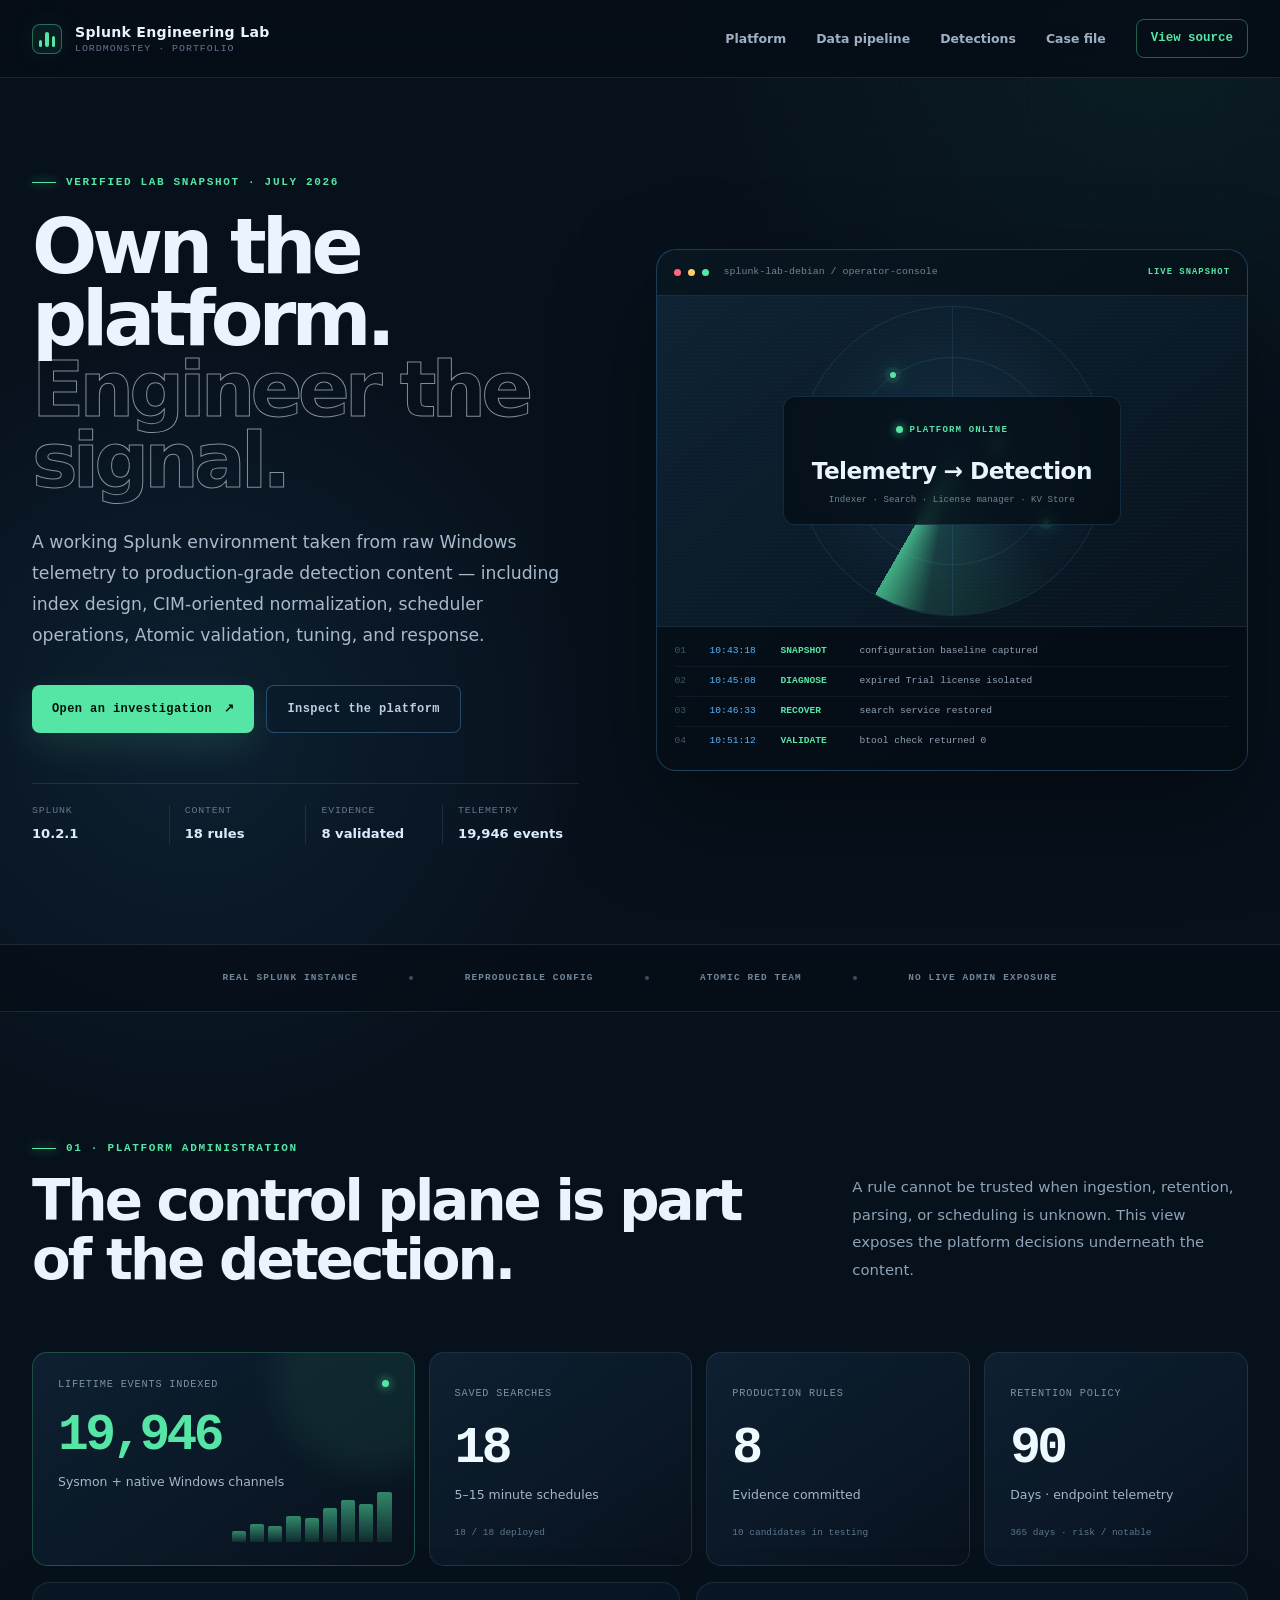
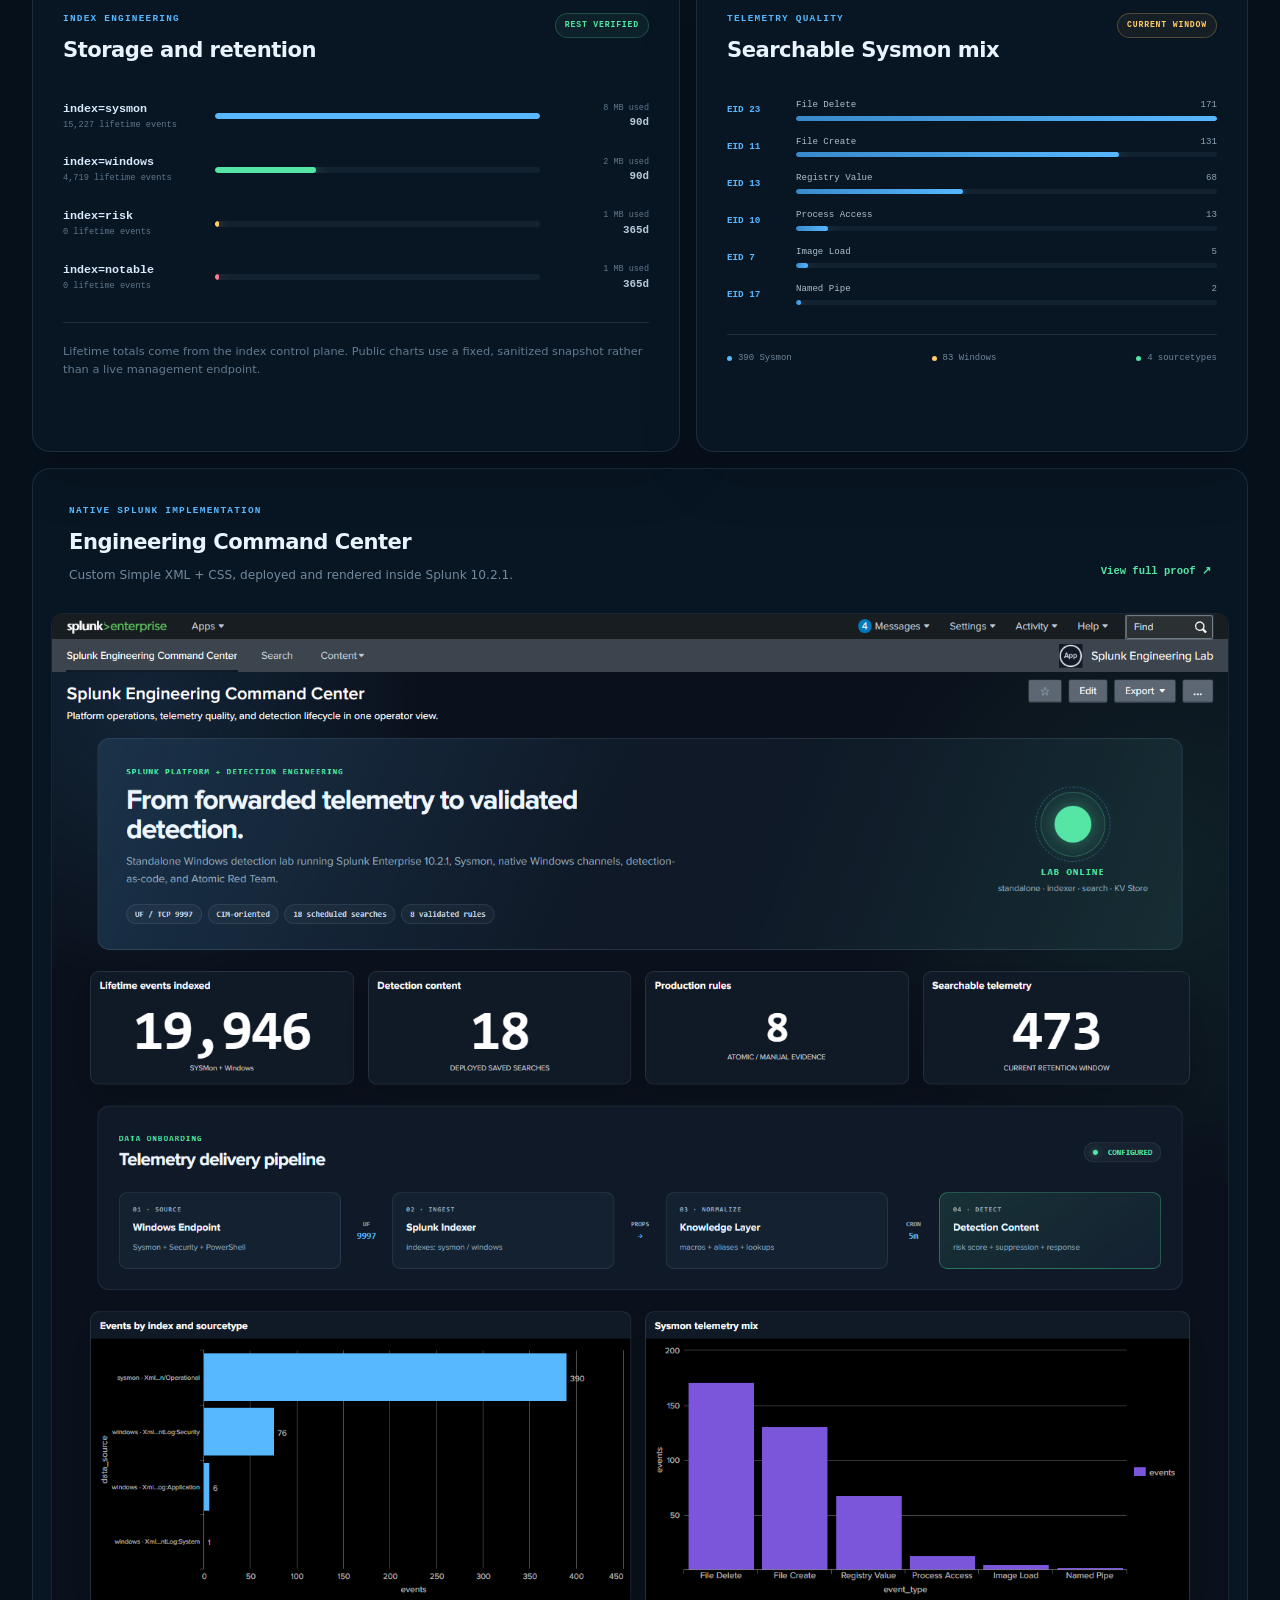
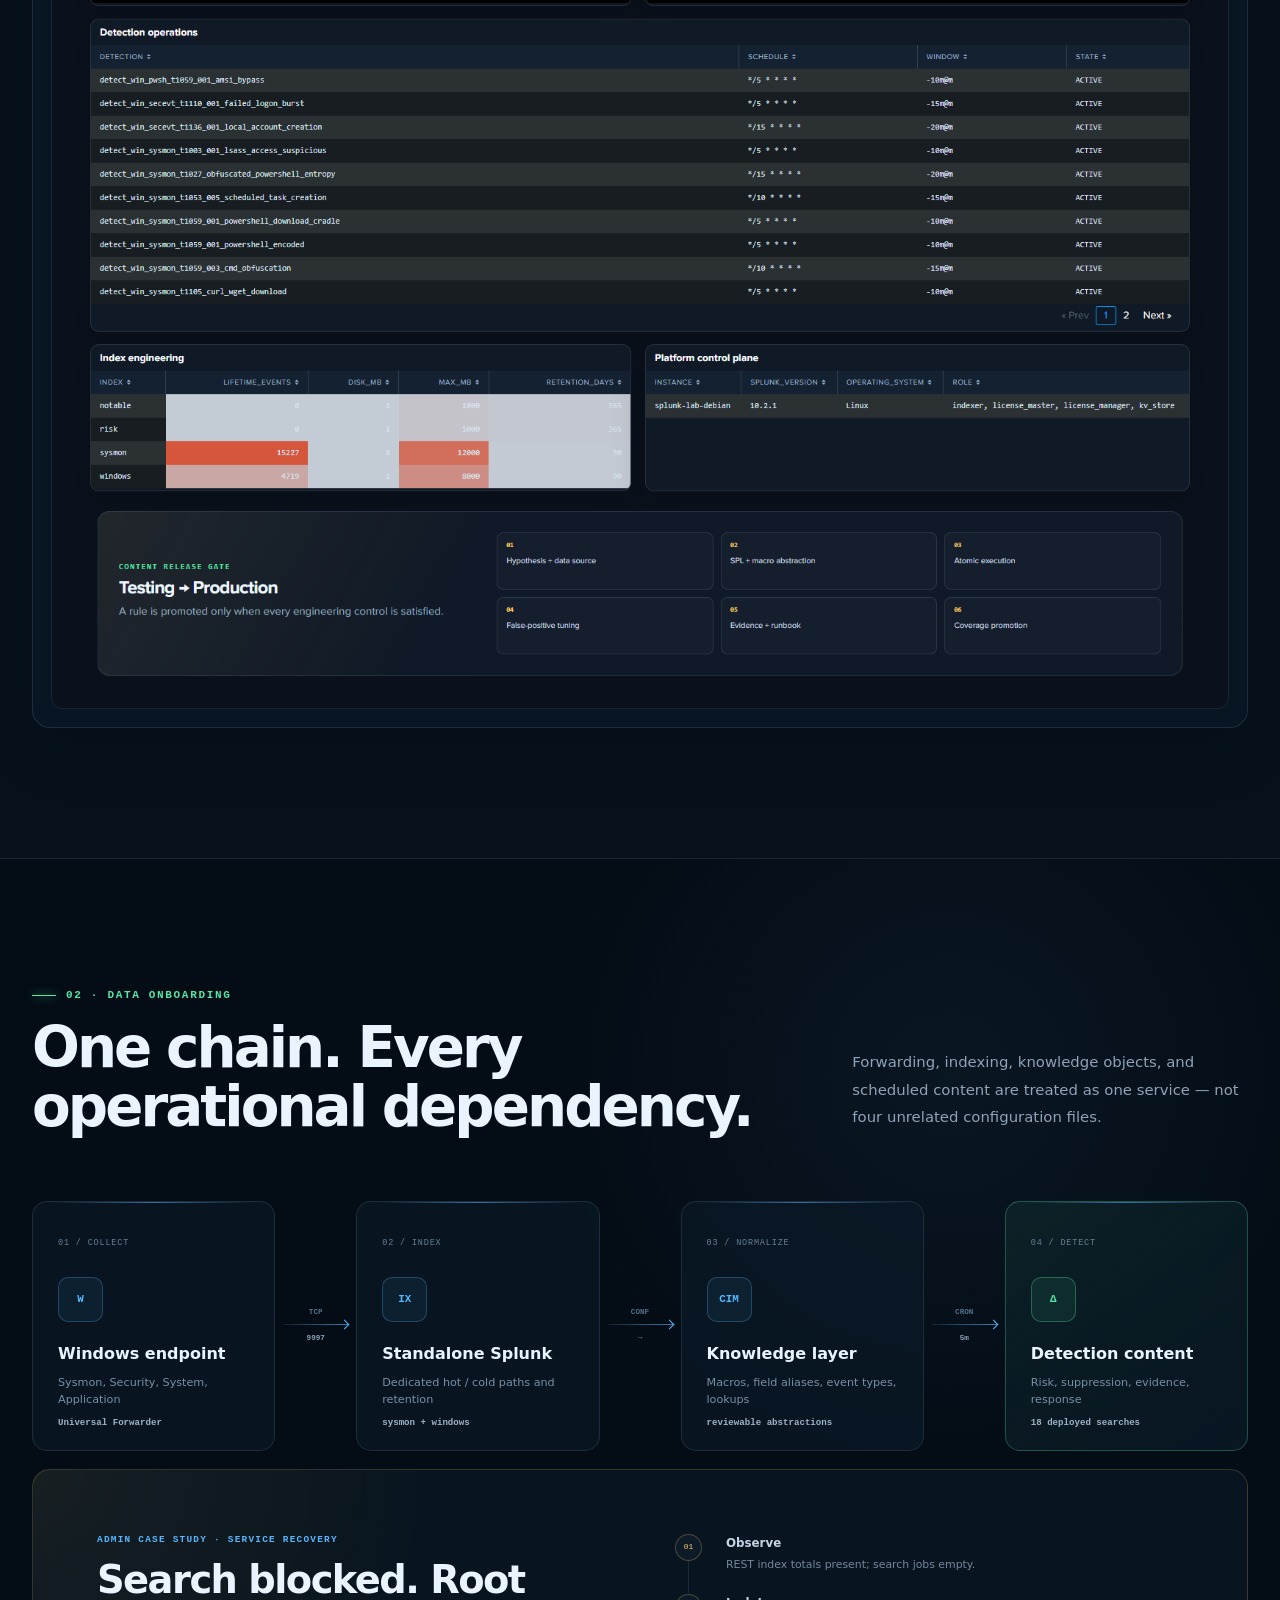
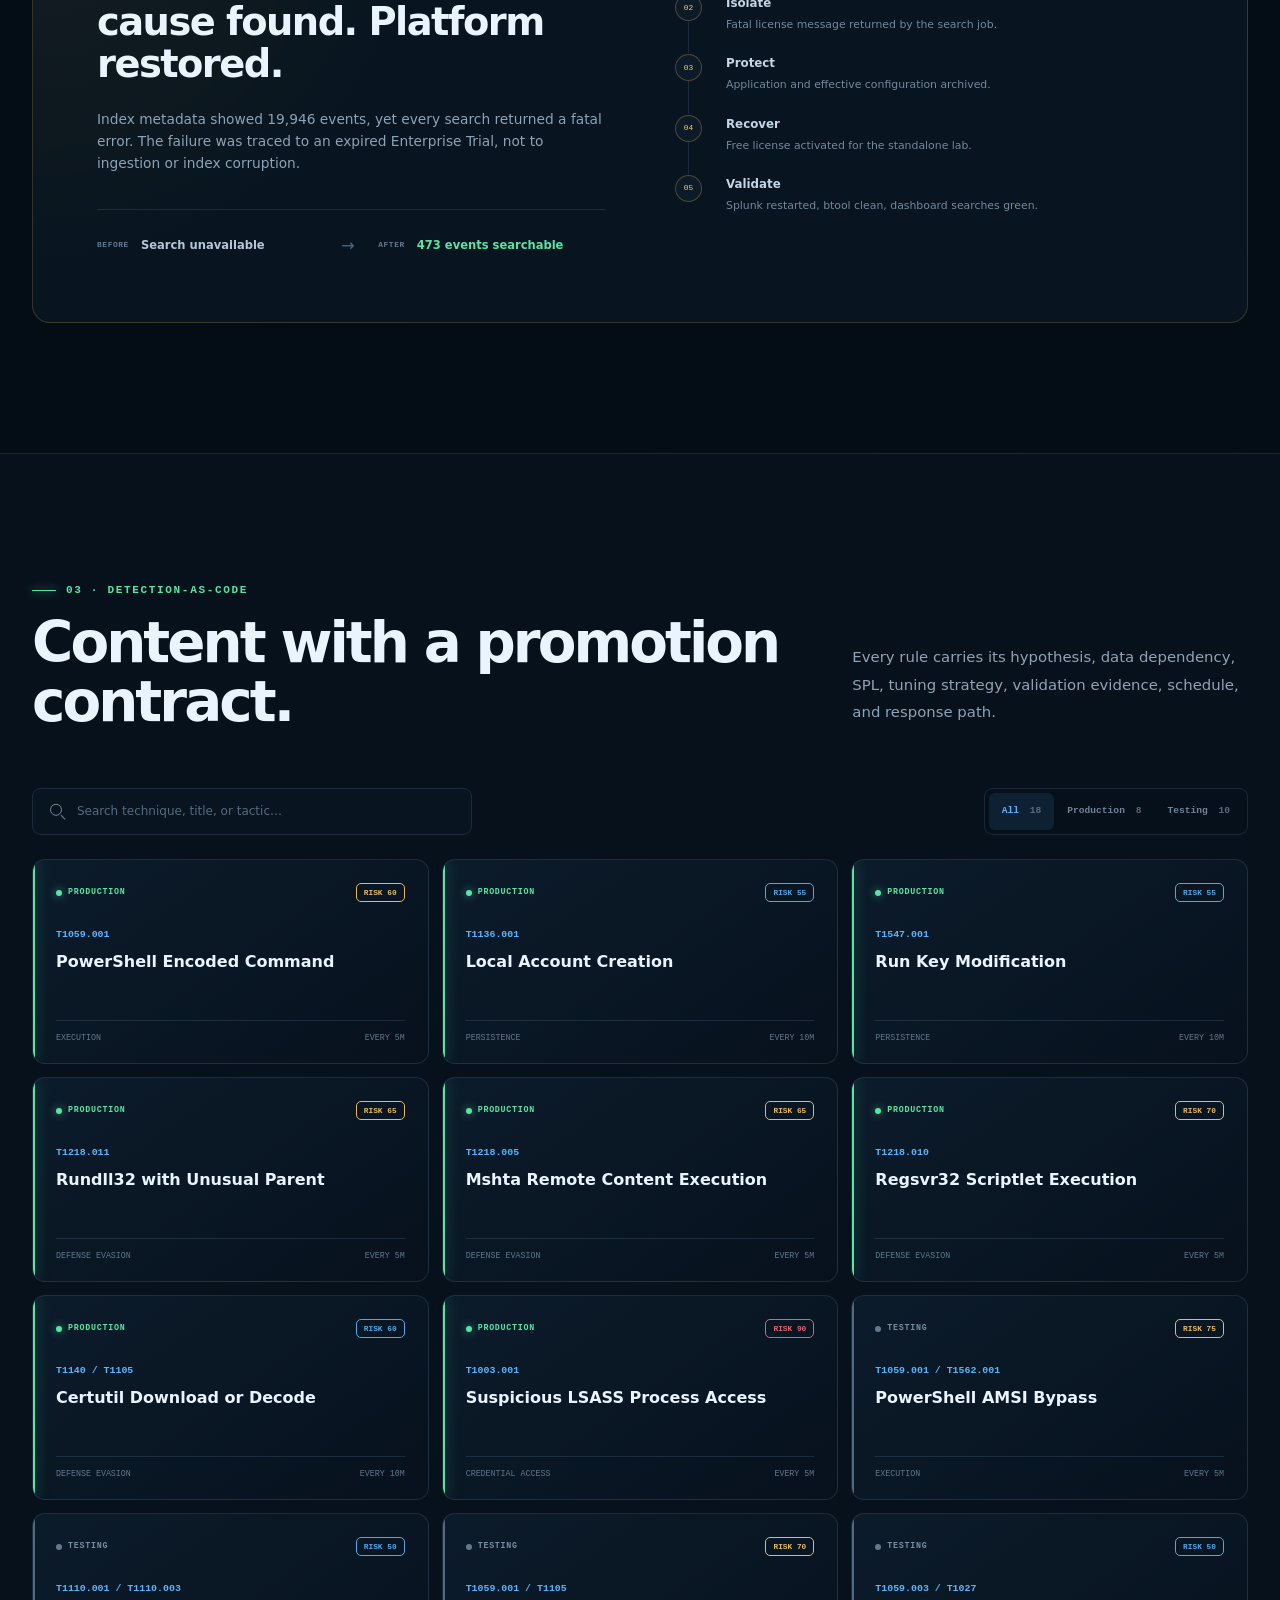
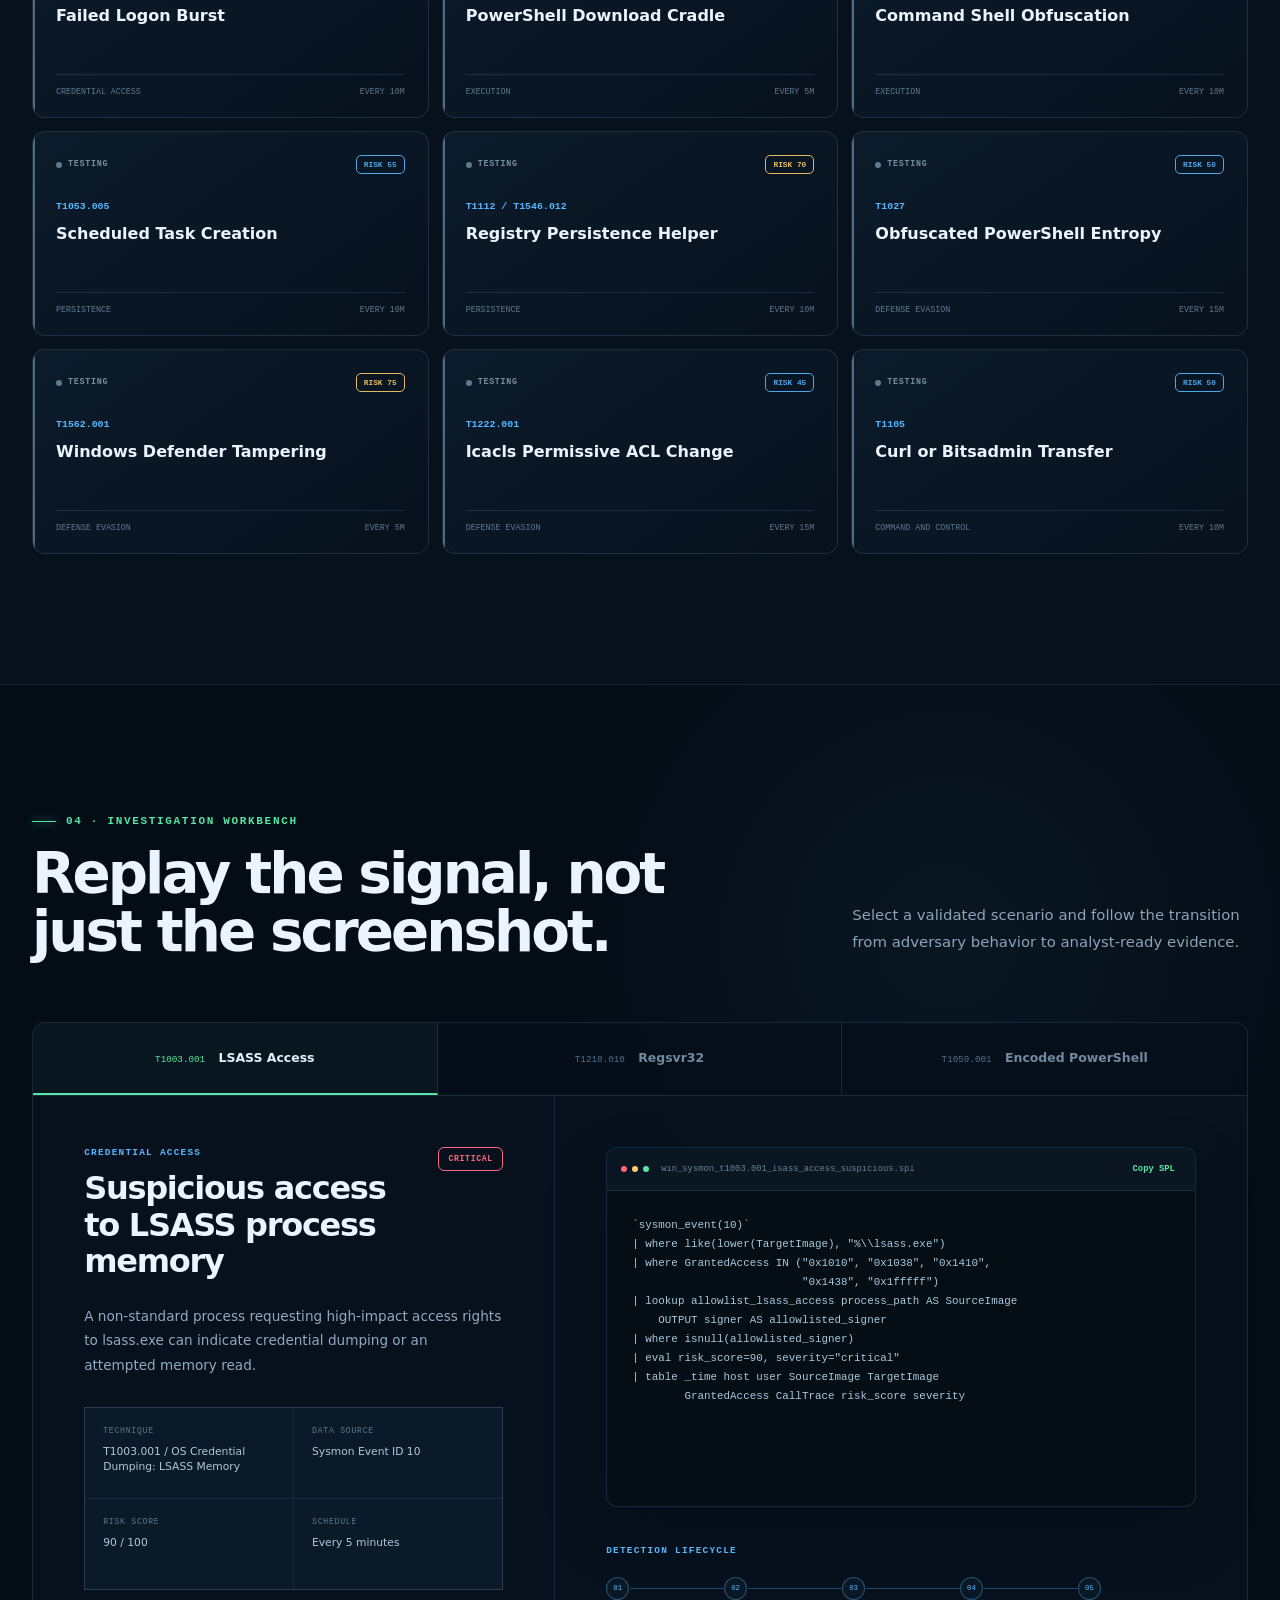
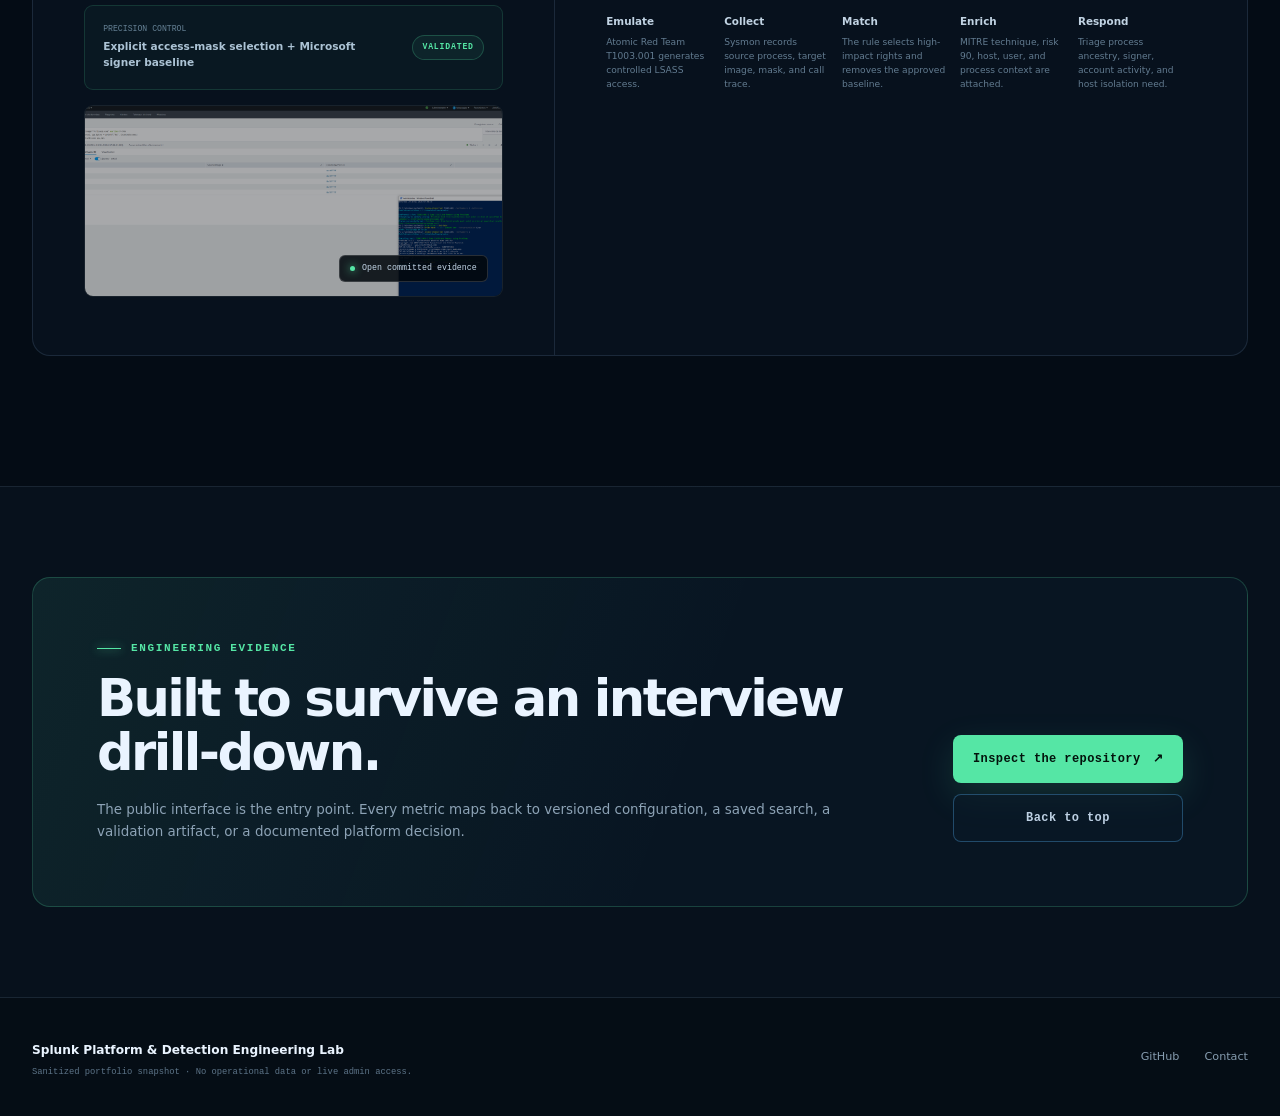
==== site/index.html @ c786ef3e "feat: publish Splunk engineering portfolio" ====
<!doctype html>
<html lang="en">
<head>
  <meta charset="utf-8">
  <meta name="viewport" content="width=device-width, initial-scale=1">
  <meta name="description" content="Splunk platform administration and detection engineering portfolio: Windows telemetry onboarding, detection-as-code, Atomic Red Team validation, tuning, and runbooks.">
  <meta name="theme-color" content="#08111c">
  <meta property="og:type" content="website">
  <meta property="og:title" content="Splunk Platform & Detection Engineering Lab">
  <meta property="og:description" content="A tangible Splunk portfolio: platform administration, Windows telemetry, 18 detections, validation evidence, and interactive case files.">
  <meta property="og:url" content="https://lordmonstey.github.io/splunk-detection-lab/">
  <meta property="og:image" content="https://lordmonstey.github.io/splunk-detection-lab/assets/portfolio-preview.png">
  <meta name="twitter:card" content="summary_large_image">
  <title>Splunk Engineering Lab · LordMonstey</title>
  <link rel="icon" href="favicon.svg" type="image/svg+xml">
  <link rel="stylesheet" href="styles.css">
</head>
<body>
  <a class="skip-link" href="#main">Skip to content</a>

  <header class="topbar">
    <a class="brand" href="#top" aria-label="Splunk Engineering Lab home">
      <span class="brand-mark" aria-hidden="true"><i></i><i></i><i></i></span>
      <span>
        <strong>Splunk Engineering Lab</strong>
        <small>LordMonstey · Portfolio</small>
      </span>
    </a>

    <button class="menu-button" type="button" aria-expanded="false" aria-controls="primary-nav">
      <span></span><span></span>
      <span class="sr-only">Toggle navigation</span>
    </button>

    <nav id="primary-nav" class="primary-nav" aria-label="Primary navigation">
      <a href="#platform">Platform</a>
      <a href="#pipeline">Data pipeline</a>
      <a href="#detections">Detections</a>
      <a href="#case-file">Case file</a>
      <a class="nav-cta" href="https://github.com/LordMonstey/splunk-detection-lab" target="_blank" rel="noreferrer">
        View source
      </a>
    </nav>
  </header>

  <main id="main">
    <section id="top" class="hero section-shell">
      <div class="hero-copy reveal">
        <p class="eyebrow"><span></span> Verified lab snapshot · July 2026</p>
        <h1>Own the platform.<br><em>Engineer the signal.</em></h1>
        <p class="hero-lead">
          A working Splunk environment taken from raw Windows telemetry to
          production-grade detection content — including index design, CIM-oriented
          normalization, scheduler operations, Atomic validation, tuning, and response.
        </p>

        <div class="hero-actions">
          <a class="button button-primary" href="#case-file">
            Open an investigation
            <span aria-hidden="true">↗</span>
          </a>
          <a class="button button-secondary" href="#platform">Inspect the platform</a>
        </div>

        <dl class="hero-facts" aria-label="Lab highlights">
          <div><dt>Splunk</dt><dd>10.2.1</dd></div>
          <div><dt>Content</dt><dd>18 rules</dd></div>
          <div><dt>Evidence</dt><dd>8 validated</dd></div>
          <div><dt>Telemetry</dt><dd>19,946 events</dd></div>
        </dl>
      </div>

      <div class="hero-console reveal" data-delay="120" aria-label="Platform activity">
        <div class="console-chrome">
          <span></span><span></span><span></span>
          <p>splunk-lab-debian / operator-console</p>
          <b>LIVE SNAPSHOT</b>
        </div>
        <div class="console-stage">
          <div class="radar" aria-hidden="true">
            <span class="radar-ring radar-ring-one"></span>
            <span class="radar-ring radar-ring-two"></span>
            <span class="radar-ring radar-ring-three"></span>
            <span class="radar-sweep"></span>
            <i class="radar-point point-one"></i>
            <i class="radar-point point-two"></i>
            <i class="radar-point point-three"></i>
          </div>
          <div class="console-status">
            <span class="status-live"><i></i> PLATFORM ONLINE</span>
            <h2>Telemetry → Detection</h2>
            <p>Indexer · Search · License manager · KV Store</p>
          </div>
        </div>
        <div class="console-log" aria-live="polite">
          <p><span>01</span><time>10:43:18</time><strong>SNAPSHOT</strong> configuration baseline captured</p>
          <p><span>02</span><time>10:45:08</time><strong>DIAGNOSE</strong> expired Trial license isolated</p>
          <p><span>03</span><time>10:46:33</time><strong>RECOVER</strong> search service restored</p>
          <p><span>04</span><time>10:51:12</time><strong>VALIDATE</strong> btool check returned 0</p>
        </div>
      </div>
    </section>

    <section class="proof-bar" aria-label="Portfolio proof points">
      <p>REAL SPLUNK INSTANCE</p>
      <span></span>
      <p>REPRODUCIBLE CONFIG</p>
      <span></span>
      <p>ATOMIC RED TEAM</p>
      <span></span>
      <p>NO LIVE ADMIN EXPOSURE</p>
    </section>

    <section id="platform" class="section section-shell">
      <div class="section-heading reveal">
        <div>
          <p class="eyebrow"><span></span> 01 · Platform administration</p>
          <h2>The control plane is part of the detection.</h2>
        </div>
        <p>
          A rule cannot be trusted when ingestion, retention, parsing, or scheduling
          is unknown. This view exposes the platform decisions underneath the content.
        </p>
      </div>

      <div class="metric-grid reveal">
        <article class="metric-card metric-card-featured">
          <div class="metric-card-top">
            <span>Lifetime events indexed</span>
            <i class="health-dot"></i>
          </div>
          <strong data-counter="19946">0</strong>
          <p>Sysmon + native Windows channels</p>
          <div class="metric-sparkline" aria-hidden="true">
            <i style="height: 22%"></i><i style="height: 35%"></i><i style="height: 31%"></i>
            <i style="height: 52%"></i><i style="height: 48%"></i><i style="height: 68%"></i>
            <i style="height: 83%"></i><i style="height: 76%"></i><i style="height: 100%"></i>
          </div>
        </article>
        <article class="metric-card">
          <span>Saved searches</span>
          <strong data-counter="18">0</strong>
          <p>5–15 minute schedules</p>
          <small>18 / 18 deployed</small>
        </article>
        <article class="metric-card">
          <span>Production rules</span>
          <strong data-counter="8">0</strong>
          <p>Evidence committed</p>
          <small>10 candidates in testing</small>
        </article>
        <article class="metric-card">
          <span>Retention policy</span>
          <strong data-counter="90">0</strong>
          <p>Days · endpoint telemetry</p>
          <small>365 days · risk / notable</small>
        </article>
      </div>

      <div class="platform-grid">
        <article class="panel index-panel reveal">
          <div class="panel-heading">
            <div>
              <p class="panel-kicker">INDEX ENGINEERING</p>
              <h3>Storage and retention</h3>
            </div>
            <span class="verified-pill">REST VERIFIED</span>
          </div>
          <div id="index-bars" class="index-bars" aria-label="Index statistics"></div>
          <p class="panel-note">
            Lifetime totals come from the index control plane. Public charts use a
            fixed, sanitized snapshot rather than a live management endpoint.
          </p>
        </article>

        <article class="panel telemetry-panel reveal" data-delay="90">
          <div class="panel-heading">
            <div>
              <p class="panel-kicker">TELEMETRY QUALITY</p>
              <h3>Searchable Sysmon mix</h3>
            </div>
            <span class="snapshot-pill">CURRENT WINDOW</span>
          </div>
          <div id="event-bars" class="event-bars" aria-label="Sysmon event distribution"></div>
          <div class="telemetry-footer">
            <span><i class="cyan-dot"></i> 390 Sysmon</span>
            <span><i class="amber-dot"></i> 83 Windows</span>
            <span><i class="green-dot"></i> 4 sourcetypes</span>
          </div>
        </article>
      </div>

      <figure class="dashboard-proof panel reveal">
        <figcaption>
          <div>
            <p class="panel-kicker">NATIVE SPLUNK IMPLEMENTATION</p>
            <h3>Engineering Command Center</h3>
            <p>Custom Simple XML + CSS, deployed and rendered inside Splunk 10.2.1.</p>
          </div>
          <button class="text-button" type="button" data-open-image="assets/evidence/engineering-command-center.png">
            View full proof <span>↗</span>
          </button>
        </figcaption>
        <button class="image-button" type="button" data-open-image="assets/evidence/engineering-command-center.png" aria-label="Open full dashboard proof">
          <img src="assets/evidence/engineering-command-center.png" alt="Custom Splunk Engineering Command Center dashboard">
          <span>Open full-resolution evidence</span>
        </button>
      </figure>
    </section>

    <section id="pipeline" class="section section-alt">
      <div class="section-shell">
        <div class="section-heading reveal">
          <div>
            <p class="eyebrow"><span></span> 02 · Data onboarding</p>
            <h2>One chain. Every operational dependency.</h2>
          </div>
          <p>
            Forwarding, indexing, knowledge objects, and scheduled content are treated
            as one service — not four unrelated configuration files.
          </p>
        </div>

        <div class="pipeline reveal" aria-label="Splunk data pipeline">
          <article>
            <small>01 / COLLECT</small>
            <span class="node-icon">W</span>
            <h3>Windows endpoint</h3>
            <p>Sysmon, Security, System, Application</p>
            <b>Universal Forwarder</b>
          </article>
          <i class="pipeline-arrow"><span>TCP</span><b>9997</b></i>
          <article>
            <small>02 / INDEX</small>
            <span class="node-icon">IX</span>
            <h3>Standalone Splunk</h3>
            <p>Dedicated hot / cold paths and retention</p>
            <b>sysmon + windows</b>
          </article>
          <i class="pipeline-arrow"><span>CONF</span><b>→</b></i>
          <article>
            <small>03 / NORMALIZE</small>
            <span class="node-icon">CIM</span>
            <h3>Knowledge layer</h3>
            <p>Macros, field aliases, event types, lookups</p>
            <b>reviewable abstractions</b>
          </article>
          <i class="pipeline-arrow"><span>CRON</span><b>5m</b></i>
          <article class="pipeline-active">
            <small>04 / DETECT</small>
            <span class="node-icon">Δ</span>
            <h3>Detection content</h3>
            <p>Risk, suppression, evidence, response</p>
            <b>18 deployed searches</b>
          </article>
        </div>

        <article class="recovery-case reveal">
          <div class="recovery-copy">
            <p class="panel-kicker">ADMIN CASE STUDY · SERVICE RECOVERY</p>
            <h3>Search blocked. Root cause found. Platform restored.</h3>
            <p>
              Index metadata showed 19,946 events, yet every search returned a fatal
              error. The failure was traced to an expired Enterprise Trial, not to
              ingestion or index corruption.
            </p>
            <div class="recovery-result">
              <span>BEFORE</span><strong>Search unavailable</strong>
              <i>→</i>
              <span>AFTER</span><strong>473 events searchable</strong>
            </div>
          </div>
          <ol class="recovery-timeline">
            <li><span>01</span><div><strong>Observe</strong><p>REST index totals present; search jobs empty.</p></div></li>
            <li><span>02</span><div><strong>Isolate</strong><p>Fatal license message returned by the search job.</p></div></li>
            <li><span>03</span><div><strong>Protect</strong><p>Application and effective configuration archived.</p></div></li>
            <li><span>04</span><div><strong>Recover</strong><p>Free license activated for the standalone lab.</p></div></li>
            <li><span>05</span><div><strong>Validate</strong><p>Splunk restarted, btool clean, dashboard searches green.</p></div></li>
          </ol>
        </article>
      </div>
    </section>

    <section id="detections" class="section section-shell">
      <div class="section-heading reveal">
        <div>
          <p class="eyebrow"><span></span> 03 · Detection-as-code</p>
          <h2>Content with a promotion contract.</h2>
        </div>
        <p>
          Every rule carries its hypothesis, data dependency, SPL, tuning strategy,
          validation evidence, schedule, and response path.
        </p>
      </div>

      <div class="detection-toolbar reveal">
        <label class="search-field">
          <span class="sr-only">Search detection catalog</span>
          <i aria-hidden="true"></i>
          <input id="detection-search" type="search" placeholder="Search technique, title, or tactic…">
        </label>
        <div class="filter-buttons" aria-label="Detection status filters">
          <button class="active" type="button" data-filter="all">All <span>18</span></button>
          <button type="button" data-filter="production">Production <span>8</span></button>
          <button type="button" data-filter="testing">Testing <span>10</span></button>
        </div>
      </div>

      <div id="detection-grid" class="detection-grid" aria-live="polite"></div>
      <p id="empty-state" class="empty-state" hidden>No detection matches this filter.</p>
    </section>

    <section id="case-file" class="section case-section">
      <div class="section-shell">
        <div class="section-heading reveal">
          <div>
            <p class="eyebrow"><span></span> 04 · Investigation workbench</p>
            <h2>Replay the signal, not just the screenshot.</h2>
          </div>
          <p>
            Select a validated scenario and follow the transition from adversary
            behavior to analyst-ready evidence.
          </p>
        </div>

        <div class="case-tabs reveal" role="tablist" aria-label="Validated investigations">
          <button class="active" type="button" role="tab" aria-selected="true" data-case="lsass">
            <span>T1003.001</span> LSASS Access
          </button>
          <button type="button" role="tab" aria-selected="false" data-case="regsvr32">
            <span>T1218.010</span> Regsvr32
          </button>
          <button type="button" role="tab" aria-selected="false" data-case="powershell">
            <span>T1059.001</span> Encoded PowerShell
          </button>
        </div>

        <article class="case-workbench reveal">
          <div class="case-summary">
            <div class="case-title-row">
              <div>
                <p id="case-tactic" class="panel-kicker"></p>
                <h3 id="case-title"></h3>
              </div>
              <span id="case-severity" class="severity-pill"></span>
            </div>
            <p id="case-hypothesis" class="case-hypothesis"></p>

            <dl class="case-metadata">
              <div><dt>Technique</dt><dd id="case-technique"></dd></div>
              <div><dt>Data source</dt><dd id="case-source"></dd></div>
              <div><dt>Risk score</dt><dd id="case-risk"></dd></div>
              <div><dt>Schedule</dt><dd id="case-schedule"></dd></div>
            </dl>

            <div class="case-control">
              <div>
                <span>Precision control</span>
                <strong id="case-tuning"></strong>
              </div>
              <span class="verified-pill">VALIDATED</span>
            </div>

            <button id="case-evidence-button" class="evidence-thumb" type="button">
              <img id="case-evidence" src="" alt="">
              <span><i></i> Open committed evidence</span>
            </button>
          </div>

          <div class="case-logic">
            <div class="code-window">
              <div class="code-header">
                <span><i></i><i></i><i></i></span>
                <p id="case-code-label">detection.spl</p>
                <button id="copy-spl" type="button">Copy SPL</button>
              </div>
              <pre><code id="case-code"></code></pre>
            </div>

            <div>
              <p class="panel-kicker">DETECTION LIFECYCLE</p>
              <ol id="case-timeline" class="case-timeline"></ol>
            </div>
          </div>
        </article>
      </div>
    </section>

    <section class="section section-shell closing-section">
      <div class="closing-card reveal">
        <div>
          <p class="eyebrow"><span></span> Engineering evidence</p>
          <h2>Built to survive an interview drill-down.</h2>
          <p>
            The public interface is the entry point. Every metric maps back to
            versioned configuration, a saved search, a validation artifact, or a
            documented platform decision.
          </p>
        </div>
        <div class="closing-actions">
          <a class="button button-primary" href="https://github.com/LordMonstey/splunk-detection-lab" target="_blank" rel="noreferrer">
            Inspect the repository <span>↗</span>
          </a>
          <a class="button button-secondary" href="#top">Back to top</a>
        </div>
      </div>
    </section>
  </main>

  <footer>
    <div class="section-shell footer-inner">
      <div>
        <strong>Splunk Platform & Detection Engineering Lab</strong>
        <p>Sanitized portfolio snapshot · No operational data or live admin access.</p>
      </div>
      <div>
        <a href="https://github.com/LordMonstey" target="_blank" rel="noreferrer">GitHub</a>
        <a href="mailto:axelsellami@gmail.com">Contact</a>
      </div>
    </div>
  </footer>

  <dialog id="image-modal" class="image-modal">
    <button type="button" class="modal-close" aria-label="Close image">×</button>
    <img src="" alt="">
    <p>Committed validation evidence · sanitized lab context</p>
  </dialog>

  <div id="toast" class="toast" role="status" aria-live="polite">SPL copied</div>

  <script src="portfolio-data.js"></script>
  <script src="app.js"></script>
</body>
</html>
---- site/styles.css ----
:root {
  --ink: #eaf4ff;
  --muted: #8fa3b8;
  --dim: #63778d;
  --bg: #07111c;
  --bg-deep: #040b12;
  --panel: #0c1926;
  --panel-raised: #102235;
  --line: rgba(133, 170, 204, 0.16);
  --line-bright: rgba(87, 183, 255, 0.32);
  --cyan: #57b7ff;
  --green: #55e6a5;
  --amber: #ffcc66;
  --red: #ff687c;
  --violet: #a88aff;
  --shell: min(1440px, calc(100vw - 64px));
  --radius: 18px;
  --mono: "SFMono-Regular", Consolas, "Liberation Mono", monospace;
  --sans: Inter, ui-sans-serif, system-ui, -apple-system, BlinkMacSystemFont, "Segoe UI", sans-serif;
}

* {
  box-sizing: border-box;
}

html {
  color-scheme: dark;
  scroll-behavior: smooth;
}

body {
  margin: 0;
  background:
    radial-gradient(circle at 15% 8%, rgba(87, 183, 255, 0.09), transparent 26rem),
    radial-gradient(circle at 90% 0%, rgba(85, 230, 165, 0.06), transparent 30rem),
    var(--bg);
  color: var(--ink);
  font-family: var(--sans);
  line-height: 1.6;
  overflow-x: hidden;
}

body::before {
  position: fixed;
  inset: 0;
  z-index: -1;
  content: "";
  background-image:
    linear-gradient(rgba(123, 160, 193, 0.024) 1px, transparent 1px),
    linear-gradient(90deg, rgba(123, 160, 193, 0.024) 1px, transparent 1px);
  background-size: 64px 64px;
  mask-image: linear-gradient(to bottom, black, transparent 75%);
  pointer-events: none;
}

button,
input {
  color: inherit;
  font: inherit;
}

button,
a {
  -webkit-tap-highlight-color: transparent;
}

a {
  color: inherit;
  text-decoration: none;
}

img {
  display: block;
  max-width: 100%;
}

h1,
h2,
h3,
p,
dl,
dd,
figure {
  margin: 0;
}

button {
  border: 0;
}

.sr-only {
  position: absolute;
  width: 1px;
  height: 1px;
  padding: 0;
  margin: -1px;
  overflow: hidden;
  clip: rect(0, 0, 0, 0);
  white-space: nowrap;
  border: 0;
}

.skip-link {
  position: fixed;
  top: -100px;
  left: 24px;
  z-index: 1000;
  padding: 12px 18px;
  border-radius: 8px;
  background: var(--green);
  color: #04120d;
  font-weight: 800;
}

.skip-link:focus {
  top: 16px;
}

.section-shell {
  width: var(--shell);
  margin-inline: auto;
}

.topbar {
  position: fixed;
  top: 0;
  right: 0;
  left: 0;
  z-index: 100;
  display: flex;
  align-items: center;
  justify-content: space-between;
  height: 78px;
  padding: 0 max(32px, calc((100vw - 1440px) / 2));
  border-bottom: 1px solid var(--line);
  background: rgba(5, 13, 21, 0.82);
  backdrop-filter: blur(18px);
}

.brand {
  display: flex;
  align-items: center;
  gap: 13px;
}

.brand-mark {
  display: flex;
  align-items: flex-end;
  gap: 3px;
  width: 30px;
  height: 30px;
  padding: 6px;
  border: 1px solid rgba(85, 230, 165, 0.4);
  border-radius: 8px;
  background: rgba(85, 230, 165, 0.08);
  box-shadow: 0 0 28px rgba(85, 230, 165, 0.08);
}

.brand-mark i {
  width: 4px;
  border-radius: 4px;
  background: var(--green);
}

.brand-mark i:nth-child(1) { height: 40%; }
.brand-mark i:nth-child(2) { height: 92%; }
.brand-mark i:nth-child(3) { height: 65%; }

.brand strong,
.brand small {
  display: block;
}

.brand strong {
  font-size: 0.88rem;
  letter-spacing: 0.02em;
}

.brand small {
  margin-top: -2px;
  color: var(--dim);
  font: 0.62rem/1.4 var(--mono);
  letter-spacing: 0.1em;
  text-transform: uppercase;
}

.primary-nav {
  display: flex;
  align-items: center;
  gap: 30px;
  color: #9db0c4;
  font-size: 0.78rem;
  font-weight: 700;
}

.primary-nav > a {
  position: relative;
  transition: color 180ms ease;
}

.primary-nav > a:not(.nav-cta)::after {
  position: absolute;
  right: 0;
  bottom: -8px;
  left: 0;
  height: 1px;
  content: "";
  background: var(--green);
  transform: scaleX(0);
  transition: transform 180ms ease;
}

.primary-nav > a:hover,
.primary-nav > a:focus-visible {
  color: #fff;
}

.primary-nav > a:hover::after,
.primary-nav > a:focus-visible::after {
  transform: scaleX(1);
}

.nav-cta {
  padding: 9px 14px;
  border: 1px solid rgba(85, 230, 165, 0.38);
  border-radius: 8px;
  color: var(--green);
  font-family: var(--mono);
}

.nav-cta:hover {
  background: rgba(85, 230, 165, 0.08);
}

.menu-button {
  display: none;
  width: 44px;
  height: 44px;
  border: 1px solid var(--line);
  border-radius: 9px;
  background: var(--panel);
  cursor: pointer;
}

.menu-button > span:not(.sr-only) {
  display: block;
  width: 18px;
  height: 1px;
  margin: 5px auto;
  background: var(--ink);
}

.hero {
  display: grid;
  grid-template-columns: minmax(0, 0.96fr) minmax(500px, 1.04fr);
  gap: clamp(48px, 6vw, 96px);
  min-height: 770px;
  padding-top: 176px;
  padding-bottom: 100px;
  align-items: center;
}

.eyebrow {
  display: flex;
  align-items: center;
  gap: 10px;
  color: var(--green);
  font: 700 0.69rem/1.2 var(--mono);
  letter-spacing: 0.15em;
  text-transform: uppercase;
}

.eyebrow > span {
  width: 24px;
  height: 1px;
  background: var(--green);
  box-shadow: 0 0 10px var(--green);
}

.hero h1 {
  max-width: 800px;
  margin-top: 22px;
  font-size: clamp(3.4rem, 6vw, 6.5rem);
  font-weight: 650;
  line-height: 0.93;
  letter-spacing: -0.064em;
}

.hero h1 em {
  color: transparent;
  font-style: normal;
  -webkit-text-stroke: 1px rgba(234, 244, 255, 0.55);
}

.hero-lead {
  max-width: 660px;
  margin-top: 30px;
  color: #a7bacd;
  font-size: clamp(1rem, 1.35vw, 1.16rem);
  line-height: 1.8;
}

.hero-actions {
  display: flex;
  flex-wrap: wrap;
  gap: 12px;
  margin-top: 34px;
}

.button {
  display: inline-flex;
  min-height: 48px;
  padding: 0 20px;
  align-items: center;
  justify-content: center;
  gap: 12px;
  border-radius: 8px;
  font: 800 0.75rem/1 var(--mono);
  letter-spacing: 0.035em;
  transition: transform 180ms ease, border-color 180ms ease, background 180ms ease;
}

.button:hover {
  transform: translateY(-2px);
}

.button-primary {
  background: var(--green);
  color: #03130c;
  box-shadow: 0 12px 36px rgba(85, 230, 165, 0.14);
}

.button-primary:hover {
  background: #75f0ba;
}

.button-secondary {
  border: 1px solid var(--line-bright);
  background: rgba(11, 26, 40, 0.6);
  color: #bdd0e3;
}

.button-secondary:hover {
  border-color: rgba(87, 183, 255, 0.65);
  background: rgba(87, 183, 255, 0.07);
}

.hero-facts {
  display: grid;
  grid-template-columns: repeat(4, minmax(0, 1fr));
  max-width: 650px;
  margin-top: 50px;
  padding-top: 21px;
  border-top: 1px solid var(--line);
}

.hero-facts div {
  padding-left: 15px;
  border-left: 1px solid var(--line);
}

.hero-facts div:first-child {
  padding-left: 0;
  border: 0;
}

.hero-facts dt {
  color: var(--dim);
  font: 0.62rem/1.3 var(--mono);
  letter-spacing: 0.08em;
  text-transform: uppercase;
}

.hero-facts dd {
  margin-top: 5px;
  color: #dcecff;
  font-size: 0.82rem;
  font-weight: 750;
}

.hero-console {
  overflow: hidden;
  border: 1px solid rgba(87, 183, 255, 0.22);
  border-radius: 20px;
  background:
    linear-gradient(145deg, rgba(15, 36, 54, 0.96), rgba(6, 15, 24, 0.97)),
    var(--panel);
  box-shadow:
    0 40px 100px rgba(0, 0, 0, 0.42),
    0 0 0 1px rgba(255, 255, 255, 0.015) inset;
  transform: perspective(1200px) rotateY(-3deg) rotateX(1deg);
}

.console-chrome {
  display: flex;
  height: 46px;
  padding: 0 17px;
  align-items: center;
  gap: 7px;
  border-bottom: 1px solid var(--line);
  background: rgba(4, 11, 18, 0.55);
}

.console-chrome > span {
  width: 7px;
  height: 7px;
  border-radius: 50%;
  background: #32495c;
}

.console-chrome > span:first-child { background: var(--red); }
.console-chrome > span:nth-child(2) { background: var(--amber); }
.console-chrome > span:nth-child(3) { background: var(--green); }

.console-chrome p {
  margin-left: 8px;
  color: #6f8498;
  font: 0.62rem/1 var(--mono);
}

.console-chrome b {
  margin-left: auto;
  color: var(--green);
  font: 700 0.55rem/1 var(--mono);
  letter-spacing: 0.12em;
}

.console-stage {
  position: relative;
  display: grid;
  min-height: 330px;
  place-items: center;
  overflow: hidden;
  background:
    radial-gradient(circle at 50% 50%, rgba(87, 183, 255, 0.12), transparent 48%),
    repeating-linear-gradient(0deg, rgba(120, 170, 210, 0.025), rgba(120, 170, 210, 0.025) 1px, transparent 1px, transparent 4px);
}

.radar {
  position: absolute;
  top: 50%;
  left: 50%;
  width: 310px;
  height: 310px;
  border: 1px solid rgba(87, 183, 255, 0.14);
  border-radius: 50%;
  transform: translate(-50%, -50%);
}

.radar::before,
.radar::after {
  position: absolute;
  content: "";
  background: rgba(87, 183, 255, 0.12);
}

.radar::before {
  top: 50%;
  right: 0;
  left: 0;
  height: 1px;
}

.radar::after {
  top: 0;
  bottom: 0;
  left: 50%;
  width: 1px;
}

.radar-ring {
  position: absolute;
  border: 1px solid rgba(87, 183, 255, 0.13);
  border-radius: 50%;
  inset: var(--ring-inset);
}

.radar-ring-one { --ring-inset: 50px; }
.radar-ring-two { --ring-inset: 100px; }
.radar-ring-three { --ring-inset: 145px; }

.radar-sweep {
  position: absolute;
  inset: 0;
  border-radius: 50%;
  background: conic-gradient(from 210deg, transparent 0deg, transparent 286deg, rgba(85, 230, 165, 0.14) 340deg, rgba(85, 230, 165, 0.7) 359deg);
  animation: radar-spin 6s linear infinite;
}

.radar-point {
  position: absolute;
  z-index: 2;
  width: 6px;
  height: 6px;
  border-radius: 50%;
  background: var(--green);
  box-shadow: 0 0 0 5px rgba(85, 230, 165, 0.08), 0 0 18px var(--green);
}

.point-one { top: 65px; left: 92px; }
.point-two { right: 57px; bottom: 91px; animation: point-pulse 1.8s ease-in-out infinite 0.4s; }
.point-three { right: 106px; top: 135px; animation: point-pulse 1.8s ease-in-out infinite 1s; }

.console-status {
  position: relative;
  z-index: 3;
  padding: 18px 28px;
  border: 1px solid rgba(87, 183, 255, 0.16);
  border-radius: 12px;
  background: rgba(5, 14, 22, 0.76);
  text-align: center;
  backdrop-filter: blur(7px);
}

.status-live {
  display: inline-flex;
  align-items: center;
  gap: 7px;
  color: var(--green);
  font: 700 0.57rem/1 var(--mono);
  letter-spacing: 0.12em;
}

.status-live i,
.health-dot {
  width: 7px;
  height: 7px;
  border-radius: 50%;
  background: var(--green);
  box-shadow: 0 0 10px var(--green);
  animation: point-pulse 1.8s ease-in-out infinite;
}

.console-status h2 {
  margin-top: 11px;
  font-size: 1.45rem;
  letter-spacing: -0.025em;
}

.console-status p {
  margin-top: 4px;
  color: #6f8498;
  font: 0.57rem/1.5 var(--mono);
}

.console-log {
  padding: 10px 18px 15px;
  border-top: 1px solid var(--line);
  background: rgba(4, 11, 18, 0.7);
}

.console-log p {
  display: grid;
  grid-template-columns: 26px 62px 70px 1fr;
  gap: 9px;
  padding: 8px 0;
  border-bottom: 1px solid rgba(133, 170, 204, 0.07);
  color: #8fa2b5;
  font: 0.6rem/1.35 var(--mono);
}

.console-log p:last-child {
  border: 0;
}

.console-log span {
  color: #3f576a;
}

.console-log time {
  color: var(--cyan);
}

.console-log strong {
  color: var(--green);
  font-size: inherit;
}

.proof-bar {
  display: flex;
  width: 100%;
  min-height: 68px;
  padding: 18px 32px;
  align-items: center;
  justify-content: center;
  gap: clamp(20px, 4vw, 66px);
  border-top: 1px solid var(--line);
  border-bottom: 1px solid var(--line);
  background: rgba(5, 13, 21, 0.6);
  color: #70879b;
  font: 700 0.59rem/1.2 var(--mono);
  letter-spacing: 0.12em;
}

.proof-bar span {
  width: 4px;
  height: 4px;
  border-radius: 50%;
  background: #365165;
}

.section {
  padding-top: 130px;
  padding-bottom: 130px;
  scroll-margin-top: 70px;
}

.section-alt,
.case-section {
  border-top: 1px solid var(--line);
  border-bottom: 1px solid var(--line);
  background:
    radial-gradient(circle at 74% 18%, rgba(87, 183, 255, 0.06), transparent 25rem),
    rgba(4, 11, 18, 0.62);
}

.section-heading {
  display: grid;
  grid-template-columns: minmax(0, 1.1fr) minmax(330px, 0.58fr);
  gap: 70px;
  align-items: end;
}

.section-heading h2 {
  max-width: 830px;
  margin-top: 17px;
  font-size: clamp(2.25rem, 4.4vw, 4.6rem);
  font-weight: 620;
  line-height: 1.04;
  letter-spacing: -0.052em;
}

.section-heading > p {
  padding-bottom: 5px;
  color: var(--muted);
  font-size: 0.93rem;
  line-height: 1.85;
}

.metric-grid {
  display: grid;
  grid-template-columns: 1.45fr repeat(3, 1fr);
  gap: 14px;
  margin-top: 62px;
}

.metric-card {
  min-height: 190px;
  padding: 25px;
  border: 1px solid var(--line);
  border-radius: 15px;
  background: linear-gradient(145deg, rgba(16, 34, 53, 0.88), rgba(8, 19, 30, 0.84));
}

.metric-card > span,
.metric-card-top span {
  color: #7c92a7;
  font: 0.64rem/1.2 var(--mono);
  letter-spacing: 0.08em;
  text-transform: uppercase;
}

.metric-card > strong {
  display: block;
  margin-top: 20px;
  color: #eef8ff;
  font: 550 clamp(2.6rem, 4vw, 4rem)/1 var(--mono);
  letter-spacing: -0.07em;
}

.metric-card p {
  margin-top: 11px;
  color: #a3b7c9;
  font-size: 0.78rem;
}

.metric-card small {
  display: block;
  margin-top: 22px;
  color: #5e778d;
  font: 0.59rem/1.3 var(--mono);
}

.metric-card-featured {
  position: relative;
  overflow: hidden;
  border-color: rgba(85, 230, 165, 0.26);
}

.metric-card-featured::after {
  position: absolute;
  top: -70px;
  right: -50px;
  width: 190px;
  height: 190px;
  border-radius: 50%;
  content: "";
  background: rgba(85, 230, 165, 0.07);
  filter: blur(15px);
}

.metric-card-top {
  display: flex;
  align-items: center;
  justify-content: space-between;
}

.metric-card-featured > strong {
  color: var(--green);
}

.metric-sparkline {
  position: absolute;
  right: 22px;
  bottom: 23px;
  display: flex;
  width: 42%;
  height: 50px;
  align-items: flex-end;
  gap: 4px;
  opacity: 0.55;
}

.metric-sparkline i {
  flex: 1;
  border-radius: 2px 2px 0 0;
  background: linear-gradient(to top, rgba(85, 230, 165, 0.2), var(--green));
}

.platform-grid {
  display: grid;
  grid-template-columns: 1.08fr 0.92fr;
  gap: 16px;
  margin-top: 16px;
}

.panel {
  border: 1px solid var(--line);
  border-radius: var(--radius);
  background: rgba(10, 24, 37, 0.78);
  box-shadow: 0 20px 60px rgba(0, 0, 0, 0.13);
}

.index-panel,
.telemetry-panel {
  min-height: 470px;
  padding: 30px;
}

.panel-heading {
  display: flex;
  align-items: flex-start;
  justify-content: space-between;
  gap: 20px;
}

.panel-kicker {
  color: var(--cyan);
  font: 700 0.59rem/1.3 var(--mono);
  letter-spacing: 0.13em;
}

.panel-heading h3,
.dashboard-proof h3 {
  margin-top: 8px;
  font-size: 1.32rem;
  letter-spacing: -0.025em;
}

.verified-pill,
.snapshot-pill {
  display: inline-flex;
  min-height: 25px;
  padding: 0 9px;
  align-items: center;
  border: 1px solid rgba(85, 230, 165, 0.23);
  border-radius: 99px;
  background: rgba(85, 230, 165, 0.06);
  color: var(--green);
  font: 700 0.51rem/1 var(--mono);
  letter-spacing: 0.1em;
  white-space: nowrap;
}

.snapshot-pill {
  border-color: rgba(255, 204, 102, 0.25);
  background: rgba(255, 204, 102, 0.06);
  color: var(--amber);
}

.index-bars {
  display: grid;
  gap: 25px;
  margin-top: 35px;
}

.index-row {
  display: grid;
  grid-template-columns: 135px minmax(130px, 1fr) 92px;
  gap: 17px;
  align-items: center;
}

.index-label strong,
.index-label span {
  display: block;
}

.index-label strong {
  color: #d9eaff;
  font: 700 0.73rem/1.2 var(--mono);
}

.index-label span {
  margin-top: 4px;
  color: #60778c;
  font: 0.54rem/1.25 var(--mono);
}

.bar-track {
  height: 6px;
  overflow: hidden;
  border-radius: 10px;
  background: rgba(129, 168, 201, 0.09);
}

.bar-track i {
  display: block;
  height: 100%;
  border-radius: inherit;
  background: var(--bar-color);
  box-shadow: 0 0 13px color-mix(in srgb, var(--bar-color) 60%, transparent);
  transform-origin: left;
  animation: grow-x 900ms cubic-bezier(0.2, 0.65, 0.25, 1) both;
}

.index-meta {
  text-align: right;
}

.index-meta span,
.index-meta strong {
  display: block;
}

.index-meta span {
  color: #60778c;
  font: 0.53rem/1.25 var(--mono);
}

.index-meta strong {
  margin-top: 3px;
  color: #b8cbdd;
  font: 700 0.68rem/1.2 var(--mono);
}

.panel-note {
  margin-top: 30px;
  padding-top: 19px;
  border-top: 1px solid var(--line);
  color: #647b90;
  font-size: 0.71rem;
}

.event-bars {
  display: grid;
  gap: 16px;
  margin-top: 33px;
}

.event-row {
  display: grid;
  grid-template-columns: 57px 1fr;
  gap: 12px;
  align-items: center;
}

.event-code {
  color: var(--cyan);
  font: 700 0.58rem/1 var(--mono);
}

.event-bar-wrap > div {
  display: flex;
  margin-bottom: 5px;
  justify-content: space-between;
  color: #8ea4b8;
  font: 0.57rem/1.2 var(--mono);
}

.event-bar-wrap strong {
  color: #aebfd0;
  font-weight: 500;
}

.event-track {
  display: block;
  height: 5px;
  overflow: hidden;
  border-radius: 5px;
  background: rgba(129, 168, 201, 0.09);
}

.event-track b {
  display: block;
  height: 100%;
  border-radius: 5px;
  background: linear-gradient(90deg, #388aca, var(--cyan));
  box-shadow: 0 0 12px rgba(87, 183, 255, 0.35);
  animation: grow-x 850ms cubic-bezier(0.2, 0.65, 0.25, 1) both;
}

.telemetry-footer {
  display: flex;
  margin-top: 29px;
  padding-top: 18px;
  justify-content: space-between;
  border-top: 1px solid var(--line);
  color: #70879b;
  font: 0.56rem/1.2 var(--mono);
}

.telemetry-footer span {
  display: inline-flex;
  align-items: center;
  gap: 6px;
}

.telemetry-footer i {
  width: 5px;
  height: 5px;
  border-radius: 50%;
}

.cyan-dot { background: var(--cyan); }
.amber-dot { background: var(--amber); }
.green-dot { background: var(--green); }

.dashboard-proof {
  padding: 18px;
  margin-top: 16px;
  overflow: hidden;
}

.dashboard-proof figcaption {
  display: flex;
  padding: 18px 18px 28px;
  align-items: flex-end;
  justify-content: space-between;
  gap: 30px;
}

.dashboard-proof figcaption p:last-child {
  margin-top: 7px;
  color: #748a9f;
  font-size: 0.76rem;
}

.text-button {
  padding: 8px 0;
  background: transparent;
  color: var(--green);
  font: 700 0.66rem/1 var(--mono);
  cursor: pointer;
}

.image-button {
  position: relative;
  display: block;
  width: 100%;
  padding: 0;
  overflow: hidden;
  border: 1px solid var(--line);
  border-radius: 12px;
  background: #050c13;
  cursor: zoom-in;
}

.image-button img {
  width: 100%;
  transition: transform 450ms ease, filter 450ms ease;
}

.image-button > span {
  position: absolute;
  right: 18px;
  bottom: 18px;
  padding: 9px 12px;
  border: 1px solid rgba(234, 244, 255, 0.18);
  border-radius: 7px;
  background: rgba(4, 11, 18, 0.82);
  color: #bcd0e2;
  font: 0.58rem/1 var(--mono);
  opacity: 0;
  transform: translateY(7px);
  transition: opacity 180ms ease, transform 180ms ease;
}

.image-button:hover img {
  filter: brightness(0.78);
  transform: scale(1.01);
}

.image-button:hover span {
  opacity: 1;
  transform: none;
}

.pipeline {
  display: grid;
  grid-template-columns: 1fr 65px 1fr 65px 1fr 65px 1fr;
  gap: 8px;
  margin-top: 64px;
  align-items: stretch;
}

.pipeline article {
  position: relative;
  min-height: 250px;
  padding: 25px;
  border: 1px solid var(--line);
  border-radius: 15px;
  background: rgba(11, 26, 40, 0.74);
}

.pipeline article::after {
  position: absolute;
  top: 0;
  right: 20px;
  left: 20px;
  height: 1px;
  content: "";
  background: linear-gradient(90deg, transparent, rgba(87, 183, 255, 0.55), transparent);
}

.pipeline article > small {
  color: #668096;
  font: 0.53rem/1 var(--mono);
  letter-spacing: 0.1em;
}

.node-icon {
  display: grid;
  width: 45px;
  height: 45px;
  margin-top: 25px;
  place-items: center;
  border: 1px solid rgba(87, 183, 255, 0.27);
  border-radius: 10px;
  background: rgba(87, 183, 255, 0.07);
  color: var(--cyan);
  font: 700 0.68rem/1 var(--mono);
}

.pipeline h3 {
  margin-top: 19px;
  font-size: 1rem;
}

.pipeline p {
  margin-top: 7px;
  color: #7890a5;
  font-size: 0.7rem;
  line-height: 1.55;
}

.pipeline article > b {
  position: absolute;
  bottom: 22px;
  left: 25px;
  color: #9db3c6;
  font: 600 0.57rem/1 var(--mono);
}

.pipeline .pipeline-active {
  border-color: rgba(85, 230, 165, 0.29);
  background: linear-gradient(145deg, rgba(85, 230, 165, 0.07), rgba(11, 26, 40, 0.78));
}

.pipeline-active .node-icon {
  border-color: rgba(85, 230, 165, 0.32);
  background: rgba(85, 230, 165, 0.08);
  color: var(--green);
}

.pipeline-arrow {
  display: flex;
  align-items: center;
  justify-content: center;
  flex-direction: column;
  color: #52718a;
  font-style: normal;
}

.pipeline-arrow::before,
.pipeline-arrow::after {
  display: block;
  content: "";
}

.pipeline-arrow::before {
  width: 100%;
  height: 1px;
  background: linear-gradient(90deg, rgba(87, 183, 255, 0.12), rgba(87, 183, 255, 0.65));
}

.pipeline-arrow::after {
  width: 6px;
  height: 6px;
  margin-top: -4px;
  margin-left: auto;
  border-top: 1px solid var(--cyan);
  border-right: 1px solid var(--cyan);
  transform: rotate(45deg);
}

.pipeline-arrow span,
.pipeline-arrow b {
  position: absolute;
  font: 700 0.48rem/1 var(--mono);
}

.pipeline-arrow span {
  margin-top: -26px;
}

.pipeline-arrow b {
  margin-top: 26px;
  color: #8ba2b7;
}

.recovery-case {
  display: grid;
  grid-template-columns: 1fr 1fr;
  gap: 70px;
  padding: clamp(30px, 5vw, 65px);
  margin-top: 18px;
  border: 1px solid rgba(255, 204, 102, 0.18);
  border-radius: var(--radius);
  background:
    radial-gradient(circle at 0 0, rgba(255, 204, 102, 0.06), transparent 25rem),
    rgba(10, 23, 35, 0.82);
}

.recovery-copy h3 {
  max-width: 550px;
  margin-top: 13px;
  font-size: clamp(1.8rem, 3vw, 3rem);
  line-height: 1.1;
  letter-spacing: -0.04em;
}

.recovery-copy > p:not(.panel-kicker) {
  max-width: 580px;
  margin-top: 22px;
  color: #8da3b7;
  font-size: 0.86rem;
}

.recovery-result {
  display: grid;
  grid-template-columns: auto 1fr 25px auto 1fr;
  gap: 12px;
  margin-top: 35px;
  padding-top: 23px;
  align-items: center;
  border-top: 1px solid var(--line);
}

.recovery-result span {
  color: #637b90;
  font: 700 0.49rem/1 var(--mono);
  letter-spacing: 0.08em;
}

.recovery-result strong {
  color: #b3c7d9;
  font-size: 0.72rem;
}

.recovery-result strong:last-child {
  color: var(--green);
}

.recovery-result i {
  color: #4b6b83;
  font-style: normal;
}

.recovery-timeline {
  padding: 0;
  margin: 0;
  list-style: none;
}

.recovery-timeline li {
  position: relative;
  display: grid;
  grid-template-columns: 35px 1fr;
  gap: 16px;
  padding-bottom: 21px;
}

.recovery-timeline li::after {
  position: absolute;
  top: 27px;
  bottom: 1px;
  left: 13px;
  width: 1px;
  content: "";
  background: var(--line);
}

.recovery-timeline li:last-child {
  padding-bottom: 0;
}

.recovery-timeline li:last-child::after {
  display: none;
}

.recovery-timeline li > span {
  display: grid;
  z-index: 1;
  width: 27px;
  height: 27px;
  place-items: center;
  border: 1px solid rgba(255, 204, 102, 0.25);
  border-radius: 50%;
  background: #0d1b29;
  color: var(--amber);
  font: 0.49rem/1 var(--mono);
}

.recovery-timeline strong {
  display: block;
  color: #c4d5e5;
  font-size: 0.74rem;
}

.recovery-timeline p {
  margin-top: 3px;
  color: #72899e;
  font-size: 0.68rem;
}

.detection-toolbar {
  display: flex;
  margin-top: 56px;
  align-items: center;
  justify-content: space-between;
  gap: 20px;
}

.search-field {
  position: relative;
  width: min(440px, 100%);
}

.search-field i {
  position: absolute;
  top: 50%;
  left: 18px;
  width: 12px;
  height: 12px;
  border: 1px solid #6f899f;
  border-radius: 50%;
  transform: translateY(-60%);
}

.search-field i::after {
  position: absolute;
  right: -5px;
  bottom: -3px;
  width: 6px;
  height: 1px;
  content: "";
  background: #6f899f;
  transform: rotate(45deg);
}

.search-field input {
  width: 100%;
  height: 47px;
  padding: 0 18px 0 44px;
  border: 1px solid var(--line);
  border-radius: 9px;
  outline: none;
  background: rgba(9, 22, 34, 0.78);
  color: #dcecff;
  font-size: 0.75rem;
  transition: border-color 180ms ease, box-shadow 180ms ease;
}

.search-field input::placeholder {
  color: #536b80;
}

.search-field input:focus {
  border-color: rgba(87, 183, 255, 0.5);
  box-shadow: 0 0 0 3px rgba(87, 183, 255, 0.06);
}

.filter-buttons {
  display: flex;
  padding: 4px;
  border: 1px solid var(--line);
  border-radius: 9px;
  background: rgba(7, 17, 28, 0.74);
}

.filter-buttons button {
  min-height: 37px;
  padding: 0 13px;
  border-radius: 6px;
  background: transparent;
  color: #6e8498;
  font: 700 0.6rem/1 var(--mono);
  cursor: pointer;
}

.filter-buttons button span {
  margin-left: 5px;
  color: #536a7f;
}

.filter-buttons button.active {
  background: rgba(87, 183, 255, 0.1);
  color: var(--cyan);
}

.detection-grid {
  display: grid;
  grid-template-columns: repeat(3, minmax(0, 1fr));
  gap: 13px;
  margin-top: 24px;
}

.detection-card {
  position: relative;
  min-height: 205px;
  padding: 23px;
  overflow: hidden;
  border: 1px solid var(--line);
  border-radius: 13px;
  background: linear-gradient(145deg, rgba(14, 31, 47, 0.78), rgba(7, 18, 29, 0.78));
  transition: border-color 180ms ease, transform 180ms ease, background 180ms ease;
}

.detection-card::before {
  position: absolute;
  top: 0;
  left: 0;
  width: 2px;
  height: 100%;
  content: "";
  background: #536a7e;
}

.detection-card[data-status="production"]::before {
  background: var(--green);
  box-shadow: 0 0 14px rgba(85, 230, 165, 0.6);
}

.detection-card:hover {
  border-color: rgba(87, 183, 255, 0.34);
  background: linear-gradient(145deg, rgba(18, 40, 60, 0.86), rgba(8, 20, 32, 0.88));
  transform: translateY(-3px);
}

.detection-card-head,
.detection-footer {
  display: flex;
  align-items: center;
  justify-content: space-between;
  gap: 12px;
}

.status-badge {
  display: inline-flex;
  align-items: center;
  gap: 6px;
  color: #788da0;
  font: 700 0.52rem/1 var(--mono);
  letter-spacing: 0.09em;
  text-transform: uppercase;
}

.status-badge i {
  width: 6px;
  height: 6px;
  border-radius: 50%;
  background: #62798d;
}

.status-badge.production {
  color: var(--green);
}

.status-badge.production i {
  background: var(--green);
  box-shadow: 0 0 8px rgba(85, 230, 165, 0.7);
}

.risk-score {
  padding: 5px 7px;
  border: 1px solid currentColor;
  border-radius: 5px;
  font: 700 0.49rem/1 var(--mono);
  opacity: 0.9;
}

.risk-critical { color: var(--red); }
.risk-high { color: var(--amber); }
.risk-medium { color: var(--cyan); }

.detection-technique {
  margin-top: 27px;
  color: var(--cyan);
  font: 650 0.62rem/1.2 var(--mono);
}

.detection-card h3 {
  max-width: 330px;
  margin-top: 10px;
  font-size: 1rem;
  line-height: 1.35;
}

.detection-footer {
  position: absolute;
  right: 23px;
  bottom: 20px;
  left: 23px;
  padding-top: 13px;
  border-top: 1px solid var(--line);
  color: #60788d;
  font: 0.52rem/1 var(--mono);
  text-transform: uppercase;
}

.empty-state {
  padding: 60px;
  margin-top: 24px;
  border: 1px dashed var(--line);
  border-radius: 12px;
  color: var(--muted);
  text-align: center;
}

.case-tabs {
  display: grid;
  grid-template-columns: repeat(3, 1fr);
  margin-top: 60px;
  border: 1px solid var(--line);
  border-bottom: 0;
  border-radius: 13px 13px 0 0;
  overflow: hidden;
  background: rgba(7, 17, 28, 0.7);
}

.case-tabs button {
  min-height: 72px;
  padding: 12px 18px;
  border-right: 1px solid var(--line);
  border-bottom: 2px solid transparent;
  background: transparent;
  color: #73899e;
  font-size: 0.78rem;
  font-weight: 720;
  cursor: pointer;
  transition: background 180ms ease, color 180ms ease, border-color 180ms ease;
}

.case-tabs button:last-child {
  border-right: 0;
}

.case-tabs button span {
  margin-right: 9px;
  color: #52728c;
  font: 0.58rem/1 var(--mono);
}

.case-tabs button.active {
  border-bottom-color: var(--green);
  background: rgba(85, 230, 165, 0.045);
  color: #e2f1ff;
}

.case-tabs button.active span {
  color: var(--green);
}

.case-workbench {
  display: grid;
  grid-template-columns: 0.86fr 1.14fr;
  min-height: 760px;
  border: 1px solid var(--line);
  border-radius: 0 0 var(--radius) var(--radius);
  background: rgba(8, 20, 31, 0.88);
}

.case-summary,
.case-logic {
  min-width: 0;
  padding: clamp(30px, 4vw, 55px);
}

.case-summary {
  border-right: 1px solid var(--line);
}

.case-title-row {
  display: flex;
  align-items: flex-start;
  justify-content: space-between;
  gap: 20px;
}

.case-title-row h3 {
  max-width: 500px;
  margin-top: 11px;
  font-size: clamp(1.6rem, 2.5vw, 2.6rem);
  line-height: 1.13;
  letter-spacing: -0.04em;
}

.severity-pill {
  padding: 7px 9px;
  border: 1px solid currentColor;
  border-radius: 6px;
  font: 700 0.51rem/1 var(--mono);
  letter-spacing: 0.08em;
  text-transform: uppercase;
}

.severity-critical { color: var(--red); }
.severity-high { color: var(--amber); }
.severity-medium { color: var(--cyan); }

.case-hypothesis {
  margin-top: 25px;
  color: #93a9bd;
  font-size: 0.85rem;
  line-height: 1.8;
}

.case-metadata {
  display: grid;
  grid-template-columns: 1fr 1fr;
  gap: 1px;
  margin-top: 30px;
  border: 1px solid var(--line);
  background: var(--line);
}

.case-metadata div {
  min-height: 90px;
  padding: 18px;
  background: #0b1a29;
}

.case-metadata dt {
  color: #5e768b;
  font: 0.51rem/1.2 var(--mono);
  letter-spacing: 0.09em;
  text-transform: uppercase;
}

.case-metadata dd {
  margin-top: 8px;
  color: #b2c7d9;
  font-size: 0.67rem;
  line-height: 1.4;
}

.case-control {
  display: flex;
  padding: 18px;
  margin-top: 15px;
  align-items: center;
  justify-content: space-between;
  gap: 18px;
  border: 1px solid rgba(85, 230, 165, 0.15);
  border-radius: 9px;
  background: rgba(85, 230, 165, 0.035);
}

.case-control span:not(.verified-pill) {
  display: block;
  color: #658095;
  font: 0.51rem/1.2 var(--mono);
  text-transform: uppercase;
}

.case-control strong {
  display: block;
  max-width: 420px;
  margin-top: 5px;
  color: #acc3d5;
  font-size: 0.66rem;
  line-height: 1.5;
}

.evidence-thumb {
  position: relative;
  width: 100%;
  max-height: 215px;
  padding: 0;
  margin-top: 15px;
  overflow: hidden;
  border: 1px solid var(--line);
  border-radius: 9px;
  background: #03080d;
  cursor: zoom-in;
}

.evidence-thumb img {
  width: 100%;
  min-height: 190px;
  object-fit: cover;
  object-position: top;
  opacity: 0.65;
  transition: opacity 180ms ease, transform 350ms ease;
}

.evidence-thumb:hover img {
  opacity: 0.85;
  transform: scale(1.015);
}

.evidence-thumb span {
  position: absolute;
  right: 14px;
  bottom: 14px;
  display: inline-flex;
  padding: 8px 10px;
  align-items: center;
  gap: 7px;
  border: 1px solid rgba(255, 255, 255, 0.15);
  border-radius: 6px;
  background: rgba(3, 9, 14, 0.87);
  color: #c3d6e7;
  font: 0.52rem/1 var(--mono);
}

.evidence-thumb i {
  width: 5px;
  height: 5px;
  border-radius: 50%;
  background: var(--green);
  box-shadow: 0 0 8px var(--green);
}

.case-logic {
  display: flex;
  gap: 38px;
  flex-direction: column;
}

.code-window {
  min-width: 0;
  overflow: hidden;
  border: 1px solid rgba(87, 183, 255, 0.17);
  border-radius: 11px;
  background: #050d15;
  box-shadow: 0 25px 60px rgba(0, 0, 0, 0.23);
}

.code-header {
  display: flex;
  height: 43px;
  padding: 0 14px;
  align-items: center;
  gap: 12px;
  border-bottom: 1px solid var(--line);
  background: #0a1723;
}

.code-header > span {
  display: flex;
  gap: 5px;
}

.code-header i {
  width: 6px;
  height: 6px;
  border-radius: 50%;
  background: #3e586d;
}

.code-header i:first-child { background: var(--red); }
.code-header i:nth-child(2) { background: var(--amber); }
.code-header i:last-child { background: var(--green); }

.code-header p {
  overflow: hidden;
  color: #688196;
  font: 0.55rem/1 var(--mono);
  text-overflow: ellipsis;
  white-space: nowrap;
}

.code-header button {
  margin-left: auto;
  background: transparent;
  color: var(--green);
  font: 700 0.55rem/1 var(--mono);
  cursor: pointer;
}

.code-window pre {
  min-height: 315px;
  padding: 25px;
  margin: 0;
  overflow: auto;
  color: #a9c9df;
  font: 0.68rem/1.75 var(--mono);
  white-space: pre;
  tab-size: 2;
}

.case-timeline {
  display: grid;
  grid-template-columns: repeat(5, 1fr);
  padding: 0;
  margin: 20px 0 0;
  list-style: none;
}

.case-timeline li {
  position: relative;
  padding-right: 14px;
}

.case-timeline li::before {
  position: absolute;
  top: 11px;
  left: 24px;
  width: calc(100% - 24px);
  height: 1px;
  content: "";
  background: var(--line-bright);
}

.case-timeline li:last-child::before {
  display: none;
}

.case-timeline li > span {
  position: relative;
  z-index: 1;
  display: grid;
  width: 23px;
  height: 23px;
  place-items: center;
  border: 1px solid rgba(87, 183, 255, 0.35);
  border-radius: 50%;
  background: #0a1825;
  color: var(--cyan);
  font: 0.46rem/1 var(--mono);
}

.case-timeline strong {
  display: block;
  margin-top: 13px;
  color: #c1d3e3;
  font-size: 0.65rem;
}

.case-timeline p {
  margin-top: 5px;
  color: #627b90;
  font-size: 0.57rem;
  line-height: 1.55;
}

.closing-section {
  padding-top: 90px;
  padding-bottom: 90px;
}

.closing-card {
  display: grid;
  grid-template-columns: 1fr auto;
  gap: 80px;
  padding: clamp(36px, 5vw, 70px);
  align-items: end;
  border: 1px solid rgba(85, 230, 165, 0.21);
  border-radius: var(--radius);
  background:
    linear-gradient(110deg, rgba(85, 230, 165, 0.07), transparent 55%),
    rgba(10, 24, 37, 0.78);
}

.closing-card h2 {
  max-width: 780px;
  margin-top: 17px;
  font-size: clamp(2.2rem, 4vw, 4rem);
  line-height: 1.05;
  letter-spacing: -0.05em;
}

.closing-card p:not(.eyebrow) {
  max-width: 760px;
  margin-top: 20px;
  color: #8da3b6;
  font-size: 0.84rem;
}

.closing-actions {
  display: flex;
  gap: 11px;
  flex-direction: column;
}

footer {
  padding: 38px 0;
  border-top: 1px solid var(--line);
  background: #050d15;
}

.footer-inner {
  display: flex;
  align-items: center;
  justify-content: space-between;
  gap: 30px;
}

.footer-inner strong {
  font-size: 0.76rem;
}

.footer-inner p {
  margin-top: 4px;
  color: #5d7488;
  font: 0.55rem/1.4 var(--mono);
}

.footer-inner > div:last-child {
  display: flex;
  gap: 25px;
  color: #869caf;
  font-size: 0.7rem;
}

.footer-inner a:hover {
  color: var(--green);
}

.image-modal {
  width: min(1500px, calc(100vw - 40px));
  max-height: calc(100vh - 40px);
  padding: 0;
  overflow: visible;
  border: 1px solid rgba(87, 183, 255, 0.3);
  border-radius: 14px;
  background: #050c13;
  box-shadow: 0 40px 130px rgba(0, 0, 0, 0.75);
}

.image-modal::backdrop {
  background: rgba(1, 5, 9, 0.88);
  backdrop-filter: blur(8px);
}

.image-modal img {
  width: 100%;
  max-height: calc(100vh - 110px);
  border-radius: 13px 13px 0 0;
  object-fit: contain;
}

.image-modal p {
  padding: 13px 18px;
  color: #697f92;
  font: 0.55rem/1 var(--mono);
  text-align: center;
}

.modal-close {
  position: absolute;
  top: -15px;
  right: -15px;
  z-index: 2;
  display: grid;
  width: 37px;
  height: 37px;
  place-items: center;
  border: 1px solid rgba(255, 255, 255, 0.19);
  border-radius: 50%;
  background: #112333;
  color: white;
  font-size: 1.2rem;
  cursor: pointer;
}

.toast {
  position: fixed;
  right: 24px;
  bottom: 24px;
  z-index: 200;
  padding: 12px 17px;
  border: 1px solid rgba(85, 230, 165, 0.3);
  border-radius: 8px;
  background: #0c221b;
  color: var(--green);
  font: 700 0.64rem/1 var(--mono);
  opacity: 0;
  transform: translateY(12px);
  transition: opacity 180ms ease, transform 180ms ease;
  pointer-events: none;
}

.toast.show {
  opacity: 1;
  transform: none;
}

.reveal {
  opacity: 0;
  transform: translateY(20px);
  transition: opacity 650ms ease, transform 650ms cubic-bezier(0.2, 0.65, 0.25, 1);
}

.reveal.visible {
  opacity: 1;
  transform: none;
}

@keyframes radar-spin {
  to { transform: rotate(1turn); }
}

@keyframes point-pulse {
  50% { opacity: 0.45; transform: scale(0.78); }
}

@keyframes grow-x {
  from { transform: scaleX(0); }
  to { transform: scaleX(1); }
}

@media (max-width: 1180px) {
  .hero {
    grid-template-columns: 1fr;
    padding-top: 150px;
  }

  .hero-copy {
    max-width: 850px;
  }

  .hero-console {
    max-width: 820px;
    transform: none;
  }

  .metric-grid {
    grid-template-columns: repeat(2, 1fr);
  }

  .platform-grid {
    grid-template-columns: 1fr;
  }

  .pipeline {
    grid-template-columns: 1fr 38px 1fr;
  }

  .pipeline article:nth-of-type(3) {
    grid-column: 1;
    grid-row: 3;
  }

  .pipeline article:nth-of-type(4) {
    grid-column: 3;
    grid-row: 3;
  }

  .pipeline-arrow:nth-of-type(2) {
    display: none;
  }

  .pipeline-arrow:nth-of-type(3) {
    grid-column: 2;
    grid-row: 3;
  }

  .detection-grid {
    grid-template-columns: repeat(2, minmax(0, 1fr));
  }

  .case-workbench {
    grid-template-columns: 1fr;
  }

  .case-summary {
    border-right: 0;
    border-bottom: 1px solid var(--line);
  }

  .closing-card {
    grid-template-columns: 1fr;
  }

  .closing-actions {
    max-width: 320px;
    flex-direction: row;
  }
}

@media (max-width: 820px) {
  :root {
    --shell: min(100% - 34px, 700px);
  }

  .topbar {
    height: 68px;
    padding: 0 17px;
  }

  .menu-button {
    display: block;
  }

  .primary-nav {
    position: absolute;
    top: 68px;
    right: 0;
    left: 0;
    display: none;
    padding: 22px;
    align-items: stretch;
    flex-direction: column;
    gap: 5px;
    border-bottom: 1px solid var(--line);
    background: rgba(5, 13, 21, 0.97);
  }

  .primary-nav.open {
    display: flex;
  }

  .primary-nav a {
    padding: 12px;
  }

  .nav-cta {
    margin-top: 6px;
    text-align: center;
  }

  .hero {
    grid-template-columns: minmax(0, 1fr);
    min-height: auto;
    padding-top: 128px;
    padding-bottom: 75px;
  }

  .hero h1 {
    font-size: clamp(3.15rem, 15vw, 5rem);
  }

  .hero-facts {
    grid-template-columns: repeat(2, 1fr);
    gap: 18px 0;
  }

  .hero-facts div:nth-child(3) {
    padding-left: 0;
    border-left: 0;
  }

  .console-log p {
    grid-template-columns: 24px 58px 1fr;
  }

  .console-log p strong {
    display: none;
  }

  .proof-bar {
    flex-wrap: wrap;
    gap: 13px 20px;
    text-align: center;
  }

  .proof-bar span:nth-of-type(2) {
    display: none;
  }

  .section {
    padding-top: 90px;
    padding-bottom: 90px;
  }

  .section-heading {
    grid-template-columns: 1fr;
    gap: 25px;
  }

  .metric-grid {
    grid-template-columns: 1fr;
  }

  .metric-card {
    min-height: 170px;
  }

  .dashboard-proof figcaption,
  .detection-toolbar {
    align-items: stretch;
    flex-direction: column;
  }

  .pipeline {
    grid-template-columns: 1fr;
  }

  .pipeline article,
  .pipeline article:nth-of-type(3),
  .pipeline article:nth-of-type(4) {
    grid-column: 1;
    grid-row: auto;
  }

  .pipeline-arrow,
  .pipeline-arrow:nth-of-type(2),
  .pipeline-arrow:nth-of-type(3) {
    display: flex;
    width: 45px;
    height: 34px;
    margin: -8px auto;
    grid-column: 1;
    grid-row: auto;
    transform: rotate(90deg);
  }

  .pipeline-arrow span,
  .pipeline-arrow b {
    display: none;
  }

  .recovery-case {
    grid-template-columns: 1fr;
    gap: 45px;
  }

  .recovery-result {
    grid-template-columns: auto 1fr;
  }

  .recovery-result i {
    display: none;
  }

  .detection-grid {
    grid-template-columns: 1fr;
  }

  .case-tabs {
    grid-template-columns: 1fr;
  }

  .case-tabs button {
    border-right: 0;
    border-bottom: 1px solid var(--line);
  }

  .case-tabs button.active {
    border-left: 2px solid var(--green);
    border-bottom-color: var(--line);
  }

  .case-metadata {
    grid-template-columns: 1fr;
  }

  .case-workbench {
    min-width: 0;
    overflow: hidden;
  }

  .case-timeline {
    grid-template-columns: 1fr;
    gap: 0;
  }

  .case-timeline li {
    display: grid;
    grid-template-columns: 32px 1fr;
    padding-bottom: 20px;
  }

  .case-timeline li::before {
    top: 22px;
    bottom: 0;
    left: 11px;
    width: 1px;
    height: auto;
  }

  .case-timeline strong {
    margin-top: 2px;
  }

  .case-timeline p {
    grid-column: 2;
  }

  .closing-actions {
    max-width: none;
    flex-direction: column;
  }

  .footer-inner {
    align-items: flex-start;
    flex-direction: column;
  }
}

@media (max-width: 540px) {
  .brand strong {
    font-size: 0.74rem;
  }

  .brand small {
    font-size: 0.5rem;
  }

  .hero-console {
    margin-inline: -5px;
  }

  .console-stage {
    min-height: 285px;
  }

  .radar {
    width: 270px;
    height: 270px;
  }

  .radar-ring-three {
    --ring-inset: 126px;
  }

  .console-status {
    max-width: calc(100% - 30px);
  }

  .proof-bar {
    justify-content: flex-start;
    text-align: left;
  }

  .proof-bar span {
    display: none;
  }

  .section-heading h2 {
    font-size: 2.5rem;
  }

  .index-panel,
  .telemetry-panel {
    padding: 22px;
  }

  .index-row {
    grid-template-columns: 100px 1fr;
  }

  .index-meta {
    display: none;
  }

  .telemetry-footer {
    gap: 10px;
    align-items: flex-start;
    flex-direction: column;
  }

  .filter-buttons {
    display: grid;
    grid-template-columns: repeat(3, 1fr);
  }

  .filter-buttons button {
    padding-inline: 8px;
  }

  .case-summary,
  .case-logic {
    padding: 24px 20px;
  }

  .case-title-row {
    flex-direction: column-reverse;
  }

  .case-control {
    align-items: flex-start;
    flex-direction: column;
  }

  .code-window pre {
    padding: 19px;
    font-size: 0.58rem;
  }

  .modal-close {
    top: 7px;
    right: 7px;
  }
}

@media (prefers-reduced-motion: reduce) {
  html {
    scroll-behavior: auto;
  }

  *,
  *::before,
  *::after {
    animation-duration: 0.01ms !important;
    animation-iteration-count: 1 !important;
    transition-duration: 0.01ms !important;
  }
}
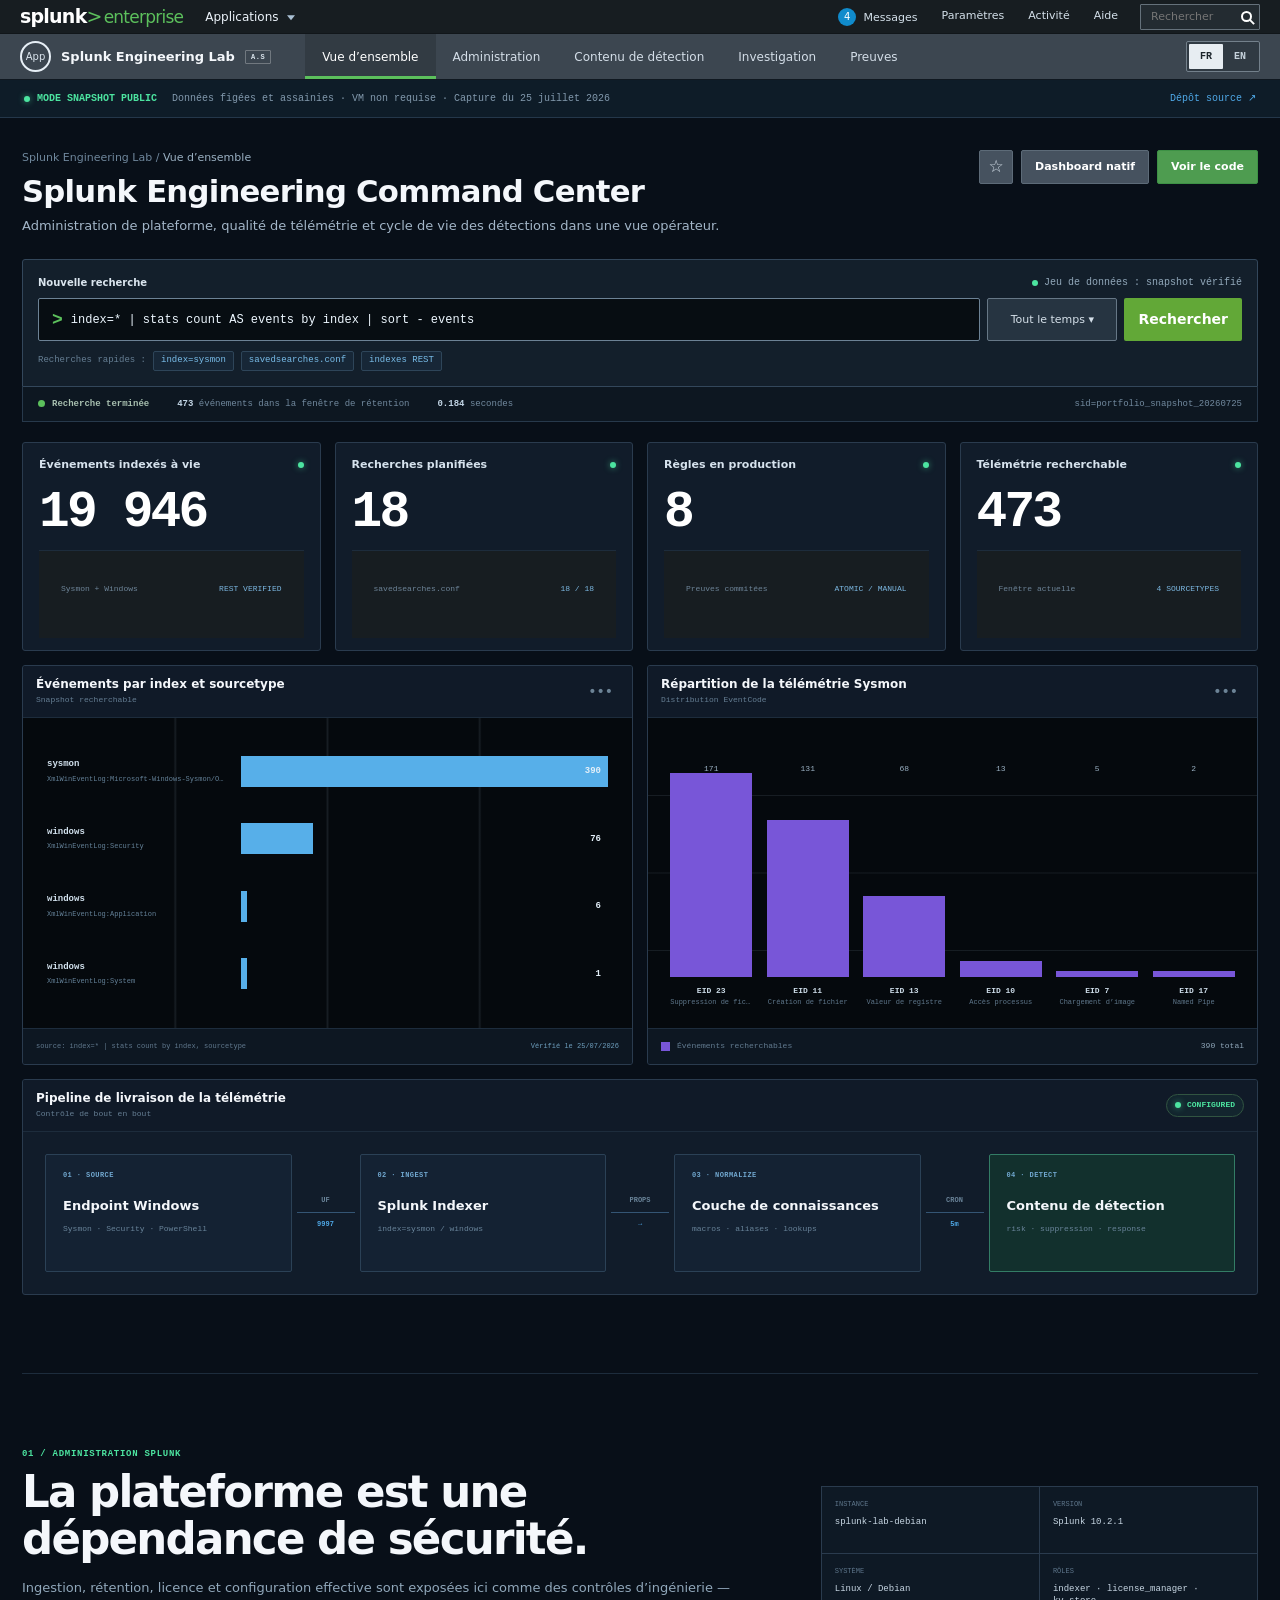
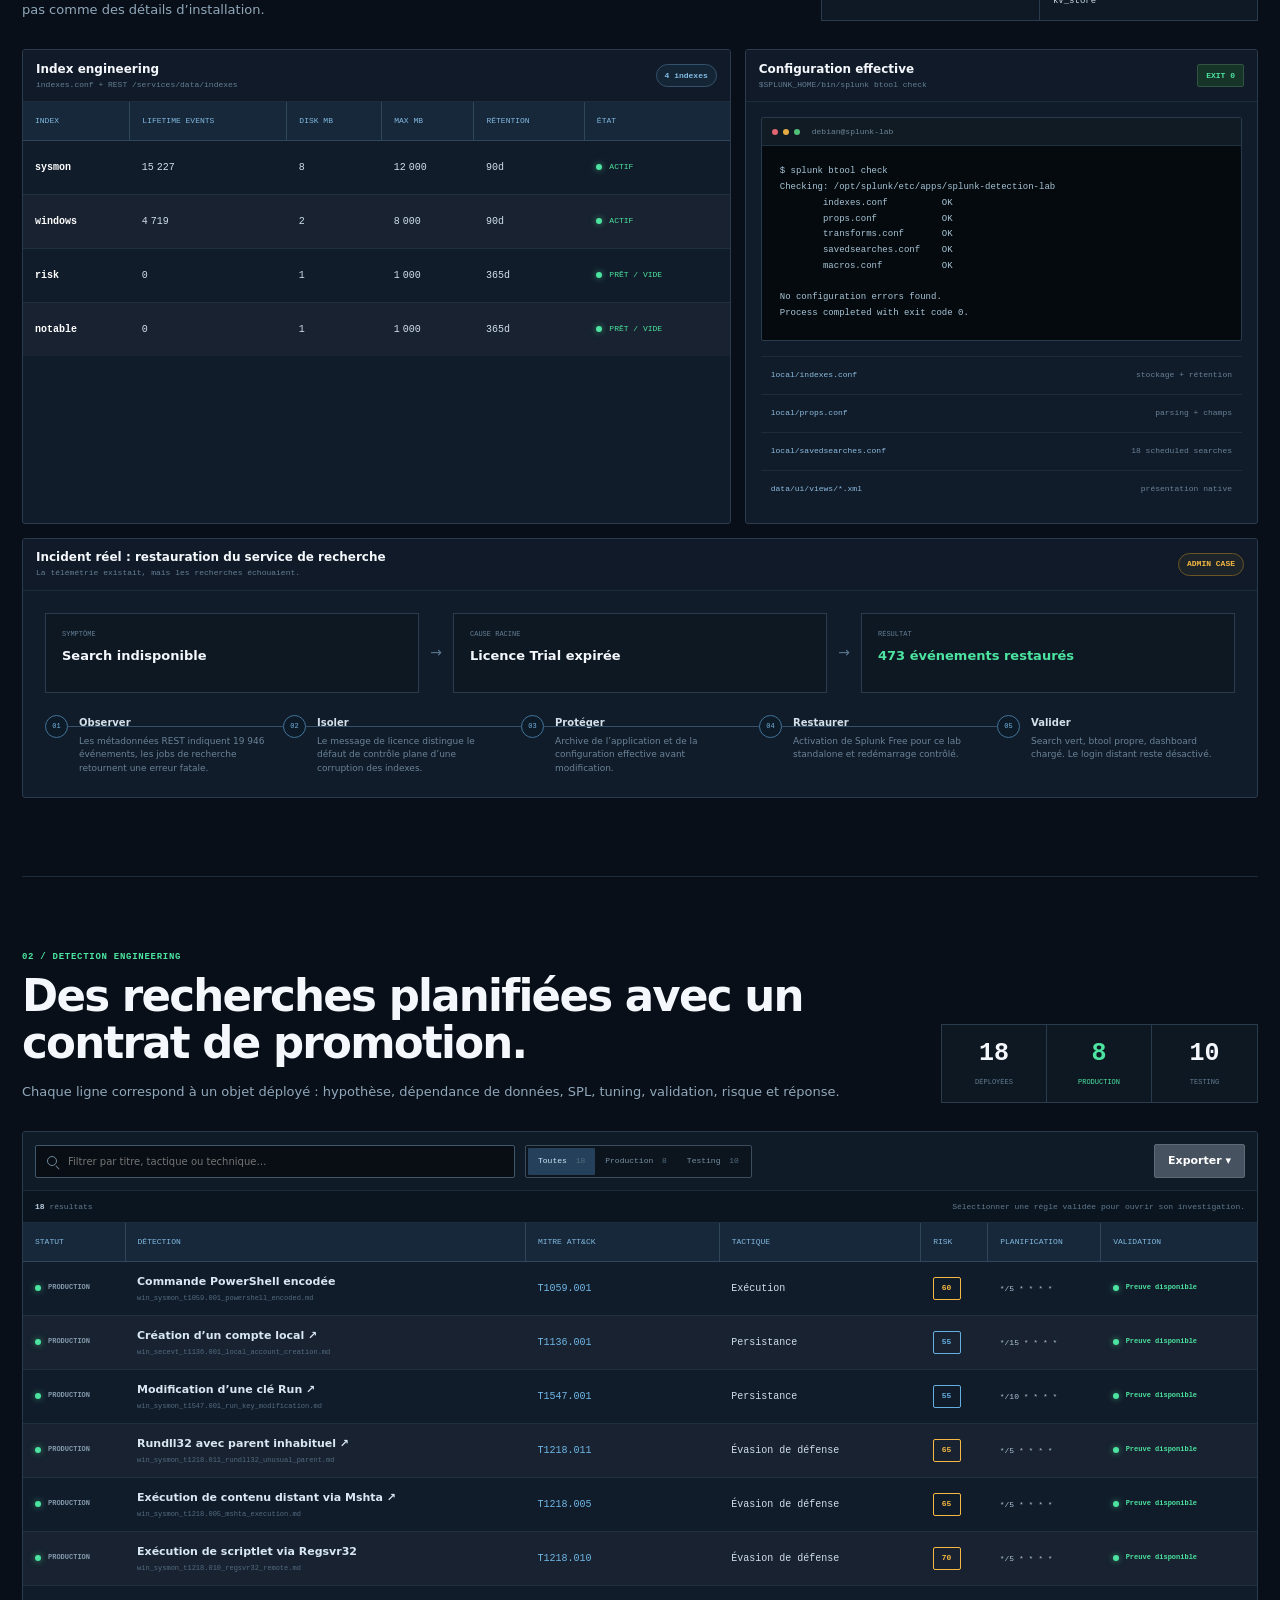
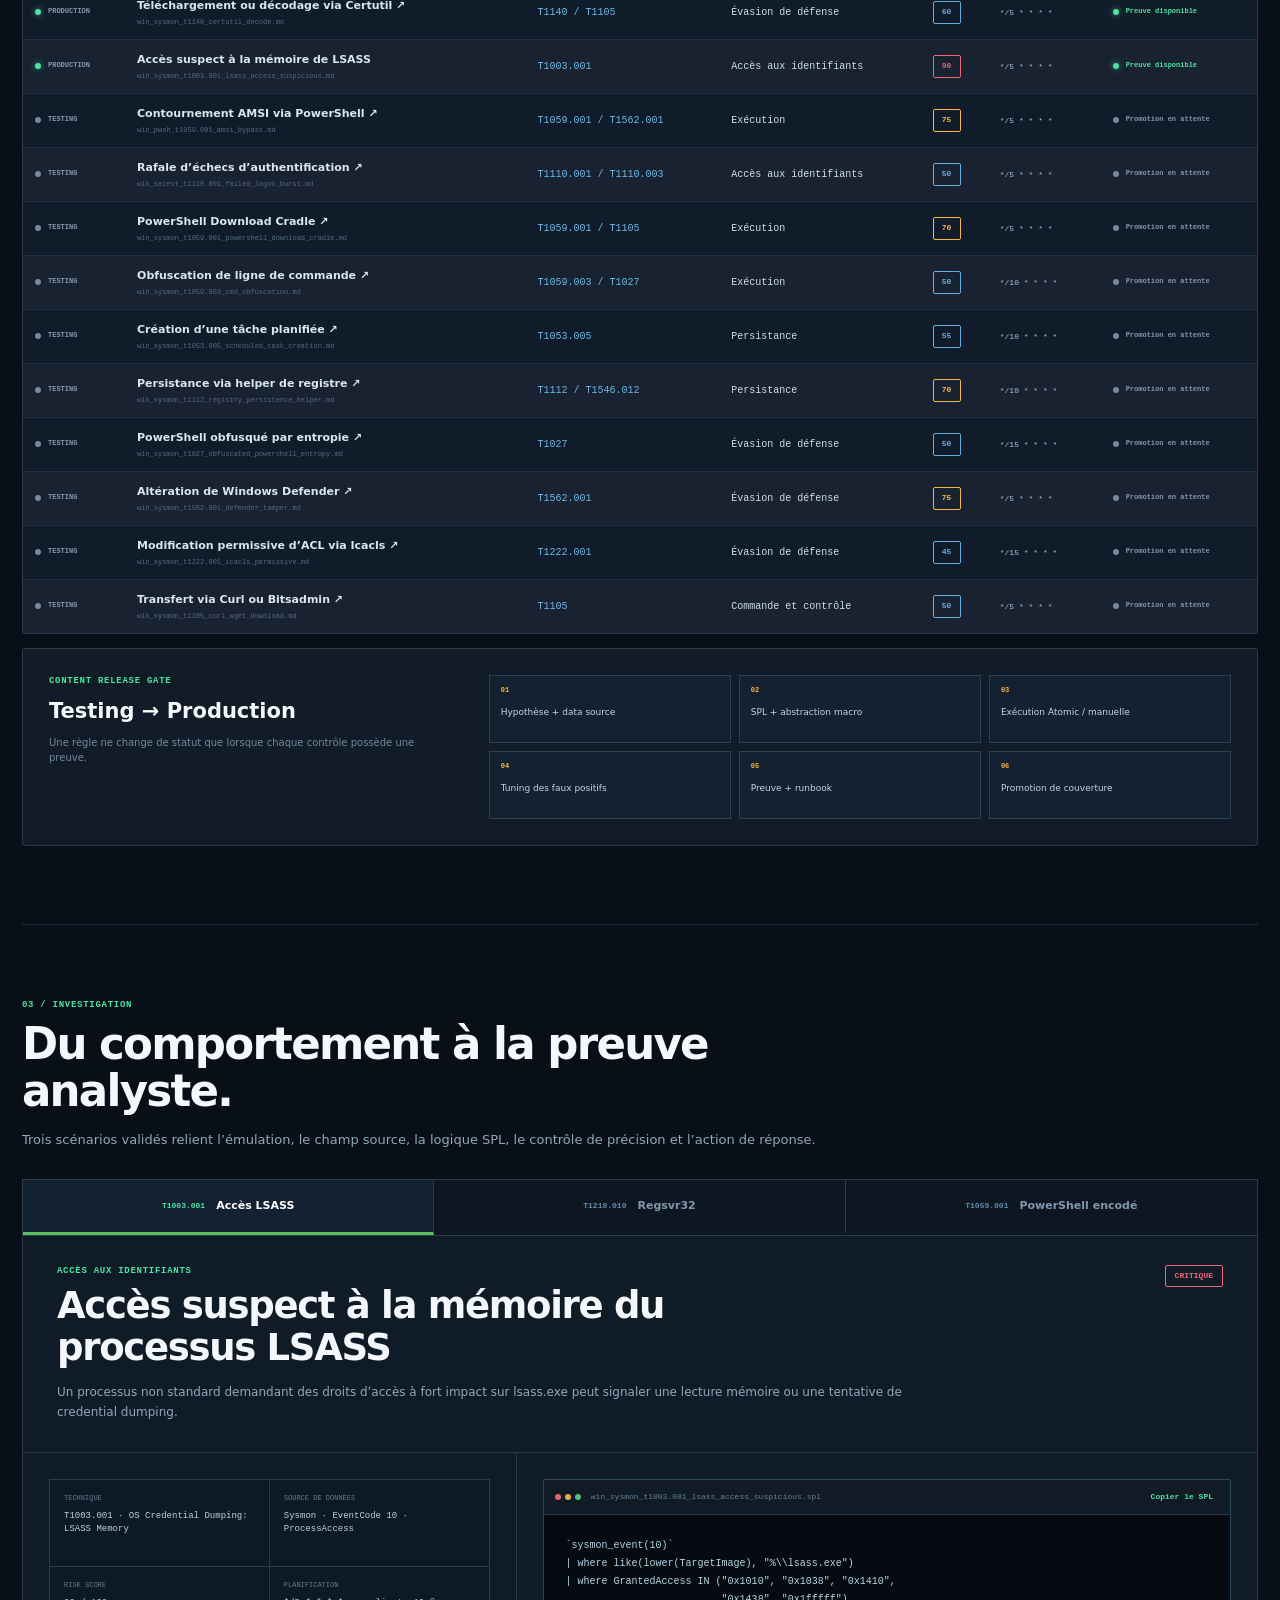
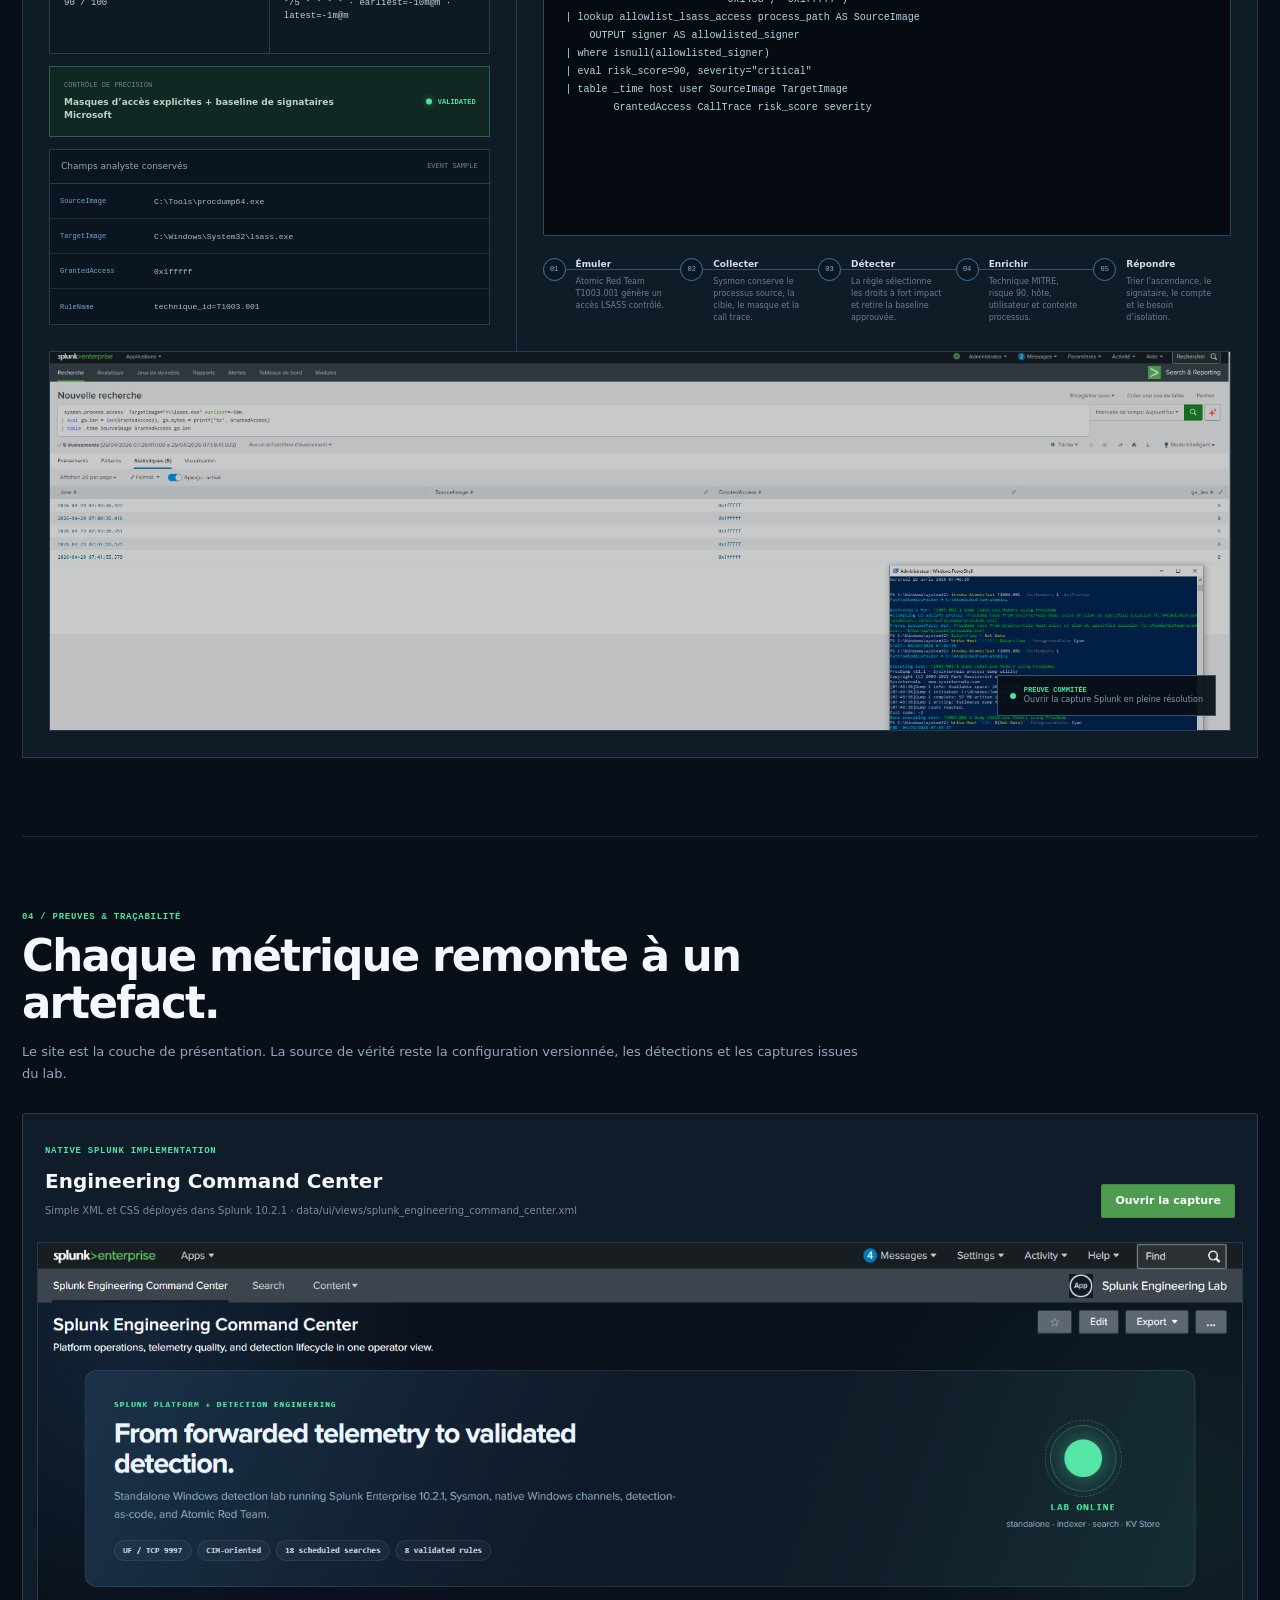
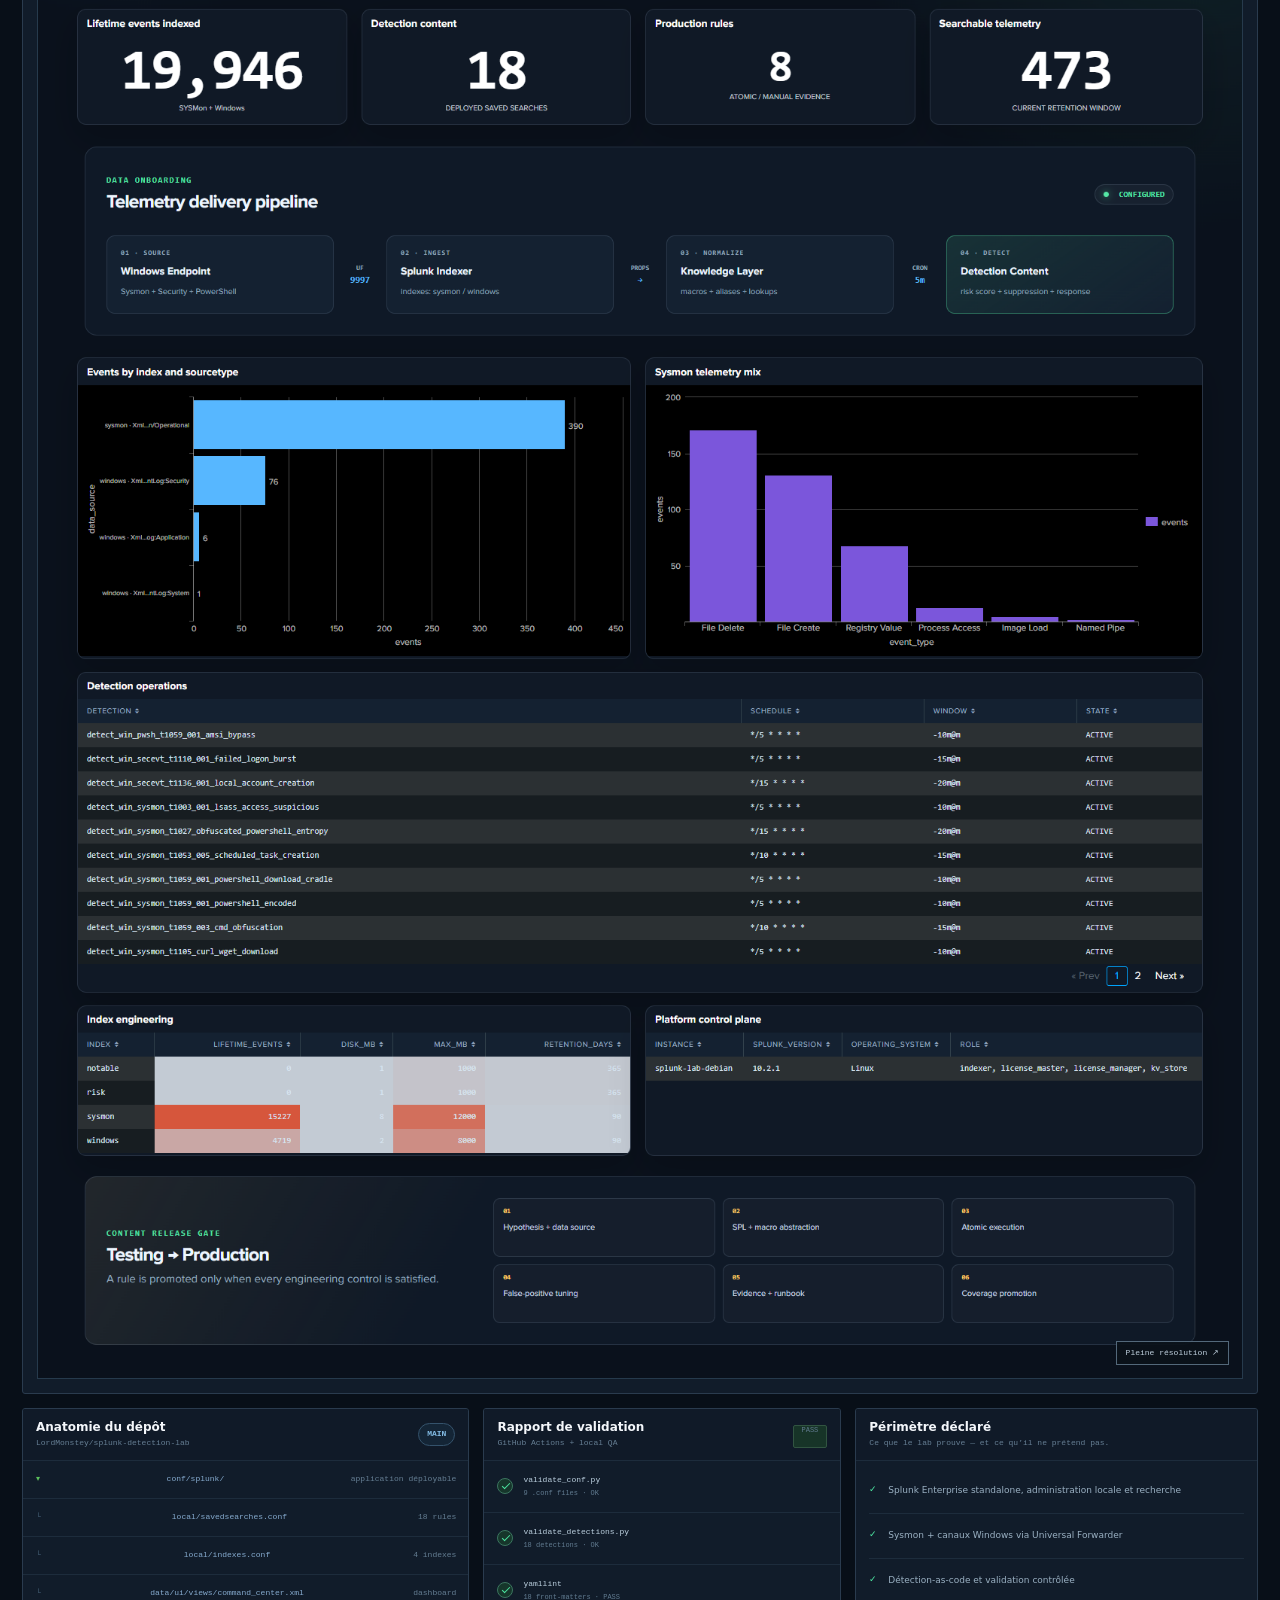
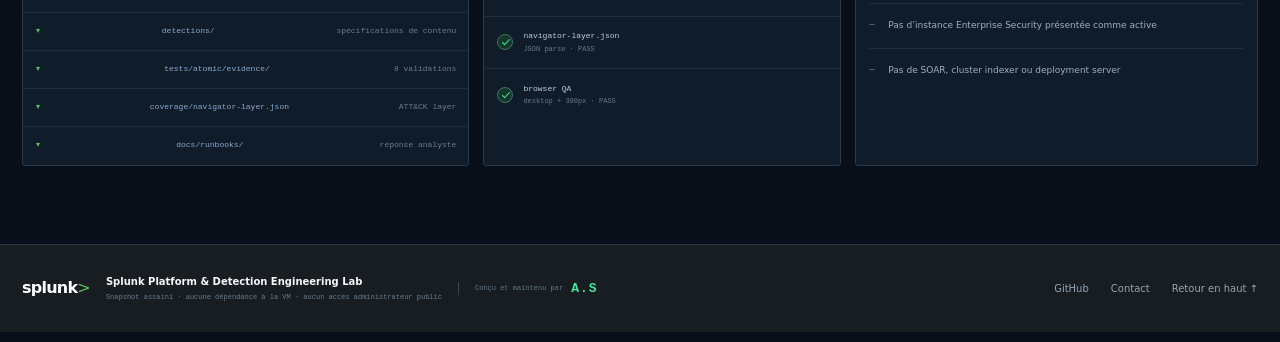
==== commit 476a9668: "feat: redesign portfolio as a bilingual Splunk workspace" ====
--- a/site/index.html
+++ b/site/index.html
@@ -1,13 +1,13 @@
 <!doctype html>
-<html lang="en">
+<html lang="fr">
 <head>
   <meta charset="utf-8">
   <meta name="viewport" content="width=device-width, initial-scale=1">
-  <meta name="description" content="Splunk platform administration and detection engineering portfolio: Windows telemetry onboarding, detection-as-code, Atomic Red Team validation, tuning, and runbooks.">
-  <meta name="theme-color" content="#08111c">
+  <meta name="description" content="Portfolio Splunk orienté administration de plateforme et detection engineering : onboarding Windows, SPL, détection-as-code, validation Atomic Red Team et preuves opérationnelles.">
+  <meta name="theme-color" content="#171d21">
   <meta property="og:type" content="website">
   <meta property="og:title" content="Splunk Platform & Detection Engineering Lab">
-  <meta property="og:description" content="A tangible Splunk portfolio: platform administration, Windows telemetry, 18 detections, validation evidence, and interactive case files.">
+  <meta property="og:description" content="Une implémentation Splunk tangible : plateforme, télémétrie Windows, 18 détections, preuves de validation et investigations interactives.">
   <meta property="og:url" content="https://lordmonstey.github.io/splunk-detection-lab/">
   <meta property="og:image" content="https://lordmonstey.github.io/splunk-detection-lab/assets/portfolio-preview.png">
   <meta name="twitter:card" content="summary_large_image">
@@ -16,417 +16,476 @@
   <link rel="stylesheet" href="styles.css">
 </head>
 <body>
-  <a class="skip-link" href="#main">Skip to content</a>
-
-  <header class="topbar">
-    <a class="brand" href="#top" aria-label="Splunk Engineering Lab home">
-      <span class="brand-mark" aria-hidden="true"><i></i><i></i><i></i></span>
-      <span>
-        <strong>Splunk Engineering Lab</strong>
-        <small>LordMonstey · Portfolio</small>
-      </span>
+  <a class="skip-link" href="#main" data-i18n="skip">Aller au contenu</a>
+
+  <header class="splunk-globalbar">
+    <a class="splunk-wordmark" href="#overview" aria-label="Splunk Engineering Lab">
+      <span>splunk<span class="splunk-chevron">&gt;</span></span><b>enterprise</b>
     </a>
-
-    <button class="menu-button" type="button" aria-expanded="false" aria-controls="primary-nav">
-      <span></span><span></span>
-      <span class="sr-only">Toggle navigation</span>
+    <button class="apps-button" type="button" data-i18n="apps">Applications</button>
+    <span class="global-spacer"></span>
+    <div class="global-links" aria-label="Navigation Splunk simulée">
+      <span><i class="message-count">4</i> <span data-i18n="messages">Messages</span></span>
+      <span data-i18n="settings">Paramètres</span>
+      <span data-i18n="activity">Activité</span>
+      <span data-i18n="help">Aide</span>
+    </div>
+    <label class="global-find">
+      <span class="sr-only" data-i18n="globalSearch">Recherche globale</span>
+      <input type="search" placeholder="Rechercher" data-i18n-placeholder="find">
+      <i aria-hidden="true"></i>
+    </label>
+  </header>
+
+  <nav class="splunk-appbar" aria-label="Navigation principale">
+    <div class="app-identity">
+      <span class="app-icon">App</span>
+      <strong>Splunk Engineering Lab</strong>
+      <span class="author-signature" aria-label="Signature A.S">A.S</span>
+    </div>
+    <button class="mobile-menu" type="button" aria-expanded="false" aria-controls="app-navigation">
+      <span></span><span></span><span></span>
+      <span class="sr-only" data-i18n="menu">Menu</span>
     </button>
-
-    <nav id="primary-nav" class="primary-nav" aria-label="Primary navigation">
-      <a href="#platform">Platform</a>
-      <a href="#pipeline">Data pipeline</a>
-      <a href="#detections">Detections</a>
-      <a href="#case-file">Case file</a>
-      <a class="nav-cta" href="https://github.com/LordMonstey/splunk-detection-lab" target="_blank" rel="noreferrer">
-        View source
-      </a>
-    </nav>
-  </header>
+    <div id="app-navigation" class="app-navigation">
+      <a class="active" href="#overview" data-i18n="navOverview">Vue d’ensemble</a>
+      <a href="#admin" data-i18n="navAdmin">Administration</a>
+      <a href="#content" data-i18n="navContent">Contenu de détection</a>
+      <a href="#investigate" data-i18n="navInvestigate">Investigation</a>
+      <a href="#evidence" data-i18n="navEvidence">Preuves</a>
+    </div>
+    <div class="language-switch" role="group" aria-label="Language">
+      <button class="active" type="button" data-language="fr" aria-pressed="true">FR</button>
+      <button type="button" data-language="en" aria-pressed="false">EN</button>
+    </div>
+  </nav>
+
+  <aside class="snapshot-strip">
+    <div>
+      <span class="snapshot-state"><i></i><b data-i18n="snapshotMode">MODE SNAPSHOT PUBLIC</b></span>
+      <span data-i18n="snapshotDetail">Données figées et assainies · VM non requise · Capture du 25 juillet 2026</span>
+    </div>
+    <a href="https://github.com/LordMonstey/splunk-detection-lab" target="_blank" rel="noreferrer">
+      <span data-i18n="sourceRepository">Dépôt source</span> ↗
+    </a>
+  </aside>
 
   <main id="main">
-    <section id="top" class="hero section-shell">
-      <div class="hero-copy reveal">
-        <p class="eyebrow"><span></span> Verified lab snapshot · July 2026</p>
-        <h1>Own the platform.<br><em>Engineer the signal.</em></h1>
-        <p class="hero-lead">
-          A working Splunk environment taken from raw Windows telemetry to
-          production-grade detection content — including index design, CIM-oriented
-          normalization, scheduler operations, Atomic validation, tuning, and response.
-        </p>
-
-        <div class="hero-actions">
-          <a class="button button-primary" href="#case-file">
-            Open an investigation
-            <span aria-hidden="true">↗</span>
-          </a>
-          <a class="button button-secondary" href="#platform">Inspect the platform</a>
-        </div>
-
-        <dl class="hero-facts" aria-label="Lab highlights">
-          <div><dt>Splunk</dt><dd>10.2.1</dd></div>
-          <div><dt>Content</dt><dd>18 rules</dd></div>
-          <div><dt>Evidence</dt><dd>8 validated</dd></div>
-          <div><dt>Telemetry</dt><dd>19,946 events</dd></div>
+    <section id="overview" class="workspace section-anchor">
+      <header class="page-heading">
+        <div>
+          <p class="breadcrumb"><span data-i18n="appName">Splunk Engineering Lab</span> / <b data-i18n="overview">Vue d’ensemble</b></p>
+          <h1>Splunk Engineering Command Center</h1>
+          <p data-i18n="overviewSubtitle">Administration de plateforme, qualité de télémétrie et cycle de vie des détections dans une vue opérateur.</p>
+        </div>
+        <div class="page-actions">
+          <button class="icon-button" type="button" aria-label="Favorite">☆</button>
+          <button class="splunk-button" type="button" data-open-image="assets/evidence/engineering-command-center.png" data-i18n="nativeDashboard">Dashboard natif</button>
+          <a class="splunk-button primary" href="https://github.com/LordMonstey/splunk-detection-lab" target="_blank" rel="noreferrer" data-i18n="viewSource">Voir le code</a>
+        </div>
+      </header>
+
+      <div class="search-workbench" aria-label="Démonstration de recherche Splunk">
+        <div class="search-label-row">
+          <label for="spl-search"><span data-i18n="newSearch">Nouvelle recherche</span></label>
+          <span><i></i> <span data-i18n="snapshotDataset">Jeu de données : snapshot vérifié</span></span>
+        </div>
+        <div class="search-row">
+          <div class="spl-input">
+            <span aria-hidden="true">&gt;</span>
+            <input id="spl-search" type="text" value="index=* | stats count AS events by index | sort - events" spellcheck="false" autocomplete="off">
+          </div>
+          <button id="time-range" class="time-button" type="button"><span data-i18n="allTime">Tout le temps</span> ▾</button>
+          <button id="run-search" class="search-button" type="button" data-i18n="search">Rechercher</button>
+        </div>
+        <div class="quick-searches" aria-label="Recherches rapides">
+          <span data-i18n="quickSearches">Recherches rapides :</span>
+          <button type="button" data-query="index=sysmon | stats count by EventCode">index=sysmon</button>
+          <button type="button" data-query="| rest /services/saved/searches | search disabled=0">savedsearches.conf</button>
+          <button type="button" data-query="| rest /services/data/indexes | table title totalEventCount">indexes REST</button>
+        </div>
+      </div>
+
+      <div id="search-status" class="search-status" role="status">
+        <div><i></i><strong data-i18n="searchComplete">Recherche terminée</strong></div>
+        <span><b>473</b> <span data-i18n="eventsInWindow">événements dans la fenêtre de rétention</span></span>
+        <span><b>0.184</b> <span data-i18n="seconds">secondes</span></span>
+        <span class="job-id">sid=portfolio_snapshot_20260725</span>
+      </div>
+
+      <div class="metric-grid" aria-label="Indicateurs principaux">
+        <article class="metric-panel">
+          <header><span data-i18n="lifetimeEvents">Événements indexés à vie</span><i class="status-led"></i></header>
+          <strong data-counter="19946">19 946</strong>
+          <footer><span>Sysmon + Windows</span><b>REST VERIFIED</b></footer>
+        </article>
+        <article class="metric-panel">
+          <header><span data-i18n="deployedSearches">Recherches planifiées</span><i class="status-led"></i></header>
+          <strong data-counter="18">18</strong>
+          <footer><span>savedsearches.conf</span><b>18 / 18</b></footer>
+        </article>
+        <article class="metric-panel">
+          <header><span data-i18n="productionRules">Règles en production</span><i class="status-led"></i></header>
+          <strong data-counter="8">8</strong>
+          <footer><span data-i18n="committedEvidence">Preuves commitées</span><b>ATOMIC / MANUAL</b></footer>
+        </article>
+        <article class="metric-panel">
+          <header><span data-i18n="searchableEvents">Télémétrie recherchable</span><i class="status-led"></i></header>
+          <strong data-counter="473">473</strong>
+          <footer><span data-i18n="retentionWindow">Fenêtre actuelle</span><b>4 SOURCETYPES</b></footer>
+        </article>
+      </div>
+
+      <div class="dashboard-grid">
+        <article class="splunk-panel chart-panel">
+          <header class="panel-header">
+            <div><h2 data-i18n="eventsBySource">Événements par index et sourcetype</h2><p data-i18n="searchableSnapshot">Snapshot recherchable</p></div>
+            <button type="button" aria-label="Panel options">•••</button>
+          </header>
+          <div id="source-chart" class="horizontal-chart"></div>
+          <footer class="panel-source"><span>source: index=* | stats count by index, sourcetype</span><b data-i18n="verified25">Vérifié le 25/07/2026</b></footer>
+        </article>
+
+        <article class="splunk-panel chart-panel">
+          <header class="panel-header">
+            <div><h2 data-i18n="sysmonMix">Répartition de la télémétrie Sysmon</h2><p data-i18n="eventCodeDistribution">Distribution EventCode</p></div>
+            <button type="button" aria-label="Panel options">•••</button>
+          </header>
+          <div id="event-chart" class="column-chart"></div>
+          <footer class="chart-legend">
+            <span><i class="legend-blue"></i><span data-i18n="searchableEventsLabel">Événements recherchables</span></span>
+            <b>390 total</b>
+          </footer>
+        </article>
+
+        <article class="splunk-panel pipeline-panel">
+          <header class="panel-header">
+            <div><h2 data-i18n="deliveryPipeline">Pipeline de livraison de la télémétrie</h2><p data-i18n="endToEnd">Contrôle de bout en bout</p></div>
+            <span class="configured-badge"><i></i> CONFIGURED</span>
+          </header>
+          <div class="pipeline">
+            <div><small>01 · SOURCE</small><strong data-i18n="windowsEndpoint">Endpoint Windows</strong><span>Sysmon · Security · PowerShell</span></div>
+            <i><span>UF</span><b>9997</b></i>
+            <div><small>02 · INGEST</small><strong>Splunk Indexer</strong><span>index=sysmon / windows</span></div>
+            <i><span>PROPS</span><b>→</b></i>
+            <div><small>03 · NORMALIZE</small><strong data-i18n="knowledgeLayer">Couche de connaissances</strong><span>macros · aliases · lookups</span></div>
+            <i><span>CRON</span><b>5m</b></i>
+            <div class="active"><small>04 · DETECT</small><strong data-i18n="detectionContent">Contenu de détection</strong><span>risk · suppression · response</span></div>
+          </div>
+        </article>
+      </div>
+    </section>
+
+    <section id="admin" class="workspace section-anchor section-divider">
+      <header class="section-heading">
+        <div>
+          <p class="section-index">01 / <span data-i18n="platformAdmin">ADMINISTRATION SPLUNK</span></p>
+          <h2 data-i18n="platformHeading">La plateforme est une dépendance de sécurité.</h2>
+          <p data-i18n="platformIntro">Ingestion, rétention, licence et configuration effective sont exposées ici comme des contrôles d’ingénierie — pas comme des détails d’installation.</p>
+        </div>
+        <dl class="section-facts">
+          <div><dt data-i18n="instance">Instance</dt><dd>splunk-lab-debian</dd></div>
+          <div><dt data-i18n="version">Version</dt><dd>Splunk 10.2.1</dd></div>
+          <div><dt data-i18n="os">Système</dt><dd>Linux / Debian</dd></div>
+          <div><dt data-i18n="roles">Rôles</dt><dd>indexer · license_manager · kv_store</dd></div>
         </dl>
-      </div>
-
-      <div class="hero-console reveal" data-delay="120" aria-label="Platform activity">
-        <div class="console-chrome">
-          <span></span><span></span><span></span>
-          <p>splunk-lab-debian / operator-console</p>
-          <b>LIVE SNAPSHOT</b>
-        </div>
-        <div class="console-stage">
-          <div class="radar" aria-hidden="true">
-            <span class="radar-ring radar-ring-one"></span>
-            <span class="radar-ring radar-ring-two"></span>
-            <span class="radar-ring radar-ring-three"></span>
-            <span class="radar-sweep"></span>
-            <i class="radar-point point-one"></i>
-            <i class="radar-point point-two"></i>
-            <i class="radar-point point-three"></i>
-          </div>
-          <div class="console-status">
-            <span class="status-live"><i></i> PLATFORM ONLINE</span>
-            <h2>Telemetry → Detection</h2>
-            <p>Indexer · Search · License manager · KV Store</p>
-          </div>
-        </div>
-        <div class="console-log" aria-live="polite">
-          <p><span>01</span><time>10:43:18</time><strong>SNAPSHOT</strong> configuration baseline captured</p>
-          <p><span>02</span><time>10:45:08</time><strong>DIAGNOSE</strong> expired Trial license isolated</p>
-          <p><span>03</span><time>10:46:33</time><strong>RECOVER</strong> search service restored</p>
-          <p><span>04</span><time>10:51:12</time><strong>VALIDATE</strong> btool check returned 0</p>
-        </div>
+      </header>
+
+      <div class="admin-layout">
+        <article class="splunk-panel table-panel">
+          <header class="panel-header">
+            <div><h3 data-i18n="indexEngineering">Index engineering</h3><p>indexes.conf + REST /services/data/indexes</p></div>
+            <span class="panel-chip">4 indexes</span>
+          </header>
+          <div class="table-scroll">
+            <table class="splunk-table">
+              <thead>
+                <tr>
+                  <th>INDEX</th>
+                  <th data-i18n="lifetime">LIFETIME EVENTS</th>
+                  <th>DISK MB</th>
+                  <th>MAX MB</th>
+                  <th data-i18n="retention">RÉTENTION</th>
+                  <th data-i18n="state">ÉTAT</th>
+                </tr>
+              </thead>
+              <tbody id="index-table"></tbody>
+            </table>
+          </div>
+        </article>
+
+        <article class="splunk-panel config-panel">
+          <header class="panel-header">
+            <div><h3 data-i18n="effectiveConfig">Configuration effective</h3><p>$SPLUNK_HOME/bin/splunk btool check</p></div>
+            <span class="success-badge">EXIT 0</span>
+          </header>
+          <div class="terminal">
+            <div class="terminal-bar"><span></span><span></span><span></span><b>debian@splunk-lab</b></div>
+            <pre><code>$ splunk btool check
+Checking: /opt/splunk/etc/apps/splunk-detection-lab
+        indexes.conf          OK
+        props.conf            OK
+        transforms.conf       OK
+        savedsearches.conf    OK
+        macros.conf           OK
+
+No configuration errors found.
+Process completed with exit code 0.</code></pre>
+          </div>
+          <ul class="config-paths">
+            <li><span>local/indexes.conf</span><b data-i18n="storageRetention">stockage + rétention</b></li>
+            <li><span>local/props.conf</span><b data-i18n="parsingFields">parsing + champs</b></li>
+            <li><span>local/savedsearches.conf</span><b>18 scheduled searches</b></li>
+            <li><span>data/ui/views/*.xml</span><b data-i18n="nativePresentation">présentation native</b></li>
+          </ul>
+        </article>
+
+        <article class="splunk-panel incident-panel">
+          <header class="panel-header">
+            <div><h3 data-i18n="recoveryTitle">Incident réel : restauration du service de recherche</h3><p data-i18n="recoverySubtitle">La télémétrie existait, mais les recherches échouaient.</p></div>
+            <span class="panel-chip amber">ADMIN CASE</span>
+          </header>
+          <div class="incident-summary">
+            <div><span data-i18n="symptom">SYMPTÔME</span><strong data-i18n="searchUnavailable">Search indisponible</strong></div>
+            <i>→</i>
+            <div><span data-i18n="rootCause">CAUSE RACINE</span><strong data-i18n="expiredTrial">Licence Trial expirée</strong></div>
+            <i>→</i>
+            <div><span data-i18n="result">RÉSULTAT</span><strong class="success-text" data-i18n="eventsRestored">473 événements restaurés</strong></div>
+          </div>
+          <ol class="incident-steps">
+            <li><span>01</span><div><strong data-i18n="observe">Observer</strong><p data-i18n="observeDetail">Les métadonnées REST indiquent 19 946 événements, les jobs de recherche retournent une erreur fatale.</p></div></li>
+            <li><span>02</span><div><strong data-i18n="isolate">Isoler</strong><p data-i18n="isolateDetail">Le message de licence distingue le défaut de contrôle plane d’une corruption des indexes.</p></div></li>
+            <li><span>03</span><div><strong data-i18n="protect">Protéger</strong><p data-i18n="protectDetail">Archive de l’application et de la configuration effective avant modification.</p></div></li>
+            <li><span>04</span><div><strong data-i18n="recover">Restaurer</strong><p data-i18n="recoverDetail">Activation de Splunk Free pour ce lab standalone et redémarrage contrôlé.</p></div></li>
+            <li><span>05</span><div><strong data-i18n="validate">Valider</strong><p data-i18n="validateDetail">Search vert, btool propre, dashboard chargé. Le login distant reste désactivé.</p></div></li>
+          </ol>
+        </article>
       </div>
     </section>
 
-    <section class="proof-bar" aria-label="Portfolio proof points">
-      <p>REAL SPLUNK INSTANCE</p>
-      <span></span>
-      <p>REPRODUCIBLE CONFIG</p>
-      <span></span>
-      <p>ATOMIC RED TEAM</p>
-      <span></span>
-      <p>NO LIVE ADMIN EXPOSURE</p>
+    <section id="content" class="workspace section-anchor section-divider">
+      <header class="section-heading compact">
+        <div>
+          <p class="section-index">02 / DETECTION ENGINEERING</p>
+          <h2 data-i18n="contentHeading">Des recherches planifiées avec un contrat de promotion.</h2>
+          <p data-i18n="contentIntro">Chaque ligne correspond à un objet déployé : hypothèse, dépendance de données, SPL, tuning, validation, risque et réponse.</p>
+        </div>
+        <div class="release-stats">
+          <span><b>18</b><small data-i18n="deployed">DÉPLOYÉES</small></span>
+          <span class="production"><b>8</b><small>PRODUCTION</small></span>
+          <span><b>10</b><small>TESTING</small></span>
+        </div>
+      </header>
+
+      <article class="splunk-panel detection-console">
+        <header class="content-toolbar">
+          <label class="content-search">
+            <span aria-hidden="true"></span>
+            <input id="detection-search" type="search" placeholder="Filtrer par titre, tactique ou technique…" data-i18n-placeholder="filterPlaceholder">
+          </label>
+          <div class="status-filters" role="group" aria-label="Filtres de statut">
+            <button class="active" type="button" data-filter="all"><span data-i18n="all">Toutes</span> <b>18</b></button>
+            <button type="button" data-filter="production">Production <b>8</b></button>
+            <button type="button" data-filter="testing">Testing <b>10</b></button>
+          </div>
+          <button class="splunk-button" type="button" data-i18n="export">Exporter ▾</button>
+        </header>
+        <div class="detection-summary">
+          <span><b id="visible-count">18</b> <span data-i18n="results">résultats</span></span>
+          <span data-i18n="tableTip">Sélectionner une règle validée pour ouvrir son investigation.</span>
+        </div>
+        <div class="table-scroll">
+          <table class="splunk-table detection-table">
+            <thead>
+              <tr>
+                <th data-i18n="status">STATUT</th>
+                <th data-i18n="detection">DÉTECTION</th>
+                <th>MITRE ATT&amp;CK</th>
+                <th data-i18n="tactic">TACTIQUE</th>
+                <th>RISK</th>
+                <th data-i18n="schedule">PLANIFICATION</th>
+                <th data-i18n="validation">VALIDATION</th>
+              </tr>
+            </thead>
+            <tbody id="detection-table"></tbody>
+          </table>
+        </div>
+        <p id="empty-state" class="empty-state" hidden data-i18n="empty">Aucune détection ne correspond à ce filtre.</p>
+      </article>
+
+      <div class="release-gate">
+        <div>
+          <p class="section-index" data-i18n="releaseGate">CONTENT RELEASE GATE</p>
+          <h3>Testing → Production</h3>
+          <span data-i18n="releaseIntro">Une règle ne change de statut que lorsque chaque contrôle possède une preuve.</span>
+        </div>
+        <ol>
+          <li><b>01</b><span data-i18n="gate1">Hypothèse + data source</span></li>
+          <li><b>02</b><span data-i18n="gate2">SPL + abstraction macro</span></li>
+          <li><b>03</b><span data-i18n="gate3">Exécution Atomic / manuelle</span></li>
+          <li><b>04</b><span data-i18n="gate4">Tuning des faux positifs</span></li>
+          <li><b>05</b><span data-i18n="gate5">Preuve + runbook</span></li>
+          <li><b>06</b><span data-i18n="gate6">Promotion de couverture</span></li>
+        </ol>
+      </div>
     </section>
 
-    <section id="platform" class="section section-shell">
-      <div class="section-heading reveal">
-        <div>
-          <p class="eyebrow"><span></span> 01 · Platform administration</p>
-          <h2>The control plane is part of the detection.</h2>
-        </div>
-        <p>
-          A rule cannot be trusted when ingestion, retention, parsing, or scheduling
-          is unknown. This view exposes the platform decisions underneath the content.
-        </p>
-      </div>
-
-      <div class="metric-grid reveal">
-        <article class="metric-card metric-card-featured">
-          <div class="metric-card-top">
-            <span>Lifetime events indexed</span>
-            <i class="health-dot"></i>
-          </div>
-          <strong data-counter="19946">0</strong>
-          <p>Sysmon + native Windows channels</p>
-          <div class="metric-sparkline" aria-hidden="true">
-            <i style="height: 22%"></i><i style="height: 35%"></i><i style="height: 31%"></i>
-            <i style="height: 52%"></i><i style="height: 48%"></i><i style="height: 68%"></i>
-            <i style="height: 83%"></i><i style="height: 76%"></i><i style="height: 100%"></i>
-          </div>
-        </article>
-        <article class="metric-card">
-          <span>Saved searches</span>
-          <strong data-counter="18">0</strong>
-          <p>5–15 minute schedules</p>
-          <small>18 / 18 deployed</small>
-        </article>
-        <article class="metric-card">
-          <span>Production rules</span>
-          <strong data-counter="8">0</strong>
-          <p>Evidence committed</p>
-          <small>10 candidates in testing</small>
-        </article>
-        <article class="metric-card">
-          <span>Retention policy</span>
-          <strong data-counter="90">0</strong>
-          <p>Days · endpoint telemetry</p>
-          <small>365 days · risk / notable</small>
-        </article>
-      </div>
-
-      <div class="platform-grid">
-        <article class="panel index-panel reveal">
-          <div class="panel-heading">
-            <div>
-              <p class="panel-kicker">INDEX ENGINEERING</p>
-              <h3>Storage and retention</h3>
+    <section id="investigate" class="workspace section-anchor section-divider">
+      <header class="section-heading compact">
+        <div>
+          <p class="section-index">03 / <span data-i18n="investigation">INVESTIGATION</span></p>
+          <h2 data-i18n="investigationHeading">Du comportement à la preuve analyste.</h2>
+          <p data-i18n="investigationIntro">Trois scénarios validés relient l’émulation, le champ source, la logique SPL, le contrôle de précision et l’action de réponse.</p>
+        </div>
+      </header>
+
+      <div class="case-tabs" role="tablist" aria-label="Investigations validées">
+        <button class="active" type="button" role="tab" aria-selected="true" data-case="lsass"><b>T1003.001</b><span data-i18n="caseLsass">Accès LSASS</span></button>
+        <button type="button" role="tab" aria-selected="false" data-case="regsvr32"><b>T1218.010</b><span>Regsvr32</span></button>
+        <button type="button" role="tab" aria-selected="false" data-case="powershell"><b>T1059.001</b><span>PowerShell encodé</span></button>
+      </div>
+
+      <article class="investigation-workbench">
+        <div class="investigation-header">
+          <div>
+            <p id="case-tactic" class="section-index"></p>
+            <h3 id="case-title"></h3>
+            <p id="case-hypothesis"></p>
+          </div>
+          <span id="case-severity" class="severity-badge"></span>
+        </div>
+
+        <div class="investigation-grid">
+          <aside class="case-context">
+            <dl>
+              <div><dt data-i18n="technique">Technique</dt><dd id="case-technique"></dd></div>
+              <div><dt data-i18n="dataSource">Source de données</dt><dd id="case-source"></dd></div>
+              <div><dt>Risk score</dt><dd id="case-risk"></dd></div>
+              <div><dt data-i18n="scheduleLabel">Planification</dt><dd id="case-schedule"></dd></div>
+            </dl>
+            <div class="precision-control">
+              <span data-i18n="precisionControl">CONTRÔLE DE PRÉCISION</span>
+              <strong id="case-tuning"></strong>
+              <b><i></i> VALIDATED</b>
             </div>
-            <span class="verified-pill">REST VERIFIED</span>
-          </div>
-          <div id="index-bars" class="index-bars" aria-label="Index statistics"></div>
-          <p class="panel-note">
-            Lifetime totals come from the index control plane. Public charts use a
-            fixed, sanitized snapshot rather than a live management endpoint.
-          </p>
-        </article>
-
-        <article class="panel telemetry-panel reveal" data-delay="90">
-          <div class="panel-heading">
-            <div>
-              <p class="panel-kicker">TELEMETRY QUALITY</p>
-              <h3>Searchable Sysmon mix</h3>
+            <div class="field-sample">
+              <header><span data-i18n="eventFields">Champs analyste conservés</span><b>EVENT SAMPLE</b></header>
+              <div id="case-fields"></div>
             </div>
-            <span class="snapshot-pill">CURRENT WINDOW</span>
-          </div>
-          <div id="event-bars" class="event-bars" aria-label="Sysmon event distribution"></div>
-          <div class="telemetry-footer">
-            <span><i class="cyan-dot"></i> 390 Sysmon</span>
-            <span><i class="amber-dot"></i> 83 Windows</span>
-            <span><i class="green-dot"></i> 4 sourcetypes</span>
-          </div>
-        </article>
-      </div>
-
-      <figure class="dashboard-proof panel reveal">
+          </aside>
+
+          <div class="case-spl">
+            <div class="spl-editor">
+              <header>
+                <span><i></i><i></i><i></i></span>
+                <p id="case-code-label"></p>
+                <button id="copy-spl" type="button" data-i18n="copySpl">Copier le SPL</button>
+              </header>
+              <pre><code id="case-code"></code></pre>
+            </div>
+            <ol id="case-timeline" class="case-timeline"></ol>
+          </div>
+        </div>
+
+        <button id="case-evidence-button" class="case-evidence" type="button">
+          <img id="case-evidence" src="" alt="">
+          <span><i></i><b data-i18n="committedProof">PREUVE COMMITÉE</b><small data-i18n="openFullEvidence">Ouvrir la capture Splunk en pleine résolution</small></span>
+        </button>
+      </article>
+    </section>
+
+    <section id="evidence" class="workspace section-anchor section-divider">
+      <header class="section-heading compact">
+        <div>
+          <p class="section-index">04 / <span data-i18n="traceability">PREUVES & TRAÇABILITÉ</span></p>
+          <h2 data-i18n="evidenceHeading">Chaque métrique remonte à un artefact.</h2>
+          <p data-i18n="evidenceIntro">Le site est la couche de présentation. La source de vérité reste la configuration versionnée, les détections et les captures issues du lab.</p>
+        </div>
+      </header>
+
+      <figure class="native-proof splunk-panel">
         <figcaption>
           <div>
-            <p class="panel-kicker">NATIVE SPLUNK IMPLEMENTATION</p>
+            <span class="section-index">NATIVE SPLUNK IMPLEMENTATION</span>
             <h3>Engineering Command Center</h3>
-            <p>Custom Simple XML + CSS, deployed and rendered inside Splunk 10.2.1.</p>
-          </div>
-          <button class="text-button" type="button" data-open-image="assets/evidence/engineering-command-center.png">
-            View full proof <span>↗</span>
-          </button>
+            <p data-i18n="nativeCaption">Simple XML et CSS déployés dans Splunk 10.2.1 · data/ui/views/splunk_engineering_command_center.xml</p>
+          </div>
+          <button class="splunk-button primary" type="button" data-open-image="assets/evidence/engineering-command-center.png" data-i18n="openScreenshot">Ouvrir la capture</button>
         </figcaption>
-        <button class="image-button" type="button" data-open-image="assets/evidence/engineering-command-center.png" aria-label="Open full dashboard proof">
-          <img src="assets/evidence/engineering-command-center.png" alt="Custom Splunk Engineering Command Center dashboard">
-          <span>Open full-resolution evidence</span>
+        <button class="proof-image" type="button" data-open-image="assets/evidence/engineering-command-center.png">
+          <img src="assets/evidence/engineering-command-center.png" alt="Dashboard Splunk Engineering Command Center déployé dans Splunk">
+          <span data-i18n="fullResolution">Pleine résolution ↗</span>
         </button>
       </figure>
-    </section>
-
-    <section id="pipeline" class="section section-alt">
-      <div class="section-shell">
-        <div class="section-heading reveal">
+
+      <div class="traceability-grid">
+        <article class="splunk-panel repository-panel">
+          <header class="panel-header">
+            <div><h3 data-i18n="repositoryAnatomy">Anatomie du dépôt</h3><p>LordMonstey/splunk-detection-lab</p></div>
+            <span class="panel-chip">MAIN</span>
+          </header>
+          <ul class="file-tree">
+            <li class="folder"><span>conf/splunk/</span><b data-i18n="treeConfig">application déployable</b></li>
+            <li><span>local/savedsearches.conf</span><b>18 rules</b></li>
+            <li><span>local/indexes.conf</span><b>4 indexes</b></li>
+            <li><span>data/ui/views/command_center.xml</span><b>dashboard</b></li>
+            <li class="folder"><span>detections/</span><b data-i18n="treeSpecs">spécifications de contenu</b></li>
+            <li class="folder"><span>tests/atomic/evidence/</span><b>8 validations</b></li>
+            <li class="folder"><span>coverage/navigator-layer.json</span><b>ATT&amp;CK layer</b></li>
+            <li class="folder"><span>docs/runbooks/</span><b data-i18n="treeResponse">réponse analyste</b></li>
+          </ul>
+        </article>
+
+        <article class="splunk-panel validation-panel">
+          <header class="panel-header">
+            <div><h3 data-i18n="validationReport">Rapport de validation</h3><p>GitHub Actions + local QA</p></div>
+            <span class="success-badge">PASS</span>
+          </header>
+          <ul>
+            <li><i></i><div><strong>validate_conf.py</strong><span>9 .conf files · OK</span></div></li>
+            <li><i></i><div><strong>validate_detections.py</strong><span>18 detections · OK</span></div></li>
+            <li><i></i><div><strong>yamllint</strong><span>18 front-matters · PASS</span></div></li>
+            <li><i></i><div><strong>navigator-layer.json</strong><span>JSON parse · PASS</span></div></li>
+            <li><i></i><div><strong>browser QA</strong><span>desktop + 390px · PASS</span></div></li>
+          </ul>
+        </article>
+
+        <article class="splunk-panel scope-panel">
+          <header class="panel-header">
+            <div><h3 data-i18n="scopeTitle">Périmètre déclaré</h3><p data-i18n="scopeSubtitle">Ce que le lab prouve — et ce qu’il ne prétend pas.</p></div>
+          </header>
           <div>
-            <p class="eyebrow"><span></span> 02 · Data onboarding</p>
-            <h2>One chain. Every operational dependency.</h2>
-          </div>
-          <p>
-            Forwarding, indexing, knowledge objects, and scheduled content are treated
-            as one service — not four unrelated configuration files.
-          </p>
-        </div>
-
-        <div class="pipeline reveal" aria-label="Splunk data pipeline">
-          <article>
-            <small>01 / COLLECT</small>
-            <span class="node-icon">W</span>
-            <h3>Windows endpoint</h3>
-            <p>Sysmon, Security, System, Application</p>
-            <b>Universal Forwarder</b>
-          </article>
-          <i class="pipeline-arrow"><span>TCP</span><b>9997</b></i>
-          <article>
-            <small>02 / INDEX</small>
-            <span class="node-icon">IX</span>
-            <h3>Standalone Splunk</h3>
-            <p>Dedicated hot / cold paths and retention</p>
-            <b>sysmon + windows</b>
-          </article>
-          <i class="pipeline-arrow"><span>CONF</span><b>→</b></i>
-          <article>
-            <small>03 / NORMALIZE</small>
-            <span class="node-icon">CIM</span>
-            <h3>Knowledge layer</h3>
-            <p>Macros, field aliases, event types, lookups</p>
-            <b>reviewable abstractions</b>
-          </article>
-          <i class="pipeline-arrow"><span>CRON</span><b>5m</b></i>
-          <article class="pipeline-active">
-            <small>04 / DETECT</small>
-            <span class="node-icon">Δ</span>
-            <h3>Detection content</h3>
-            <p>Risk, suppression, evidence, response</p>
-            <b>18 deployed searches</b>
-          </article>
-        </div>
-
-        <article class="recovery-case reveal">
-          <div class="recovery-copy">
-            <p class="panel-kicker">ADMIN CASE STUDY · SERVICE RECOVERY</p>
-            <h3>Search blocked. Root cause found. Platform restored.</h3>
-            <p>
-              Index metadata showed 19,946 events, yet every search returned a fatal
-              error. The failure was traced to an expired Enterprise Trial, not to
-              ingestion or index corruption.
-            </p>
-            <div class="recovery-result">
-              <span>BEFORE</span><strong>Search unavailable</strong>
-              <i>→</i>
-              <span>AFTER</span><strong>473 events searchable</strong>
-            </div>
-          </div>
-          <ol class="recovery-timeline">
-            <li><span>01</span><div><strong>Observe</strong><p>REST index totals present; search jobs empty.</p></div></li>
-            <li><span>02</span><div><strong>Isolate</strong><p>Fatal license message returned by the search job.</p></div></li>
-            <li><span>03</span><div><strong>Protect</strong><p>Application and effective configuration archived.</p></div></li>
-            <li><span>04</span><div><strong>Recover</strong><p>Free license activated for the standalone lab.</p></div></li>
-            <li><span>05</span><div><strong>Validate</strong><p>Splunk restarted, btool clean, dashboard searches green.</p></div></li>
-          </ol>
-        </article>
-      </div>
-    </section>
-
-    <section id="detections" class="section section-shell">
-      <div class="section-heading reveal">
-        <div>
-          <p class="eyebrow"><span></span> 03 · Detection-as-code</p>
-          <h2>Content with a promotion contract.</h2>
-        </div>
-        <p>
-          Every rule carries its hypothesis, data dependency, SPL, tuning strategy,
-          validation evidence, schedule, and response path.
-        </p>
-      </div>
-
-      <div class="detection-toolbar reveal">
-        <label class="search-field">
-          <span class="sr-only">Search detection catalog</span>
-          <i aria-hidden="true"></i>
-          <input id="detection-search" type="search" placeholder="Search technique, title, or tactic…">
-        </label>
-        <div class="filter-buttons" aria-label="Detection status filters">
-          <button class="active" type="button" data-filter="all">All <span>18</span></button>
-          <button type="button" data-filter="production">Production <span>8</span></button>
-          <button type="button" data-filter="testing">Testing <span>10</span></button>
-        </div>
-      </div>
-
-      <div id="detection-grid" class="detection-grid" aria-live="polite"></div>
-      <p id="empty-state" class="empty-state" hidden>No detection matches this filter.</p>
-    </section>
-
-    <section id="case-file" class="section case-section">
-      <div class="section-shell">
-        <div class="section-heading reveal">
-          <div>
-            <p class="eyebrow"><span></span> 04 · Investigation workbench</p>
-            <h2>Replay the signal, not just the screenshot.</h2>
-          </div>
-          <p>
-            Select a validated scenario and follow the transition from adversary
-            behavior to analyst-ready evidence.
-          </p>
-        </div>
-
-        <div class="case-tabs reveal" role="tablist" aria-label="Validated investigations">
-          <button class="active" type="button" role="tab" aria-selected="true" data-case="lsass">
-            <span>T1003.001</span> LSASS Access
-          </button>
-          <button type="button" role="tab" aria-selected="false" data-case="regsvr32">
-            <span>T1218.010</span> Regsvr32
-          </button>
-          <button type="button" role="tab" aria-selected="false" data-case="powershell">
-            <span>T1059.001</span> Encoded PowerShell
-          </button>
-        </div>
-
-        <article class="case-workbench reveal">
-          <div class="case-summary">
-            <div class="case-title-row">
-              <div>
-                <p id="case-tactic" class="panel-kicker"></p>
-                <h3 id="case-title"></h3>
-              </div>
-              <span id="case-severity" class="severity-pill"></span>
-            </div>
-            <p id="case-hypothesis" class="case-hypothesis"></p>
-
-            <dl class="case-metadata">
-              <div><dt>Technique</dt><dd id="case-technique"></dd></div>
-              <div><dt>Data source</dt><dd id="case-source"></dd></div>
-              <div><dt>Risk score</dt><dd id="case-risk"></dd></div>
-              <div><dt>Schedule</dt><dd id="case-schedule"></dd></div>
-            </dl>
-
-            <div class="case-control">
-              <div>
-                <span>Precision control</span>
-                <strong id="case-tuning"></strong>
-              </div>
-              <span class="verified-pill">VALIDATED</span>
-            </div>
-
-            <button id="case-evidence-button" class="evidence-thumb" type="button">
-              <img id="case-evidence" src="" alt="">
-              <span><i></i> Open committed evidence</span>
-            </button>
-          </div>
-
-          <div class="case-logic">
-            <div class="code-window">
-              <div class="code-header">
-                <span><i></i><i></i><i></i></span>
-                <p id="case-code-label">detection.spl</p>
-                <button id="copy-spl" type="button">Copy SPL</button>
-              </div>
-              <pre><code id="case-code"></code></pre>
-            </div>
-
-            <div>
-              <p class="panel-kicker">DETECTION LIFECYCLE</p>
-              <ol id="case-timeline" class="case-timeline"></ol>
-            </div>
-          </div>
-        </article>
-      </div>
-    </section>
-
-    <section class="section section-shell closing-section">
-      <div class="closing-card reveal">
-        <div>
-          <p class="eyebrow"><span></span> Engineering evidence</p>
-          <h2>Built to survive an interview drill-down.</h2>
-          <p>
-            The public interface is the entry point. Every metric maps back to
-            versioned configuration, a saved search, a validation artifact, or a
-            documented platform decision.
-          </p>
-        </div>
-        <div class="closing-actions">
-          <a class="button button-primary" href="https://github.com/LordMonstey/splunk-detection-lab" target="_blank" rel="noreferrer">
-            Inspect the repository <span>↗</span>
-          </a>
-          <a class="button button-secondary" href="#top">Back to top</a>
-        </div>
+            <p><i class="yes">✓</i><span data-i18n="scopeYes1">Splunk Enterprise standalone, administration locale et recherche</span></p>
+            <p><i class="yes">✓</i><span data-i18n="scopeYes2">Sysmon + canaux Windows via Universal Forwarder</span></p>
+            <p><i class="yes">✓</i><span data-i18n="scopeYes3">Détection-as-code et validation contrôlée</span></p>
+            <p><i class="no">—</i><span data-i18n="scopeNo1">Pas d’instance Enterprise Security présentée comme active</span></p>
+            <p><i class="no">—</i><span data-i18n="scopeNo2">Pas de SOAR, cluster indexer ou deployment server</span></p>
+          </div>
+        </article>
       </div>
     </section>
   </main>
 
   <footer>
-    <div class="section-shell footer-inner">
-      <div>
-        <strong>Splunk Platform & Detection Engineering Lab</strong>
-        <p>Sanitized portfolio snapshot · No operational data or live admin access.</p>
-      </div>
-      <div>
-        <a href="https://github.com/LordMonstey" target="_blank" rel="noreferrer">GitHub</a>
-        <a href="mailto:axelsellami@gmail.com">Contact</a>
-      </div>
-    </div>
+    <div>
+      <span class="splunk-wordmark mini"><span>splunk<span class="splunk-chevron">&gt;</span></span></span>
+      <p><strong>Splunk Platform & Detection Engineering Lab</strong><small data-i18n="footerSnapshot">Snapshot assaini · aucune dépendance à la VM · aucun accès administrateur public</small></p>
+      <span class="crafted-signature"><small data-i18n="signedBy">Conçu et maintenu par</small><b>A.S</b></span>
+    </div>
+    <nav>
+      <a href="https://github.com/LordMonstey" target="_blank" rel="noreferrer">GitHub</a>
+      <a href="mailto:axelsellami@gmail.com">Contact</a>
+      <a href="#overview" data-i18n="backTop">Retour en haut ↑</a>
+    </nav>
   </footer>
 
   <dialog id="image-modal" class="image-modal">
-    <button type="button" class="modal-close" aria-label="Close image">×</button>
+    <button type="button" class="modal-close" aria-label="Fermer">×</button>
     <img src="" alt="">
-    <p>Committed validation evidence · sanitized lab context</p>
+    <p data-i18n="modalCaption">Preuve de validation commitée · contexte du lab assaini</p>
   </dialog>
 
-  <div id="toast" class="toast" role="status" aria-live="polite">SPL copied</div>
+  <div id="toast" class="toast" role="status" aria-live="polite">SPL copié</div>
 
   <script src="portfolio-data.js"></script>
   <script src="app.js"></script>
--- a/site/styles.css
+++ b/site/styles.css
@@ -1,22 +1,27 @@
 :root {
-  --ink: #eaf4ff;
-  --muted: #8fa3b8;
-  --dim: #63778d;
-  --bg: #07111c;
-  --bg-deep: #040b12;
-  --panel: #0c1926;
-  --panel-raised: #102235;
-  --line: rgba(133, 170, 204, 0.16);
-  --line-bright: rgba(87, 183, 255, 0.32);
-  --cyan: #57b7ff;
-  --green: #55e6a5;
-  --amber: #ffcc66;
-  --red: #ff687c;
-  --violet: #a88aff;
-  --shell: min(1440px, calc(100vw - 64px));
-  --radius: 18px;
-  --mono: "SFMono-Regular", Consolas, "Liberation Mono", monospace;
-  --sans: Inter, ui-sans-serif, system-ui, -apple-system, BlinkMacSystemFont, "Segoe UI", sans-serif;
+  color-scheme: dark;
+  --splunk-black: #171d21;
+  --splunk-charcoal: #2b343d;
+  --splunk-bar: #3c4650;
+  --workspace: #080f18;
+  --panel: #111c2a;
+  --panel-alt: #152335;
+  --panel-head: #101a28;
+  --border: #2a3b4e;
+  --border-soft: #1d2c3c;
+  --text: #f4f7fb;
+  --text-soft: #b6c6d6;
+  --muted: #7890a7;
+  --faint: #536b80;
+  --splunk-green: #5cc05c;
+  --signal-green: #4ce4a0;
+  --splunk-blue: #4fa9e8;
+  --splunk-purple: #7856d8;
+  --amber: #f5b942;
+  --red: #ef6677;
+  --table-stripe: rgba(255, 255, 255, 0.028);
+  --mono: "Cascadia Mono", "SFMono-Regular", Consolas, "Liberation Mono", monospace;
+  --sans: "Segoe UI", Inter, ui-sans-serif, system-ui, -apple-system, BlinkMacSystemFont, sans-serif;
 }
 
 * {
@@ -24,33 +29,17 @@
 }
 
 html {
-  color-scheme: dark;
   scroll-behavior: smooth;
 }
 
 body {
+  min-width: 320px;
   margin: 0;
-  background:
-    radial-gradient(circle at 15% 8%, rgba(87, 183, 255, 0.09), transparent 26rem),
-    radial-gradient(circle at 90% 0%, rgba(85, 230, 165, 0.06), transparent 30rem),
-    var(--bg);
-  color: var(--ink);
+  background: var(--workspace);
+  color: var(--text);
   font-family: var(--sans);
-  line-height: 1.6;
-  overflow-x: hidden;
-}
-
-body::before {
-  position: fixed;
-  inset: 0;
-  z-index: -1;
-  content: "";
-  background-image:
-    linear-gradient(rgba(123, 160, 193, 0.024) 1px, transparent 1px),
-    linear-gradient(90deg, rgba(123, 160, 193, 0.024) 1px, transparent 1px);
-  background-size: 64px 64px;
-  mask-image: linear-gradient(to bottom, black, transparent 75%);
-  pointer-events: none;
+  font-size: 14px;
+  line-height: 1.5;
 }
 
 button,
@@ -62,6 +51,10 @@
 button,
 a {
   -webkit-tap-highlight-color: transparent;
+}
+
+button {
+  border: 0;
 }
 
 a {
@@ -80,12 +73,9 @@
 p,
 dl,
 dd,
-figure {
+figure,
+pre {
   margin: 0;
-}
-
-button {
-  border: 0;
 }
 
 .sr-only {
@@ -103,1645 +93,1846 @@
 .skip-link {
   position: fixed;
   top: -100px;
-  left: 24px;
-  z-index: 1000;
-  padding: 12px 18px;
-  border-radius: 8px;
-  background: var(--green);
-  color: #04120d;
-  font-weight: 800;
+  left: 16px;
+  z-index: 500;
+  padding: 10px 14px;
+  border-radius: 2px;
+  background: var(--signal-green);
+  color: #07120d;
+  font-weight: 700;
 }
 
 .skip-link:focus {
-  top: 16px;
-}
-
-.section-shell {
-  width: var(--shell);
-  margin-inline: auto;
-}
-
-.topbar {
-  position: fixed;
+  top: 10px;
+}
+
+.splunk-globalbar {
+  position: sticky;
   top: 0;
-  right: 0;
-  left: 0;
   z-index: 100;
   display: flex;
-  align-items: center;
-  justify-content: space-between;
-  height: 78px;
-  padding: 0 max(32px, calc((100vw - 1440px) / 2));
-  border-bottom: 1px solid var(--line);
-  background: rgba(5, 13, 21, 0.82);
-  backdrop-filter: blur(18px);
-}
-
-.brand {
-  display: flex;
-  align-items: center;
-  gap: 13px;
-}
-
-.brand-mark {
-  display: flex;
-  align-items: flex-end;
-  gap: 3px;
-  width: 30px;
-  height: 30px;
-  padding: 6px;
-  border: 1px solid rgba(85, 230, 165, 0.4);
-  border-radius: 8px;
-  background: rgba(85, 230, 165, 0.08);
-  box-shadow: 0 0 28px rgba(85, 230, 165, 0.08);
-}
-
-.brand-mark i {
-  width: 4px;
-  border-radius: 4px;
-  background: var(--green);
-}
-
-.brand-mark i:nth-child(1) { height: 40%; }
-.brand-mark i:nth-child(2) { height: 92%; }
-.brand-mark i:nth-child(3) { height: 65%; }
-
-.brand strong,
-.brand small {
-  display: block;
-}
-
-.brand strong {
-  font-size: 0.88rem;
-  letter-spacing: 0.02em;
-}
-
-.brand small {
-  margin-top: -2px;
-  color: var(--dim);
-  font: 0.62rem/1.4 var(--mono);
-  letter-spacing: 0.1em;
-  text-transform: uppercase;
-}
-
-.primary-nav {
-  display: flex;
-  align-items: center;
-  gap: 30px;
-  color: #9db0c4;
-  font-size: 0.78rem;
-  font-weight: 700;
-}
-
-.primary-nav > a {
+  height: 34px;
+  padding: 0 20px;
+  align-items: center;
+  gap: 22px;
+  border-bottom: 1px solid #11161a;
+  background: var(--splunk-black);
+}
+
+.splunk-wordmark {
+  display: inline-flex;
+  align-items: baseline;
+  gap: 2px;
+  color: #fff;
+  line-height: 1;
+  letter-spacing: -0.055em;
+}
+
+.splunk-wordmark > span {
+  font-size: 19px;
+  font-weight: 750;
+}
+
+.splunk-wordmark b {
+  color: var(--splunk-green);
+  font-size: 17px;
+  font-weight: 400;
+  letter-spacing: -0.045em;
+}
+
+.splunk-chevron {
+  color: var(--splunk-green);
+  font-weight: 500;
+}
+
+.apps-button {
   position: relative;
-  transition: color 180ms ease;
-}
-
-.primary-nav > a:not(.nav-cta)::after {
-  position: absolute;
-  right: 0;
-  bottom: -8px;
-  left: 0;
-  height: 1px;
-  content: "";
-  background: var(--green);
-  transform: scaleX(0);
-  transition: transform 180ms ease;
-}
-
-.primary-nav > a:hover,
-.primary-nav > a:focus-visible {
-  color: #fff;
-}
-
-.primary-nav > a:hover::after,
-.primary-nav > a:focus-visible::after {
-  transform: scaleX(1);
-}
-
-.nav-cta {
-  padding: 9px 14px;
-  border: 1px solid rgba(85, 230, 165, 0.38);
-  border-radius: 8px;
-  color: var(--green);
-  font-family: var(--mono);
-}
-
-.nav-cta:hover {
-  background: rgba(85, 230, 165, 0.08);
-}
-
-.menu-button {
-  display: none;
-  width: 44px;
-  height: 44px;
-  border: 1px solid var(--line);
-  border-radius: 9px;
-  background: var(--panel);
-  cursor: pointer;
-}
-
-.menu-button > span:not(.sr-only) {
-  display: block;
-  width: 18px;
-  height: 1px;
-  margin: 5px auto;
-  background: var(--ink);
-}
-
-.hero {
-  display: grid;
-  grid-template-columns: minmax(0, 0.96fr) minmax(500px, 1.04fr);
-  gap: clamp(48px, 6vw, 96px);
-  min-height: 770px;
-  padding-top: 176px;
-  padding-bottom: 100px;
-  align-items: center;
-}
-
-.eyebrow {
-  display: flex;
-  align-items: center;
-  gap: 10px;
-  color: var(--green);
-  font: 700 0.69rem/1.2 var(--mono);
-  letter-spacing: 0.15em;
-  text-transform: uppercase;
-}
-
-.eyebrow > span {
-  width: 24px;
-  height: 1px;
-  background: var(--green);
-  box-shadow: 0 0 10px var(--green);
-}
-
-.hero h1 {
-  max-width: 800px;
-  margin-top: 22px;
-  font-size: clamp(3.4rem, 6vw, 6.5rem);
-  font-weight: 650;
-  line-height: 0.93;
-  letter-spacing: -0.064em;
-}
-
-.hero h1 em {
-  color: transparent;
-  font-style: normal;
-  -webkit-text-stroke: 1px rgba(234, 244, 255, 0.55);
-}
-
-.hero-lead {
-  max-width: 660px;
-  margin-top: 30px;
-  color: #a7bacd;
-  font-size: clamp(1rem, 1.35vw, 1.16rem);
-  line-height: 1.8;
-}
-
-.hero-actions {
-  display: flex;
-  flex-wrap: wrap;
-  gap: 12px;
-  margin-top: 34px;
-}
-
-.button {
-  display: inline-flex;
-  min-height: 48px;
-  padding: 0 20px;
-  align-items: center;
-  justify-content: center;
-  gap: 12px;
-  border-radius: 8px;
-  font: 800 0.75rem/1 var(--mono);
-  letter-spacing: 0.035em;
-  transition: transform 180ms ease, border-color 180ms ease, background 180ms ease;
-}
-
-.button:hover {
-  transform: translateY(-2px);
-}
-
-.button-primary {
-  background: var(--green);
-  color: #03130c;
-  box-shadow: 0 12px 36px rgba(85, 230, 165, 0.14);
-}
-
-.button-primary:hover {
-  background: #75f0ba;
-}
-
-.button-secondary {
-  border: 1px solid var(--line-bright);
-  background: rgba(11, 26, 40, 0.6);
-  color: #bdd0e3;
-}
-
-.button-secondary:hover {
-  border-color: rgba(87, 183, 255, 0.65);
-  background: rgba(87, 183, 255, 0.07);
-}
-
-.hero-facts {
-  display: grid;
-  grid-template-columns: repeat(4, minmax(0, 1fr));
-  max-width: 650px;
-  margin-top: 50px;
-  padding-top: 21px;
-  border-top: 1px solid var(--line);
-}
-
-.hero-facts div {
-  padding-left: 15px;
-  border-left: 1px solid var(--line);
-}
-
-.hero-facts div:first-child {
-  padding-left: 0;
-  border: 0;
-}
-
-.hero-facts dt {
-  color: var(--dim);
-  font: 0.62rem/1.3 var(--mono);
-  letter-spacing: 0.08em;
-  text-transform: uppercase;
-}
-
-.hero-facts dd {
-  margin-top: 5px;
-  color: #dcecff;
-  font-size: 0.82rem;
-  font-weight: 750;
-}
-
-.hero-console {
-  overflow: hidden;
-  border: 1px solid rgba(87, 183, 255, 0.22);
-  border-radius: 20px;
-  background:
-    linear-gradient(145deg, rgba(15, 36, 54, 0.96), rgba(6, 15, 24, 0.97)),
-    var(--panel);
-  box-shadow:
-    0 40px 100px rgba(0, 0, 0, 0.42),
-    0 0 0 1px rgba(255, 255, 255, 0.015) inset;
-  transform: perspective(1200px) rotateY(-3deg) rotateX(1deg);
-}
-
-.console-chrome {
-  display: flex;
-  height: 46px;
-  padding: 0 17px;
-  align-items: center;
-  gap: 7px;
-  border-bottom: 1px solid var(--line);
-  background: rgba(4, 11, 18, 0.55);
-}
-
-.console-chrome > span {
-  width: 7px;
-  height: 7px;
-  border-radius: 50%;
-  background: #32495c;
-}
-
-.console-chrome > span:first-child { background: var(--red); }
-.console-chrome > span:nth-child(2) { background: var(--amber); }
-.console-chrome > span:nth-child(3) { background: var(--green); }
-
-.console-chrome p {
-  margin-left: 8px;
-  color: #6f8498;
-  font: 0.62rem/1 var(--mono);
-}
-
-.console-chrome b {
-  margin-left: auto;
-  color: var(--green);
-  font: 700 0.55rem/1 var(--mono);
-  letter-spacing: 0.12em;
-}
-
-.console-stage {
-  position: relative;
-  display: grid;
-  min-height: 330px;
-  place-items: center;
-  overflow: hidden;
-  background:
-    radial-gradient(circle at 50% 50%, rgba(87, 183, 255, 0.12), transparent 48%),
-    repeating-linear-gradient(0deg, rgba(120, 170, 210, 0.025), rgba(120, 170, 210, 0.025) 1px, transparent 1px, transparent 4px);
-}
-
-.radar {
+  padding: 0 16px 0 0;
+  background: transparent;
+  color: #edf4fb;
+  font-size: 12px;
+  cursor: default;
+}
+
+.apps-button::after {
   position: absolute;
   top: 50%;
-  left: 50%;
-  width: 310px;
-  height: 310px;
-  border: 1px solid rgba(87, 183, 255, 0.14);
+  right: 0;
+  content: "";
+  border-top: 5px solid #aac0d4;
+  border-right: 4px solid transparent;
+  border-left: 4px solid transparent;
+  transform: translateY(-35%);
+}
+
+.global-spacer {
+  flex: 1;
+}
+
+.global-links {
+  display: flex;
+  height: 100%;
+  align-items: center;
+  gap: 24px;
+  color: #d4e0ea;
+  font-size: 11px;
+}
+
+.global-links > span {
+  white-space: nowrap;
+}
+
+.message-count {
+  display: inline-grid;
+  width: 18px;
+  height: 18px;
+  margin-right: 4px;
+  place-items: center;
   border-radius: 50%;
-  transform: translate(-50%, -50%);
-}
-
-.radar::before,
-.radar::after {
+  background: #108bcc;
+  color: #fff;
+  font-style: normal;
+  font-size: 10px;
+}
+
+.global-find {
+  position: relative;
+  width: 120px;
+}
+
+.global-find input {
+  width: 100%;
+  height: 26px;
+  padding: 0 28px 0 10px;
+  border: 1px solid #65717b;
+  border-radius: 1px;
+  outline: none;
+  background: #232b31;
+  color: #fff;
+  font-size: 11px;
+}
+
+.global-find input:focus {
+  border-color: var(--splunk-blue);
+}
+
+.global-find i {
   position: absolute;
-  content: "";
-  background: rgba(87, 183, 255, 0.12);
-}
-
-.radar::before {
-  top: 50%;
-  right: 0;
-  left: 0;
-  height: 1px;
-}
-
-.radar::after {
-  top: 0;
-  bottom: 0;
-  left: 50%;
-  width: 1px;
-}
-
-.radar-ring {
-  position: absolute;
-  border: 1px solid rgba(87, 183, 255, 0.13);
+  top: 7px;
+  right: 8px;
+  width: 11px;
+  height: 11px;
+  border: 2px solid #fff;
   border-radius: 50%;
-  inset: var(--ring-inset);
-}
-
-.radar-ring-one { --ring-inset: 50px; }
-.radar-ring-two { --ring-inset: 100px; }
-.radar-ring-three { --ring-inset: 145px; }
-
-.radar-sweep {
-  position: absolute;
-  inset: 0;
-  border-radius: 50%;
-  background: conic-gradient(from 210deg, transparent 0deg, transparent 286deg, rgba(85, 230, 165, 0.14) 340deg, rgba(85, 230, 165, 0.7) 359deg);
-  animation: radar-spin 6s linear infinite;
-}
-
-.radar-point {
-  position: absolute;
-  z-index: 2;
-  width: 6px;
-  height: 6px;
-  border-radius: 50%;
-  background: var(--green);
-  box-shadow: 0 0 0 5px rgba(85, 230, 165, 0.08), 0 0 18px var(--green);
-}
-
-.point-one { top: 65px; left: 92px; }
-.point-two { right: 57px; bottom: 91px; animation: point-pulse 1.8s ease-in-out infinite 0.4s; }
-.point-three { right: 106px; top: 135px; animation: point-pulse 1.8s ease-in-out infinite 1s; }
-
-.console-status {
-  position: relative;
-  z-index: 3;
-  padding: 18px 28px;
-  border: 1px solid rgba(87, 183, 255, 0.16);
-  border-radius: 12px;
-  background: rgba(5, 14, 22, 0.76);
-  text-align: center;
-  backdrop-filter: blur(7px);
-}
-
-.status-live {
-  display: inline-flex;
-  align-items: center;
-  gap: 7px;
-  color: var(--green);
-  font: 700 0.57rem/1 var(--mono);
-  letter-spacing: 0.12em;
-}
-
-.status-live i,
-.health-dot {
-  width: 7px;
-  height: 7px;
-  border-radius: 50%;
-  background: var(--green);
-  box-shadow: 0 0 10px var(--green);
-  animation: point-pulse 1.8s ease-in-out infinite;
-}
-
-.console-status h2 {
-  margin-top: 11px;
-  font-size: 1.45rem;
-  letter-spacing: -0.025em;
-}
-
-.console-status p {
-  margin-top: 4px;
-  color: #6f8498;
-  font: 0.57rem/1.5 var(--mono);
-}
-
-.console-log {
-  padding: 10px 18px 15px;
-  border-top: 1px solid var(--line);
-  background: rgba(4, 11, 18, 0.7);
-}
-
-.console-log p {
-  display: grid;
-  grid-template-columns: 26px 62px 70px 1fr;
-  gap: 9px;
-  padding: 8px 0;
-  border-bottom: 1px solid rgba(133, 170, 204, 0.07);
-  color: #8fa2b5;
-  font: 0.6rem/1.35 var(--mono);
-}
-
-.console-log p:last-child {
-  border: 0;
-}
-
-.console-log span {
-  color: #3f576a;
-}
-
-.console-log time {
-  color: var(--cyan);
-}
-
-.console-log strong {
-  color: var(--green);
-  font-size: inherit;
-}
-
-.proof-bar {
-  display: flex;
-  width: 100%;
-  min-height: 68px;
-  padding: 18px 32px;
-  align-items: center;
-  justify-content: center;
-  gap: clamp(20px, 4vw, 66px);
-  border-top: 1px solid var(--line);
-  border-bottom: 1px solid var(--line);
-  background: rgba(5, 13, 21, 0.6);
-  color: #70879b;
-  font: 700 0.59rem/1.2 var(--mono);
-  letter-spacing: 0.12em;
-}
-
-.proof-bar span {
-  width: 4px;
-  height: 4px;
-  border-radius: 50%;
-  background: #365165;
-}
-
-.section {
-  padding-top: 130px;
-  padding-bottom: 130px;
-  scroll-margin-top: 70px;
-}
-
-.section-alt,
-.case-section {
-  border-top: 1px solid var(--line);
-  border-bottom: 1px solid var(--line);
-  background:
-    radial-gradient(circle at 74% 18%, rgba(87, 183, 255, 0.06), transparent 25rem),
-    rgba(4, 11, 18, 0.62);
-}
-
-.section-heading {
-  display: grid;
-  grid-template-columns: minmax(0, 1.1fr) minmax(330px, 0.58fr);
-  gap: 70px;
-  align-items: end;
-}
-
-.section-heading h2 {
-  max-width: 830px;
-  margin-top: 17px;
-  font-size: clamp(2.25rem, 4.4vw, 4.6rem);
-  font-weight: 620;
-  line-height: 1.04;
-  letter-spacing: -0.052em;
-}
-
-.section-heading > p {
-  padding-bottom: 5px;
-  color: var(--muted);
-  font-size: 0.93rem;
-  line-height: 1.85;
-}
-
-.metric-grid {
-  display: grid;
-  grid-template-columns: 1.45fr repeat(3, 1fr);
-  gap: 14px;
-  margin-top: 62px;
-}
-
-.metric-card {
-  min-height: 190px;
-  padding: 25px;
-  border: 1px solid var(--line);
-  border-radius: 15px;
-  background: linear-gradient(145deg, rgba(16, 34, 53, 0.88), rgba(8, 19, 30, 0.84));
-}
-
-.metric-card > span,
-.metric-card-top span {
-  color: #7c92a7;
-  font: 0.64rem/1.2 var(--mono);
-  letter-spacing: 0.08em;
-  text-transform: uppercase;
-}
-
-.metric-card > strong {
-  display: block;
-  margin-top: 20px;
-  color: #eef8ff;
-  font: 550 clamp(2.6rem, 4vw, 4rem)/1 var(--mono);
-  letter-spacing: -0.07em;
-}
-
-.metric-card p {
-  margin-top: 11px;
-  color: #a3b7c9;
-  font-size: 0.78rem;
-}
-
-.metric-card small {
-  display: block;
-  margin-top: 22px;
-  color: #5e778d;
-  font: 0.59rem/1.3 var(--mono);
-}
-
-.metric-card-featured {
-  position: relative;
-  overflow: hidden;
-  border-color: rgba(85, 230, 165, 0.26);
-}
-
-.metric-card-featured::after {
-  position: absolute;
-  top: -70px;
-  right: -50px;
-  width: 190px;
-  height: 190px;
-  border-radius: 50%;
-  content: "";
-  background: rgba(85, 230, 165, 0.07);
-  filter: blur(15px);
-}
-
-.metric-card-top {
-  display: flex;
-  align-items: center;
-  justify-content: space-between;
-}
-
-.metric-card-featured > strong {
-  color: var(--green);
-}
-
-.metric-sparkline {
-  position: absolute;
-  right: 22px;
-  bottom: 23px;
-  display: flex;
-  width: 42%;
-  height: 50px;
-  align-items: flex-end;
-  gap: 4px;
-  opacity: 0.55;
-}
-
-.metric-sparkline i {
-  flex: 1;
-  border-radius: 2px 2px 0 0;
-  background: linear-gradient(to top, rgba(85, 230, 165, 0.2), var(--green));
-}
-
-.platform-grid {
-  display: grid;
-  grid-template-columns: 1.08fr 0.92fr;
-  gap: 16px;
-  margin-top: 16px;
-}
-
-.panel {
-  border: 1px solid var(--line);
-  border-radius: var(--radius);
-  background: rgba(10, 24, 37, 0.78);
-  box-shadow: 0 20px 60px rgba(0, 0, 0, 0.13);
-}
-
-.index-panel,
-.telemetry-panel {
-  min-height: 470px;
-  padding: 30px;
-}
-
-.panel-heading {
-  display: flex;
-  align-items: flex-start;
-  justify-content: space-between;
-  gap: 20px;
-}
-
-.panel-kicker {
-  color: var(--cyan);
-  font: 700 0.59rem/1.3 var(--mono);
-  letter-spacing: 0.13em;
-}
-
-.panel-heading h3,
-.dashboard-proof h3 {
-  margin-top: 8px;
-  font-size: 1.32rem;
-  letter-spacing: -0.025em;
-}
-
-.verified-pill,
-.snapshot-pill {
-  display: inline-flex;
-  min-height: 25px;
-  padding: 0 9px;
-  align-items: center;
-  border: 1px solid rgba(85, 230, 165, 0.23);
-  border-radius: 99px;
-  background: rgba(85, 230, 165, 0.06);
-  color: var(--green);
-  font: 700 0.51rem/1 var(--mono);
-  letter-spacing: 0.1em;
-  white-space: nowrap;
-}
-
-.snapshot-pill {
-  border-color: rgba(255, 204, 102, 0.25);
-  background: rgba(255, 204, 102, 0.06);
-  color: var(--amber);
-}
-
-.index-bars {
-  display: grid;
-  gap: 25px;
-  margin-top: 35px;
-}
-
-.index-row {
-  display: grid;
-  grid-template-columns: 135px minmax(130px, 1fr) 92px;
-  gap: 17px;
-  align-items: center;
-}
-
-.index-label strong,
-.index-label span {
-  display: block;
-}
-
-.index-label strong {
-  color: #d9eaff;
-  font: 700 0.73rem/1.2 var(--mono);
-}
-
-.index-label span {
-  margin-top: 4px;
-  color: #60778c;
-  font: 0.54rem/1.25 var(--mono);
-}
-
-.bar-track {
-  height: 6px;
-  overflow: hidden;
-  border-radius: 10px;
-  background: rgba(129, 168, 201, 0.09);
-}
-
-.bar-track i {
-  display: block;
-  height: 100%;
-  border-radius: inherit;
-  background: var(--bar-color);
-  box-shadow: 0 0 13px color-mix(in srgb, var(--bar-color) 60%, transparent);
-  transform-origin: left;
-  animation: grow-x 900ms cubic-bezier(0.2, 0.65, 0.25, 1) both;
-}
-
-.index-meta {
-  text-align: right;
-}
-
-.index-meta span,
-.index-meta strong {
-  display: block;
-}
-
-.index-meta span {
-  color: #60778c;
-  font: 0.53rem/1.25 var(--mono);
-}
-
-.index-meta strong {
-  margin-top: 3px;
-  color: #b8cbdd;
-  font: 700 0.68rem/1.2 var(--mono);
-}
-
-.panel-note {
-  margin-top: 30px;
-  padding-top: 19px;
-  border-top: 1px solid var(--line);
-  color: #647b90;
-  font-size: 0.71rem;
-}
-
-.event-bars {
-  display: grid;
-  gap: 16px;
-  margin-top: 33px;
-}
-
-.event-row {
-  display: grid;
-  grid-template-columns: 57px 1fr;
-  gap: 12px;
-  align-items: center;
-}
-
-.event-code {
-  color: var(--cyan);
-  font: 700 0.58rem/1 var(--mono);
-}
-
-.event-bar-wrap > div {
-  display: flex;
-  margin-bottom: 5px;
-  justify-content: space-between;
-  color: #8ea4b8;
-  font: 0.57rem/1.2 var(--mono);
-}
-
-.event-bar-wrap strong {
-  color: #aebfd0;
-  font-weight: 500;
-}
-
-.event-track {
-  display: block;
-  height: 5px;
-  overflow: hidden;
-  border-radius: 5px;
-  background: rgba(129, 168, 201, 0.09);
-}
-
-.event-track b {
-  display: block;
-  height: 100%;
-  border-radius: 5px;
-  background: linear-gradient(90deg, #388aca, var(--cyan));
-  box-shadow: 0 0 12px rgba(87, 183, 255, 0.35);
-  animation: grow-x 850ms cubic-bezier(0.2, 0.65, 0.25, 1) both;
-}
-
-.telemetry-footer {
-  display: flex;
-  margin-top: 29px;
-  padding-top: 18px;
-  justify-content: space-between;
-  border-top: 1px solid var(--line);
-  color: #70879b;
-  font: 0.56rem/1.2 var(--mono);
-}
-
-.telemetry-footer span {
-  display: inline-flex;
-  align-items: center;
-  gap: 6px;
-}
-
-.telemetry-footer i {
-  width: 5px;
-  height: 5px;
-  border-radius: 50%;
-}
-
-.cyan-dot { background: var(--cyan); }
-.amber-dot { background: var(--amber); }
-.green-dot { background: var(--green); }
-
-.dashboard-proof {
-  padding: 18px;
-  margin-top: 16px;
-  overflow: hidden;
-}
-
-.dashboard-proof figcaption {
-  display: flex;
-  padding: 18px 18px 28px;
-  align-items: flex-end;
-  justify-content: space-between;
-  gap: 30px;
-}
-
-.dashboard-proof figcaption p:last-child {
-  margin-top: 7px;
-  color: #748a9f;
-  font-size: 0.76rem;
-}
-
-.text-button {
-  padding: 8px 0;
-  background: transparent;
-  color: var(--green);
-  font: 700 0.66rem/1 var(--mono);
-  cursor: pointer;
-}
-
-.image-button {
-  position: relative;
-  display: block;
-  width: 100%;
-  padding: 0;
-  overflow: hidden;
-  border: 1px solid var(--line);
-  border-radius: 12px;
-  background: #050c13;
-  cursor: zoom-in;
-}
-
-.image-button img {
-  width: 100%;
-  transition: transform 450ms ease, filter 450ms ease;
-}
-
-.image-button > span {
-  position: absolute;
-  right: 18px;
-  bottom: 18px;
-  padding: 9px 12px;
-  border: 1px solid rgba(234, 244, 255, 0.18);
-  border-radius: 7px;
-  background: rgba(4, 11, 18, 0.82);
-  color: #bcd0e2;
-  font: 0.58rem/1 var(--mono);
-  opacity: 0;
-  transform: translateY(7px);
-  transition: opacity 180ms ease, transform 180ms ease;
-}
-
-.image-button:hover img {
-  filter: brightness(0.78);
-  transform: scale(1.01);
-}
-
-.image-button:hover span {
-  opacity: 1;
-  transform: none;
-}
-
-.pipeline {
-  display: grid;
-  grid-template-columns: 1fr 65px 1fr 65px 1fr 65px 1fr;
-  gap: 8px;
-  margin-top: 64px;
-  align-items: stretch;
-}
-
-.pipeline article {
-  position: relative;
-  min-height: 250px;
-  padding: 25px;
-  border: 1px solid var(--line);
-  border-radius: 15px;
-  background: rgba(11, 26, 40, 0.74);
-}
-
-.pipeline article::after {
-  position: absolute;
-  top: 0;
-  right: 20px;
-  left: 20px;
-  height: 1px;
-  content: "";
-  background: linear-gradient(90deg, transparent, rgba(87, 183, 255, 0.55), transparent);
-}
-
-.pipeline article > small {
-  color: #668096;
-  font: 0.53rem/1 var(--mono);
-  letter-spacing: 0.1em;
-}
-
-.node-icon {
-  display: grid;
-  width: 45px;
-  height: 45px;
-  margin-top: 25px;
-  place-items: center;
-  border: 1px solid rgba(87, 183, 255, 0.27);
-  border-radius: 10px;
-  background: rgba(87, 183, 255, 0.07);
-  color: var(--cyan);
-  font: 700 0.68rem/1 var(--mono);
-}
-
-.pipeline h3 {
-  margin-top: 19px;
-  font-size: 1rem;
-}
-
-.pipeline p {
-  margin-top: 7px;
-  color: #7890a5;
-  font-size: 0.7rem;
-  line-height: 1.55;
-}
-
-.pipeline article > b {
-  position: absolute;
-  bottom: 22px;
-  left: 25px;
-  color: #9db3c6;
-  font: 600 0.57rem/1 var(--mono);
-}
-
-.pipeline .pipeline-active {
-  border-color: rgba(85, 230, 165, 0.29);
-  background: linear-gradient(145deg, rgba(85, 230, 165, 0.07), rgba(11, 26, 40, 0.78));
-}
-
-.pipeline-active .node-icon {
-  border-color: rgba(85, 230, 165, 0.32);
-  background: rgba(85, 230, 165, 0.08);
-  color: var(--green);
-}
-
-.pipeline-arrow {
-  display: flex;
-  align-items: center;
-  justify-content: center;
-  flex-direction: column;
-  color: #52718a;
-  font-style: normal;
-}
-
-.pipeline-arrow::before,
-.pipeline-arrow::after {
-  display: block;
-  content: "";
-}
-
-.pipeline-arrow::before {
-  width: 100%;
-  height: 1px;
-  background: linear-gradient(90deg, rgba(87, 183, 255, 0.12), rgba(87, 183, 255, 0.65));
-}
-
-.pipeline-arrow::after {
-  width: 6px;
-  height: 6px;
-  margin-top: -4px;
-  margin-left: auto;
-  border-top: 1px solid var(--cyan);
-  border-right: 1px solid var(--cyan);
-  transform: rotate(45deg);
-}
-
-.pipeline-arrow span,
-.pipeline-arrow b {
-  position: absolute;
-  font: 700 0.48rem/1 var(--mono);
-}
-
-.pipeline-arrow span {
-  margin-top: -26px;
-}
-
-.pipeline-arrow b {
-  margin-top: 26px;
-  color: #8ba2b7;
-}
-
-.recovery-case {
-  display: grid;
-  grid-template-columns: 1fr 1fr;
-  gap: 70px;
-  padding: clamp(30px, 5vw, 65px);
-  margin-top: 18px;
-  border: 1px solid rgba(255, 204, 102, 0.18);
-  border-radius: var(--radius);
-  background:
-    radial-gradient(circle at 0 0, rgba(255, 204, 102, 0.06), transparent 25rem),
-    rgba(10, 23, 35, 0.82);
-}
-
-.recovery-copy h3 {
-  max-width: 550px;
-  margin-top: 13px;
-  font-size: clamp(1.8rem, 3vw, 3rem);
-  line-height: 1.1;
-  letter-spacing: -0.04em;
-}
-
-.recovery-copy > p:not(.panel-kicker) {
-  max-width: 580px;
-  margin-top: 22px;
-  color: #8da3b7;
-  font-size: 0.86rem;
-}
-
-.recovery-result {
-  display: grid;
-  grid-template-columns: auto 1fr 25px auto 1fr;
-  gap: 12px;
-  margin-top: 35px;
-  padding-top: 23px;
-  align-items: center;
-  border-top: 1px solid var(--line);
-}
-
-.recovery-result span {
-  color: #637b90;
-  font: 700 0.49rem/1 var(--mono);
-  letter-spacing: 0.08em;
-}
-
-.recovery-result strong {
-  color: #b3c7d9;
-  font-size: 0.72rem;
-}
-
-.recovery-result strong:last-child {
-  color: var(--green);
-}
-
-.recovery-result i {
-  color: #4b6b83;
-  font-style: normal;
-}
-
-.recovery-timeline {
-  padding: 0;
-  margin: 0;
-  list-style: none;
-}
-
-.recovery-timeline li {
-  position: relative;
-  display: grid;
-  grid-template-columns: 35px 1fr;
-  gap: 16px;
-  padding-bottom: 21px;
-}
-
-.recovery-timeline li::after {
-  position: absolute;
-  top: 27px;
-  bottom: 1px;
-  left: 13px;
-  width: 1px;
-  content: "";
-  background: var(--line);
-}
-
-.recovery-timeline li:last-child {
-  padding-bottom: 0;
-}
-
-.recovery-timeline li:last-child::after {
-  display: none;
-}
-
-.recovery-timeline li > span {
-  display: grid;
-  z-index: 1;
-  width: 27px;
-  height: 27px;
-  place-items: center;
-  border: 1px solid rgba(255, 204, 102, 0.25);
-  border-radius: 50%;
-  background: #0d1b29;
-  color: var(--amber);
-  font: 0.49rem/1 var(--mono);
-}
-
-.recovery-timeline strong {
-  display: block;
-  color: #c4d5e5;
-  font-size: 0.74rem;
-}
-
-.recovery-timeline p {
-  margin-top: 3px;
-  color: #72899e;
-  font-size: 0.68rem;
-}
-
-.detection-toolbar {
-  display: flex;
-  margin-top: 56px;
-  align-items: center;
-  justify-content: space-between;
-  gap: 20px;
-}
-
-.search-field {
-  position: relative;
-  width: min(440px, 100%);
-}
-
-.search-field i {
-  position: absolute;
-  top: 50%;
-  left: 18px;
-  width: 12px;
-  height: 12px;
-  border: 1px solid #6f899f;
-  border-radius: 50%;
-  transform: translateY(-60%);
-}
-
-.search-field i::after {
+}
+
+.global-find i::after {
   position: absolute;
   right: -5px;
   bottom: -3px;
   width: 6px;
-  height: 1px;
+  height: 2px;
   content: "";
-  background: #6f899f;
+  background: #fff;
   transform: rotate(45deg);
 }
 
-.search-field input {
-  width: 100%;
-  height: 47px;
-  padding: 0 18px 0 44px;
-  border: 1px solid var(--line);
-  border-radius: 9px;
-  outline: none;
-  background: rgba(9, 22, 34, 0.78);
-  color: #dcecff;
-  font-size: 0.75rem;
-  transition: border-color 180ms ease, box-shadow 180ms ease;
-}
-
-.search-field input::placeholder {
-  color: #536b80;
-}
-
-.search-field input:focus {
-  border-color: rgba(87, 183, 255, 0.5);
-  box-shadow: 0 0 0 3px rgba(87, 183, 255, 0.06);
-}
-
-.filter-buttons {
-  display: flex;
-  padding: 4px;
-  border: 1px solid var(--line);
-  border-radius: 9px;
-  background: rgba(7, 17, 28, 0.74);
-}
-
-.filter-buttons button {
-  min-height: 37px;
-  padding: 0 13px;
-  border-radius: 6px;
+.splunk-appbar {
+  position: sticky;
+  top: 34px;
+  z-index: 95;
+  display: flex;
+  min-height: 46px;
+  padding: 0 20px;
+  align-items: center;
+  border-bottom: 1px solid #101820;
+  background: var(--splunk-bar);
+}
+
+.app-identity {
+  display: flex;
+  margin-right: 34px;
+  align-items: center;
+  gap: 10px;
+}
+
+.app-icon {
+  display: grid;
+  width: 31px;
+  height: 31px;
+  place-items: center;
+  border: 2px solid #e7eff6;
+  border-radius: 50%;
+  color: #dce6ef;
+  font-size: 10px;
+}
+
+.app-identity strong {
+  font-size: 13px;
+  white-space: nowrap;
+}
+
+.author-signature {
+  padding: 3px 5px 2px;
+  border: 1px solid rgba(255, 255, 255, 0.27);
+  border-radius: 1px;
+  color: #dce6ee;
+  font: 700 7px/1 var(--mono);
+  letter-spacing: 0.08em;
+}
+
+.app-navigation {
+  display: flex;
+  align-self: stretch;
+  align-items: stretch;
+}
+
+.app-navigation a {
+  position: relative;
+  display: flex;
+  padding: 0 17px;
+  align-items: center;
+  color: #d4dee8;
+  font-size: 12px;
+}
+
+.app-navigation a:hover,
+.app-navigation a:focus-visible {
+  background: rgba(0, 0, 0, 0.12);
+  color: #fff;
+}
+
+.app-navigation a.active {
+  background: rgba(0, 0, 0, 0.16);
+  color: #fff;
+}
+
+.app-navigation a.active::after {
+  position: absolute;
+  right: 0;
+  bottom: 0;
+  left: 0;
+  height: 3px;
+  content: "";
+  background: var(--splunk-green);
+}
+
+.language-switch {
+  display: flex;
+  padding: 2px;
+  margin-left: auto;
+  border: 1px solid #73808b;
+  border-radius: 2px;
+  background: #303a43;
+}
+
+.language-switch button {
+  min-width: 34px;
+  height: 25px;
+  padding: 0;
+  border-radius: 1px;
   background: transparent;
-  color: #6e8498;
-  font: 700 0.6rem/1 var(--mono);
+  color: #c6d2dc;
+  font: 700 10px/1 var(--mono);
   cursor: pointer;
 }
 
-.filter-buttons button span {
-  margin-left: 5px;
-  color: #536a7f;
-}
-
-.filter-buttons button.active {
-  background: rgba(87, 183, 255, 0.1);
-  color: var(--cyan);
-}
-
-.detection-grid {
-  display: grid;
-  grid-template-columns: repeat(3, minmax(0, 1fr));
-  gap: 13px;
-  margin-top: 24px;
-}
-
-.detection-card {
-  position: relative;
-  min-height: 205px;
-  padding: 23px;
-  overflow: hidden;
-  border: 1px solid var(--line);
-  border-radius: 13px;
-  background: linear-gradient(145deg, rgba(14, 31, 47, 0.78), rgba(7, 18, 29, 0.78));
-  transition: border-color 180ms ease, transform 180ms ease, background 180ms ease;
-}
-
-.detection-card::before {
-  position: absolute;
-  top: 0;
-  left: 0;
-  width: 2px;
-  height: 100%;
-  content: "";
-  background: #536a7e;
-}
-
-.detection-card[data-status="production"]::before {
-  background: var(--green);
-  box-shadow: 0 0 14px rgba(85, 230, 165, 0.6);
-}
-
-.detection-card:hover {
-  border-color: rgba(87, 183, 255, 0.34);
-  background: linear-gradient(145deg, rgba(18, 40, 60, 0.86), rgba(8, 20, 32, 0.88));
-  transform: translateY(-3px);
-}
-
-.detection-card-head,
-.detection-footer {
-  display: flex;
+.language-switch button.active {
+  background: #e7edf2;
+  color: #1b242b;
+}
+
+.mobile-menu {
+  display: none;
+  width: 38px;
+  height: 34px;
+  margin-left: auto;
+  background: transparent;
+}
+
+.mobile-menu > span:not(.sr-only) {
+  display: block;
+  width: 19px;
+  height: 2px;
+  margin: 4px auto;
+  background: #eef5fb;
+}
+
+.snapshot-strip {
+  display: flex;
+  min-height: 38px;
+  padding: 8px 24px;
   align-items: center;
   justify-content: space-between;
-  gap: 12px;
-}
-
-.status-badge {
+  gap: 20px;
+  border-bottom: 1px solid #24374a;
+  background: #0e1c28;
+  color: #8299ad;
+  font: 10px/1.4 var(--mono);
+}
+
+.snapshot-strip > div {
+  display: flex;
+  align-items: center;
+  gap: 15px;
+}
+
+.snapshot-state {
   display: inline-flex;
   align-items: center;
-  gap: 6px;
-  color: #788da0;
-  font: 700 0.52rem/1 var(--mono);
-  letter-spacing: 0.09em;
-  text-transform: uppercase;
-}
-
-.status-badge i {
+  gap: 7px;
+  color: var(--signal-green);
+  white-space: nowrap;
+}
+
+.snapshot-state i,
+.status-led,
+.configured-badge i,
+.table-state i,
+.precision-control > b i,
+.validation-state i,
+.rule-status i {
   width: 6px;
   height: 6px;
   border-radius: 50%;
-  background: #62798d;
-}
-
-.status-badge.production {
-  color: var(--green);
-}
-
-.status-badge.production i {
-  background: var(--green);
-  box-shadow: 0 0 8px rgba(85, 230, 165, 0.7);
-}
-
-.risk-score {
-  padding: 5px 7px;
+  background: var(--signal-green);
+  box-shadow: 0 0 6px rgba(76, 228, 160, 0.6);
+}
+
+.snapshot-strip > a {
+  color: var(--splunk-blue);
+  white-space: nowrap;
+}
+
+.workspace {
+  width: min(1570px, calc(100% - 44px));
+  padding: 32px 0 78px;
+  margin: 0 auto;
+}
+
+.section-anchor {
+  scroll-margin-top: 92px;
+}
+
+.section-divider {
+  padding-top: 74px;
+  border-top: 1px solid var(--border-soft);
+}
+
+.page-heading {
+  display: flex;
+  align-items: flex-start;
+  justify-content: space-between;
+  gap: 30px;
+}
+
+.breadcrumb {
+  margin-bottom: 7px;
+  color: #6f879c;
+  font-size: 11px;
+}
+
+.breadcrumb b {
+  color: #9bb1c3;
+  font-weight: 500;
+}
+
+.page-heading h1 {
+  font-size: clamp(25px, 2.4vw, 36px);
+  line-height: 1.15;
+  letter-spacing: -0.025em;
+}
+
+.page-heading > div:first-child > p:last-child {
+  max-width: 810px;
+  margin-top: 7px;
+  color: #a3b6c8;
+  font-size: 13px;
+}
+
+.page-actions {
+  display: flex;
+  gap: 8px;
+}
+
+.splunk-button,
+.icon-button {
+  display: inline-flex;
+  min-height: 34px;
+  padding: 0 13px;
+  align-items: center;
+  justify-content: center;
+  border: 1px solid #5d6b78;
+  border-radius: 2px;
+  background: #46525f;
+  color: #fff;
+  font-size: 11px;
+  font-weight: 650;
+  cursor: pointer;
+}
+
+.splunk-button:hover,
+.icon-button:hover {
+  border-color: #8294a4;
+  background: #536170;
+}
+
+.splunk-button.primary {
+  border-color: #3d9145;
+  background: #4e9c50;
+  color: #fff;
+}
+
+.splunk-button.primary:hover {
+  background: #5aac5d;
+}
+
+.icon-button {
+  width: 34px;
+  padding: 0;
+  color: #d0dbe5;
+  font-size: 17px;
+}
+
+.search-workbench {
+  padding: 15px;
+  margin-top: 24px;
+  border: 1px solid #33475b;
+  border-radius: 3px 3px 0 0;
+  background: #131f2b;
+}
+
+.search-label-row {
+  display: flex;
+  margin-bottom: 8px;
+  align-items: center;
+  justify-content: space-between;
+  gap: 20px;
+  color: #92a8ba;
+  font-size: 10px;
+}
+
+.search-label-row label {
+  color: #dbe6ef;
+  font-weight: 650;
+}
+
+.search-label-row > span {
+  display: flex;
+  align-items: center;
+  gap: 6px;
+  font-family: var(--mono);
+}
+
+.search-label-row i {
+  width: 6px;
+  height: 6px;
+  border-radius: 50%;
+  background: var(--signal-green);
+}
+
+.search-row {
+  display: flex;
+  gap: 7px;
+}
+
+.spl-input {
+  position: relative;
+  display: flex;
+  height: 43px;
+  flex: 1;
+  align-items: center;
+  border: 1px solid #6c8295;
+  border-radius: 2px;
+  background: #070d12;
+}
+
+.spl-input > span {
+  padding-left: 13px;
+  color: var(--splunk-green);
+  font: 700 18px/1 var(--mono);
+}
+
+.spl-input input {
+  width: 100%;
+  height: 100%;
+  padding: 0 13px 0 8px;
+  border: 0;
+  outline: 0;
+  background: transparent;
+  color: #edf7ff;
+  font: 12px/1 var(--mono);
+}
+
+.spl-input:focus-within {
+  border-color: var(--splunk-blue);
+  box-shadow: 0 0 0 1px var(--splunk-blue);
+}
+
+.time-button,
+.search-button {
+  min-width: 130px;
+  height: 43px;
+  padding: 0 14px;
+  border-radius: 2px;
+  cursor: pointer;
+}
+
+.time-button {
+  border: 1px solid #667786;
+  background: #263441;
+  color: #d5e0e9;
+  font-size: 11px;
+}
+
+.search-button {
+  min-width: 105px;
+  background: #62a837;
+  color: #fff;
+  font-weight: 700;
+}
+
+.search-button:hover {
+  background: #70b946;
+}
+
+.search-button:disabled {
+  opacity: 0.65;
+  cursor: wait;
+}
+
+.quick-searches {
+  display: flex;
+  padding-top: 10px;
+  align-items: center;
+  flex-wrap: wrap;
+  gap: 7px;
+  color: #667f94;
+  font: 9px/1.3 var(--mono);
+}
+
+.quick-searches button {
+  padding: 3px 7px;
+  border: 1px solid #2e4559;
+  border-radius: 2px;
+  background: #172737;
+  color: #79bde9;
+  font: 9px/1.3 var(--mono);
+  cursor: pointer;
+}
+
+.quick-searches button:hover {
+  border-color: #51738d;
+  background: #1c3042;
+}
+
+.search-status {
+  display: flex;
+  min-height: 35px;
+  padding: 7px 15px;
+  align-items: center;
+  gap: 28px;
+  border-right: 1px solid #27394b;
+  border-bottom: 1px solid #27394b;
+  border-left: 1px solid #27394b;
+  background: #0d1721;
+  color: #728a9f;
+  font: 9px/1.2 var(--mono);
+}
+
+.search-status > div {
+  display: flex;
+  align-items: center;
+  gap: 7px;
+  color: #a7bfaf;
+}
+
+.search-status > div i {
+  width: 7px;
+  height: 7px;
+  border-radius: 50%;
+  background: var(--splunk-green);
+}
+
+.search-status b {
+  color: #c2d5e5;
+}
+
+.search-status .job-id {
+  margin-left: auto;
+}
+
+.search-status.running > div i {
+  background: var(--amber);
+}
+
+.search-status.refreshed {
+  background: rgba(76, 228, 160, 0.07);
+}
+
+.metric-grid {
+  display: grid;
+  grid-template-columns: repeat(4, minmax(0, 1fr));
+  gap: 14px;
+  margin-top: 20px;
+}
+
+.metric-panel {
+  min-height: 148px;
+  padding: 14px 16px 12px;
+  border: 1px solid var(--border);
+  border-radius: 3px;
+  background: var(--panel);
+}
+
+.metric-panel header,
+.metric-panel footer {
+  display: flex;
+  align-items: center;
+  justify-content: space-between;
+  gap: 12px;
+}
+
+.metric-panel header {
+  color: #d6e2ed;
+  font-size: 11px;
+  font-weight: 650;
+}
+
+.metric-panel > strong {
+  display: block;
+  margin-top: 13px;
+  color: #fff;
+  font: 600 clamp(35px, 4vw, 59px)/1 var(--mono);
+  letter-spacing: -0.055em;
+}
+
+.metric-panel footer {
+  padding-top: 12px;
+  margin-top: 12px;
+  border-top: 1px solid var(--border-soft);
+  color: #6e8599;
+  font: 8px/1.2 var(--mono);
+}
+
+.metric-panel footer b {
+  color: #7cb8e2;
+  font-weight: 500;
+}
+
+.dashboard-grid {
+  display: grid;
+  grid-template-columns: 1fr 1fr;
+  gap: 14px;
+  margin-top: 14px;
+}
+
+.splunk-panel {
+  min-width: 0;
+  overflow: hidden;
+  border: 1px solid var(--border);
+  border-radius: 3px;
+  background: var(--panel);
+}
+
+.panel-header {
+  display: flex;
+  min-height: 52px;
+  padding: 11px 13px;
+  align-items: center;
+  justify-content: space-between;
+  gap: 20px;
+  border-bottom: 1px solid var(--border-soft);
+  background: var(--panel-head);
+}
+
+.panel-header h2,
+.panel-header h3 {
+  font-size: 12px;
+  line-height: 1.25;
+}
+
+.panel-header p {
+  margin-top: 3px;
+  color: #667f94;
+  font: 8px/1.3 var(--mono);
+}
+
+.panel-header > button {
+  background: transparent;
+  color: #6c8396;
+  cursor: pointer;
+}
+
+.horizontal-chart {
+  display: grid;
+  gap: 22px;
+  min-height: 310px;
+  padding: 31px 24px;
+  background:
+    linear-gradient(90deg, transparent 24.7%, rgba(151, 174, 194, 0.12) 25%, transparent 25.3%),
+    linear-gradient(90deg, transparent 49.7%, rgba(151, 174, 194, 0.12) 50%, transparent 50.3%),
+    linear-gradient(90deg, transparent 74.7%, rgba(151, 174, 194, 0.12) 75%, transparent 75.3%),
+    #05090d;
+}
+
+.horizontal-row {
+  display: grid;
+  grid-template-columns: minmax(180px, 32%) 1fr;
+  gap: 14px;
+  align-items: center;
+}
+
+.source-name {
+  min-width: 0;
+}
+
+.source-name strong,
+.source-name span {
+  display: block;
+  overflow: hidden;
+  text-overflow: ellipsis;
+  white-space: nowrap;
+}
+
+.source-name strong {
+  color: #d2e1ed;
+  font: 700 9px/1.3 var(--mono);
+}
+
+.source-name span {
+  margin-top: 4px;
+  color: #648198;
+  font: 7px/1.3 var(--mono);
+}
+
+.source-bar {
+  position: relative;
+  height: 31px;
+}
+
+.source-bar i {
+  display: block;
+  height: 100%;
+  min-width: 2px;
+  background: #57afe9;
+}
+
+.source-bar b {
+  position: absolute;
+  top: 50%;
+  right: 7px;
+  color: #e3eff8;
+  font: 700 9px/1 var(--mono);
+  transform: translateY(-50%);
+}
+
+.panel-source {
+  display: flex;
+  min-height: 36px;
+  padding: 8px 13px;
+  align-items: center;
+  justify-content: space-between;
+  gap: 18px;
+  border-top: 1px solid var(--border-soft);
+  background: #0d1722;
+  color: #60788d;
+  font: 7px/1.3 var(--mono);
+}
+
+.panel-source b {
+  color: #6e9fbe;
+  font-weight: 500;
+}
+
+.column-chart {
+  display: flex;
+  min-height: 310px;
+  padding: 32px 22px 21px;
+  align-items: flex-end;
+  justify-content: space-around;
+  gap: 14px;
+  background:
+    linear-gradient(0deg, transparent 24.7%, rgba(151, 174, 194, 0.12) 25%, transparent 25.3%),
+    linear-gradient(0deg, transparent 49.7%, rgba(151, 174, 194, 0.12) 50%, transparent 50.3%),
+    linear-gradient(0deg, transparent 74.7%, rgba(151, 174, 194, 0.12) 75%, transparent 75.3%),
+    #05090d;
+}
+
+.column {
+  display: grid;
+  width: min(82px, 15%);
+  min-width: 0;
+  height: 250px;
+  grid-template-rows: 16px 1fr auto auto;
+  align-items: end;
+  text-align: center;
+}
+
+.column-value {
+  color: #9ab0c2;
+  font: 8px/1 var(--mono);
+}
+
+.column-track {
+  position: relative;
+  display: block;
+  width: 100%;
+  height: 100%;
+}
+
+.column-track i {
+  position: absolute;
+  right: 0;
+  bottom: 0;
+  left: 0;
+  min-height: 2px;
+  background: var(--splunk-purple);
+}
+
+.column strong {
+  margin-top: 9px;
+  color: #cddce8;
+  font: 700 8px/1.2 var(--mono);
+}
+
+.column span {
+  margin-top: 3px;
+  overflow: hidden;
+  color: #5f778b;
+  font: 7px/1.2 var(--mono);
+  text-overflow: ellipsis;
+  white-space: nowrap;
+}
+
+.chart-legend {
+  display: flex;
+  min-height: 36px;
+  padding: 8px 13px;
+  align-items: center;
+  justify-content: space-between;
+  border-top: 1px solid var(--border-soft);
+  background: #0d1722;
+  color: #637c91;
+  font: 8px/1.2 var(--mono);
+}
+
+.chart-legend span {
+  display: flex;
+  align-items: center;
+  gap: 7px;
+}
+
+.chart-legend i {
+  width: 9px;
+  height: 9px;
+  background: var(--splunk-purple);
+}
+
+.chart-legend b {
+  color: #91a8bb;
+  font-weight: 500;
+}
+
+.pipeline-panel {
+  grid-column: 1 / -1;
+}
+
+.configured-badge,
+.panel-chip,
+.success-badge {
+  display: inline-flex;
+  min-height: 23px;
+  padding: 0 8px;
+  align-items: center;
+  gap: 6px;
+  border: 1px solid #315441;
+  border-radius: 12px;
+  background: rgba(76, 228, 160, 0.05);
+  color: var(--signal-green);
+  font: 700 8px/1 var(--mono);
+  white-space: nowrap;
+}
+
+.panel-chip {
+  border-color: #34526b;
+  background: #142536;
+  color: #83bce5;
+}
+
+.panel-chip.amber {
+  border-color: #6a5525;
+  background: rgba(245, 185, 66, 0.05);
+  color: var(--amber);
+}
+
+.success-badge {
+  border-radius: 2px;
+  background: #173428;
+}
+
+.pipeline {
+  display: grid;
+  grid-template-columns: 1fr 58px 1fr 58px 1fr 58px 1fr;
+  gap: 5px;
+  padding: 22px;
+  align-items: stretch;
+}
+
+.pipeline > div {
+  min-height: 118px;
+  padding: 17px;
+  border: 1px solid #2b4156;
+  border-radius: 2px;
+  background: #142233;
+}
+
+.pipeline > div.active {
+  border-color: #337c65;
+  background: #12302d;
+}
+
+.pipeline small,
+.pipeline strong,
+.pipeline > div > span {
+  display: block;
+}
+
+.pipeline small {
+  color: #71a8d0;
+  font: 700 7px/1 var(--mono);
+  letter-spacing: 0.06em;
+}
+
+.pipeline strong {
+  margin-top: 17px;
+  font-size: 13px;
+}
+
+.pipeline > div > span {
+  margin-top: 8px;
+  color: #69849a;
+  font: 8px/1.4 var(--mono);
+}
+
+.pipeline > i {
+  position: relative;
+  display: flex;
+  align-items: center;
+  justify-content: center;
+  flex-direction: column;
+  color: #6a8499;
+  font-style: normal;
+}
+
+.pipeline > i::after {
+  width: 100%;
+  height: 1px;
+  content: "";
+  background: #345574;
+}
+
+.pipeline > i span,
+.pipeline > i b {
+  position: absolute;
+  font: 700 7px/1 var(--mono);
+}
+
+.pipeline > i span {
+  margin-top: -24px;
+}
+
+.pipeline > i b {
+  margin-top: 24px;
+  color: var(--splunk-blue);
+}
+
+.section-heading {
+  display: grid;
+  grid-template-columns: minmax(0, 1.25fr) minmax(420px, 0.75fr);
+  gap: 70px;
+  align-items: end;
+  margin-bottom: 28px;
+}
+
+.section-heading.compact {
+  grid-template-columns: minmax(0, 1.2fr) auto;
+}
+
+.section-index {
+  color: var(--signal-green);
+  font: 700 9px/1.4 var(--mono);
+  letter-spacing: 0.08em;
+}
+
+.section-heading h2 {
+  max-width: 900px;
+  margin-top: 9px;
+  font-size: clamp(27px, 3.4vw, 48px);
+  font-weight: 600;
+  line-height: 1.08;
+  letter-spacing: -0.04em;
+}
+
+.section-heading > div:first-child > p:last-child {
+  max-width: 840px;
+  margin-top: 14px;
+  color: #91a8bb;
+  font-size: 13px;
+  line-height: 1.7;
+}
+
+.section-facts {
+  display: grid;
+  grid-template-columns: 1fr 1fr;
+  border-top: 1px solid var(--border);
+  border-left: 1px solid var(--border);
+}
+
+.section-facts div {
+  min-height: 67px;
+  padding: 13px;
+  border-right: 1px solid var(--border);
+  border-bottom: 1px solid var(--border);
+  background: #0e1925;
+}
+
+.section-facts dt {
+  color: #5e768b;
+  font: 7px/1.2 var(--mono);
+  text-transform: uppercase;
+}
+
+.section-facts dd {
+  margin-top: 7px;
+  color: #c8d7e4;
+  font: 9px/1.35 var(--mono);
+}
+
+.admin-layout {
+  display: grid;
+  grid-template-columns: 1.16fr 0.84fr;
+  gap: 14px;
+}
+
+.table-panel,
+.config-panel {
+  min-height: 455px;
+}
+
+.table-scroll {
+  width: 100%;
+  overflow-x: auto;
+}
+
+.splunk-table {
+  width: 100%;
+  border-collapse: collapse;
+  font-size: 10px;
+}
+
+.splunk-table th {
+  height: 38px;
+  padding: 0 12px;
+  border-right: 1px solid #30475b;
+  border-bottom: 1px solid #30475b;
+  background: #16283a;
+  color: #82b9e0;
+  font: 500 8px/1 var(--mono);
+  text-align: left;
+  white-space: nowrap;
+}
+
+.splunk-table th:last-child {
+  border-right: 0;
+}
+
+.splunk-table td {
+  height: 54px;
+  padding: 8px 12px;
+  border-bottom: 1px solid #1f3040;
+  color: #d0deea;
+  font-family: var(--mono);
+}
+
+.splunk-table tbody tr:nth-child(even) {
+  background: var(--table-stripe);
+}
+
+.splunk-table tbody tr:last-child td {
+  border-bottom: 0;
+}
+
+.index-name {
+  color: #fff;
+  font-weight: 700;
+}
+
+.table-state {
+  display: inline-flex;
+  align-items: center;
+  gap: 7px;
+  color: var(--signal-green);
+  font-size: 8px;
+}
+
+.config-panel {
+  display: flex;
+  flex-direction: column;
+}
+
+.terminal {
+  margin: 15px;
+  overflow: hidden;
+  border: 1px solid #273b4c;
+  border-radius: 2px;
+  background: #050a0e;
+}
+
+.terminal-bar {
+  display: flex;
+  height: 28px;
+  padding: 0 10px;
+  align-items: center;
+  gap: 5px;
+  border-bottom: 1px solid #203141;
+  background: #101b24;
+}
+
+.terminal-bar span {
+  width: 6px;
+  height: 6px;
+  border-radius: 50%;
+  background: #667787;
+}
+
+.terminal-bar span:first-child { background: #e16470; }
+.terminal-bar span:nth-child(2) { background: #e4ac42; }
+.terminal-bar span:nth-child(3) { background: #52c178; }
+
+.terminal-bar b {
+  margin-left: 7px;
+  color: #6d8497;
+  font: 500 8px/1 var(--mono);
+}
+
+.terminal pre {
+  padding: 18px;
+  overflow: auto;
+  color: #a7c5d7;
+  font: 9px/1.75 var(--mono);
+  white-space: pre;
+}
+
+.config-paths {
+  padding: 0 15px 15px;
+  margin: 0;
+  list-style: none;
+}
+
+.config-paths li {
+  display: flex;
+  min-height: 38px;
+  padding: 8px 10px;
+  align-items: center;
+  justify-content: space-between;
+  gap: 15px;
+  border-top: 1px solid var(--border-soft);
+  color: #8dbce0;
+  font: 8px/1.3 var(--mono);
+}
+
+.config-paths b {
+  color: #698196;
+  font-weight: 400;
+  text-align: right;
+}
+
+.incident-panel {
+  grid-column: 1 / -1;
+}
+
+.incident-summary {
+  display: grid;
+  grid-template-columns: 1fr 34px 1fr 34px 1fr;
+  margin: 22px;
+  align-items: stretch;
+}
+
+.incident-summary > div {
+  min-height: 80px;
+  padding: 16px;
+  border: 1px solid var(--border);
+  background: #0d1823;
+}
+
+.incident-summary > div span,
+.incident-summary > div strong {
+  display: block;
+}
+
+.incident-summary > div span {
+  color: #657e94;
+  font: 7px/1.2 var(--mono);
+}
+
+.incident-summary > div strong {
+  margin-top: 8px;
+  font-size: 13px;
+}
+
+.incident-summary > i {
+  display: grid;
+  place-items: center;
+  color: #58758d;
+  font-style: normal;
+}
+
+.success-text {
+  color: var(--signal-green);
+}
+
+.incident-steps {
+  display: grid;
+  grid-template-columns: repeat(5, 1fr);
+  padding: 0 22px 22px;
+  margin: 0;
+  list-style: none;
+}
+
+.incident-steps li {
+  position: relative;
+  display: grid;
+  grid-template-columns: 24px 1fr;
+  gap: 10px;
+  padding-right: 18px;
+}
+
+.incident-steps li::before {
+  position: absolute;
+  top: 11px;
+  left: 23px;
+  width: calc(100% - 23px);
+  height: 1px;
+  content: "";
+  background: #355068;
+}
+
+.incident-steps li:last-child::before {
+  display: none;
+}
+
+.incident-steps li > span {
+  position: relative;
+  z-index: 1;
+  display: grid;
+  width: 23px;
+  height: 23px;
+  place-items: center;
+  border: 1px solid #42749a;
+  border-radius: 50%;
+  background: #0d1b28;
+  color: #72b3df;
+  font: 7px/1 var(--mono);
+}
+
+.incident-steps strong {
+  display: block;
+  color: #d3e0ea;
+  font-size: 10px;
+}
+
+.incident-steps p {
+  margin-top: 5px;
+  color: #6a8398;
+  font-size: 9px;
+  line-height: 1.5;
+}
+
+.release-stats {
+  display: flex;
+  border: 1px solid var(--border);
+  background: #0d1823;
+}
+
+.release-stats span {
+  display: grid;
+  min-width: 105px;
+  min-height: 77px;
+  padding: 10px;
+  place-items: center;
+  border-right: 1px solid var(--border);
+}
+
+.release-stats span:last-child {
+  border-right: 0;
+}
+
+.release-stats b {
+  font: 600 25px/1 var(--mono);
+}
+
+.release-stats small {
+  color: #637c91;
+  font: 7px/1 var(--mono);
+}
+
+.release-stats .production b,
+.release-stats .production small {
+  color: var(--signal-green);
+}
+
+.content-toolbar {
+  display: flex;
+  padding: 12px;
+  align-items: center;
+  gap: 10px;
+  border-bottom: 1px solid var(--border-soft);
+  background: #101b28;
+}
+
+.content-search {
+  position: relative;
+  width: min(480px, 100%);
+}
+
+.content-search > span {
+  position: absolute;
+  top: 11px;
+  left: 12px;
+  width: 10px;
+  height: 10px;
+  border: 1px solid #72899d;
+  border-radius: 50%;
+}
+
+.content-search > span::after {
+  position: absolute;
+  right: -4px;
+  bottom: -3px;
+  width: 5px;
+  height: 1px;
+  content: "";
+  background: #72899d;
+  transform: rotate(45deg);
+}
+
+.content-search input {
+  width: 100%;
+  height: 33px;
+  padding: 0 10px 0 32px;
+  border: 1px solid #40566a;
+  border-radius: 2px;
+  outline: none;
+  background: #080e14;
+  color: #e5eff7;
+  font-size: 10px;
+}
+
+.content-search input:focus {
+  border-color: var(--splunk-blue);
+}
+
+.status-filters {
+  display: flex;
+  padding: 2px;
+  border: 1px solid #3a4c5d;
+  border-radius: 2px;
+  background: #0c151e;
+}
+
+.status-filters button {
+  height: 27px;
+  padding: 0 10px;
+  border-radius: 1px;
+  background: transparent;
+  color: #7890a4;
+  font: 8px/1 var(--mono);
+  cursor: pointer;
+}
+
+.status-filters button b {
+  margin-left: 4px;
+  color: #526b80;
+  font-weight: 500;
+}
+
+.status-filters button.active {
+  background: #24405a;
+  color: #cce8fb;
+}
+
+.content-toolbar > .splunk-button {
+  margin-left: auto;
+}
+
+.detection-summary {
+  display: flex;
+  min-height: 32px;
+  padding: 7px 12px;
+  align-items: center;
+  justify-content: space-between;
+  gap: 20px;
+  border-bottom: 1px solid var(--border-soft);
+  background: #0b151f;
+  color: #617a90;
+  font: 8px/1.2 var(--mono);
+}
+
+.detection-summary b {
+  color: #bcd1e2;
+}
+
+.detection-table {
+  min-width: 1040px;
+}
+
+.detection-table td:nth-child(2) {
+  min-width: 310px;
+  font-family: var(--sans);
+}
+
+.rule-status,
+.validation-state {
+  display: inline-flex;
+  align-items: center;
+  gap: 7px;
+  color: #8399ac;
+  font: 700 7px/1 var(--mono);
+}
+
+.rule-status.testing i,
+.validation-state.testing i {
+  background: #76899a;
+  box-shadow: none;
+}
+
+.rule-link {
+  display: block;
+  padding: 0;
+  background: transparent;
+  color: #d8e7f2;
+  font-size: 11px;
+  font-weight: 600;
+  text-align: left;
+  cursor: pointer;
+}
+
+.rule-link:hover {
+  color: #78bfea;
+  text-decoration: underline;
+  text-underline-offset: 3px;
+}
+
+.rule-file {
+  display: block;
+  max-width: 430px;
+  margin-top: 4px;
+  overflow: hidden;
+  color: #526b80;
+  font: 7px/1.2 var(--mono);
+  text-overflow: ellipsis;
+  white-space: nowrap;
+}
+
+.attack-id {
+  color: #6fb8e7;
+}
+
+.risk-badge {
+  display: inline-grid;
+  width: 28px;
+  height: 23px;
+  place-items: center;
   border: 1px solid currentColor;
-  border-radius: 5px;
-  font: 700 0.49rem/1 var(--mono);
-  opacity: 0.9;
+  border-radius: 2px;
+  font: 700 8px/1 var(--mono);
 }
 
 .risk-critical { color: var(--red); }
 .risk-high { color: var(--amber); }
-.risk-medium { color: var(--cyan); }
-
-.detection-technique {
-  margin-top: 27px;
-  color: var(--cyan);
-  font: 650 0.62rem/1.2 var(--mono);
-}
-
-.detection-card h3 {
-  max-width: 330px;
-  margin-top: 10px;
-  font-size: 1rem;
-  line-height: 1.35;
-}
-
-.detection-footer {
-  position: absolute;
-  right: 23px;
-  bottom: 20px;
-  left: 23px;
-  padding-top: 13px;
-  border-top: 1px solid var(--line);
-  color: #60788d;
-  font: 0.52rem/1 var(--mono);
-  text-transform: uppercase;
+.risk-medium { color: #65afe0; }
+
+.cron {
+  color: #acc3d5;
+  font: 8px/1 var(--mono);
+  white-space: nowrap;
+}
+
+.validation-state.production {
+  color: var(--signal-green);
+}
+
+.selectable-row:hover {
+  background: rgba(79, 169, 232, 0.06) !important;
 }
 
 .empty-state {
-  padding: 60px;
-  margin-top: 24px;
-  border: 1px dashed var(--line);
-  border-radius: 12px;
-  color: var(--muted);
+  padding: 45px;
+  color: #7890a6;
   text-align: center;
+}
+
+.release-gate {
+  display: grid;
+  grid-template-columns: minmax(250px, 0.7fr) 1.3fr;
+  gap: 40px;
+  padding: 26px;
+  margin-top: 14px;
+  border: 1px solid var(--border);
+  border-radius: 3px;
+  background: #111c28;
+}
+
+.release-gate h3 {
+  margin-top: 8px;
+  font-size: 21px;
+}
+
+.release-gate > div > span {
+  display: block;
+  margin-top: 8px;
+  color: #71899e;
+  font-size: 10px;
+}
+
+.release-gate ol {
+  display: grid;
+  grid-template-columns: repeat(3, 1fr);
+  gap: 8px;
+  padding: 0;
+  margin: 0;
+  list-style: none;
+}
+
+.release-gate li {
+  min-height: 68px;
+  padding: 11px;
+  border: 1px solid #2d4155;
+  background: #142131;
+}
+
+.release-gate li b,
+.release-gate li span {
+  display: block;
+}
+
+.release-gate li b {
+  color: var(--amber);
+  font: 700 7px/1 var(--mono);
+}
+
+.release-gate li span {
+  margin-top: 12px;
+  color: #c4d4e1;
+  font-size: 9px;
 }
 
 .case-tabs {
   display: grid;
   grid-template-columns: repeat(3, 1fr);
-  margin-top: 60px;
-  border: 1px solid var(--line);
+  border: 1px solid var(--border);
   border-bottom: 0;
-  border-radius: 13px 13px 0 0;
-  overflow: hidden;
-  background: rgba(7, 17, 28, 0.7);
+  background: #0d1721;
 }
 
 .case-tabs button {
-  min-height: 72px;
-  padding: 12px 18px;
-  border-right: 1px solid var(--line);
-  border-bottom: 2px solid transparent;
+  display: flex;
+  min-height: 55px;
+  padding: 0 18px;
+  align-items: center;
+  justify-content: center;
+  gap: 11px;
+  border-right: 1px solid var(--border);
+  border-bottom: 3px solid transparent;
   background: transparent;
-  color: #73899e;
-  font-size: 0.78rem;
-  font-weight: 720;
+  color: #8198ab;
   cursor: pointer;
-  transition: background 180ms ease, color 180ms ease, border-color 180ms ease;
 }
 
 .case-tabs button:last-child {
   border-right: 0;
 }
 
+.case-tabs button b {
+  color: #5e8cac;
+  font: 700 8px/1 var(--mono);
+}
+
 .case-tabs button span {
-  margin-right: 9px;
-  color: #52728c;
-  font: 0.58rem/1 var(--mono);
+  font-size: 11px;
+  font-weight: 650;
 }
 
 .case-tabs button.active {
-  border-bottom-color: var(--green);
-  background: rgba(85, 230, 165, 0.045);
-  color: #e2f1ff;
-}
-
-.case-tabs button.active span {
-  color: var(--green);
-}
-
-.case-workbench {
-  display: grid;
-  grid-template-columns: 0.86fr 1.14fr;
-  min-height: 760px;
-  border: 1px solid var(--line);
-  border-radius: 0 0 var(--radius) var(--radius);
-  background: rgba(8, 20, 31, 0.88);
-}
-
-.case-summary,
-.case-logic {
-  min-width: 0;
-  padding: clamp(30px, 4vw, 55px);
-}
-
-.case-summary {
-  border-right: 1px solid var(--line);
-}
-
-.case-title-row {
-  display: flex;
+  border-bottom-color: var(--splunk-green);
+  background: #142131;
+  color: #fff;
+}
+
+.case-tabs button.active b {
+  color: var(--signal-green);
+}
+
+.investigation-workbench {
+  border: 1px solid var(--border);
+  background: #101b28;
+}
+
+.investigation-header {
+  display: flex;
+  min-height: 160px;
+  padding: 29px 34px;
   align-items: flex-start;
   justify-content: space-between;
-  gap: 20px;
-}
-
-.case-title-row h3 {
-  max-width: 500px;
-  margin-top: 11px;
-  font-size: clamp(1.6rem, 2.5vw, 2.6rem);
-  line-height: 1.13;
-  letter-spacing: -0.04em;
-}
-
-.severity-pill {
-  padding: 7px 9px;
+  gap: 30px;
+  border-bottom: 1px solid var(--border);
+}
+
+.investigation-header h3 {
+  max-width: 760px;
+  margin-top: 8px;
+  font-size: clamp(23px, 3vw, 37px);
+  line-height: 1.12;
+  letter-spacing: -0.035em;
+}
+
+.investigation-header > div > p:last-child {
+  max-width: 890px;
+  margin-top: 15px;
+  color: #92a8bb;
+  font-size: 12px;
+  line-height: 1.65;
+}
+
+.severity-badge {
+  padding: 6px 9px;
   border: 1px solid currentColor;
-  border-radius: 6px;
-  font: 700 0.51rem/1 var(--mono);
-  letter-spacing: 0.08em;
-  text-transform: uppercase;
+  border-radius: 2px;
+  font: 700 8px/1 var(--mono);
 }
 
 .severity-critical { color: var(--red); }
 .severity-high { color: var(--amber); }
-.severity-medium { color: var(--cyan); }
-
-.case-hypothesis {
-  margin-top: 25px;
-  color: #93a9bd;
-  font-size: 0.85rem;
-  line-height: 1.8;
-}
-
-.case-metadata {
+.severity-medium { color: #64afe1; }
+
+.investigation-grid {
+  display: grid;
+  grid-template-columns: 0.8fr 1.2fr;
+}
+
+.case-context,
+.case-spl {
+  min-width: 0;
+  padding: 26px;
+}
+
+.case-context {
+  border-right: 1px solid var(--border);
+}
+
+.case-context dl {
   display: grid;
   grid-template-columns: 1fr 1fr;
-  gap: 1px;
-  margin-top: 30px;
-  border: 1px solid var(--line);
-  background: var(--line);
-}
-
-.case-metadata div {
-  min-height: 90px;
-  padding: 18px;
-  background: #0b1a29;
-}
-
-.case-metadata dt {
-  color: #5e768b;
-  font: 0.51rem/1.2 var(--mono);
-  letter-spacing: 0.09em;
+  border-top: 1px solid var(--border);
+  border-left: 1px solid var(--border);
+}
+
+.case-context dl div {
+  min-height: 87px;
+  padding: 14px;
+  border-right: 1px solid var(--border);
+  border-bottom: 1px solid var(--border);
+  background: #0d1925;
+}
+
+.case-context dt {
+  color: #617b90;
+  font: 7px/1.2 var(--mono);
   text-transform: uppercase;
 }
 
-.case-metadata dd {
+.case-context dd {
   margin-top: 8px;
-  color: #b2c7d9;
-  font-size: 0.67rem;
-  line-height: 1.4;
-}
-
-.case-control {
-  display: flex;
-  padding: 18px;
-  margin-top: 15px;
+  color: #bdd0df;
+  font: 9px/1.45 var(--mono);
+}
+
+.precision-control {
+  position: relative;
+  padding: 14px;
+  margin-top: 12px;
+  border: 1px solid #2f5b50;
+  background: #102723;
+}
+
+.precision-control > span,
+.precision-control > strong {
+  display: block;
+}
+
+.precision-control > span {
+  color: #5d8d80;
+  font: 7px/1.2 var(--mono);
+}
+
+.precision-control > strong {
+  max-width: calc(100% - 95px);
+  margin-top: 7px;
+  color: #b9d3ca;
+  font-size: 9px;
+  line-height: 1.45;
+}
+
+.precision-control > b {
+  position: absolute;
+  top: 50%;
+  right: 13px;
+  display: flex;
+  align-items: center;
+  gap: 6px;
+  color: var(--signal-green);
+  font: 700 7px/1 var(--mono);
+  transform: translateY(-50%);
+}
+
+.field-sample {
+  margin-top: 12px;
+  border: 1px solid var(--border);
+  background: #0b151f;
+}
+
+.field-sample header {
+  display: flex;
+  min-height: 34px;
+  padding: 8px 11px;
   align-items: center;
   justify-content: space-between;
-  gap: 18px;
-  border: 1px solid rgba(85, 230, 165, 0.15);
-  border-radius: 9px;
-  background: rgba(85, 230, 165, 0.035);
-}
-
-.case-control span:not(.verified-pill) {
-  display: block;
-  color: #658095;
-  font: 0.51rem/1.2 var(--mono);
-  text-transform: uppercase;
-}
-
-.case-control strong {
-  display: block;
-  max-width: 420px;
-  margin-top: 5px;
-  color: #acc3d5;
-  font-size: 0.66rem;
-  line-height: 1.5;
-}
-
-.evidence-thumb {
-  position: relative;
-  width: 100%;
-  max-height: 215px;
-  padding: 0;
-  margin-top: 15px;
+  border-bottom: 1px solid var(--border);
+  color: #91a7b9;
+  font-size: 9px;
+}
+
+.field-sample header b {
+  color: #6587a0;
+  font: 7px/1 var(--mono);
+}
+
+.field-sample p {
+  display: grid;
+  grid-template-columns: 94px minmax(0, 1fr);
+  min-height: 35px;
+  padding: 7px 10px;
+  align-items: center;
+  border-bottom: 1px solid var(--border-soft);
+}
+
+.field-sample p:last-child {
+  border-bottom: 0;
+}
+
+.field-sample p span {
+  color: #6fa9cf;
+  font: 7px/1.2 var(--mono);
+}
+
+.field-sample p code {
   overflow: hidden;
-  border: 1px solid var(--line);
-  border-radius: 9px;
-  background: #03080d;
-  cursor: zoom-in;
-}
-
-.evidence-thumb img {
-  width: 100%;
-  min-height: 190px;
-  object-fit: cover;
-  object-position: top;
-  opacity: 0.65;
-  transition: opacity 180ms ease, transform 350ms ease;
-}
-
-.evidence-thumb:hover img {
-  opacity: 0.85;
-  transform: scale(1.015);
-}
-
-.evidence-thumb span {
-  position: absolute;
-  right: 14px;
-  bottom: 14px;
-  display: inline-flex;
-  padding: 8px 10px;
-  align-items: center;
-  gap: 7px;
-  border: 1px solid rgba(255, 255, 255, 0.15);
-  border-radius: 6px;
-  background: rgba(3, 9, 14, 0.87);
-  color: #c3d6e7;
-  font: 0.52rem/1 var(--mono);
-}
-
-.evidence-thumb i {
-  width: 5px;
-  height: 5px;
-  border-radius: 50%;
-  background: var(--green);
-  box-shadow: 0 0 8px var(--green);
-}
-
-.case-logic {
-  display: flex;
-  gap: 38px;
+  color: #a7bdce;
+  font: 8px/1.2 var(--mono);
+  text-overflow: ellipsis;
+  white-space: nowrap;
+}
+
+.case-spl {
+  display: flex;
+  gap: 22px;
   flex-direction: column;
 }
 
-.code-window {
+.spl-editor {
   min-width: 0;
   overflow: hidden;
-  border: 1px solid rgba(87, 183, 255, 0.17);
-  border-radius: 11px;
-  background: #050d15;
-  box-shadow: 0 25px 60px rgba(0, 0, 0, 0.23);
-}
-
-.code-header {
-  display: flex;
-  height: 43px;
-  padding: 0 14px;
-  align-items: center;
-  gap: 12px;
-  border-bottom: 1px solid var(--line);
-  background: #0a1723;
-}
-
-.code-header > span {
-  display: flex;
-  gap: 5px;
-}
-
-.code-header i {
+  border: 1px solid #2c465a;
+  border-radius: 2px;
+  background: #050b10;
+}
+
+.spl-editor header {
+  display: flex;
+  height: 35px;
+  padding: 0 11px;
+  align-items: center;
+  gap: 10px;
+  border-bottom: 1px solid #243748;
+  background: #101b25;
+}
+
+.spl-editor header > span {
+  display: flex;
+  gap: 4px;
+}
+
+.spl-editor header i {
   width: 6px;
   height: 6px;
   border-radius: 50%;
-  background: #3e586d;
-}
-
-.code-header i:first-child { background: var(--red); }
-.code-header i:nth-child(2) { background: var(--amber); }
-.code-header i:last-child { background: var(--green); }
-
-.code-header p {
+  background: #607687;
+}
+
+.spl-editor header i:first-child { background: #e16470; }
+.spl-editor header i:nth-child(2) { background: #e4ac42; }
+.spl-editor header i:last-child { background: #52c178; }
+
+.spl-editor header p {
   overflow: hidden;
-  color: #688196;
-  font: 0.55rem/1 var(--mono);
+  color: #648197;
+  font: 8px/1 var(--mono);
   text-overflow: ellipsis;
   white-space: nowrap;
 }
 
-.code-header button {
+.spl-editor header button {
   margin-left: auto;
   background: transparent;
-  color: var(--green);
-  font: 700 0.55rem/1 var(--mono);
+  color: var(--signal-green);
+  font: 700 8px/1 var(--mono);
   cursor: pointer;
 }
 
-.code-window pre {
-  min-height: 315px;
-  padding: 25px;
-  margin: 0;
+.spl-editor pre {
+  min-height: 320px;
+  padding: 22px;
   overflow: auto;
-  color: #a9c9df;
-  font: 0.68rem/1.75 var(--mono);
+  color: #b7d5e6;
+  font: 10px/1.8 var(--mono);
   white-space: pre;
-  tab-size: 2;
 }
 
 .case-timeline {
   display: grid;
   grid-template-columns: repeat(5, 1fr);
   padding: 0;
-  margin: 20px 0 0;
+  margin: 0;
   list-style: none;
 }
 
 .case-timeline li {
   position: relative;
-  padding-right: 14px;
+  display: grid;
+  grid-template-columns: 25px 1fr;
+  gap: 8px;
+  padding-right: 12px;
 }
 
 .case-timeline li::before {
   position: absolute;
   top: 11px;
-  left: 24px;
-  width: calc(100% - 24px);
+  left: 23px;
+  width: calc(100% - 23px);
   height: 1px;
   content: "";
-  background: var(--line-bright);
+  background: #35526a;
 }
 
 .case-timeline li:last-child::before {
@@ -1755,161 +1946,379 @@
   width: 23px;
   height: 23px;
   place-items: center;
-  border: 1px solid rgba(87, 183, 255, 0.35);
+  border: 1px solid #3d789e;
   border-radius: 50%;
-  background: #0a1825;
-  color: var(--cyan);
-  font: 0.46rem/1 var(--mono);
+  background: #0b1823;
+  color: #6cb5e4;
+  font: 7px/1 var(--mono);
 }
 
 .case-timeline strong {
   display: block;
-  margin-top: 13px;
-  color: #c1d3e3;
-  font-size: 0.65rem;
+  color: #d0dfeb;
+  font-size: 9px;
 }
 
 .case-timeline p {
   margin-top: 5px;
-  color: #627b90;
-  font-size: 0.57rem;
-  line-height: 1.55;
-}
-
-.closing-section {
-  padding-top: 90px;
-  padding-bottom: 90px;
-}
-
-.closing-card {
+  color: #657e93;
+  font-size: 8px;
+  line-height: 1.5;
+}
+
+.case-evidence {
+  position: relative;
+  display: block;
+  width: calc(100% - 52px);
+  max-height: 380px;
+  padding: 0;
+  margin: 0 26px 26px;
+  overflow: hidden;
+  border: 1px solid var(--border);
+  background: #05090d;
+  cursor: zoom-in;
+}
+
+.case-evidence img {
+  width: 100%;
+  max-height: 380px;
+  object-fit: cover;
+  object-position: top;
+  opacity: 0.78;
+}
+
+.case-evidence > span {
+  position: absolute;
+  right: 14px;
+  bottom: 14px;
   display: grid;
-  grid-template-columns: 1fr auto;
-  gap: 80px;
-  padding: clamp(36px, 5vw, 70px);
-  align-items: end;
-  border: 1px solid rgba(85, 230, 165, 0.21);
-  border-radius: var(--radius);
-  background:
-    linear-gradient(110deg, rgba(85, 230, 165, 0.07), transparent 55%),
-    rgba(10, 24, 37, 0.78);
-}
-
-.closing-card h2 {
-  max-width: 780px;
-  margin-top: 17px;
-  font-size: clamp(2.2rem, 4vw, 4rem);
-  line-height: 1.05;
-  letter-spacing: -0.05em;
-}
-
-.closing-card p:not(.eyebrow) {
-  max-width: 760px;
-  margin-top: 20px;
-  color: #8da3b6;
-  font-size: 0.84rem;
-}
-
-.closing-actions {
-  display: flex;
-  gap: 11px;
-  flex-direction: column;
-}
-
-footer {
-  padding: 38px 0;
-  border-top: 1px solid var(--line);
-  background: #050d15;
-}
-
-.footer-inner {
-  display: flex;
-  align-items: center;
+  grid-template-columns: 7px 1fr;
+  padding: 10px 12px;
+  align-items: center;
+  column-gap: 7px;
+  border: 1px solid #3c5264;
+  background: rgba(8, 15, 22, 0.93);
+  text-align: left;
+}
+
+.case-evidence > span i {
+  width: 6px;
+  height: 6px;
+  grid-row: 1 / 3;
+  border-radius: 50%;
+  background: var(--signal-green);
+}
+
+.case-evidence > span b {
+  color: var(--signal-green);
+  font: 700 7px/1.3 var(--mono);
+}
+
+.case-evidence > span small {
+  color: #8298aa;
+  font: 8px/1.3 var(--sans);
+}
+
+.native-proof {
+  padding: 14px;
+}
+
+.native-proof figcaption {
+  display: flex;
+  padding: 10px 8px 24px;
+  align-items: flex-end;
   justify-content: space-between;
   gap: 30px;
 }
 
-.footer-inner strong {
-  font-size: 0.76rem;
-}
-
-.footer-inner p {
+.native-proof h3 {
+  margin-top: 7px;
+  font-size: 20px;
+}
+
+.native-proof figcaption p {
+  margin-top: 7px;
+  color: #758da1;
+  font-size: 10px;
+}
+
+.proof-image {
+  position: relative;
+  display: block;
+  width: 100%;
+  padding: 0;
+  overflow: hidden;
+  border: 1px solid #263a4c;
+  background: #050a0e;
+  cursor: zoom-in;
+}
+
+.proof-image img {
+  width: 100%;
+}
+
+.proof-image span {
+  position: absolute;
+  right: 13px;
+  bottom: 13px;
+  padding: 7px 9px;
+  border: 1px solid #53687a;
+  background: rgba(10, 18, 26, 0.92);
+  color: #c0d1df;
+  font: 8px/1 var(--mono);
+}
+
+.traceability-grid {
+  display: grid;
+  grid-template-columns: 1fr 0.8fr 0.9fr;
+  gap: 14px;
+  margin-top: 14px;
+}
+
+.file-tree,
+.validation-panel ul {
+  padding: 0;
+  margin: 0;
+  list-style: none;
+}
+
+.file-tree li {
+  display: flex;
+  min-height: 38px;
+  padding: 8px 12px 8px 31px;
+  align-items: center;
+  justify-content: space-between;
+  gap: 15px;
+  border-bottom: 1px solid var(--border-soft);
+  color: #87acd0;
+  font: 8px/1.3 var(--mono);
+}
+
+.file-tree li:last-child {
+  border-bottom: 0;
+}
+
+.file-tree li::before {
+  margin-left: -18px;
+  content: "└";
+  color: #48647b;
+}
+
+.file-tree li.folder::before {
+  content: "▾";
+  color: var(--splunk-green);
+}
+
+.file-tree b {
+  color: #657e93;
+  font-weight: 400;
+  text-align: right;
+}
+
+.validation-panel li {
+  display: flex;
+  min-height: 52px;
+  padding: 10px 13px;
+  align-items: center;
+  gap: 10px;
+  border-bottom: 1px solid var(--border-soft);
+}
+
+.validation-panel li:last-child {
+  border-bottom: 0;
+}
+
+.validation-panel li > i {
+  width: 16px;
+  height: 16px;
+  border: 1px solid #3b745f;
+  border-radius: 50%;
+  background: #16362b;
+}
+
+.validation-panel li > i::after {
+  display: block;
+  width: 7px;
+  height: 3px;
+  margin: 4px 0 0 4px;
+  border-bottom: 1px solid var(--signal-green);
+  border-left: 1px solid var(--signal-green);
+  content: "";
+  transform: rotate(-45deg);
+}
+
+.validation-panel strong,
+.validation-panel span {
+  display: block;
+}
+
+.validation-panel strong {
+  color: #bcd0df;
+  font: 8px/1.2 var(--mono);
+}
+
+.validation-panel span {
   margin-top: 4px;
-  color: #5d7488;
-  font: 0.55rem/1.4 var(--mono);
-}
-
-.footer-inner > div:last-child {
-  display: flex;
-  gap: 25px;
-  color: #869caf;
-  font-size: 0.7rem;
-}
-
-.footer-inner a:hover {
-  color: var(--green);
+  color: #617b90;
+  font: 7px/1.2 var(--mono);
+}
+
+.scope-panel > div {
+  padding: 8px 13px 13px;
+}
+
+.scope-panel > div p {
+  display: grid;
+  grid-template-columns: 19px 1fr;
+  min-height: 45px;
+  padding: 8px 0;
+  align-items: center;
+  border-bottom: 1px solid var(--border-soft);
+  color: #9ab0c2;
+  font-size: 9px;
+}
+
+.scope-panel > div p:last-child {
+  border-bottom: 0;
+}
+
+.scope-panel i {
+  font-style: normal;
+  font-family: var(--mono);
+}
+
+.scope-panel i.yes {
+  color: var(--signal-green);
+}
+
+.scope-panel i.no {
+  color: #71879a;
+}
+
+footer {
+  display: flex;
+  min-height: 88px;
+  padding: 22px max(22px, calc((100% - 1570px) / 2));
+  align-items: center;
+  justify-content: space-between;
+  gap: 30px;
+  border-top: 1px solid #283747;
+  background: var(--splunk-black);
+}
+
+footer > div {
+  display: flex;
+  align-items: center;
+  gap: 16px;
+}
+
+.splunk-wordmark.mini > span {
+  font-size: 16px;
+}
+
+footer p strong,
+footer p small {
+  display: block;
+}
+
+footer p strong {
+  font-size: 10px;
+}
+
+footer p small {
+  margin-top: 4px;
+  color: #687d8e;
+  font: 7px/1.3 var(--mono);
+}
+
+.crafted-signature {
+  display: flex;
+  padding-left: 16px;
+  align-items: center;
+  gap: 8px;
+  border-left: 1px solid #39444d;
+}
+
+.crafted-signature small {
+  color: #637887;
+  font: 7px/1.2 var(--mono);
+}
+
+.crafted-signature b {
+  color: var(--signal-green);
+  font: 700 13px/1 var(--mono);
+  letter-spacing: 0.08em;
+}
+
+footer nav {
+  display: flex;
+  gap: 22px;
+  color: #93a6b6;
+  font-size: 10px;
+}
+
+footer a:hover {
+  color: var(--signal-green);
 }
 
 .image-modal {
-  width: min(1500px, calc(100vw - 40px));
-  max-height: calc(100vh - 40px);
+  width: min(1550px, calc(100vw - 32px));
+  max-height: calc(100vh - 32px);
   padding: 0;
   overflow: visible;
-  border: 1px solid rgba(87, 183, 255, 0.3);
-  border-radius: 14px;
-  background: #050c13;
-  box-shadow: 0 40px 130px rgba(0, 0, 0, 0.75);
+  border: 1px solid #435d72;
+  border-radius: 3px;
+  background: #070d12;
+  box-shadow: 0 25px 100px rgba(0, 0, 0, 0.75);
 }
 
 .image-modal::backdrop {
-  background: rgba(1, 5, 9, 0.88);
-  backdrop-filter: blur(8px);
+  background: rgba(0, 0, 0, 0.86);
 }
 
 .image-modal img {
   width: 100%;
-  max-height: calc(100vh - 110px);
-  border-radius: 13px 13px 0 0;
+  max-height: calc(100vh - 85px);
   object-fit: contain;
 }
 
 .image-modal p {
-  padding: 13px 18px;
-  color: #697f92;
-  font: 0.55rem/1 var(--mono);
+  padding: 10px;
+  border-top: 1px solid #26394a;
+  color: #70869a;
+  font: 8px/1.2 var(--mono);
   text-align: center;
 }
 
 .modal-close {
   position: absolute;
-  top: -15px;
-  right: -15px;
+  top: -13px;
+  right: -13px;
   z-index: 2;
-  display: grid;
-  width: 37px;
-  height: 37px;
-  place-items: center;
-  border: 1px solid rgba(255, 255, 255, 0.19);
+  width: 32px;
+  height: 32px;
+  border: 1px solid #70818e;
   border-radius: 50%;
-  background: #112333;
-  color: white;
-  font-size: 1.2rem;
+  background: #26323b;
+  color: #fff;
+  font-size: 18px;
   cursor: pointer;
 }
 
 .toast {
   position: fixed;
-  right: 24px;
-  bottom: 24px;
+  right: 18px;
+  bottom: 18px;
   z-index: 200;
-  padding: 12px 17px;
-  border: 1px solid rgba(85, 230, 165, 0.3);
-  border-radius: 8px;
-  background: #0c221b;
-  color: var(--green);
-  font: 700 0.64rem/1 var(--mono);
+  padding: 10px 13px;
+  border: 1px solid #3a765e;
+  border-radius: 2px;
+  background: #142d25;
+  color: var(--signal-green);
+  font: 9px/1 var(--mono);
   opacity: 0;
-  transform: translateY(12px);
-  transition: opacity 180ms ease, transform 180ms ease;
+  transform: translateY(8px);
+  transition: opacity 140ms ease, transform 140ms ease;
   pointer-events: none;
 }
 
@@ -1918,280 +2327,190 @@
   transform: none;
 }
 
-.reveal {
-  opacity: 0;
-  transform: translateY(20px);
-  transition: opacity 650ms ease, transform 650ms cubic-bezier(0.2, 0.65, 0.25, 1);
-}
-
-.reveal.visible {
-  opacity: 1;
-  transform: none;
-}
-
-@keyframes radar-spin {
-  to { transform: rotate(1turn); }
-}
-
-@keyframes point-pulse {
-  50% { opacity: 0.45; transform: scale(0.78); }
-}
-
-@keyframes grow-x {
-  from { transform: scaleX(0); }
-  to { transform: scaleX(1); }
-}
-
 @media (max-width: 1180px) {
-  .hero {
+  .global-links {
+    display: none;
+  }
+
+  .section-heading {
     grid-template-columns: 1fr;
-    padding-top: 150px;
-  }
-
-  .hero-copy {
-    max-width: 850px;
-  }
-
-  .hero-console {
-    max-width: 820px;
-    transform: none;
+    gap: 28px;
+  }
+
+  .section-facts {
+    max-width: 780px;
+  }
+
+  .admin-layout {
+    grid-template-columns: 1fr;
+  }
+
+  .incident-panel {
+    grid-column: 1;
   }
 
   .metric-grid {
     grid-template-columns: repeat(2, 1fr);
   }
 
-  .platform-grid {
-    grid-template-columns: 1fr;
-  }
-
   .pipeline {
-    grid-template-columns: 1fr 38px 1fr;
-  }
-
-  .pipeline article:nth-of-type(3) {
+    grid-template-columns: 1fr 42px 1fr;
+  }
+
+  .pipeline > div:nth-of-type(3) {
     grid-column: 1;
     grid-row: 3;
   }
 
-  .pipeline article:nth-of-type(4) {
+  .pipeline > div:nth-of-type(4) {
     grid-column: 3;
     grid-row: 3;
   }
 
-  .pipeline-arrow:nth-of-type(2) {
+  .pipeline > i:nth-of-type(2) {
     display: none;
   }
 
-  .pipeline-arrow:nth-of-type(3) {
+  .pipeline > i:nth-of-type(3) {
     grid-column: 2;
     grid-row: 3;
   }
 
-  .detection-grid {
-    grid-template-columns: repeat(2, minmax(0, 1fr));
-  }
-
-  .case-workbench {
+  .investigation-grid {
     grid-template-columns: 1fr;
   }
 
-  .case-summary {
+  .case-context {
     border-right: 0;
-    border-bottom: 1px solid var(--line);
-  }
-
-  .closing-card {
-    grid-template-columns: 1fr;
-  }
-
-  .closing-actions {
-    max-width: 320px;
-    flex-direction: row;
-  }
-}
-
-@media (max-width: 820px) {
-  :root {
-    --shell: min(100% - 34px, 700px);
-  }
-
-  .topbar {
-    height: 68px;
-    padding: 0 17px;
-  }
-
-  .menu-button {
-    display: block;
-  }
-
-  .primary-nav {
+    border-bottom: 1px solid var(--border);
+  }
+
+  .traceability-grid {
+    grid-template-columns: 1fr 1fr;
+  }
+
+  .scope-panel {
+    grid-column: 1 / -1;
+  }
+}
+
+@media (max-width: 900px) {
+  .splunk-globalbar {
+    padding-inline: 13px;
+  }
+
+  .apps-button,
+  .global-find {
+    display: none;
+  }
+
+  .splunk-appbar {
+    padding-inline: 13px;
+  }
+
+  .app-navigation {
     position: absolute;
-    top: 68px;
+    top: 46px;
     right: 0;
     left: 0;
     display: none;
-    padding: 22px;
-    align-items: stretch;
+    padding: 8px;
+    border-bottom: 1px solid #1e2b36;
+    background: #303a43;
+  }
+
+  .app-navigation.open {
+    display: block;
+  }
+
+  .app-navigation a {
+    min-height: 40px;
+    padding: 0 13px;
+  }
+
+  .app-navigation a.active::after {
+    top: 0;
+    right: auto;
+    width: 3px;
+    height: auto;
+  }
+
+  .mobile-menu {
+    display: block;
+  }
+
+  .language-switch {
+    margin-left: 9px;
+  }
+
+  .snapshot-strip {
+    padding-inline: 14px;
+  }
+
+  .snapshot-strip > div > span:last-child {
+    display: none;
+  }
+
+  .workspace {
+    width: min(100% - 26px, 760px);
+  }
+
+  .page-heading,
+  .native-proof figcaption {
+    align-items: flex-start;
     flex-direction: column;
-    gap: 5px;
-    border-bottom: 1px solid var(--line);
-    background: rgba(5, 13, 21, 0.97);
-  }
-
-  .primary-nav.open {
-    display: flex;
-  }
-
-  .primary-nav a {
-    padding: 12px;
-  }
-
-  .nav-cta {
-    margin-top: 6px;
-    text-align: center;
-  }
-
-  .hero {
-    grid-template-columns: minmax(0, 1fr);
-    min-height: auto;
-    padding-top: 128px;
-    padding-bottom: 75px;
-  }
-
-  .hero h1 {
-    font-size: clamp(3.15rem, 15vw, 5rem);
-  }
-
-  .hero-facts {
-    grid-template-columns: repeat(2, 1fr);
-    gap: 18px 0;
-  }
-
-  .hero-facts div:nth-child(3) {
-    padding-left: 0;
-    border-left: 0;
-  }
-
-  .console-log p {
-    grid-template-columns: 24px 58px 1fr;
-  }
-
-  .console-log p strong {
-    display: none;
-  }
-
-  .proof-bar {
-    flex-wrap: wrap;
-    gap: 13px 20px;
-    text-align: center;
-  }
-
-  .proof-bar span:nth-of-type(2) {
-    display: none;
-  }
-
-  .section {
-    padding-top: 90px;
-    padding-bottom: 90px;
-  }
-
-  .section-heading {
+  }
+
+  .dashboard-grid {
     grid-template-columns: 1fr;
-    gap: 25px;
-  }
-
-  .metric-grid {
+  }
+
+  .pipeline-panel {
+    grid-column: 1;
+  }
+
+  .incident-summary {
     grid-template-columns: 1fr;
-  }
-
-  .metric-card {
-    min-height: 170px;
-  }
-
-  .dashboard-proof figcaption,
-  .detection-toolbar {
-    align-items: stretch;
-    flex-direction: column;
-  }
-
-  .pipeline {
+    gap: 6px;
+  }
+
+  .incident-summary > i {
+    height: 22px;
+    transform: rotate(90deg);
+  }
+
+  .incident-steps {
     grid-template-columns: 1fr;
-  }
-
-  .pipeline article,
-  .pipeline article:nth-of-type(3),
-  .pipeline article:nth-of-type(4) {
-    grid-column: 1;
-    grid-row: auto;
-  }
-
-  .pipeline-arrow,
-  .pipeline-arrow:nth-of-type(2),
-  .pipeline-arrow:nth-of-type(3) {
-    display: flex;
-    width: 45px;
-    height: 34px;
-    margin: -8px auto;
-    grid-column: 1;
-    grid-row: auto;
-    transform: rotate(90deg);
-  }
-
-  .pipeline-arrow span,
-  .pipeline-arrow b {
-    display: none;
-  }
-
-  .recovery-case {
+    gap: 0;
+  }
+
+  .incident-steps li {
+    padding-bottom: 18px;
+  }
+
+  .incident-steps li::before {
+    top: 22px;
+    bottom: 0;
+    left: 11px;
+    width: 1px;
+    height: auto;
+  }
+
+  .release-gate {
     grid-template-columns: 1fr;
-    gap: 45px;
-  }
-
-  .recovery-result {
-    grid-template-columns: auto 1fr;
-  }
-
-  .recovery-result i {
-    display: none;
-  }
-
-  .detection-grid {
-    grid-template-columns: 1fr;
-  }
-
-  .case-tabs {
-    grid-template-columns: 1fr;
-  }
-
-  .case-tabs button {
-    border-right: 0;
-    border-bottom: 1px solid var(--line);
-  }
-
-  .case-tabs button.active {
-    border-left: 2px solid var(--green);
-    border-bottom-color: var(--line);
-  }
-
-  .case-metadata {
-    grid-template-columns: 1fr;
-  }
-
-  .case-workbench {
-    min-width: 0;
-    overflow: hidden;
+  }
+
+  .release-stats {
+    justify-self: start;
   }
 
   .case-timeline {
     grid-template-columns: 1fr;
-    gap: 0;
   }
 
   .case-timeline li {
-    display: grid;
-    grid-template-columns: 32px 1fr;
-    padding-bottom: 20px;
+    min-height: 68px;
+    padding-bottom: 16px;
   }
 
   .case-timeline li::before {
@@ -2201,119 +2520,268 @@
     width: 1px;
     height: auto;
   }
-
-  .case-timeline strong {
-    margin-top: 2px;
-  }
-
-  .case-timeline p {
-    grid-column: 2;
-  }
-
-  .closing-actions {
-    max-width: none;
+}
+
+@media (max-width: 650px) {
+  .splunk-wordmark b {
+    display: none;
+  }
+
+  .app-identity strong {
+    max-width: 170px;
+    overflow: hidden;
+    text-overflow: ellipsis;
+  }
+
+  .author-signature {
+    display: none;
+  }
+
+  .snapshot-strip {
+    font-size: 8px;
+  }
+
+  .workspace {
+    padding-bottom: 58px;
+  }
+
+  .section-divider {
+    padding-top: 56px;
+  }
+
+  .page-actions {
+    width: 100%;
+    flex-wrap: wrap;
+  }
+
+  .page-actions .splunk-button {
+    flex: 1;
+  }
+
+  .search-row {
+    flex-wrap: wrap;
+  }
+
+  .spl-input {
+    min-width: 100%;
+  }
+
+  .time-button,
+  .search-button {
+    flex: 1;
+  }
+
+  .search-status {
+    align-items: flex-start;
+    flex-wrap: wrap;
+    gap: 8px 18px;
+  }
+
+  .search-status .job-id {
+    display: none;
+  }
+
+  .metric-grid {
+    grid-template-columns: 1fr;
+  }
+
+  .metric-panel {
+    min-height: 128px;
+  }
+
+  .horizontal-chart {
+    padding: 23px 13px;
+  }
+
+  .horizontal-row {
+    grid-template-columns: 105px 1fr;
+  }
+
+  .source-name span {
+    display: none;
+  }
+
+  .column-chart {
+    padding-inline: 9px;
+    gap: 5px;
+  }
+
+  .column {
+    width: 15%;
+  }
+
+  .column span {
+    display: none;
+  }
+
+  .panel-source > span {
+    overflow: hidden;
+    text-overflow: ellipsis;
+    white-space: nowrap;
+  }
+
+  .pipeline {
+    grid-template-columns: 1fr;
+  }
+
+  .pipeline > div,
+  .pipeline > div:nth-of-type(3),
+  .pipeline > div:nth-of-type(4) {
+    grid-column: 1;
+    grid-row: auto;
+  }
+
+  .pipeline > i,
+  .pipeline > i:nth-of-type(2),
+  .pipeline > i:nth-of-type(3) {
+    display: flex;
+    width: 38px;
+    height: 30px;
+    margin: -6px auto;
+    grid-column: 1;
+    grid-row: auto;
+    transform: rotate(90deg);
+  }
+
+  .pipeline > i span,
+  .pipeline > i b {
+    display: none;
+  }
+
+  .section-heading h2 {
+    font-size: 31px;
+  }
+
+  .section-facts {
+    grid-template-columns: 1fr;
+  }
+
+  .terminal {
+    margin: 10px;
+  }
+
+  .terminal pre {
+    padding: 13px;
+    font-size: 7px;
+  }
+
+  .release-stats {
+    width: 100%;
+  }
+
+  .release-stats span {
+    min-width: 0;
+    flex: 1;
+  }
+
+  .content-toolbar {
+    align-items: stretch;
     flex-direction: column;
   }
 
-  .footer-inner {
+  .content-search {
+    width: 100%;
+  }
+
+  .status-filters {
+    display: grid;
+    grid-template-columns: repeat(3, 1fr);
+  }
+
+  .content-toolbar > .splunk-button {
+    margin-left: 0;
+  }
+
+  .detection-summary > span:last-child {
+    display: none;
+  }
+
+  .release-gate {
+    padding: 19px;
+  }
+
+  .release-gate ol {
+    grid-template-columns: 1fr 1fr;
+  }
+
+  .case-tabs {
+    grid-template-columns: 1fr;
+  }
+
+  .case-tabs button {
+    justify-content: flex-start;
+    border-right: 0;
+    border-bottom: 1px solid var(--border);
+  }
+
+  .case-tabs button.active {
+    border-bottom-color: var(--border);
+    border-left: 3px solid var(--splunk-green);
+  }
+
+  .investigation-header {
+    padding: 23px 20px;
+    align-items: flex-start;
+    flex-direction: column-reverse;
+  }
+
+  .case-context,
+  .case-spl {
+    padding: 18px;
+  }
+
+  .case-context dl {
+    grid-template-columns: 1fr;
+  }
+
+  .precision-control > strong {
+    max-width: 100%;
+    padding-right: 0;
+  }
+
+  .precision-control > b {
+    position: static;
+    margin-top: 10px;
+    transform: none;
+  }
+
+  .spl-editor pre {
+    min-height: 280px;
+    padding: 16px;
+    font-size: 8px;
+  }
+
+  .case-evidence {
+    width: calc(100% - 36px);
+    margin: 0 18px 18px;
+  }
+
+  .case-evidence > span {
+    right: 8px;
+    bottom: 8px;
+    max-width: calc(100% - 16px);
+  }
+
+  .traceability-grid {
+    grid-template-columns: 1fr;
+  }
+
+  .scope-panel {
+    grid-column: 1;
+  }
+
+  footer {
     align-items: flex-start;
     flex-direction: column;
   }
-}
-
-@media (max-width: 540px) {
-  .brand strong {
-    font-size: 0.74rem;
-  }
-
-  .brand small {
-    font-size: 0.5rem;
-  }
-
-  .hero-console {
-    margin-inline: -5px;
-  }
-
-  .console-stage {
-    min-height: 285px;
-  }
-
-  .radar {
-    width: 270px;
-    height: 270px;
-  }
-
-  .radar-ring-three {
-    --ring-inset: 126px;
-  }
-
-  .console-status {
-    max-width: calc(100% - 30px);
-  }
-
-  .proof-bar {
-    justify-content: flex-start;
-    text-align: left;
-  }
-
-  .proof-bar span {
-    display: none;
-  }
-
-  .section-heading h2 {
-    font-size: 2.5rem;
-  }
-
-  .index-panel,
-  .telemetry-panel {
-    padding: 22px;
-  }
-
-  .index-row {
-    grid-template-columns: 100px 1fr;
-  }
-
-  .index-meta {
-    display: none;
-  }
-
-  .telemetry-footer {
-    gap: 10px;
-    align-items: flex-start;
-    flex-direction: column;
-  }
-
-  .filter-buttons {
-    display: grid;
-    grid-template-columns: repeat(3, 1fr);
-  }
-
-  .filter-buttons button {
-    padding-inline: 8px;
-  }
-
-  .case-summary,
-  .case-logic {
-    padding: 24px 20px;
-  }
-
-  .case-title-row {
-    flex-direction: column-reverse;
-  }
-
-  .case-control {
-    align-items: flex-start;
-    flex-direction: column;
-  }
-
-  .code-window pre {
-    padding: 19px;
-    font-size: 0.58rem;
-  }
-
-  .modal-close {
-    top: 7px;
-    right: 7px;
+
+  .crafted-signature {
+    padding-left: 0;
+    border-left: 0;
+  }
+
+  footer nav {
+    flex-wrap: wrap;
   }
 }
 
@@ -2325,8 +2793,6 @@
   *,
   *::before,
   *::after {
-    animation-duration: 0.01ms !important;
-    animation-iteration-count: 1 !important;
     transition-duration: 0.01ms !important;
   }
 }
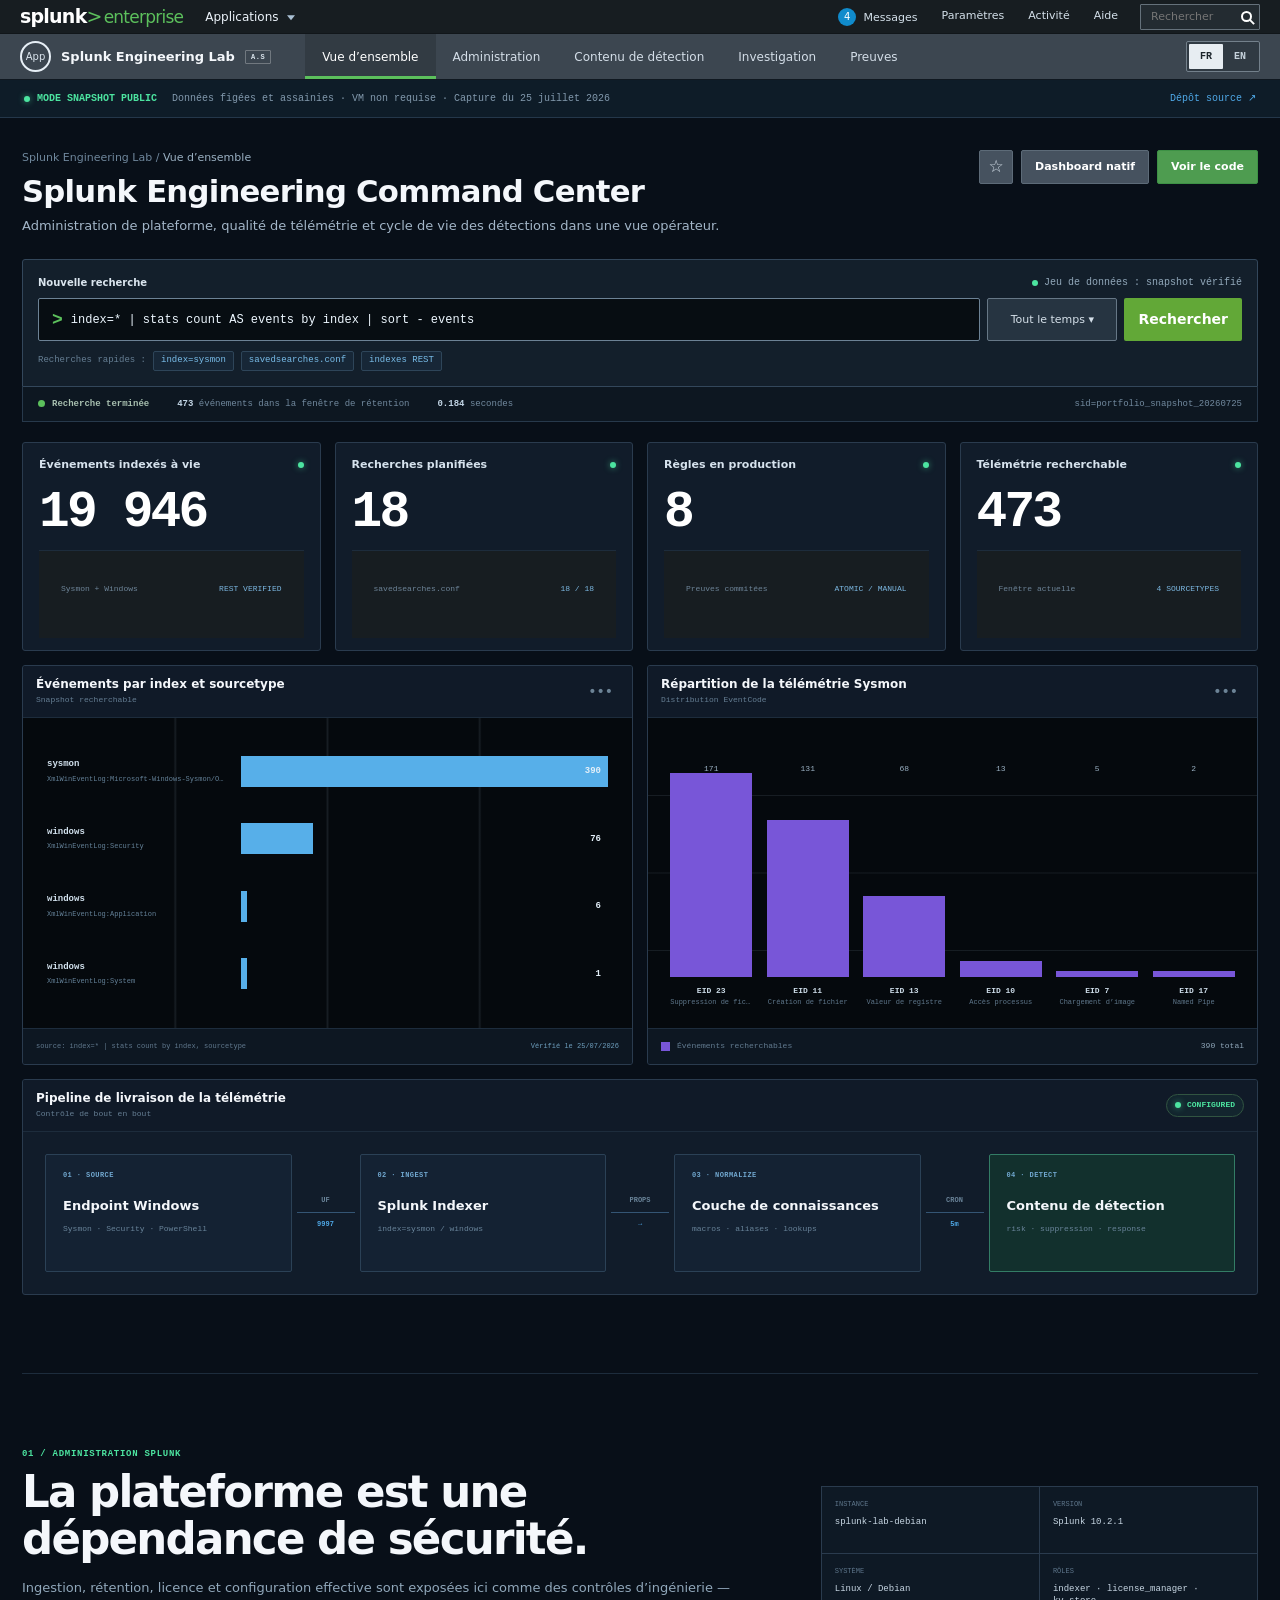
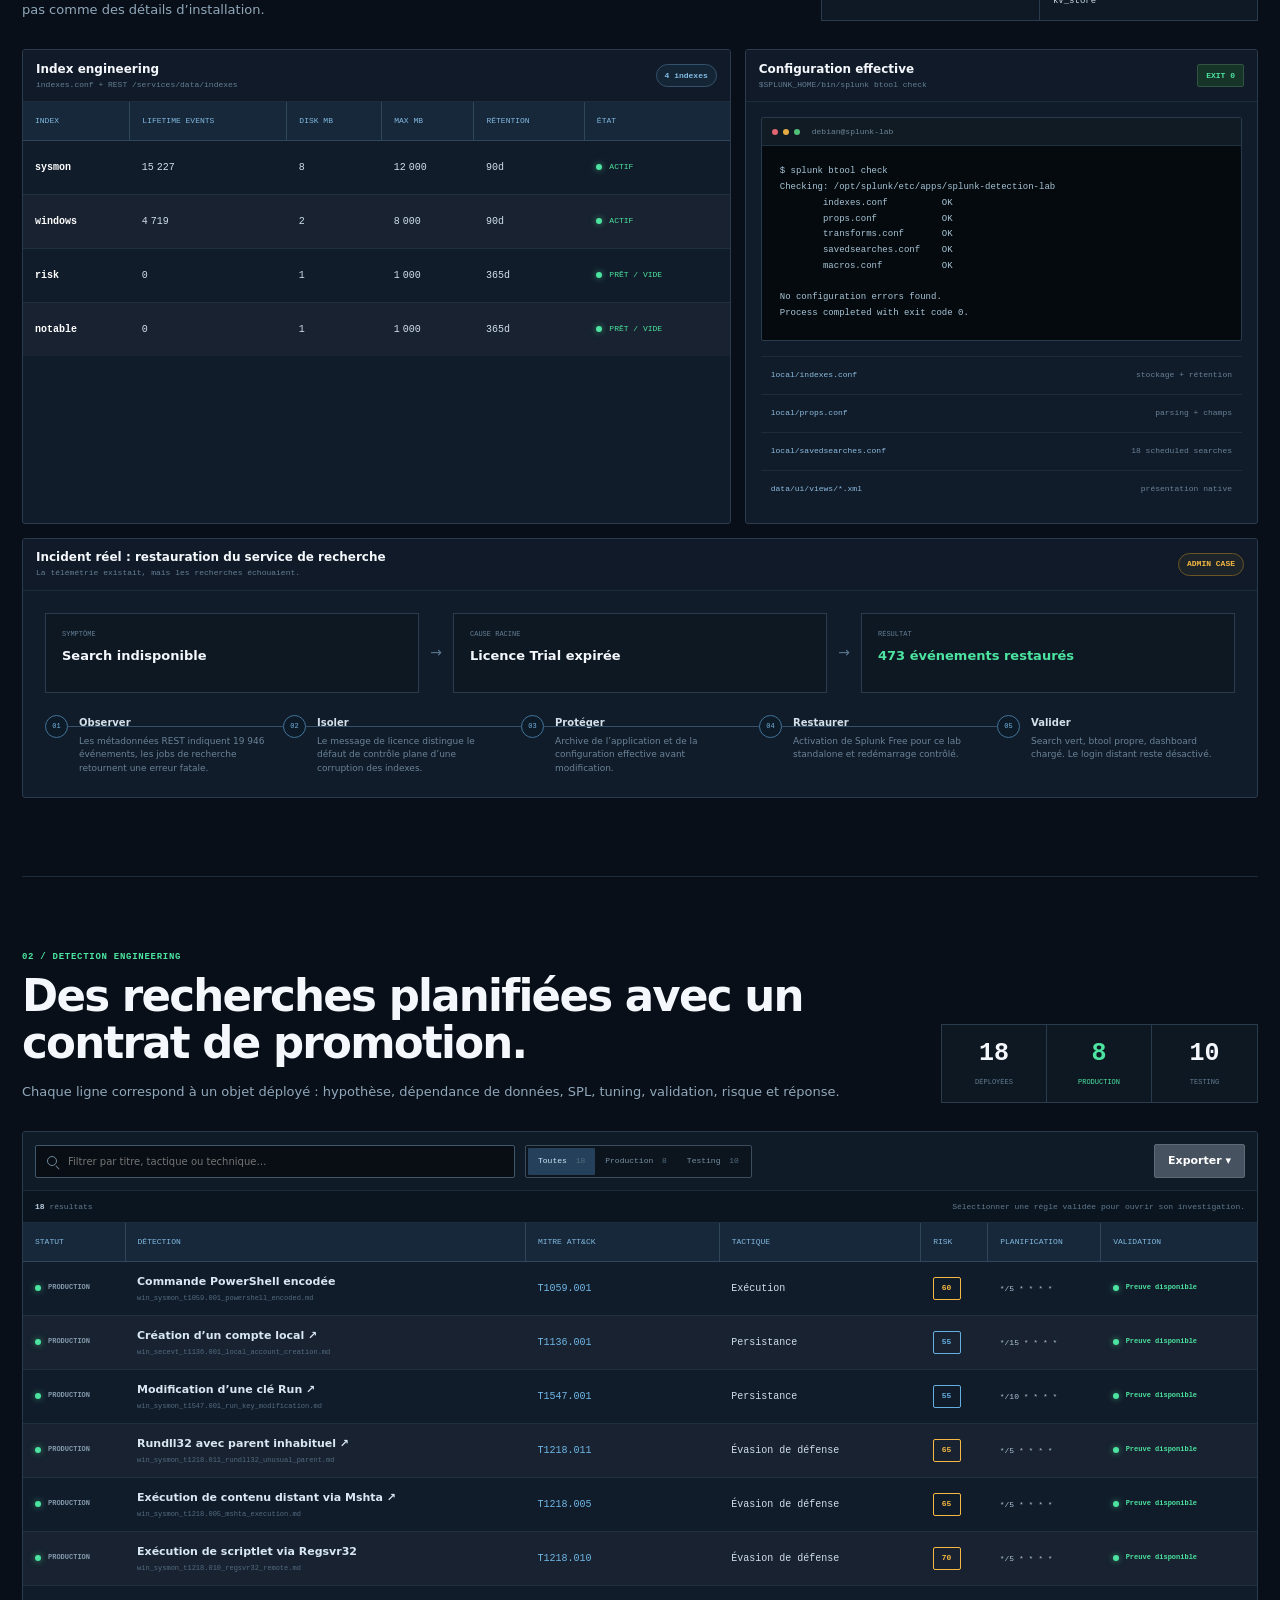
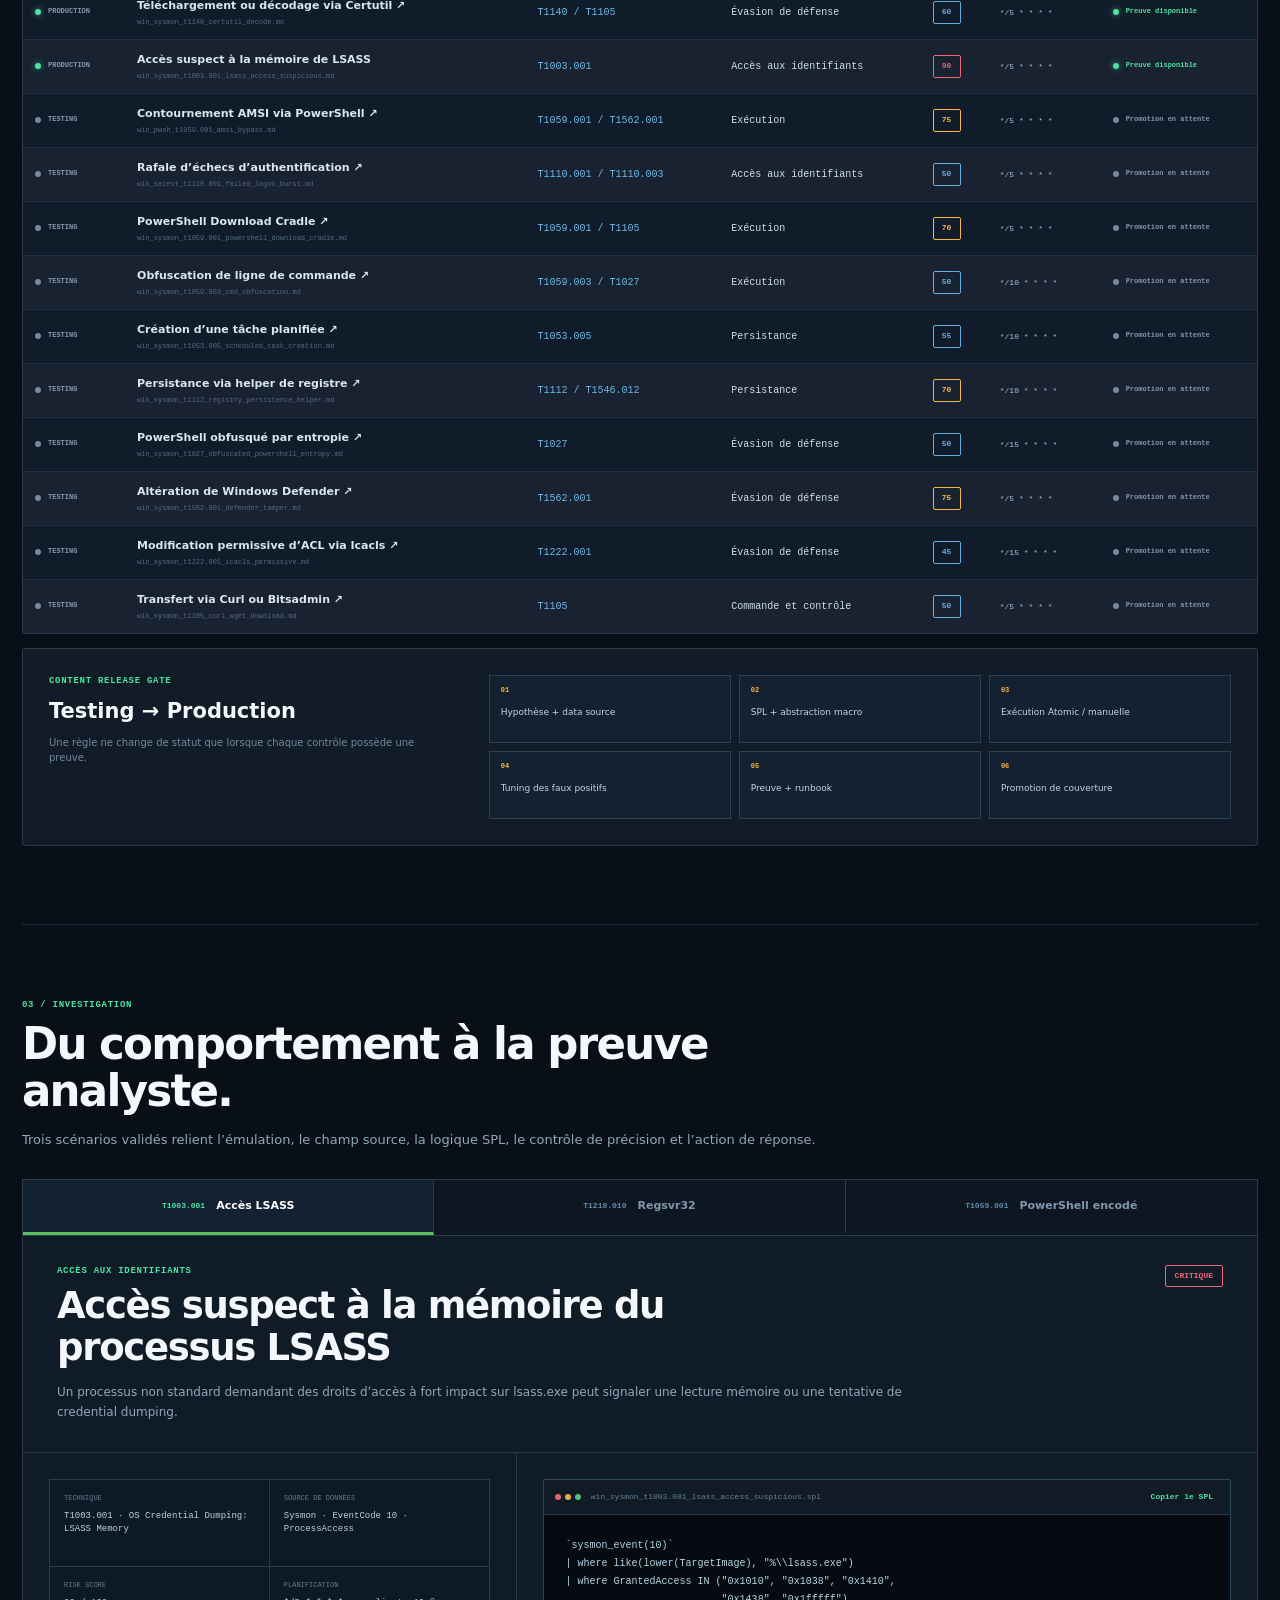
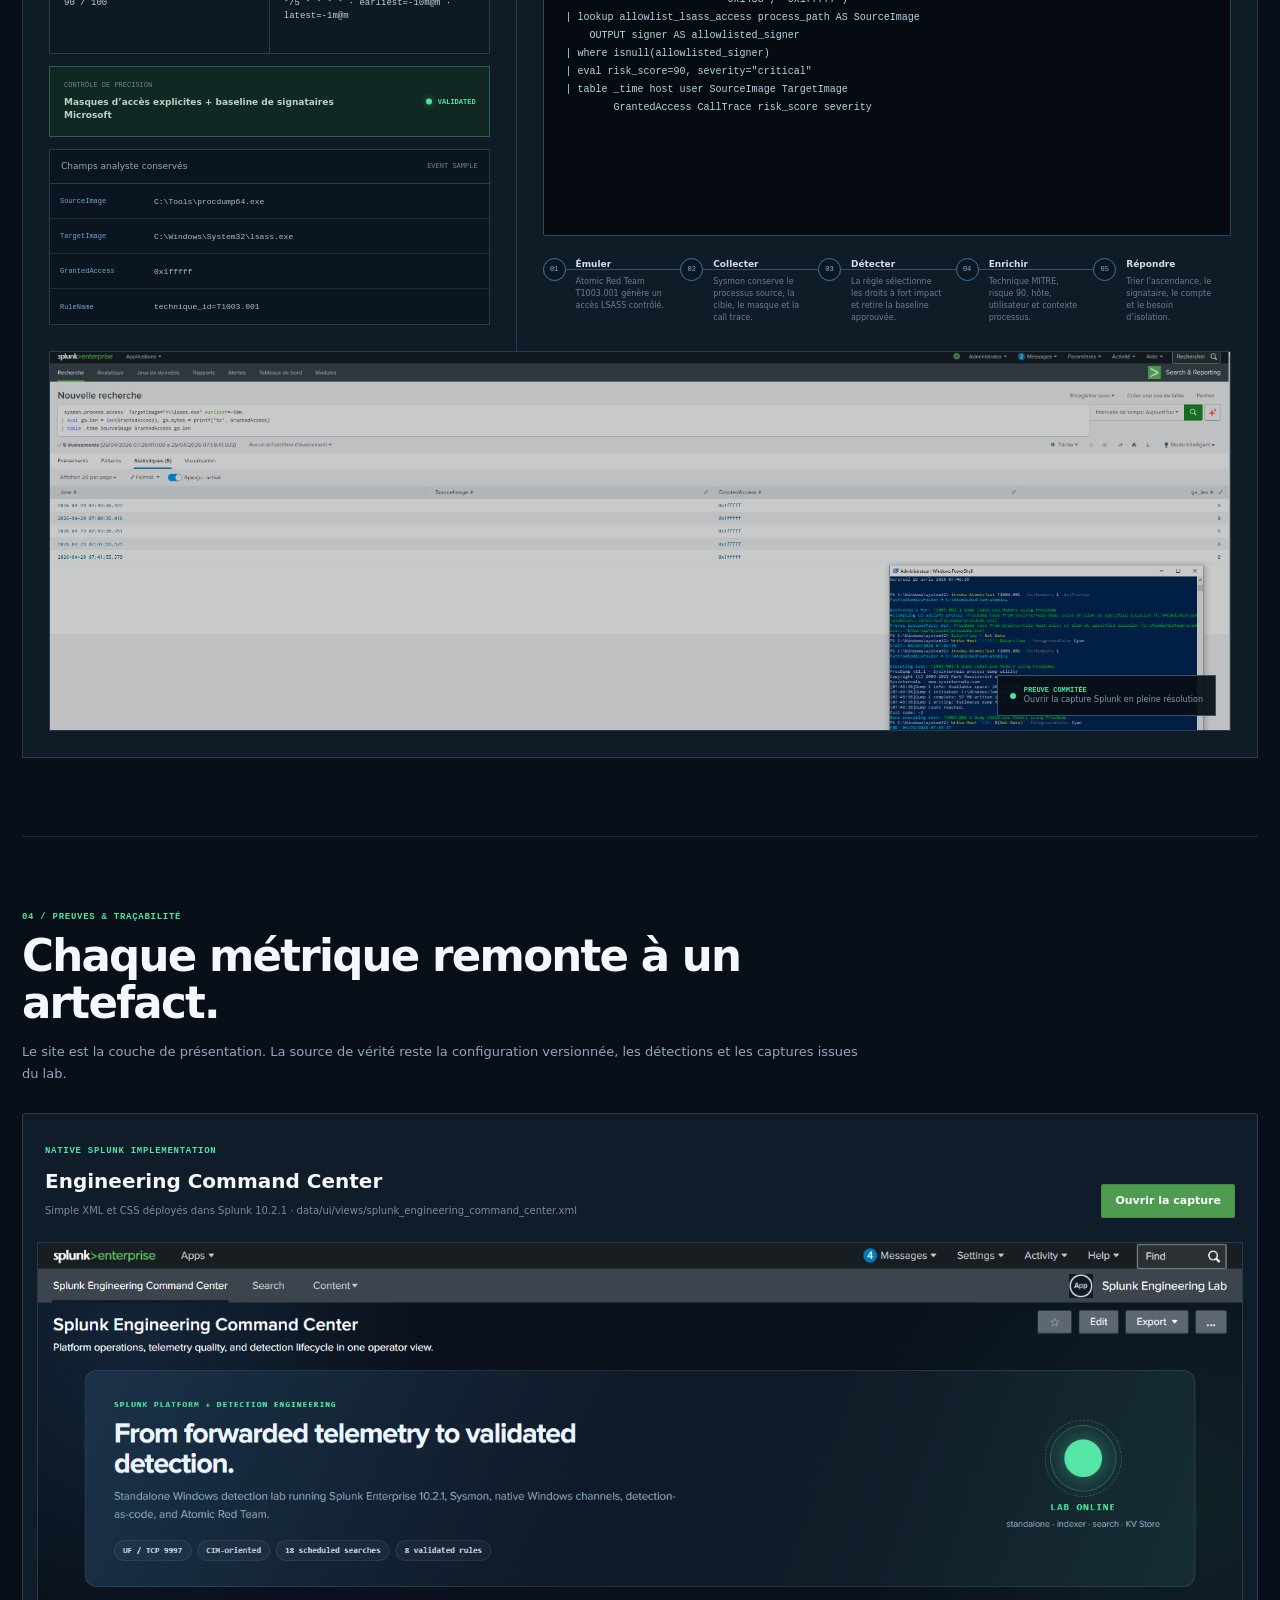
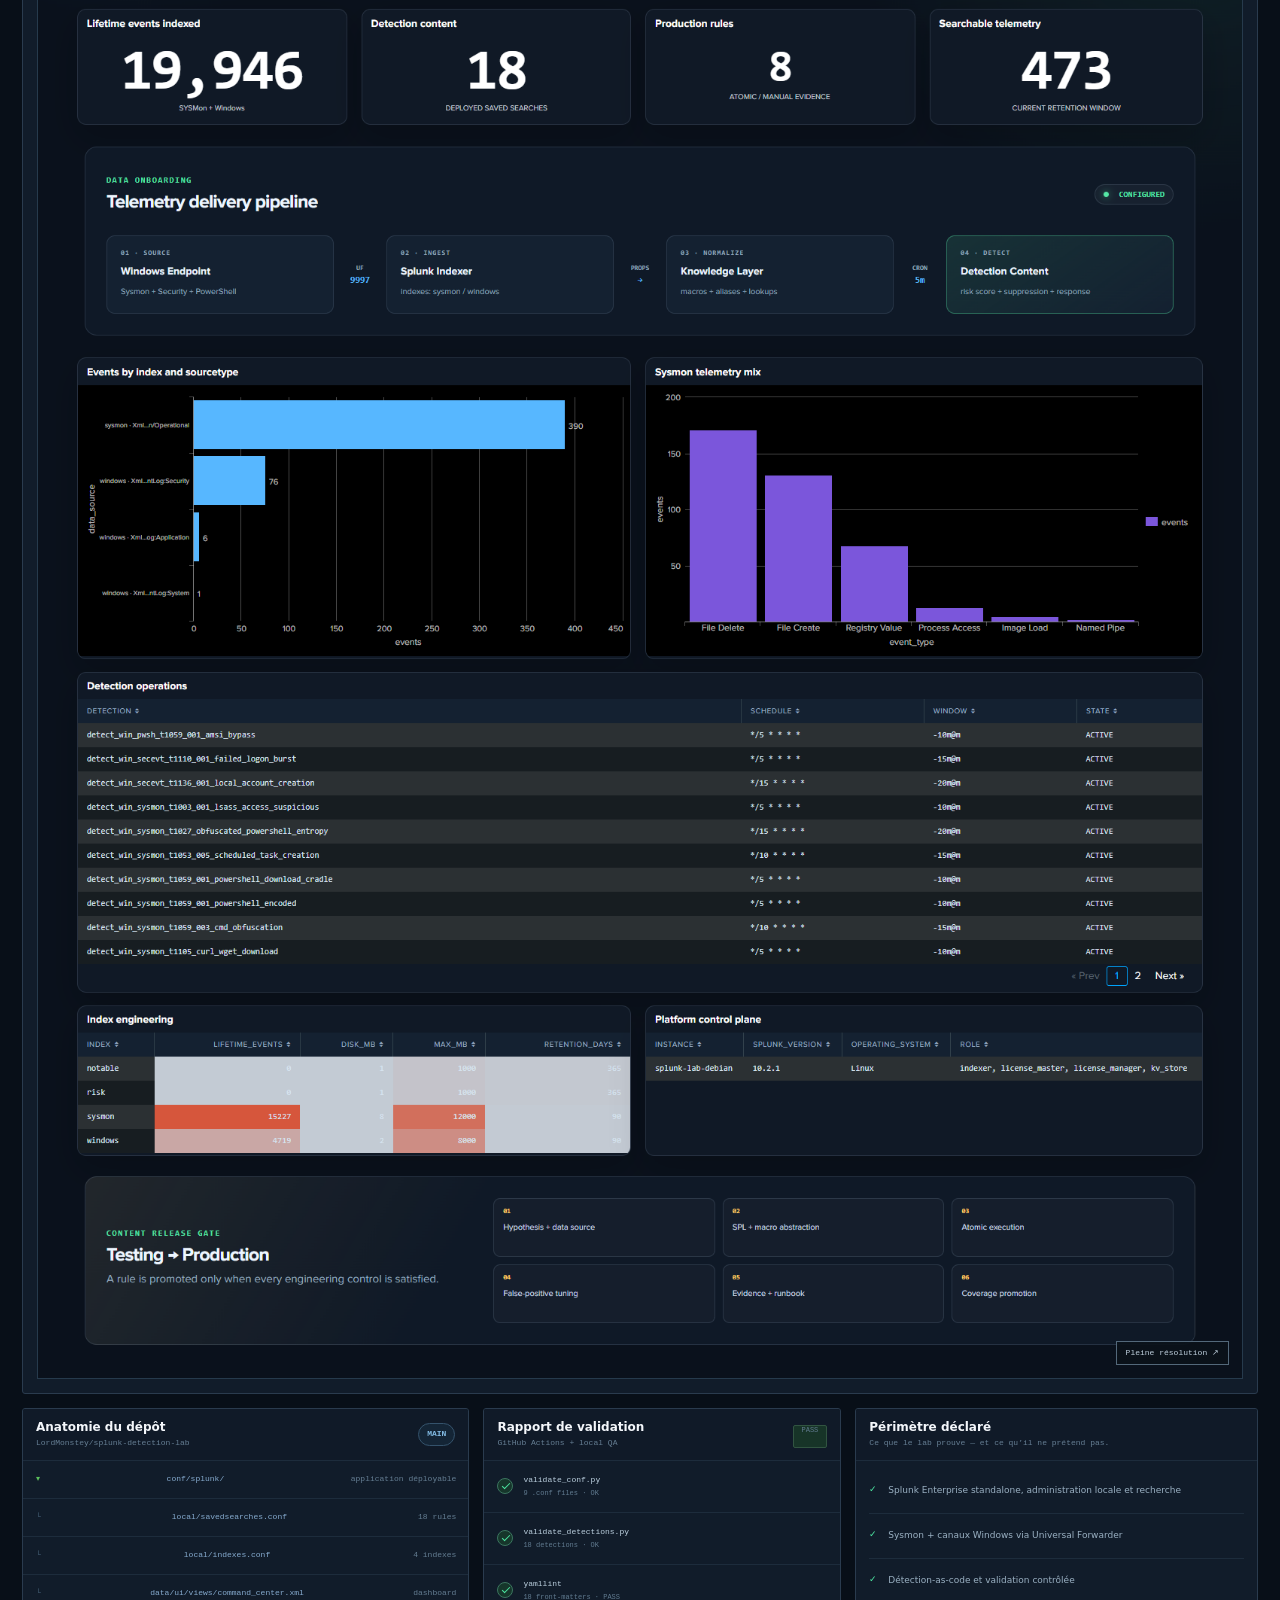
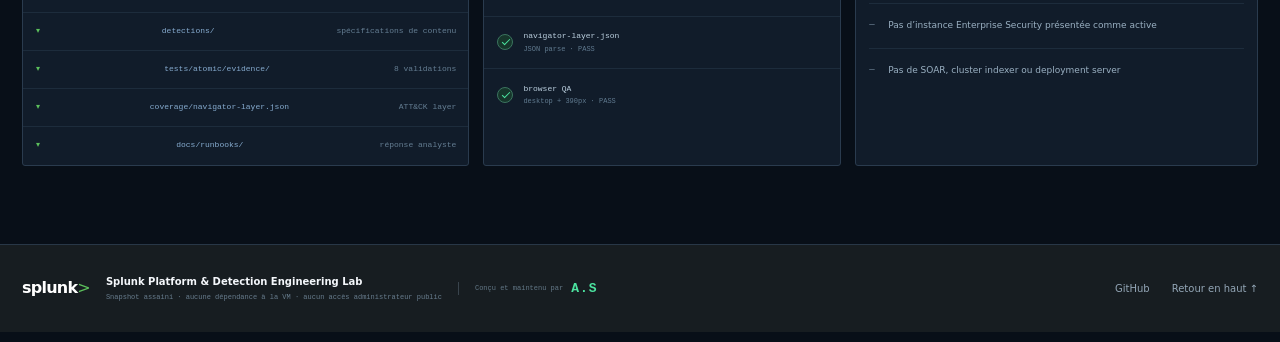
==== commit 3d4f15ac: "chore: remove portfolio contact link" ====
--- a/site/index.html
+++ b/site/index.html
@@ -474,7 +474,6 @@
     </div>
     <nav>
       <a href="https://github.com/LordMonstey" target="_blank" rel="noreferrer">GitHub</a>
-      <a href="mailto:axelsellami@gmail.com">Contact</a>
       <a href="#overview" data-i18n="backTop">Retour en haut ↑</a>
     </nav>
   </footer>
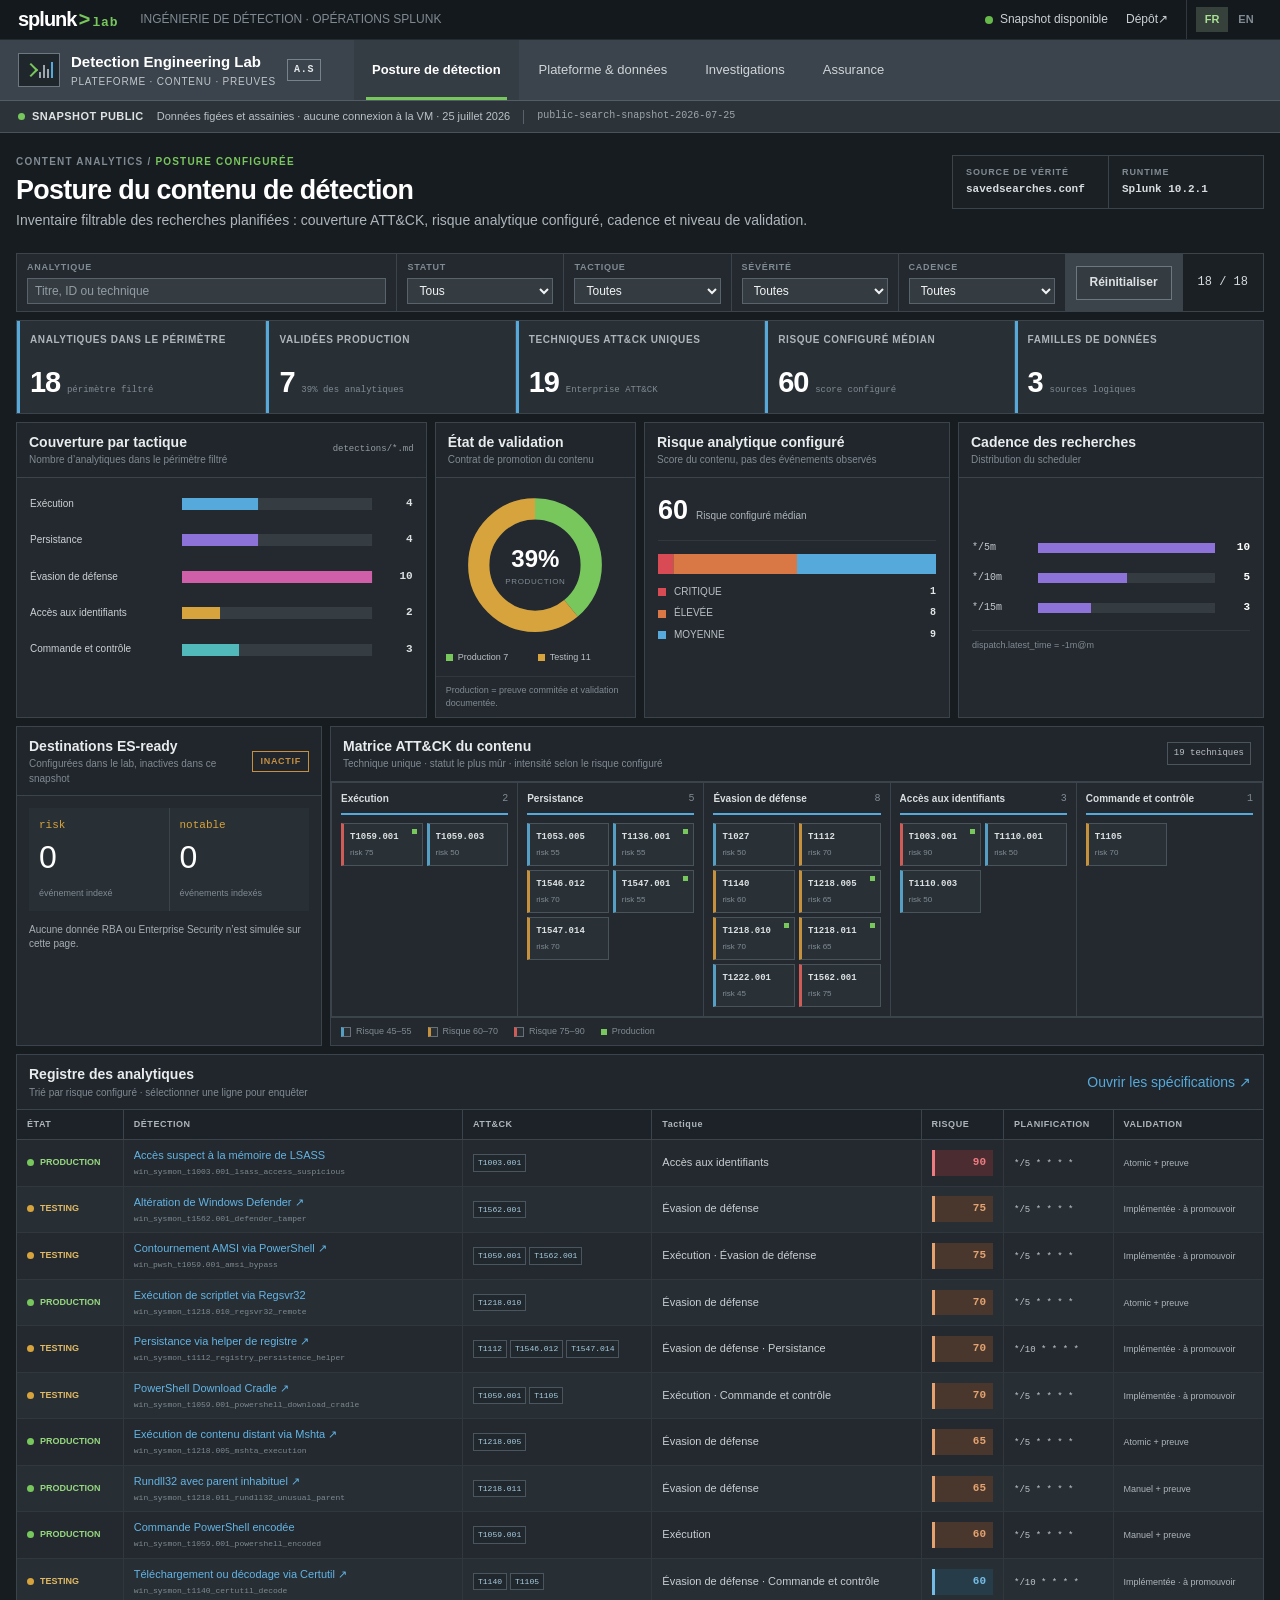
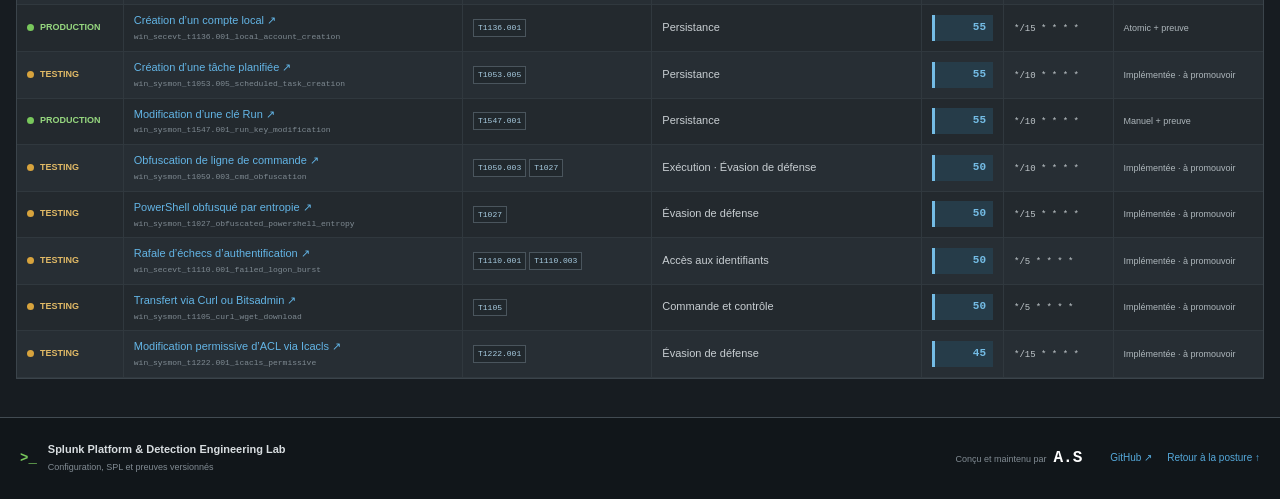
==== commit 091cca58: "Build secure Splunk engineering portfolio" ====
--- a/site/index.html
+++ b/site/index.html
@@ -3,208 +3,328 @@
 <head>
   <meta charset="utf-8">
   <meta name="viewport" content="width=device-width, initial-scale=1">
-  <meta name="description" content="Portfolio Splunk orienté administration de plateforme et detection engineering : onboarding Windows, SPL, détection-as-code, validation Atomic Red Team et preuves opérationnelles.">
-  <meta name="theme-color" content="#171d21">
+  <meta http-equiv="Content-Security-Policy" content="default-src 'self'; base-uri 'none'; form-action 'none'; object-src 'none'; frame-src 'none'; script-src 'self'; style-src 'self'; img-src 'self'; font-src 'self'; connect-src 'none'; media-src 'none'; worker-src 'none'; manifest-src 'self'; upgrade-insecure-requests">
+  <meta name="referrer" content="no-referrer">
+  <meta name="description" content="Portfolio Splunk orienté administration de plateforme et ingénierie de détection : données publiques assainies, recherches planifiées, ATT&CK, SPL, validation et preuves.">
+  <meta name="theme-color" content="#171c21">
   <meta property="og:type" content="website">
-  <meta property="og:title" content="Splunk Platform & Detection Engineering Lab">
-  <meta property="og:description" content="Une implémentation Splunk tangible : plateforme, télémétrie Windows, 18 détections, preuves de validation et investigations interactives.">
+  <meta property="og:title" content="Laboratoire Splunk · Plateforme & ingénierie de détection">
+  <meta property="og:description" content="Une surface opérateur publique et autonome : posture de détection, plateforme, investigations et assurance.">
   <meta property="og:url" content="https://lordmonstey.github.io/splunk-detection-lab/">
   <meta property="og:image" content="https://lordmonstey.github.io/splunk-detection-lab/assets/portfolio-preview.png">
-  <meta name="twitter:card" content="summary_large_image">
-  <title>Splunk Engineering Lab · LordMonstey</title>
+  <meta property="og:image:width" content="1200">
+  <meta property="og:image:height" content="630">
+  <title>Laboratoire Splunk · Plateforme & ingénierie de détection · A.S</title>
   <link rel="icon" href="favicon.svg" type="image/svg+xml">
   <link rel="stylesheet" href="styles.css">
+  <script src="portfolio-data.js" defer></script>
+  <script src="app.js" defer></script>
 </head>
 <body>
-  <a class="skip-link" href="#main" data-i18n="skip">Aller au contenu</a>
-
-  <header class="splunk-globalbar">
-    <a class="splunk-wordmark" href="#overview" aria-label="Splunk Engineering Lab">
-      <span>splunk<span class="splunk-chevron">&gt;</span></span><b>enterprise</b>
+  <a class="skip-link" href="#workspace" data-i18n="skip">Aller au contenu</a>
+
+  <header class="global-bar">
+    <a class="lab-wordmark" href="#posture" aria-label="Splunk Lab, posture de détection" data-i18n-aria-label="ariaWordmark">
+      <span class="wordmark-splunk">splunk</span><span class="wordmark-command">&gt;</span><span class="wordmark-lab">lab</span>
     </a>
-    <button class="apps-button" type="button" data-i18n="apps">Applications</button>
-    <span class="global-spacer"></span>
-    <div class="global-links" aria-label="Navigation Splunk simulée">
-      <span><i class="message-count">4</i> <span data-i18n="messages">Messages</span></span>
-      <span data-i18n="settings">Paramètres</span>
-      <span data-i18n="activity">Activité</span>
-      <span data-i18n="help">Aide</span>
+    <span class="global-context" data-i18n="publicWorkspace">INGÉNIERIE DE DÉTECTION · OPÉRATIONS SPLUNK</span>
+    <div class="global-actions">
+      <span class="global-health"><i aria-hidden="true"></i><span data-i18n="snapshotReady">Snapshot disponible</span></span>
+      <a href="https://github.com/LordMonstey/splunk-detection-lab" target="_blank" rel="noopener noreferrer">
+        <span data-i18n="repository">Dépôt</span><span aria-hidden="true"> ↗</span>
+      </a>
+      <div class="language-switch" role="group" aria-label="Langue" data-i18n-aria-label="ariaLanguage">
+        <button class="active" type="button" data-language="fr" aria-pressed="true">FR</button>
+        <button type="button" data-language="en" aria-pressed="false">EN</button>
+      </div>
     </div>
-    <label class="global-find">
-      <span class="sr-only" data-i18n="globalSearch">Recherche globale</span>
-      <input type="search" placeholder="Rechercher" data-i18n-placeholder="find">
-      <i aria-hidden="true"></i>
-    </label>
   </header>
 
-  <nav class="splunk-appbar" aria-label="Navigation principale">
-    <div class="app-identity">
-      <span class="app-icon">App</span>
-      <strong>Splunk Engineering Lab</strong>
-      <span class="author-signature" aria-label="Signature A.S">A.S</span>
+  <div class="application-bar">
+    <div class="application-identity">
+      <span class="application-mark" aria-hidden="true">
+        <span class="mark-chevron"></span>
+        <span class="mark-signal"><i></i><i></i><i></i><i></i></span>
+      </span>
+      <span class="application-title">
+        <strong>Detection Engineering Lab</strong>
+        <small data-i18n="appSubtitle">PLATEFORME · CONTENU · PREUVES</small>
+      </span>
+      <span class="author-badge" aria-label="Signé A.S" data-i18n-aria-label="ariaSigned">A.S</span>
     </div>
-    <button class="mobile-menu" type="button" aria-expanded="false" aria-controls="app-navigation">
-      <span></span><span></span><span></span>
-      <span class="sr-only" data-i18n="menu">Menu</span>
-    </button>
-    <div id="app-navigation" class="app-navigation">
-      <a class="active" href="#overview" data-i18n="navOverview">Vue d’ensemble</a>
-      <a href="#admin" data-i18n="navAdmin">Administration</a>
-      <a href="#content" data-i18n="navContent">Contenu de détection</a>
-      <a href="#investigate" data-i18n="navInvestigate">Investigation</a>
-      <a href="#evidence" data-i18n="navEvidence">Preuves</a>
-    </div>
-    <div class="language-switch" role="group" aria-label="Language">
-      <button class="active" type="button" data-language="fr" aria-pressed="true">FR</button>
-      <button type="button" data-language="en" aria-pressed="false">EN</button>
-    </div>
-  </nav>
-
-  <aside class="snapshot-strip">
-    <div>
-      <span class="snapshot-state"><i></i><b data-i18n="snapshotMode">MODE SNAPSHOT PUBLIC</b></span>
-      <span data-i18n="snapshotDetail">Données figées et assainies · VM non requise · Capture du 25 juillet 2026</span>
-    </div>
-    <a href="https://github.com/LordMonstey/splunk-detection-lab" target="_blank" rel="noreferrer">
-      <span data-i18n="sourceRepository">Dépôt source</span> ↗
-    </a>
+
+    <nav class="view-navigation" aria-label="Navigation principale" data-i18n-aria-label="ariaMainNavigation" role="tablist">
+      <button class="active" type="button" role="tab" aria-selected="true" aria-controls="posture" data-view="posture">
+        <span data-i18n="navPosture">Posture de détection</span>
+      </button>
+      <button type="button" role="tab" aria-selected="false" aria-controls="platform" data-view="platform">
+        <span data-i18n="navPlatform">Plateforme & données</span>
+      </button>
+      <button type="button" role="tab" aria-selected="false" aria-controls="investigations" data-view="investigations">
+        <span data-i18n="navInvestigations">Investigations</span>
+      </button>
+      <button type="button" role="tab" aria-selected="false" aria-controls="assurance" data-view="assurance">
+        <span data-i18n="navAssurance">Assurance</span>
+      </button>
+    </nav>
+  </div>
+
+  <aside class="snapshot-banner" aria-label="Contexte des données" data-i18n-aria-label="ariaDataContext">
+    <span class="snapshot-mode"><i aria-hidden="true"></i><b data-i18n="snapshotMode">SNAPSHOT PUBLIC</b></span>
+    <span data-i18n="snapshotDescription">Données figées et assainies · aucune connexion à la VM · 25 juillet 2026</span>
+    <span class="snapshot-separator" aria-hidden="true"></span>
+    <code>public-search-snapshot-2026-07-25</code>
   </aside>
 
-  <main id="main">
-    <section id="overview" class="workspace section-anchor">
-      <header class="page-heading">
+  <main id="workspace">
+    <section id="posture" class="view-panel active" role="tabpanel" aria-labelledby="tab-posture" data-view-panel="posture">
+      <header class="view-heading">
         <div>
-          <p class="breadcrumb"><span data-i18n="appName">Splunk Engineering Lab</span> / <b data-i18n="overview">Vue d’ensemble</b></p>
-          <h1>Splunk Engineering Command Center</h1>
-          <p data-i18n="overviewSubtitle">Administration de plateforme, qualité de télémétrie et cycle de vie des détections dans une vue opérateur.</p>
-        </div>
-        <div class="page-actions">
-          <button class="icon-button" type="button" aria-label="Favorite">☆</button>
-          <button class="splunk-button" type="button" data-open-image="assets/evidence/engineering-command-center.png" data-i18n="nativeDashboard">Dashboard natif</button>
-          <a class="splunk-button primary" href="https://github.com/LordMonstey/splunk-detection-lab" target="_blank" rel="noreferrer" data-i18n="viewSource">Voir le code</a>
+          <p class="eyebrow"><span data-i18n="contentAnalytics">CONTENT ANALYTICS</span> / <b data-i18n="configuredPosture">POSTURE CONFIGURÉE</b></p>
+          <h1 data-i18n="postureTitle">Posture du contenu de détection</h1>
+          <p data-i18n="postureIntro">Inventaire filtrable des recherches planifiées : couverture ATT&CK, risque analytique configuré, cadence et niveau de validation.</p>
+        </div>
+        <div class="heading-facts">
+          <span><small data-i18n="sourceOfTruth">SOURCE DE VÉRITÉ</small><b>savedsearches.conf</b></span>
+          <span><small data-i18n="runtime">RUNTIME</small><b>Splunk 10.2.1</b></span>
         </div>
       </header>
 
-      <div class="search-workbench" aria-label="Démonstration de recherche Splunk">
-        <div class="search-label-row">
-          <label for="spl-search"><span data-i18n="newSearch">Nouvelle recherche</span></label>
-          <span><i></i> <span data-i18n="snapshotDataset">Jeu de données : snapshot vérifié</span></span>
-        </div>
-        <div class="search-row">
-          <div class="spl-input">
-            <span aria-hidden="true">&gt;</span>
-            <input id="spl-search" type="text" value="index=* | stats count AS events by index | sort - events" spellcheck="false" autocomplete="off">
-          </div>
-          <button id="time-range" class="time-button" type="button"><span data-i18n="allTime">Tout le temps</span> ▾</button>
-          <button id="run-search" class="search-button" type="button" data-i18n="search">Rechercher</button>
-        </div>
-        <div class="quick-searches" aria-label="Recherches rapides">
-          <span data-i18n="quickSearches">Recherches rapides :</span>
-          <button type="button" data-query="index=sysmon | stats count by EventCode">index=sysmon</button>
-          <button type="button" data-query="| rest /services/saved/searches | search disabled=0">savedsearches.conf</button>
-          <button type="button" data-query="| rest /services/data/indexes | table title totalEventCount">indexes REST</button>
-        </div>
+      <div id="posture-filters" class="filter-ribbon">
+        <div class="filter-field filter-search">
+          <label for="analytic-filter" data-i18n="analytic">Analytique</label>
+          <input id="analytic-filter" type="search" autocomplete="off" placeholder="Titre, ID ou technique" data-i18n-placeholder="analyticPlaceholder">
+        </div>
+        <div class="filter-field">
+          <label for="status-filter" data-i18n="status">Statut</label>
+          <select id="status-filter">
+            <option value="all" data-i18n="allStatuses">Tous</option>
+            <option value="production">Production</option>
+            <option value="testing">Testing</option>
+          </select>
+        </div>
+        <div class="filter-field">
+          <label for="tactic-filter" data-i18n="tactic">Tactique</label>
+          <select id="tactic-filter">
+            <option value="all" data-i18n="allTactics">Toutes</option>
+          </select>
+        </div>
+        <div class="filter-field">
+          <label for="severity-filter" data-i18n="severity">Sévérité</label>
+          <select id="severity-filter">
+            <option value="all" data-i18n="allSeverities">Toutes</option>
+            <option value="critical" data-i18n="critical">Critique</option>
+            <option value="high" data-i18n="high">Élevée</option>
+            <option value="medium" data-i18n="medium">Moyenne</option>
+          </select>
+        </div>
+        <div class="filter-field">
+          <label for="cadence-filter" data-i18n="cadence">Cadence</label>
+          <select id="cadence-filter">
+            <option value="all" data-i18n="allCadences">Toutes</option>
+            <option value="5">5 min</option>
+            <option value="10">10 min</option>
+            <option value="15">15 min</option>
+          </select>
+        </div>
+        <button id="reset-filters" class="secondary-button" type="button" data-i18n="reset">Réinitialiser</button>
+        <output id="filter-count" for="analytic-filter status-filter tactic-filter severity-filter cadence-filter">18 / 18</output>
       </div>
 
-      <div id="search-status" class="search-status" role="status">
-        <div><i></i><strong data-i18n="searchComplete">Recherche terminée</strong></div>
-        <span><b>473</b> <span data-i18n="eventsInWindow">événements dans la fenêtre de rétention</span></span>
-        <span><b>0.184</b> <span data-i18n="seconds">secondes</span></span>
-        <span class="job-id">sid=portfolio_snapshot_20260725</span>
-      </div>
-
-      <div class="metric-grid" aria-label="Indicateurs principaux">
-        <article class="metric-panel">
-          <header><span data-i18n="lifetimeEvents">Événements indexés à vie</span><i class="status-led"></i></header>
-          <strong data-counter="19946">19 946</strong>
-          <footer><span>Sysmon + Windows</span><b>REST VERIFIED</b></footer>
-        </article>
-        <article class="metric-panel">
-          <header><span data-i18n="deployedSearches">Recherches planifiées</span><i class="status-led"></i></header>
-          <strong data-counter="18">18</strong>
-          <footer><span>savedsearches.conf</span><b>18 / 18</b></footer>
-        </article>
-        <article class="metric-panel">
-          <header><span data-i18n="productionRules">Règles en production</span><i class="status-led"></i></header>
-          <strong data-counter="8">8</strong>
-          <footer><span data-i18n="committedEvidence">Preuves commitées</span><b>ATOMIC / MANUAL</b></footer>
-        </article>
-        <article class="metric-panel">
-          <header><span data-i18n="searchableEvents">Télémétrie recherchable</span><i class="status-led"></i></header>
-          <strong data-counter="473">473</strong>
-          <footer><span data-i18n="retentionWindow">Fenêtre actuelle</span><b>4 SOURCETYPES</b></footer>
-        </article>
-      </div>
-
-      <div class="dashboard-grid">
-        <article class="splunk-panel chart-panel">
-          <header class="panel-header">
-            <div><h2 data-i18n="eventsBySource">Événements par index et sourcetype</h2><p data-i18n="searchableSnapshot">Snapshot recherchable</p></div>
-            <button type="button" aria-label="Panel options">•••</button>
-          </header>
-          <div id="source-chart" class="horizontal-chart"></div>
-          <footer class="panel-source"><span>source: index=* | stats count by index, sourcetype</span><b data-i18n="verified25">Vérifié le 25/07/2026</b></footer>
-        </article>
-
-        <article class="splunk-panel chart-panel">
-          <header class="panel-header">
-            <div><h2 data-i18n="sysmonMix">Répartition de la télémétrie Sysmon</h2><p data-i18n="eventCodeDistribution">Distribution EventCode</p></div>
-            <button type="button" aria-label="Panel options">•••</button>
-          </header>
-          <div id="event-chart" class="column-chart"></div>
-          <footer class="chart-legend">
-            <span><i class="legend-blue"></i><span data-i18n="searchableEventsLabel">Événements recherchables</span></span>
-            <b>390 total</b>
+      <div id="posture-kpis" class="posture-kpis" aria-label="Indicateurs de posture" data-i18n-aria-label="ariaPostureMetrics"></div>
+
+      <div class="posture-layout">
+        <article class="panel tactic-panel">
+          <header class="panel-heading">
+            <div>
+              <h2 data-i18n="tacticCoverage">Couverture par tactique</h2>
+              <p data-i18n="tacticCoverageDetail">Nombre d’analytiques dans le périmètre filtré</p>
+            </div>
+            <span class="panel-source">detections/*.md</span>
+          </header>
+          <div id="tactic-chart" class="rank-chart"></div>
+        </article>
+
+        <article class="panel status-panel">
+          <header class="panel-heading">
+            <div>
+              <h2 data-i18n="validationState">État de validation</h2>
+              <p data-i18n="promotionContract">Contrat de promotion du contenu</p>
+            </div>
+          </header>
+          <div id="status-chart" class="donut-layout"></div>
+          <footer class="panel-note" data-i18n="statusFootnote">Production = preuve commitée et validation documentée.</footer>
+        </article>
+
+        <article class="panel severity-panel">
+          <header class="panel-heading">
+            <div>
+              <h2 data-i18n="riskDistribution">Risque analytique configuré</h2>
+              <p data-i18n="notObservedRisk">Score du contenu, pas des événements observés</p>
+            </div>
+          </header>
+          <div id="severity-chart" class="severity-distribution"></div>
+        </article>
+
+        <article class="panel cadence-panel">
+          <header class="panel-heading">
+            <div>
+              <h2 data-i18n="cadenceDistribution">Cadence des recherches</h2>
+              <p data-i18n="schedulerDistribution">Distribution du scheduler</p>
+            </div>
+          </header>
+          <div id="cadence-chart" class="cadence-distribution"></div>
+        </article>
+
+        <article class="panel output-panel">
+          <header class="panel-heading">
+            <div>
+              <h2 data-i18n="esDestinations">Destinations ES-ready</h2>
+              <p data-i18n="configuredNotActive">Configurées dans le lab, inactives dans ce snapshot</p>
+            </div>
+            <span class="state-pill inactive" data-i18n="inactive">INACTIF</span>
+          </header>
+          <div class="output-state">
+            <div>
+              <span>risk</span>
+              <strong>0</strong>
+              <small data-i18n="indexedEvents">événement indexé</small>
+            </div>
+            <div>
+              <span>notable</span>
+              <strong>0</strong>
+              <small data-i18n="indexedEventsPlural">événements indexés</small>
+            </div>
+          </div>
+          <p data-i18n="esDisclaimer">Aucune donnée RBA ou Enterprise Security n’est simulée sur cette page.</p>
+        </article>
+
+        <article class="panel matrix-panel">
+          <header class="panel-heading">
+            <div>
+              <h2 data-i18n="attackMatrix">Matrice ATT&CK du contenu</h2>
+              <p data-i18n="matrixDetail">Technique unique · statut le plus mûr · intensité selon le risque configuré</p>
+            </div>
+            <span id="matrix-scope" class="panel-chip"></span>
+          </header>
+          <div id="attack-matrix" class="attack-matrix"></div>
+          <footer class="matrix-legend">
+            <span><i class="matrix-swatch risk-low"></i><span data-i18n="risk45">Risque 45–55</span></span>
+            <span><i class="matrix-swatch risk-mid"></i><span data-i18n="risk60">Risque 60–70</span></span>
+            <span><i class="matrix-swatch risk-high"></i><span data-i18n="risk75">Risque 75–90</span></span>
+            <span><i class="matrix-marker"></i><span>Production</span></span>
           </footer>
         </article>
 
-        <article class="splunk-panel pipeline-panel">
-          <header class="panel-header">
-            <div><h2 data-i18n="deliveryPipeline">Pipeline de livraison de la télémétrie</h2><p data-i18n="endToEnd">Contrôle de bout en bout</p></div>
-            <span class="configured-badge"><i></i> CONFIGURED</span>
-          </header>
-          <div class="pipeline">
-            <div><small>01 · SOURCE</small><strong data-i18n="windowsEndpoint">Endpoint Windows</strong><span>Sysmon · Security · PowerShell</span></div>
-            <i><span>UF</span><b>9997</b></i>
-            <div><small>02 · INGEST</small><strong>Splunk Indexer</strong><span>index=sysmon / windows</span></div>
-            <i><span>PROPS</span><b>→</b></i>
-            <div><small>03 · NORMALIZE</small><strong data-i18n="knowledgeLayer">Couche de connaissances</strong><span>macros · aliases · lookups</span></div>
-            <i><span>CRON</span><b>5m</b></i>
-            <div class="active"><small>04 · DETECT</small><strong data-i18n="detectionContent">Contenu de détection</strong><span>risk · suppression · response</span></div>
-          </div>
+        <article class="panel analytics-panel">
+          <header class="panel-heading">
+            <div>
+              <h2 data-i18n="analyticRegister">Registre des analytiques</h2>
+              <p data-i18n="heatmapDetail">Trié par risque configuré · sélectionner une ligne pour enquêter</p>
+            </div>
+            <a href="https://github.com/LordMonstey/splunk-detection-lab/tree/main/detections" target="_blank" rel="noopener noreferrer">
+              <span data-i18n="openSpecs">Ouvrir les spécifications</span> ↗
+            </a>
+          </header>
+          <div class="table-scroll">
+            <table class="data-table analytics-table">
+              <thead>
+                <tr>
+                  <th data-i18n="state">ÉTAT</th>
+                  <th data-i18n="detection">DÉTECTION</th>
+                  <th>ATT&CK</th>
+                  <th data-i18n="tactic">TACTIQUE</th>
+                  <th data-i18n="risk">RISQUE</th>
+                  <th data-i18n="schedule">PLANIFICATION</th>
+                  <th data-i18n="validation">VALIDATION</th>
+                </tr>
+              </thead>
+              <tbody id="detection-table"></tbody>
+            </table>
+          </div>
+          <p id="detection-empty" class="empty-state" hidden data-i18n="noDetection">Aucune analytique ne correspond à ce périmètre.</p>
         </article>
       </div>
     </section>
 
-    <section id="admin" class="workspace section-anchor section-divider">
-      <header class="section-heading">
+    <section id="platform" class="view-panel" role="tabpanel" aria-labelledby="tab-platform" data-view-panel="platform" hidden>
+      <header class="view-heading">
         <div>
-          <p class="section-index">01 / <span data-i18n="platformAdmin">ADMINISTRATION SPLUNK</span></p>
-          <h2 data-i18n="platformHeading">La plateforme est une dépendance de sécurité.</h2>
-          <p data-i18n="platformIntro">Ingestion, rétention, licence et configuration effective sont exposées ici comme des contrôles d’ingénierie — pas comme des détails d’installation.</p>
-        </div>
-        <dl class="section-facts">
-          <div><dt data-i18n="instance">Instance</dt><dd>splunk-lab-debian</dd></div>
-          <div><dt data-i18n="version">Version</dt><dd>Splunk 10.2.1</dd></div>
-          <div><dt data-i18n="os">Système</dt><dd>Linux / Debian</dd></div>
-          <div><dt data-i18n="roles">Rôles</dt><dd>indexer · license_manager · kv_store</dd></div>
-        </dl>
+          <p class="eyebrow"><span data-i18n="platformEngineering">PLATFORM ENGINEERING</span> / <b data-i18n="dataQuality">QUALITÉ DES DONNÉES</b></p>
+          <h1 data-i18n="platformTitle">Santé de la plateforme et des données</h1>
+          <p data-i18n="platformIntro">Une vue d’administration lisible hors VM : capacité, rétention, composition du snapshot et chemin de livraison.</p>
+        </div>
+        <div class="heading-facts">
+          <span><small data-i18n="instance">INSTANCE</small><b>standalone</b></span>
+          <span><small data-i18n="license">LICENCE</small><b>Splunk Free</b></span>
+        </div>
       </header>
 
-      <div class="admin-layout">
-        <article class="splunk-panel table-panel">
-          <header class="panel-header">
-            <div><h3 data-i18n="indexEngineering">Index engineering</h3><p>indexes.conf + REST /services/data/indexes</p></div>
-            <span class="panel-chip">4 indexes</span>
+      <div id="platform-facts" class="platform-facts" aria-label="Indicateurs de plateforme" data-i18n-aria-label="ariaPlatformMetrics"></div>
+
+      <div class="platform-layout">
+        <article class="panel search-console">
+          <header class="panel-heading console-heading">
+            <div>
+              <h2 data-i18n="snapshotWorkbench">Atelier de requêtes du snapshot</h2>
+              <p data-i18n="honestSearch">Trois agrégats pris en charge · aucun job Splunk distant</p>
+            </div>
+            <span class="state-pill readonly" data-i18n="readOnly">LECTURE SEULE</span>
+          </header>
+          <div class="search-preset-bar" role="group" aria-label="Recherches disponibles" data-i18n-aria-label="ariaSearchPresets">
+            <button class="active" type="button" data-snapshot-query="sources" data-i18n="presetSources">Sources</button>
+            <button type="button" data-snapshot-query="eventcodes">EventCodes</button>
+            <button type="button" data-snapshot-query="savedsearches" data-i18n="presetSavedSearches">Recherches</button>
+          </div>
+          <div class="query-row">
+            <span class="query-prefix" aria-hidden="true">&gt;</span>
+            <label class="sr-only" for="snapshot-query" data-i18n="snapshotQuery">Requête du snapshot</label>
+            <input id="snapshot-query" type="text" spellcheck="false" autocomplete="off" value="index=* | stats count by index sourcetype | sort - count">
+            <button id="run-snapshot-query" class="primary-button" type="button" data-i18n="run">Exécuter</button>
+          </div>
+          <div id="query-status" class="query-status" role="status" aria-live="polite"></div>
+          <div id="search-result" class="search-result"></div>
+        </article>
+
+        <aside class="panel provenance-panel">
+          <header class="panel-heading">
+            <div>
+              <h2 data-i18n="snapshotManifest">Manifeste du snapshot</h2>
+              <p>public-search-snapshot-2026-07-25</p>
+            </div>
+          </header>
+          <dl class="manifest-list">
+            <div><dt data-i18n="captured">Capturé</dt><dd>25/07/2026</dd></div>
+            <div><dt data-i18n="scope">Périmètre</dt><dd data-i18n="sanitizedWindow">Fenêtre assainie</dd></div>
+            <div><dt data-i18n="transport">Transport</dt><dd data-i18n="noNetwork">Aucun · objet JS local</dd></div>
+            <div><dt data-i18n="integrity">Intégrité</dt><dd>473 = 390 + 83</dd></div>
+          </dl>
+          <div class="supported-queries">
+            <b data-i18n="supportedQueries">REQUÊTES PRISES EN CHARGE</b>
+            <code>index=* | stats count by index sourcetype | sort - count</code>
+            <code>index=sysmon | stats count by EventCode | sort - count</code>
+            <code>| rest /services/saved/searches | search disabled=0 | stats count</code>
+          </div>
+          <p class="provenance-note" data-i18n="unsupportedNote">Toute autre entrée est refusée explicitement ; l’interface ne simule ni SID, ni durée, ni résultat.</p>
+        </aside>
+
+        <article class="panel index-panel">
+          <header class="panel-heading">
+            <div>
+              <h2 data-i18n="indexInventory">Inventaire des indexes</h2>
+              <p>indexes.conf · retention policy · public snapshot</p>
+            </div>
+            <span class="panel-source">conf/splunk/local/indexes.conf</span>
           </header>
           <div class="table-scroll">
-            <table class="splunk-table">
+            <table class="data-table index-table">
               <thead>
                 <tr>
                   <th>INDEX</th>
-                  <th data-i18n="lifetime">LIFETIME EVENTS</th>
-                  <th>DISK MB</th>
-                  <th>MAX MB</th>
+                  <th data-i18n="purpose">USAGE</th>
+                  <th data-i18n="lifetime">LIFETIME</th>
+                  <th>SNAPSHOT</th>
+                  <th data-i18n="capacity">CAPACITÉ</th>
                   <th data-i18n="retention">RÉTENTION</th>
                   <th data-i18n="state">ÉTAT</th>
                 </tr>
@@ -214,279 +334,310 @@
           </div>
         </article>
 
-        <article class="splunk-panel config-panel">
-          <header class="panel-header">
-            <div><h3 data-i18n="effectiveConfig">Configuration effective</h3><p>$SPLUNK_HOME/bin/splunk btool check</p></div>
-            <span class="success-badge">EXIT 0</span>
-          </header>
-          <div class="terminal">
-            <div class="terminal-bar"><span></span><span></span><span></span><b>debian@splunk-lab</b></div>
-            <pre><code>$ splunk btool check
-Checking: /opt/splunk/etc/apps/splunk-detection-lab
-        indexes.conf          OK
-        props.conf            OK
-        transforms.conf       OK
-        savedsearches.conf    OK
-        macros.conf           OK
-
-No configuration errors found.
-Process completed with exit code 0.</code></pre>
-          </div>
-          <ul class="config-paths">
-            <li><span>local/indexes.conf</span><b data-i18n="storageRetention">stockage + rétention</b></li>
-            <li><span>local/props.conf</span><b data-i18n="parsingFields">parsing + champs</b></li>
-            <li><span>local/savedsearches.conf</span><b>18 scheduled searches</b></li>
-            <li><span>data/ui/views/*.xml</span><b data-i18n="nativePresentation">présentation native</b></li>
+        <article class="panel delivery-panel">
+          <header class="panel-heading">
+            <div>
+              <h2 data-i18n="deliveryPath">Chemin de livraison contrôlé</h2>
+              <p data-i18n="deliveryDetail">Du capteur au contenu versionné</p>
+            </div>
+            <span class="state-pill healthy" data-i18n="verifiedPath">CHEMIN VÉRIFIÉ</span>
+          </header>
+          <ol class="delivery-path">
+            <li>
+              <span class="path-index">01</span>
+              <div><small>SOURCE</small><b data-i18n="windowsEndpoint">Endpoint Windows</b><p>Sysmon · Security · Application · System</p></div>
+              <code>event channels</code>
+            </li>
+            <li>
+              <span class="path-index">02</span>
+              <div><small>FORWARD</small><b>Universal Forwarder</b><p data-i18n="ufDetail">Abonnements explicites dans inputs.conf</p></div>
+              <code>9997/tcp</code>
+            </li>
+            <li>
+              <span class="path-index">03</span>
+              <div><small>INDEX</small><b>Splunk Enterprise</b><p data-i18n="indexDetail">Séparation sysmon / windows et rétention bornée</p></div>
+              <code>indexes.conf</code>
+            </li>
+            <li>
+              <span class="path-index">04</span>
+              <div><small>NORMALIZE</small><b data-i18n="knowledgeObjects">Objets de connaissance</b><p>macros · CIM-oriented rename · allowlists</p></div>
+              <code>macros.conf</code>
+            </li>
+            <li>
+              <span class="path-index">05</span>
+              <div><small>DETECT</small><b data-i18n="scheduledContent">Contenu planifié</b><p data-i18n="schedulerDetail">18 définitions déployées et suppressions ciblées</p></div>
+              <code>savedsearches.conf</code>
+            </li>
+          </ol>
+        </article>
+
+        <aside class="panel control-plane-panel">
+          <header class="panel-heading">
+            <div>
+              <h2 data-i18n="controlPlane">Contrôles d’administration</h2>
+              <p data-i18n="effectiveConfig">Configuration effective et reprise</p>
+            </div>
+          </header>
+          <ul class="control-list">
+            <li><span>btool check</span><b data-i18n="confSyntax">Syntaxe des .conf</b><i class="control-ok">PASS</i></li>
+            <li><span>allowlist_lsass_access</span><b data-i18n="lookupControl">Lookup d’allowlist</b><i class="control-ok">PASS</i></li>
+            <li><span>SSH</span><b data-i18n="sshControl">Authentification par clé</b><i class="control-ok">KEY ONLY</i></li>
+            <li><span>8089 / loopback</span><b data-i18n="managementApiControl">API de management hors loopback</b><i class="control-off">OFF</i></li>
           </ul>
-        </article>
-
-        <article class="splunk-panel incident-panel">
-          <header class="panel-header">
-            <div><h3 data-i18n="recoveryTitle">Incident réel : restauration du service de recherche</h3><p data-i18n="recoverySubtitle">La télémétrie existait, mais les recherches échouaient.</p></div>
-            <span class="panel-chip amber">ADMIN CASE</span>
-          </header>
-          <div class="incident-summary">
-            <div><span data-i18n="symptom">SYMPTÔME</span><strong data-i18n="searchUnavailable">Search indisponible</strong></div>
-            <i>→</i>
-            <div><span data-i18n="rootCause">CAUSE RACINE</span><strong data-i18n="expiredTrial">Licence Trial expirée</strong></div>
-            <i>→</i>
-            <div><span data-i18n="result">RÉSULTAT</span><strong class="success-text" data-i18n="eventsRestored">473 événements restaurés</strong></div>
-          </div>
-          <ol class="incident-steps">
-            <li><span>01</span><div><strong data-i18n="observe">Observer</strong><p data-i18n="observeDetail">Les métadonnées REST indiquent 19 946 événements, les jobs de recherche retournent une erreur fatale.</p></div></li>
-            <li><span>02</span><div><strong data-i18n="isolate">Isoler</strong><p data-i18n="isolateDetail">Le message de licence distingue le défaut de contrôle plane d’une corruption des indexes.</p></div></li>
-            <li><span>03</span><div><strong data-i18n="protect">Protéger</strong><p data-i18n="protectDetail">Archive de l’application et de la configuration effective avant modification.</p></div></li>
-            <li><span>04</span><div><strong data-i18n="recover">Restaurer</strong><p data-i18n="recoverDetail">Activation de Splunk Free pour ce lab standalone et redémarrage contrôlé.</p></div></li>
-            <li><span>05</span><div><strong data-i18n="validate">Valider</strong><p data-i18n="validateDetail">Search vert, btool propre, dashboard chargé. Le login distant reste désactivé.</p></div></li>
-          </ol>
-        </article>
+        </aside>
       </div>
     </section>
 
-    <section id="content" class="workspace section-anchor section-divider">
-      <header class="section-heading compact">
+    <section id="investigations" class="view-panel" role="tabpanel" aria-labelledby="tab-investigations" data-view-panel="investigations" hidden>
+      <header class="view-heading">
         <div>
-          <p class="section-index">02 / DETECTION ENGINEERING</p>
-          <h2 data-i18n="contentHeading">Des recherches planifiées avec un contrat de promotion.</h2>
-          <p data-i18n="contentIntro">Chaque ligne correspond à un objet déployé : hypothèse, dépendance de données, SPL, tuning, validation, risque et réponse.</p>
-        </div>
-        <div class="release-stats">
-          <span><b>18</b><small data-i18n="deployed">DÉPLOYÉES</small></span>
-          <span class="production"><b>8</b><small>PRODUCTION</small></span>
-          <span><b>10</b><small>TESTING</small></span>
+          <p class="eyebrow"><span data-i18n="analystWorkflow">ANALYST WORKFLOW</span> / <b data-i18n="fieldEvidence">PREUVE TERRAIN</b></p>
+          <h1 data-i18n="investigationTitle">Atelier d’investigation</h1>
+          <p data-i18n="investigationIntro">Trois cas validés relient l’émulation, la télémétrie source, le SPL déployé, le tuning et l’action analyste.</p>
+        </div>
+        <div class="heading-facts">
+          <span><small data-i18n="method">MÉTHODE</small><b data-i18n="methodFlow">Atomic / manuel → Sysmon → SPL</b></span>
+          <span><small data-i18n="evidence">PREUVE</small><b data-i18n="committed">Commitée</b></span>
         </div>
       </header>
 
-      <article class="splunk-panel detection-console">
-        <header class="content-toolbar">
-          <label class="content-search">
-            <span aria-hidden="true"></span>
-            <input id="detection-search" type="search" placeholder="Filtrer par titre, tactique ou technique…" data-i18n-placeholder="filterPlaceholder">
-          </label>
-          <div class="status-filters" role="group" aria-label="Filtres de statut">
-            <button class="active" type="button" data-filter="all"><span data-i18n="all">Toutes</span> <b>18</b></button>
-            <button type="button" data-filter="production">Production <b>8</b></button>
-            <button type="button" data-filter="testing">Testing <b>10</b></button>
-          </div>
-          <button class="splunk-button" type="button" data-i18n="export">Exporter ▾</button>
-        </header>
-        <div class="detection-summary">
-          <span><b id="visible-count">18</b> <span data-i18n="results">résultats</span></span>
-          <span data-i18n="tableTip">Sélectionner une règle validée pour ouvrir son investigation.</span>
-        </div>
-        <div class="table-scroll">
-          <table class="splunk-table detection-table">
-            <thead>
-              <tr>
-                <th data-i18n="status">STATUT</th>
-                <th data-i18n="detection">DÉTECTION</th>
-                <th>MITRE ATT&amp;CK</th>
-                <th data-i18n="tactic">TACTIQUE</th>
-                <th>RISK</th>
-                <th data-i18n="schedule">PLANIFICATION</th>
-                <th data-i18n="validation">VALIDATION</th>
-              </tr>
-            </thead>
-            <tbody id="detection-table"></tbody>
-          </table>
-        </div>
-        <p id="empty-state" class="empty-state" hidden data-i18n="empty">Aucune détection ne correspond à ce filtre.</p>
-      </article>
-
-      <div class="release-gate">
-        <div>
-          <p class="section-index" data-i18n="releaseGate">CONTENT RELEASE GATE</p>
-          <h3>Testing → Production</h3>
-          <span data-i18n="releaseIntro">Une règle ne change de statut que lorsque chaque contrôle possède une preuve.</span>
-        </div>
-        <ol>
-          <li><b>01</b><span data-i18n="gate1">Hypothèse + data source</span></li>
-          <li><b>02</b><span data-i18n="gate2">SPL + abstraction macro</span></li>
-          <li><b>03</b><span data-i18n="gate3">Exécution Atomic / manuelle</span></li>
-          <li><b>04</b><span data-i18n="gate4">Tuning des faux positifs</span></li>
-          <li><b>05</b><span data-i18n="gate5">Preuve + runbook</span></li>
-          <li><b>06</b><span data-i18n="gate6">Promotion de couverture</span></li>
-        </ol>
+      <div class="investigation-shell">
+        <aside class="case-queue">
+          <header>
+            <span data-i18n="caseQueue">FILE D’INVESTIGATION</span>
+            <b>03</b>
+          </header>
+          <div id="case-tabs" role="tablist" aria-orientation="vertical"></div>
+          <footer>
+            <span data-i18n="sampleNotice">Échantillons assainis</span>
+            <i aria-hidden="true"></i>
+          </footer>
+        </aside>
+
+        <article class="case-workspace">
+          <header class="case-header">
+            <div>
+              <span id="case-tactic" class="case-tactic"></span>
+              <h2 id="case-title"></h2>
+              <code id="case-id"></code>
+            </div>
+            <div id="case-badges" class="case-badges"></div>
+          </header>
+
+          <div class="case-thesis">
+            <div>
+              <small data-i18n="detectionHypothesis">HYPOTHÈSE DE DÉTECTION</small>
+              <p id="case-hypothesis"></p>
+            </div>
+            <div>
+              <small data-i18n="precisionControl">CONTRÔLE DE PRÉCISION</small>
+              <p id="case-tuning"></p>
+            </div>
+          </div>
+
+          <div class="case-analysis-grid">
+            <section class="spl-panel">
+              <header>
+                <div><span data-i18n="deployedSpl">SPL DÉPLOYÉ</span><code id="case-file"></code></div>
+                <button id="copy-spl" type="button" data-i18n="copy">Copier</button>
+              </header>
+              <pre><code id="case-spl"></code></pre>
+              <footer><span id="case-schedule"></span><b>savedsearches.conf</b></footer>
+            </section>
+
+            <aside class="analyst-panel">
+              <header><span data-i18n="preservedFields">CHAMPS CONSERVÉS</span><b data-i18n="sanitizedSample">ÉCHANTILLON ASSAINI</b></header>
+              <dl id="case-fields"></dl>
+              <div class="response-block">
+                <small data-i18n="analystAction">ACTION ANALYSTE</small>
+                <p id="case-response"></p>
+              </div>
+            </aside>
+          </div>
+
+          <div class="case-validation-grid">
+            <button id="case-evidence" class="case-evidence" type="button">
+              <img id="case-evidence-image" src="assets/evidence/t1003-lsass.png" alt="Résultat Splunk de validation du cas sélectionné">
+              <span><b data-i18n="openEvidence">OUVRIR LA PREUVE</b><small id="case-evidence-caption"></small></span>
+            </button>
+            <ol class="case-path">
+              <li><span>01</span><div><b data-i18n="emulate">Émuler</b><p data-i18n="emulateDetail">Atomic ou scénario manuel borné.</p></div></li>
+              <li><span>02</span><div><b data-i18n="collect">Collecter</b><p data-i18n="collectDetail">Conserver les champs nécessaires au triage.</p></div></li>
+              <li><span>03</span><div><b data-i18n="match">Détecter</b><p data-i18n="matchDetail">Appliquer le SPL et les exclusions explicites.</p></div></li>
+              <li><span>04</span><div><b data-i18n="validate">Valider</b><p data-i18n="validateDetail">Retrouver l’événement et commiter la preuve.</p></div></li>
+              <li><span>05</span><div><b data-i18n="respond">Répondre</b><p data-i18n="respondDetail">Passer du signal au contexte et à la décision.</p></div></li>
+            </ol>
+          </div>
+        </article>
       </div>
     </section>
 
-    <section id="investigate" class="workspace section-anchor section-divider">
-      <header class="section-heading compact">
+    <section id="assurance" class="view-panel" role="tabpanel" aria-labelledby="tab-assurance" data-view-panel="assurance" hidden>
+      <header class="view-heading">
         <div>
-          <p class="section-index">03 / <span data-i18n="investigation">INVESTIGATION</span></p>
-          <h2 data-i18n="investigationHeading">Du comportement à la preuve analyste.</h2>
-          <p data-i18n="investigationIntro">Trois scénarios validés relient l’émulation, le champ source, la logique SPL, le contrôle de précision et l’action de réponse.</p>
+          <p class="eyebrow"><span data-i18n="engineeringAssurance">ENGINEERING ASSURANCE</span> / <b data-i18n="traceability">TRAÇABILITÉ</b></p>
+          <h1 data-i18n="assuranceTitle">Preuves & maîtrise de la livraison</h1>
+          <p data-i18n="assuranceIntro">Chaque affirmation publique renvoie à une configuration, une spécification ou une capture ; les limites restent visibles.</p>
+        </div>
+        <div class="heading-facts">
+          <span><small data-i18n="deliveryModel">MODÈLE</small><b>Detection-as-Code</b></span>
+          <span><small data-i18n="publicSurface">SURFACE PUBLIQUE</small><b data-i18n="staticReadOnly">Statique / lecture seule</b></span>
         </div>
       </header>
 
-      <div class="case-tabs" role="tablist" aria-label="Investigations validées">
-        <button class="active" type="button" role="tab" aria-selected="true" data-case="lsass"><b>T1003.001</b><span data-i18n="caseLsass">Accès LSASS</span></button>
-        <button type="button" role="tab" aria-selected="false" data-case="regsvr32"><b>T1218.010</b><span>Regsvr32</span></button>
-        <button type="button" role="tab" aria-selected="false" data-case="powershell"><b>T1059.001</b><span>PowerShell encodé</span></button>
-      </div>
-
-      <article class="investigation-workbench">
-        <div class="investigation-header">
-          <div>
-            <p id="case-tactic" class="section-index"></p>
-            <h3 id="case-title"></h3>
-            <p id="case-hypothesis"></p>
-          </div>
-          <span id="case-severity" class="severity-badge"></span>
-        </div>
-
-        <div class="investigation-grid">
-          <aside class="case-context">
-            <dl>
-              <div><dt data-i18n="technique">Technique</dt><dd id="case-technique"></dd></div>
-              <div><dt data-i18n="dataSource">Source de données</dt><dd id="case-source"></dd></div>
-              <div><dt>Risk score</dt><dd id="case-risk"></dd></div>
-              <div><dt data-i18n="scheduleLabel">Planification</dt><dd id="case-schedule"></dd></div>
+      <div class="assurance-layout">
+        <article class="panel claim-ledger">
+          <header class="panel-heading">
+            <div>
+              <h2 data-i18n="claimLedger">Registre des affirmations</h2>
+              <p data-i18n="claimLedgerDetail">De la métrique affichée à l’artefact versionné</p>
+            </div>
+            <span class="state-pill healthy" data-i18n="traceable">TRAÇABLE</span>
+          </header>
+          <div class="table-scroll">
+            <table class="data-table">
+              <thead>
+                <tr>
+                  <th data-i18n="publicClaim">AFFIRMATION PUBLIQUE</th>
+                  <th data-i18n="sourceArtifact">ARTEFACT SOURCE</th>
+                  <th data-i18n="verification">VÉRIFICATION</th>
+                  <th data-i18n="scope">PÉRIMÈTRE</th>
+                </tr>
+              </thead>
+              <tbody>
+                <tr>
+                  <td data-i18n="claimTelemetry">Composition des 473 événements</td>
+                  <td><code>public-search-snapshot-2026-07-25</code></td>
+                  <td><span class="ledger-state">390 + 83 = 473</span></td>
+                  <td data-i18n="frozenAggregate">Agrégat figé</td>
+                </tr>
+                <tr>
+                  <td data-i18n="claimDetections">Recherches planifiées et cadences</td>
+                  <td><code>conf/splunk/local/savedsearches.conf</code></td>
+                  <td><span class="ledger-state">disabled = 0</span></td>
+                  <td data-i18n="deployedContent">Contenu déployé</td>
+                </tr>
+                <tr>
+                  <td data-i18n="claimCoverage">Techniques et statuts ATT&CK</td>
+                  <td><code>coverage/coverage.md</code></td>
+                  <td><span class="ledger-state">Navigator layer</span></td>
+                  <td data-i18n="contentPosture">Posture du contenu</td>
+                </tr>
+                <tr>
+                  <td data-i18n="claimEvidence">Preuves et constats de validation</td>
+                  <td><code>tests/atomic/evidence/</code></td>
+                  <td><span class="ledger-state">PNG + runbook</span></td>
+                  <td data-i18n="controlledLab">Lab contrôlé</td>
+                </tr>
+                <tr>
+                  <td data-i18n="claimRetention">Capacité et rétention</td>
+                  <td><code>conf/splunk/local/indexes.conf</code></td>
+                  <td><span class="ledger-state">btool check</span></td>
+                  <td data-i18n="localInstance">Instance locale</td>
+                </tr>
+              </tbody>
+            </table>
+          </div>
+        </article>
+
+        <article class="panel release-panel">
+          <header class="panel-heading">
+            <div>
+              <h2 data-i18n="promotionQueue">File de promotion</h2>
+              <p data-i18n="promotionQueueDetail">Un blocage concret, pas un score décoratif</p>
+            </div>
+            <span class="state-pill boundary">TESTING</span>
+          </header>
+          <div class="promotion-card">
+            <div class="promotion-head">
+              <div><b>Certutil · T1140 / T1105</b><code>win_sysmon_t1140_certutil_decode</code></div>
+              <strong>RISK 60</strong>
+            </div>
+            <dl class="promotion-details">
+              <div><dt data-i18n="promotionFinding">CONSTAT</dt><dd data-i18n="promotionFindingDetail">Le test Atomic renomme certutil.exe.</dd></div>
+              <div><dt data-i18n="promotionCandidate">CANDIDAT</dt><dd><code>Image OR OriginalFileName="CertUtil.exe"</code></dd></div>
+              <div><dt data-i18n="promotionBlockerLabel">BLOCAGE</dt><dd data-i18n="promotionBlocker">L’extraction de OriginalFileName n’est pas encore prouvée de bout en bout.</dd></div>
+              <div><dt data-i18n="promotionNextProof">PROCHAINE PREUVE</dt><dd data-i18n="promotionNextProofDetail">Rejouer T1140 #2, capturer le résultat et l’événement brut, puis promouvoir.</dd></div>
             </dl>
-            <div class="precision-control">
-              <span data-i18n="precisionControl">CONTRÔLE DE PRÉCISION</span>
-              <strong id="case-tuning"></strong>
-              <b><i></i> VALIDATED</b>
-            </div>
-            <div class="field-sample">
-              <header><span data-i18n="eventFields">Champs analyste conservés</span><b>EVENT SAMPLE</b></header>
-              <div id="case-fields"></div>
-            </div>
-          </aside>
-
-          <div class="case-spl">
-            <div class="spl-editor">
-              <header>
-                <span><i></i><i></i><i></i></span>
-                <p id="case-code-label"></p>
-                <button id="copy-spl" type="button" data-i18n="copySpl">Copier le SPL</button>
-              </header>
-              <pre><code id="case-code"></code></pre>
-            </div>
-            <ol id="case-timeline" class="case-timeline"></ol>
-          </div>
-        </div>
-
-        <button id="case-evidence-button" class="case-evidence" type="button">
-          <img id="case-evidence" src="" alt="">
-          <span><i></i><b data-i18n="committedProof">PREUVE COMMITÉE</b><small data-i18n="openFullEvidence">Ouvrir la capture Splunk en pleine résolution</small></span>
-        </button>
-      </article>
-    </section>
-
-    <section id="evidence" class="workspace section-anchor section-divider">
-      <header class="section-heading compact">
-        <div>
-          <p class="section-index">04 / <span data-i18n="traceability">PREUVES & TRAÇABILITÉ</span></p>
-          <h2 data-i18n="evidenceHeading">Chaque métrique remonte à un artefact.</h2>
-          <p data-i18n="evidenceIntro">Le site est la couche de présentation. La source de vérité reste la configuration versionnée, les détections et les captures issues du lab.</p>
-        </div>
-      </header>
-
-      <figure class="native-proof splunk-panel">
-        <figcaption>
-          <div>
-            <span class="section-index">NATIVE SPLUNK IMPLEMENTATION</span>
-            <h3>Engineering Command Center</h3>
-            <p data-i18n="nativeCaption">Simple XML et CSS déployés dans Splunk 10.2.1 · data/ui/views/splunk_engineering_command_center.xml</p>
-          </div>
-          <button class="splunk-button primary" type="button" data-open-image="assets/evidence/engineering-command-center.png" data-i18n="openScreenshot">Ouvrir la capture</button>
-        </figcaption>
-        <button class="proof-image" type="button" data-open-image="assets/evidence/engineering-command-center.png">
-          <img src="assets/evidence/engineering-command-center.png" alt="Dashboard Splunk Engineering Command Center déployé dans Splunk">
-          <span data-i18n="fullResolution">Pleine résolution ↗</span>
-        </button>
-      </figure>
-
-      <div class="traceability-grid">
-        <article class="splunk-panel repository-panel">
-          <header class="panel-header">
-            <div><h3 data-i18n="repositoryAnatomy">Anatomie du dépôt</h3><p>LordMonstey/splunk-detection-lab</p></div>
-            <span class="panel-chip">MAIN</span>
-          </header>
-          <ul class="file-tree">
-            <li class="folder"><span>conf/splunk/</span><b data-i18n="treeConfig">application déployable</b></li>
-            <li><span>local/savedsearches.conf</span><b>18 rules</b></li>
-            <li><span>local/indexes.conf</span><b>4 indexes</b></li>
-            <li><span>data/ui/views/command_center.xml</span><b>dashboard</b></li>
-            <li class="folder"><span>detections/</span><b data-i18n="treeSpecs">spécifications de contenu</b></li>
-            <li class="folder"><span>tests/atomic/evidence/</span><b>8 validations</b></li>
-            <li class="folder"><span>coverage/navigator-layer.json</span><b>ATT&amp;CK layer</b></li>
-            <li class="folder"><span>docs/runbooks/</span><b data-i18n="treeResponse">réponse analyste</b></li>
-          </ul>
-        </article>
-
-        <article class="splunk-panel validation-panel">
-          <header class="panel-header">
-            <div><h3 data-i18n="validationReport">Rapport de validation</h3><p>GitHub Actions + local QA</p></div>
-            <span class="success-badge">PASS</span>
-          </header>
-          <ul>
-            <li><i></i><div><strong>validate_conf.py</strong><span>9 .conf files · OK</span></div></li>
-            <li><i></i><div><strong>validate_detections.py</strong><span>18 detections · OK</span></div></li>
-            <li><i></i><div><strong>yamllint</strong><span>18 front-matters · PASS</span></div></li>
-            <li><i></i><div><strong>navigator-layer.json</strong><span>JSON parse · PASS</span></div></li>
-            <li><i></i><div><strong>browser QA</strong><span>desktop + 390px · PASS</span></div></li>
-          </ul>
-        </article>
-
-        <article class="splunk-panel scope-panel">
-          <header class="panel-header">
-            <div><h3 data-i18n="scopeTitle">Périmètre déclaré</h3><p data-i18n="scopeSubtitle">Ce que le lab prouve — et ce qu’il ne prétend pas.</p></div>
-          </header>
-          <div>
-            <p><i class="yes">✓</i><span data-i18n="scopeYes1">Splunk Enterprise standalone, administration locale et recherche</span></p>
-            <p><i class="yes">✓</i><span data-i18n="scopeYes2">Sysmon + canaux Windows via Universal Forwarder</span></p>
-            <p><i class="yes">✓</i><span data-i18n="scopeYes3">Détection-as-code et validation contrôlée</span></p>
-            <p><i class="no">—</i><span data-i18n="scopeNo1">Pas d’instance Enterprise Security présentée comme active</span></p>
-            <p><i class="no">—</i><span data-i18n="scopeNo2">Pas de SOAR, cluster indexer ou deployment server</span></p>
-          </div>
-        </article>
+          </div>
+        </article>
+
+        <article class="panel evidence-ledger">
+          <header class="panel-heading">
+            <div>
+              <h2 data-i18n="validationGallery">Galerie de validation</h2>
+              <p data-i18n="galleryDetail">Captures conservées avec le chemin de preuve</p>
+            </div>
+            <span class="panel-source">tests/atomic/evidence/</span>
+          </header>
+          <div id="evidence-gallery" class="evidence-gallery"></div>
+        </article>
+
+        <article class="panel gap-panel">
+          <header class="panel-heading">
+            <div>
+              <h2 data-i18n="declaredGaps">Écarts déclarés</h2>
+              <p data-i18n="gapsDetail">La dépendance manquante est traitée comme une donnée d’ingénierie</p>
+            </div>
+            <span class="state-pill boundary" data-i18n="boundary">PÉRIMÈTRE</span>
+          </header>
+          <div id="gap-ledger" class="gap-ledger"></div>
+        </article>
+
+        <article class="panel security-panel">
+          <header class="panel-heading">
+            <div>
+              <h2 data-i18n="publicSurfaceSecurity">Surface publique maîtrisée</h2>
+              <p data-i18n="securityDetail">Propriétés vérifiables du portfolio statique</p>
+            </div>
+          </header>
+          <div class="security-controls">
+            <div><span class="control-number">01</span><b data-i18n="staticOnly">HTML, CSS et JS statiques</b><p data-i18n="staticOnlyDetail">Aucun backend, formulaire ou compte utilisateur.</p></div>
+            <div><span class="control-number">02</span><b data-i18n="sameOrigin">Ressources servies localement</b><p data-i18n="sameOriginDetail">Aucune police, bibliothèque ou télémétrie tierce.</p></div>
+            <div><span class="control-number">03</span><b>CSP + Referrer Policy</b><p data-i18n="cspDetail">Scripts, styles et images limités à l’origine.</p></div>
+            <div><span class="control-number">04</span><b data-i18n="noSecrets">Aucun secret client</b><p data-i18n="noSecretsDetail">Le snapshot ne contient ni adresse privée, ni identifiant d’administration.</p></div>
+          </div>
+        </article>
+
+        <aside class="panel scope-panel">
+          <header class="panel-heading">
+            <div>
+              <h2 data-i18n="declaredScope">Périmètre déclaré</h2>
+              <p data-i18n="scopeDetail">Ce qui est démontré — et ce qui ne l’est pas</p>
+            </div>
+          </header>
+          <div class="scope-list">
+            <p><i class="scope-yes">✓</i><span data-i18n="scopeYes1">Splunk Enterprise standalone et administration locale</span></p>
+            <p><i class="scope-yes">✓</i><span data-i18n="scopeYes2">Sysmon + canaux Windows via Universal Forwarder</span></p>
+            <p><i class="scope-yes">✓</i><span data-i18n="scopeYes3">Détection-as-code et validation contrôlée</span></p>
+            <p><i class="scope-no">—</i><span data-i18n="scopeNo1">Aucune instance Enterprise Security présentée comme active</span></p>
+            <p><i class="scope-no">—</i><span data-i18n="scopeNo2">Aucun SOAR, cluster indexer ou domaine Active Directory</span></p>
+          </div>
+        </aside>
       </div>
     </section>
   </main>
 
-  <footer>
+  <footer class="site-footer">
     <div>
-      <span class="splunk-wordmark mini"><span>splunk<span class="splunk-chevron">&gt;</span></span></span>
-      <p><strong>Splunk Platform & Detection Engineering Lab</strong><small data-i18n="footerSnapshot">Snapshot assaini · aucune dépendance à la VM · aucun accès administrateur public</small></p>
-      <span class="crafted-signature"><small data-i18n="signedBy">Conçu et maintenu par</small><b>A.S</b></span>
+      <span class="footer-mark" aria-hidden="true">&gt;_</span>
+      <p><strong>Splunk Platform & Detection Engineering Lab</strong><small data-i18n="footerDetail">Configuration, SPL et preuves versionnés</small></p>
     </div>
-    <nav>
-      <a href="https://github.com/LordMonstey" target="_blank" rel="noreferrer">GitHub</a>
-      <a href="#overview" data-i18n="backTop">Retour en haut ↑</a>
+    <span class="footer-signature"><small data-i18n="craftedBy">Conçu et maintenu par</small><b>A.S</b></span>
+    <nav aria-label="Liens de pied de page" data-i18n-aria-label="ariaFooterLinks">
+      <a href="https://github.com/LordMonstey" target="_blank" rel="noopener noreferrer">GitHub ↗</a>
+      <a href="#posture" data-view-link="posture" data-i18n="backToPosture">Retour à la posture ↑</a>
     </nav>
   </footer>
 
-  <dialog id="image-modal" class="image-modal">
-    <button type="button" class="modal-close" aria-label="Fermer">×</button>
-    <img src="" alt="">
-    <p data-i18n="modalCaption">Preuve de validation commitée · contexte du lab assaini</p>
+  <dialog id="evidence-modal" class="evidence-modal">
+    <div class="modal-bar">
+      <div><b id="modal-title" data-i18n="evidenceTitle">Preuve de validation</b><span id="modal-caption"></span></div>
+      <button id="modal-close" type="button" aria-label="Fermer" data-i18n-aria-label="ariaClose">×</button>
+    </div>
+    <img id="modal-image" src="assets/evidence/t1003-lsass.png" alt="Capture Splunk de validation en pleine résolution">
   </dialog>
 
-  <div id="toast" class="toast" role="status" aria-live="polite">SPL copié</div>
-
-  <script src="portfolio-data.js"></script>
-  <script src="app.js"></script>
+  <div id="toast" class="toast" role="status" aria-live="polite" aria-atomic="true"></div>
 </body>
 </html>
--- a/site/styles.css
+++ b/site/styles.css
@@ -1,27 +1,29 @@
 :root {
   color-scheme: dark;
-  --splunk-black: #171d21;
-  --splunk-charcoal: #2b343d;
-  --splunk-bar: #3c4650;
-  --workspace: #080f18;
-  --panel: #111c2a;
-  --panel-alt: #152335;
-  --panel-head: #101a28;
-  --border: #2a3b4e;
-  --border-soft: #1d2c3c;
-  --text: #f4f7fb;
-  --text-soft: #b6c6d6;
-  --muted: #7890a7;
-  --faint: #536b80;
-  --splunk-green: #5cc05c;
-  --signal-green: #4ce4a0;
-  --splunk-blue: #4fa9e8;
-  --splunk-purple: #7856d8;
-  --amber: #f5b942;
-  --red: #ef6677;
-  --table-stripe: rgba(255, 255, 255, 0.028);
-  --mono: "Cascadia Mono", "SFMono-Regular", Consolas, "Liberation Mono", monospace;
-  --sans: "Segoe UI", Inter, ui-sans-serif, system-ui, -apple-system, BlinkMacSystemFont, sans-serif;
+  --page: #171c21;
+  --page-deep: #101418;
+  --bar: #14191d;
+  --appbar: #3b444c;
+  --panel: #23292e;
+  --panel-alt: #282f35;
+  --panel-deep: #1b2025;
+  --line: #3b444b;
+  --line-soft: #30383e;
+  --text: #f0f2f3;
+  --muted: #aeb6bc;
+  --quiet: #818b93;
+  --green: #67b94b;
+  --green-bright: #78c75c;
+  --blue: #55a9db;
+  --cyan: #52b9ba;
+  --purple: #8d72d9;
+  --magenta: #cf5fa8;
+  --amber: #d7a33d;
+  --orange: #d97845;
+  --red: #d84b55;
+  --white: #ffffff;
+  --mono: "Cascadia Code", "SFMono-Regular", Consolas, "Liberation Mono", monospace;
+  --sans: "Segoe UI", Arial, Helvetica, sans-serif;
 }
 
 * {
@@ -29,27 +31,30 @@
 }
 
 html {
+  background: var(--page);
   scroll-behavior: smooth;
 }
 
 body {
-  min-width: 320px;
+  min-width: 300px;
   margin: 0;
-  background: var(--workspace);
+  background: var(--page);
   color: var(--text);
   font-family: var(--sans);
   font-size: 14px;
-  line-height: 1.5;
+  line-height: 1.45;
 }
 
 button,
-input {
+input,
+select {
   color: inherit;
   font: inherit;
 }
 
 button,
-a {
+a,
+select {
   -webkit-tap-highlight-color: transparent;
 }
 
@@ -58,13 +63,23 @@
 }
 
 a {
-  color: inherit;
+  color: var(--blue);
   text-decoration: none;
 }
 
-img {
+a:hover {
+  color: #82c5ea;
+}
+
+img,
+svg {
   display: block;
   max-width: 100%;
+}
+
+code,
+pre {
+  font-family: var(--mono);
 }
 
 h1,
@@ -73,9 +88,9 @@
 p,
 dl,
 dd,
-figure,
-pre {
-  margin: 0;
+ol,
+ul {
+  margin-top: 0;
 }
 
 .sr-only {
@@ -92,2696 +107,3069 @@
 
 .skip-link {
   position: fixed;
-  top: -100px;
-  left: 16px;
-  z-index: 500;
-  padding: 10px 14px;
-  border-radius: 2px;
-  background: var(--signal-green);
-  color: #07120d;
-  font-weight: 700;
+  z-index: 1000;
+  top: 6px;
+  left: 8px;
+  padding: 8px 12px;
+  background: var(--white);
+  color: #111;
+  transform: translateY(-150%);
 }
 
 .skip-link:focus {
-  top: 10px;
-}
-
-.splunk-globalbar {
+  transform: translateY(0);
+}
+
+:focus-visible {
+  outline: 2px solid #9bd77f;
+  outline-offset: 2px;
+}
+
+.global-bar {
   position: sticky;
+  z-index: 40;
   top: 0;
-  z-index: 100;
-  display: flex;
-  height: 34px;
-  padding: 0 20px;
+  display: flex;
+  min-height: 40px;
   align-items: center;
   gap: 22px;
-  border-bottom: 1px solid #11161a;
-  background: var(--splunk-black);
-}
-
-.splunk-wordmark {
+  padding: 0 18px;
+  border-bottom: 1px solid #252c31;
+  background: var(--bar);
+}
+
+.lab-wordmark {
   display: inline-flex;
   align-items: baseline;
+  color: var(--white);
+  font-size: 20px;
+  font-weight: 700;
+  letter-spacing: -1px;
+}
+
+.lab-wordmark:hover {
+  color: var(--white);
+}
+
+.wordmark-command,
+.wordmark-lab {
+  color: var(--green-bright);
+}
+
+.wordmark-command {
+  margin-left: 2px;
+  font-family: var(--mono);
+}
+
+.wordmark-lab {
+  margin-left: 3px;
+  font-family: var(--mono);
+  font-size: 13px;
+  font-weight: 600;
+  letter-spacing: 0.06em;
+}
+
+.global-context {
+  color: var(--quiet);
+  font-size: 12px;
+}
+
+.global-actions {
+  display: flex;
+  align-items: stretch;
+  gap: 18px;
+  margin-left: auto;
+}
+
+.global-actions > a,
+.global-health {
+  display: inline-flex;
+  min-height: 39px;
+  align-items: center;
+  color: #cbd0d4;
+  font-size: 12px;
+}
+
+.global-actions > a:hover {
+  color: var(--white);
+}
+
+.global-health {
+  gap: 7px;
+}
+
+.global-health i {
+  width: 8px;
+  height: 8px;
+  border-radius: 50%;
+  background: var(--green);
+}
+
+.language-switch {
+  display: inline-flex;
+  align-items: center;
   gap: 2px;
-  color: #fff;
-  line-height: 1;
-  letter-spacing: -0.055em;
-}
-
-.splunk-wordmark > span {
-  font-size: 19px;
-  font-weight: 750;
-}
-
-.splunk-wordmark b {
-  color: var(--splunk-green);
-  font-size: 17px;
-  font-weight: 400;
-  letter-spacing: -0.045em;
-}
-
-.splunk-chevron {
-  color: var(--splunk-green);
-  font-weight: 500;
-}
-
-.apps-button {
+  padding-left: 9px;
+  border-left: 1px solid #31383e;
+}
+
+.language-switch button {
+  min-width: 32px;
+  padding: 5px 7px;
+  background: transparent;
+  color: var(--quiet);
+  cursor: pointer;
+  font-size: 11px;
+  font-weight: 700;
+}
+
+.language-switch button.active {
+  background: #35413a;
+  color: #a9df93;
+}
+
+.application-bar {
+  position: sticky;
+  z-index: 35;
+  top: 40px;
+  display: flex;
+  min-height: 61px;
+  align-items: stretch;
+  gap: 26px;
+  padding: 0 18px;
+  border-bottom: 1px solid #535d65;
+  background: var(--appbar);
+}
+
+.application-identity {
+  display: flex;
+  min-width: 310px;
+  align-items: center;
+  gap: 11px;
+}
+
+.application-mark {
   position: relative;
-  padding: 0 16px 0 0;
+  display: inline-flex;
+  width: 42px;
+  height: 34px;
+  flex: 0 0 42px;
+  align-items: center;
+  justify-content: center;
+  border: 1px solid #6c777f;
+  background: #20272c;
+}
+
+.mark-chevron {
+  position: absolute;
+  left: 7px;
+  width: 10px;
+  height: 10px;
+  border-top: 2px solid var(--green-bright);
+  border-right: 2px solid var(--green-bright);
+  transform: rotate(45deg);
+}
+
+.mark-signal {
+  position: absolute;
+  right: 6px;
+  bottom: 8px;
+  display: flex;
+  height: 16px;
+  align-items: end;
+  gap: 2px;
+}
+
+.mark-signal i {
+  display: block;
+  width: 2px;
+  background: #9ca6ad;
+}
+
+.mark-signal i:first-child {
+  height: 6px;
+}
+
+.mark-signal i:nth-child(2) {
+  height: 13px;
+}
+
+.mark-signal i:nth-child(3) {
+  height: 9px;
+}
+
+.mark-signal i:nth-child(4) {
+  height: 16px;
+  background: var(--blue);
+}
+
+.application-title {
+  display: flex;
+  min-width: 0;
+  flex-direction: column;
+}
+
+.application-title strong {
+  overflow: hidden;
+  color: var(--white);
+  font-size: 15px;
+  font-weight: 650;
+  text-overflow: ellipsis;
+  white-space: nowrap;
+}
+
+.application-title small {
+  margin-top: 2px;
+  color: #c1c7cc;
+  font-size: 10px;
+  letter-spacing: 0.08em;
+  text-transform: uppercase;
+}
+
+.author-badge {
+  padding: 3px 6px;
+  border: 1px solid #77838b;
+  color: #e3e7e9;
+  font-family: var(--mono);
+  font-size: 10px;
+  font-weight: 700;
+  letter-spacing: 0.08em;
+}
+
+.view-navigation {
+  display: flex;
+  min-width: 0;
+  flex: 1;
+  align-items: stretch;
+  gap: 2px;
+}
+
+.view-navigation button {
+  position: relative;
+  display: flex;
+  min-width: 0;
+  align-items: center;
+  padding: 0 18px;
   background: transparent;
-  color: #edf4fb;
-  font-size: 12px;
-  cursor: default;
-}
-
-.apps-button::after {
-  position: absolute;
-  top: 50%;
-  right: 0;
-  content: "";
-  border-top: 5px solid #aac0d4;
-  border-right: 4px solid transparent;
-  border-left: 4px solid transparent;
-  transform: translateY(-35%);
-}
-
-.global-spacer {
-  flex: 1;
-}
-
-.global-links {
-  display: flex;
-  height: 100%;
-  align-items: center;
-  gap: 24px;
-  color: #d4e0ea;
-  font-size: 11px;
-}
-
-.global-links > span {
-  white-space: nowrap;
-}
-
-.message-count {
-  display: inline-grid;
-  width: 18px;
-  height: 18px;
-  margin-right: 4px;
-  place-items: center;
-  border-radius: 50%;
-  background: #108bcc;
-  color: #fff;
-  font-style: normal;
-  font-size: 10px;
-}
-
-.global-find {
-  position: relative;
-  width: 120px;
-}
-
-.global-find input {
-  width: 100%;
-  height: 26px;
-  padding: 0 28px 0 10px;
-  border: 1px solid #65717b;
-  border-radius: 1px;
-  outline: none;
-  background: #232b31;
-  color: #fff;
-  font-size: 11px;
-}
-
-.global-find input:focus {
-  border-color: var(--splunk-blue);
-}
-
-.global-find i {
-  position: absolute;
-  top: 7px;
-  right: 8px;
-  width: 11px;
-  height: 11px;
-  border: 2px solid #fff;
-  border-radius: 50%;
-}
-
-.global-find i::after {
-  position: absolute;
-  right: -5px;
-  bottom: -3px;
-  width: 6px;
-  height: 2px;
-  content: "";
-  background: #fff;
-  transform: rotate(45deg);
-}
-
-.splunk-appbar {
-  position: sticky;
-  top: 34px;
-  z-index: 95;
-  display: flex;
-  min-height: 46px;
-  padding: 0 20px;
-  align-items: center;
-  border-bottom: 1px solid #101820;
-  background: var(--splunk-bar);
-}
-
-.app-identity {
-  display: flex;
-  margin-right: 34px;
-  align-items: center;
-  gap: 10px;
-}
-
-.app-icon {
-  display: grid;
-  width: 31px;
-  height: 31px;
-  place-items: center;
-  border: 2px solid #e7eff6;
-  border-radius: 50%;
-  color: #dce6ef;
-  font-size: 10px;
-}
-
-.app-identity strong {
+  color: #d0d5d8;
+  cursor: pointer;
   font-size: 13px;
   white-space: nowrap;
 }
 
-.author-signature {
-  padding: 3px 5px 2px;
-  border: 1px solid rgba(255, 255, 255, 0.27);
-  border-radius: 1px;
-  color: #dce6ee;
-  font: 700 7px/1 var(--mono);
+.view-navigation button:hover {
+  background: #465159;
+  color: var(--white);
+}
+
+.view-navigation button.active {
+  background: #343d44;
+  color: var(--white);
+  font-weight: 650;
+}
+
+.view-navigation button.active::after {
+  position: absolute;
+  right: 12px;
+  bottom: 0;
+  left: 12px;
+  height: 3px;
+  background: var(--green-bright);
+  content: "";
+}
+
+.snapshot-banner {
+  display: flex;
+  min-height: 32px;
+  align-items: center;
+  gap: 13px;
+  padding: 5px 18px;
+  border-bottom: 1px solid #4a535a;
+  background: #2c3339;
+  color: #bbc2c7;
+  font-size: 11px;
+}
+
+.snapshot-mode {
+  display: inline-flex;
+  align-items: center;
+  gap: 7px;
+  color: #dfe3e5;
+  letter-spacing: 0.04em;
+}
+
+.snapshot-mode i {
+  width: 7px;
+  height: 7px;
+  border-radius: 50%;
+  background: var(--green-bright);
+}
+
+.snapshot-separator {
+  width: 1px;
+  height: 14px;
+  background: #596269;
+}
+
+.snapshot-banner code {
+  color: #9ea7ad;
+  font-size: 10px;
+}
+
+main {
+  min-height: calc(100vh - 230px);
+}
+
+.view-panel {
+  width: min(1760px, calc(100% - 32px));
+  margin: 0 auto;
+  padding: 22px 0 38px;
+  scroll-margin-top: 106px;
+}
+
+.view-panel[hidden] {
+  display: none;
+}
+
+.view-heading {
+  display: flex;
+  min-height: 80px;
+  align-items: flex-start;
+  justify-content: space-between;
+  gap: 32px;
+  margin-bottom: 18px;
+}
+
+.eyebrow {
+  margin-bottom: 6px;
+  color: var(--quiet);
+  font-size: 10px;
+  font-weight: 700;
+  letter-spacing: 0.12em;
+}
+
+.eyebrow b {
+  color: var(--green-bright);
+}
+
+.view-heading h1 {
+  margin-bottom: 5px;
+  color: var(--white);
+  font-size: clamp(24px, 2.1vw, 34px);
+  font-weight: 600;
+  letter-spacing: -0.025em;
+  line-height: 1.1;
+}
+
+.view-heading > div:first-child > p:last-child {
+  max-width: 840px;
+  margin-bottom: 0;
+  color: var(--muted);
+}
+
+.heading-facts {
+  display: flex;
+  flex: 0 0 auto;
+  border: 1px solid var(--line);
+  background: var(--panel-deep);
+}
+
+.heading-facts span {
+  display: flex;
+  min-width: 155px;
+  flex-direction: column;
+  padding: 10px 13px;
+}
+
+.heading-facts span + span {
+  border-left: 1px solid var(--line);
+}
+
+.heading-facts small {
+  margin-bottom: 3px;
+  color: var(--quiet);
+  font-size: 9px;
+  font-weight: 700;
+  letter-spacing: 0.1em;
+}
+
+.heading-facts b {
+  color: #d9dde0;
+  font-family: var(--mono);
+  font-size: 11px;
+  font-weight: 600;
+}
+
+.filter-ribbon {
+  display: grid;
+  grid-template-columns: minmax(240px, 1.6fr) repeat(4, minmax(128px, 0.7fr)) auto auto;
+  align-items: end;
+  gap: 1px;
+  margin-bottom: 8px;
+  border: 1px solid var(--line);
+  background: var(--line);
+}
+
+.filter-field {
+  display: flex;
+  min-width: 0;
+  height: 57px;
+  flex-direction: column;
+  justify-content: center;
+  padding: 7px 10px;
+  background: var(--panel);
+}
+
+.filter-field label {
+  margin-bottom: 4px;
+  color: var(--quiet);
+  font-size: 9px;
+  font-weight: 700;
   letter-spacing: 0.08em;
-}
-
-.app-navigation {
-  display: flex;
-  align-self: stretch;
-  align-items: stretch;
-}
-
-.app-navigation a {
+  text-transform: uppercase;
+}
+
+.filter-field input,
+.filter-field select {
+  width: 100%;
+  min-width: 0;
+  height: 27px;
+  padding: 2px 7px;
+  border: 1px solid #58636b;
+  border-radius: 0;
+  background: #343c42;
+  color: var(--text);
+  font-size: 12px;
+}
+
+.filter-field input::placeholder {
+  color: #939ca3;
+}
+
+.secondary-button,
+.primary-button {
+  min-height: 34px;
+  padding: 0 13px;
+  border: 1px solid #6d777f;
+  border-radius: 0;
+  cursor: pointer;
+  font-size: 12px;
+  font-weight: 650;
+}
+
+.secondary-button {
+  align-self: center;
+  margin: 0 10px;
+  background: #343c42;
+  color: #dde1e3;
+}
+
+.secondary-button:hover {
+  background: #3d464d;
+}
+
+.primary-button {
+  border-color: #57953f;
+  background: #4c8f37;
+  color: var(--white);
+}
+
+.primary-button:hover {
+  background: #5a9f41;
+}
+
+.filter-ribbon output {
+  display: flex;
+  height: 57px;
+  align-items: center;
+  justify-content: center;
+  padding: 0 15px;
+  background: var(--panel-deep);
+  color: #d5dadd;
+  font-family: var(--mono);
+  font-size: 12px;
+  white-space: nowrap;
+}
+
+.posture-kpis {
+  display: grid;
+  grid-template-columns: repeat(5, 1fr);
+  gap: 1px;
+  margin-bottom: 8px;
+  border: 1px solid var(--line);
+  background: var(--line);
+}
+
+.posture-kpi {
   position: relative;
-  display: flex;
-  padding: 0 17px;
-  align-items: center;
-  color: #d4dee8;
+  min-height: 92px;
+  padding: 12px 13px 10px;
+  background: var(--panel-alt);
+}
+
+.posture-kpi::before {
+  position: absolute;
+  top: 0;
+  left: 0;
+  width: 3px;
+  height: 100%;
+  background: var(--kpi-color, var(--blue));
+  content: "";
+}
+
+.posture-kpi span {
+  display: block;
+  min-height: 28px;
+  color: var(--muted);
+  font-size: 10px;
+  font-weight: 700;
+  letter-spacing: 0.06em;
+  text-transform: uppercase;
+}
+
+.posture-kpi strong {
+  color: var(--white);
+  font-size: 29px;
+  font-weight: 600;
+  letter-spacing: -0.04em;
+}
+
+.posture-kpi small {
+  margin-left: 7px;
+  color: var(--quiet);
+  font-family: var(--mono);
+  font-size: 9px;
+}
+
+.posture-layout,
+.platform-layout,
+.assurance-layout {
+  display: grid;
+  grid-template-columns: repeat(12, minmax(0, 1fr));
+  gap: 8px;
+}
+
+.panel {
+  min-width: 0;
+  border: 1px solid var(--line);
+  border-radius: 0;
+  background: var(--panel);
+}
+
+.panel-heading {
+  display: flex;
+  min-height: 51px;
+  align-items: center;
+  justify-content: space-between;
+  gap: 14px;
+  padding: 9px 12px;
+  border-bottom: 1px solid var(--line);
+  background: #20262b;
+}
+
+.panel-heading h2 {
+  margin-bottom: 1px;
+  color: #e9ecee;
+  font-size: 14px;
+  font-weight: 650;
+}
+
+.panel-heading p {
+  margin-bottom: 0;
+  color: var(--quiet);
+  font-size: 10px;
+}
+
+.panel-source,
+.panel-chip {
+  flex: 0 0 auto;
+  color: #949ea5;
+  font-family: var(--mono);
+  font-size: 9px;
+}
+
+.panel-chip {
+  padding: 4px 6px;
+  border: 1px solid #4a555c;
+  color: #b9c0c5;
+}
+
+.panel-note {
+  padding: 7px 10px;
+  border-top: 1px solid var(--line-soft);
+  color: var(--quiet);
+  font-size: 9px;
+}
+
+.state-pill {
+  display: inline-flex;
+  flex: 0 0 auto;
+  align-items: center;
+  padding: 3px 7px;
+  border: 1px solid currentColor;
+  font-size: 9px;
+  font-weight: 700;
+  letter-spacing: 0.08em;
+}
+
+.state-pill.inactive {
+  color: #c58f44;
+}
+
+.state-pill.readonly {
+  color: #72b4dc;
+}
+
+.state-pill.healthy {
+  color: #7fc765;
+}
+
+.state-pill.boundary {
+  color: #d6a64a;
+}
+
+.tactic-panel {
+  grid-column: span 4;
+}
+
+.status-panel {
+  grid-column: span 2;
+}
+
+.severity-panel {
+  grid-column: span 3;
+}
+
+.cadence-panel {
+  grid-column: span 3;
+}
+
+.output-panel {
+  grid-column: span 3;
+}
+
+.matrix-panel {
+  grid-column: span 9;
+}
+
+.analytics-panel {
+  grid-column: 1 / -1;
+}
+
+.rank-chart {
+  display: grid;
+  gap: 10px;
+  min-height: 198px;
+  padding: 13px;
+}
+
+.rank-row {
+  display: grid;
+  grid-template-columns: minmax(130px, 1.5fr) minmax(110px, 2fr) 32px;
+  align-items: center;
+  gap: 9px;
+}
+
+.rank-row button {
+  overflow: hidden;
+  padding: 0;
+  background: transparent;
+  color: #cbd1d5;
+  cursor: pointer;
+  font-size: 10px;
+  text-align: left;
+  text-overflow: ellipsis;
+  white-space: nowrap;
+}
+
+.rank-row button:hover {
+  color: var(--white);
+  text-decoration: underline;
+}
+
+.bar-svg {
+  width: 100%;
+  height: 12px;
+  overflow: visible;
+}
+
+.bar-svg .bar-track {
+  fill: #353d43;
+}
+
+.bar-svg .bar-value {
+  fill: var(--blue);
+}
+
+.rank-row:nth-child(2) .bar-value {
+  fill: var(--purple);
+}
+
+.rank-row:nth-child(3) .bar-value {
+  fill: var(--magenta);
+}
+
+.rank-row:nth-child(4) .bar-value {
+  fill: var(--amber);
+}
+
+.rank-row:nth-child(5) .bar-value {
+  fill: var(--cyan);
+}
+
+.rank-row strong {
+  color: #dce1e3;
+  font-family: var(--mono);
+  font-size: 11px;
+  text-align: right;
+}
+
+.donut-layout {
+  display: grid;
+  min-height: 198px;
+  place-items: center;
+  padding: 10px;
+}
+
+.donut-wrap {
+  position: relative;
+  width: 150px;
+  max-width: 100%;
+  aspect-ratio: 1;
+}
+
+.donut-svg {
+  width: 100%;
+  height: 100%;
+  transform: rotate(-90deg);
+}
+
+.donut-track {
+  fill: none;
+  stroke: #343c42;
+  stroke-width: 17;
+}
+
+.donut-segment {
+  fill: none;
+  stroke-width: 17;
+}
+
+.donut-production {
+  stroke: var(--green-bright);
+}
+
+.donut-testing {
+  stroke: var(--amber);
+}
+
+.donut-center {
+  position: absolute;
+  inset: 0;
+  display: flex;
+  flex-direction: column;
+  align-items: center;
+  justify-content: center;
+}
+
+.donut-center strong {
+  color: var(--white);
+  font-size: 24px;
+  font-weight: 600;
+}
+
+.donut-center small {
+  color: var(--quiet);
+  font-size: 8px;
+  letter-spacing: 0.08em;
+  text-transform: uppercase;
+}
+
+.donut-legend {
+  display: grid;
+  width: 100%;
+  grid-template-columns: 1fr 1fr;
+  gap: 5px;
+  margin-top: 7px;
+}
+
+.donut-legend span {
+  display: flex;
+  align-items: center;
+  gap: 5px;
+  color: #b9c0c5;
+  font-size: 9px;
+}
+
+.donut-legend i {
+  width: 7px;
+  height: 7px;
+}
+
+.donut-legend .production {
+  background: var(--green-bright);
+}
+
+.donut-legend .testing {
+  background: var(--amber);
+}
+
+.severity-distribution {
+  min-height: 237px;
+  padding: 13px;
+}
+
+.risk-summary {
+  display: flex;
+  align-items: baseline;
+  gap: 8px;
+  padding-bottom: 10px;
+  border-bottom: 1px solid var(--line-soft);
+}
+
+.risk-summary strong {
+  color: var(--white);
+  font-size: 27px;
+  font-weight: 600;
+}
+
+.risk-summary span {
+  color: var(--muted);
+  font-size: 10px;
+}
+
+.segmented-svg {
+  width: 100%;
+  height: 20px;
+  margin: 13px 0 11px;
+}
+
+.severity-list {
+  display: grid;
+  gap: 7px;
+}
+
+.severity-list div {
+  display: grid;
+  grid-template-columns: 9px 1fr auto;
+  align-items: center;
+  gap: 7px;
+  color: #bac1c5;
+  font-size: 10px;
+}
+
+.severity-list i {
+  width: 8px;
+  height: 8px;
+}
+
+.severity-list .critical {
+  background: var(--red);
+}
+
+.severity-list .high {
+  background: var(--orange);
+}
+
+.severity-list .medium {
+  background: var(--blue);
+}
+
+.severity-list b {
+  color: #e1e5e7;
+  font-family: var(--mono);
+}
+
+.cadence-distribution {
+  display: grid;
+  min-height: 237px;
+  align-content: center;
+  gap: 14px;
+  padding: 13px;
+}
+
+.cadence-row {
+  display: grid;
+  grid-template-columns: 58px 1fr 27px;
+  align-items: center;
+  gap: 8px;
+}
+
+.cadence-row span {
+  color: #c4cacf;
+  font-family: var(--mono);
+  font-size: 10px;
+}
+
+.cadence-row progress {
+  width: 100%;
+  height: 10px;
+  border: 0;
+  border-radius: 0;
+  background: #343c42;
+  color: var(--purple);
+  appearance: none;
+}
+
+.cadence-row progress::-webkit-progress-bar {
+  background: #343c42;
+}
+
+.cadence-row progress::-webkit-progress-value {
+  background: var(--purple);
+}
+
+.cadence-row progress::-moz-progress-bar {
+  background: var(--purple);
+}
+
+.cadence-row:nth-child(2) progress {
+  color: var(--blue);
+}
+
+.cadence-row:nth-child(2) progress::-webkit-progress-value,
+.cadence-row:nth-child(2) progress::-moz-progress-bar {
+  background: var(--blue);
+}
+
+.cadence-row:nth-child(3) progress {
+  color: var(--cyan);
+}
+
+.cadence-row:nth-child(3) progress::-webkit-progress-value,
+.cadence-row:nth-child(3) progress::-moz-progress-bar {
+  background: var(--cyan);
+}
+
+.cadence-row b {
+  color: var(--white);
+  font-family: var(--mono);
+  font-size: 11px;
+  text-align: right;
+}
+
+.cadence-note {
+  margin: 0;
+  padding-top: 8px;
+  border-top: 1px solid var(--line-soft);
+  color: var(--quiet);
+  font-size: 9px;
+}
+
+.output-state {
+  display: grid;
+  grid-template-columns: 1fr 1fr;
+  gap: 1px;
+  margin: 12px;
+  background: var(--line);
+}
+
+.output-state > div {
+  min-height: 100px;
+  padding: 10px;
+  background: var(--panel-alt);
+}
+
+.output-state span {
+  display: block;
+  color: var(--amber);
+  font-family: var(--mono);
+  font-size: 11px;
+}
+
+.output-state strong {
+  display: block;
+  color: var(--white);
+  font-size: 32px;
+  font-weight: 500;
+}
+
+.output-state small {
+  color: var(--quiet);
+  font-size: 9px;
+}
+
+.output-panel > p {
+  margin: 0;
+  padding: 0 12px 12px;
+  color: #a7afb5;
+  font-size: 10px;
+}
+
+.attack-matrix {
+  display: grid;
+  grid-template-columns: repeat(5, minmax(150px, 1fr));
+  gap: 1px;
+  padding: 1px;
+  background: var(--line);
+}
+
+.matrix-column {
+  min-width: 0;
+  min-height: 196px;
+  padding: 9px;
+  background: var(--panel);
+}
+
+.matrix-column > header {
+  display: flex;
+  align-items: center;
+  justify-content: space-between;
+  gap: 6px;
+  margin-bottom: 8px;
+  padding-bottom: 7px;
+  border-bottom: 2px solid var(--matrix-color, var(--blue));
+}
+
+.matrix-column > header b {
+  overflow: hidden;
+  color: #d8dde0;
+  font-size: 10px;
+  text-overflow: ellipsis;
+  white-space: nowrap;
+}
+
+.matrix-column > header span {
+  color: var(--quiet);
+  font-family: var(--mono);
+  font-size: 10px;
+}
+
+.matrix-techniques {
+  display: grid;
+  grid-template-columns: repeat(2, minmax(0, 1fr));
+  gap: 4px;
+}
+
+.technique-cell {
+  position: relative;
+  min-width: 0;
+  min-height: 43px;
+  padding: 6px 6px 5px;
+  border: 1px solid #49535a;
+  background: #293137;
+  color: #dce0e2;
+  cursor: pointer;
+  text-align: left;
+}
+
+.technique-cell:hover {
+  border-color: #77828a;
+  background: #323b42;
+}
+
+.technique-cell.risk-low {
+  border-left: 3px solid #559fc5;
+}
+
+.technique-cell.risk-mid {
+  border-left: 3px solid #c6913c;
+}
+
+.technique-cell.risk-high {
+  border-left: 3px solid #cf5c56;
+}
+
+.technique-cell.production::after {
+  position: absolute;
+  top: 5px;
+  right: 5px;
+  width: 5px;
+  height: 5px;
+  background: var(--green-bright);
+  content: "";
+}
+
+.technique-cell b {
+  display: block;
+  overflow: hidden;
+  font-family: var(--mono);
+  font-size: 9px;
+  text-overflow: ellipsis;
+  white-space: nowrap;
+}
+
+.technique-cell small {
+  display: block;
+  margin-top: 3px;
+  color: var(--quiet);
+  font-size: 8px;
+}
+
+.matrix-legend {
+  display: flex;
+  flex-wrap: wrap;
+  gap: 16px;
+  padding: 7px 10px;
+  border-top: 1px solid var(--line);
+}
+
+.matrix-legend span {
+  display: inline-flex;
+  align-items: center;
+  gap: 5px;
+  color: var(--quiet);
+  font-size: 9px;
+}
+
+.matrix-swatch,
+.matrix-marker {
+  display: block;
+  width: 10px;
+  height: 10px;
+  border: 1px solid #657078;
+  background: #293137;
+}
+
+.matrix-swatch.risk-low {
+  border-left: 3px solid #559fc5;
+}
+
+.matrix-swatch.risk-mid {
+  border-left: 3px solid #c6913c;
+}
+
+.matrix-swatch.risk-high {
+  border-left: 3px solid #cf5c56;
+}
+
+.matrix-marker {
+  width: 6px;
+  height: 6px;
+  border: 0;
+  background: var(--green-bright);
+}
+
+.table-scroll {
+  width: 100%;
+  overflow-x: auto;
+}
+
+.data-table {
+  width: 100%;
+  border-collapse: collapse;
+  font-size: 11px;
+}
+
+.data-table th {
+  padding: 8px 10px;
+  border-right: 1px solid var(--line);
+  border-bottom: 1px solid var(--line);
+  background: #1c2227;
+  color: #aeb6bb;
+  font-size: 9px;
+  font-weight: 700;
+  letter-spacing: 0.06em;
+  text-align: left;
+  white-space: nowrap;
+}
+
+.data-table th:last-child,
+.data-table td:last-child {
+  border-right: 0;
+}
+
+.data-table td {
+  padding: 8px 10px;
+  border-right: 1px solid var(--line-soft);
+  border-bottom: 1px solid var(--line-soft);
+  color: #c8ced2;
+  vertical-align: middle;
+}
+
+.data-table tbody tr:nth-child(even) {
+  background: #272e34;
+}
+
+.data-table tbody tr:hover {
+  background: #303840;
+}
+
+.analytics-table {
+  min-width: 1020px;
+}
+
+.analytics-table td:nth-child(2) {
+  min-width: 300px;
+}
+
+.status-cell {
+  display: inline-flex;
+  align-items: center;
+  gap: 6px;
+  font-size: 9px;
+  font-weight: 700;
+}
+
+.status-cell i {
+  width: 7px;
+  height: 7px;
+  border-radius: 50%;
+}
+
+.status-cell.production {
+  color: #96d77f;
+}
+
+.status-cell.production i {
+  background: var(--green-bright);
+}
+
+.status-cell.testing {
+  color: #e0b966;
+}
+
+.status-cell.testing i {
+  background: var(--amber);
+}
+
+.analytic-title {
+  display: flex;
+  min-width: 0;
+  flex-direction: column;
+  gap: 2px;
+}
+
+.analytic-title button,
+.analytic-title a {
+  overflow: hidden;
+  max-width: 100%;
+  padding: 0;
+  border: 0;
+  background: transparent;
+  color: #63b5e6;
+  cursor: pointer;
+  font-size: 11px;
+  text-align: left;
+  text-overflow: ellipsis;
+  white-space: nowrap;
+}
+
+.analytic-title button:hover,
+.analytic-title a:hover {
+  color: #96d5f7;
+  text-decoration: underline;
+}
+
+.analytic-title code {
+  overflow: hidden;
+  color: #7f8a92;
+  font-size: 8px;
+  text-overflow: ellipsis;
+  white-space: nowrap;
+}
+
+.technique-list {
+  display: flex;
+  flex-wrap: wrap;
+  gap: 3px;
+}
+
+.technique-list button,
+.technique-list span {
+  padding: 2px 4px;
+  border: 1px solid #4a555d;
+  background: #21282d;
+  color: #a8cce1;
+  cursor: pointer;
+  font-family: var(--mono);
+  font-size: 8px;
+}
+
+.risk-heat {
+  display: block;
+  min-width: 52px;
+  padding: 5px 7px;
+  border-left: 3px solid currentColor;
+  background: #30373d;
+  font-family: var(--mono);
+  font-weight: 700;
+  text-align: right;
+}
+
+.risk-heat.critical {
+  color: #ed7c82;
+  background: #4b2c30;
+}
+
+.risk-heat.high {
+  color: #e3a26f;
+  background: #49362d;
+}
+
+.risk-heat.medium {
+  color: #74bce5;
+  background: #263c49;
+}
+
+.cron-cell {
+  color: #bfc6ca;
+  font-family: var(--mono);
+  font-size: 9px;
+  white-space: nowrap;
+}
+
+.validation-label {
+  color: #aeb7bc;
+  font-size: 9px;
+  white-space: nowrap;
+}
+
+.empty-state {
+  margin: 0;
+  padding: 30px;
+  color: var(--quiet);
+  text-align: center;
+}
+
+.platform-facts {
+  display: grid;
+  grid-template-columns: repeat(4, 1fr);
+  gap: 1px;
+  margin-bottom: 8px;
+  border: 1px solid var(--line);
+  background: var(--line);
+}
+
+.platform-fact {
+  display: grid;
+  min-height: 82px;
+  grid-template-columns: 1fr auto;
+  align-items: end;
+  gap: 10px;
+  padding: 12px;
+  background: var(--panel-alt);
+}
+
+.platform-fact span {
+  align-self: start;
+  color: var(--muted);
+  font-size: 10px;
+  font-weight: 700;
+  letter-spacing: 0.06em;
+  text-transform: uppercase;
+}
+
+.platform-fact strong {
+  color: var(--white);
+  font-size: 27px;
+  font-weight: 600;
+}
+
+.platform-fact small {
+  align-self: end;
+  padding-bottom: 5px;
+  color: var(--quiet);
+  font-family: var(--mono);
+  font-size: 9px;
+}
+
+.search-console {
+  grid-column: span 8;
+}
+
+.provenance-panel {
+  grid-column: span 4;
+}
+
+.index-panel {
+  grid-column: 1 / -1;
+}
+
+.delivery-panel {
+  grid-column: span 8;
+}
+
+.control-plane-panel {
+  grid-column: span 4;
+}
+
+.search-preset-bar {
+  display: flex;
+  gap: 1px;
+  padding: 8px 10px 0;
+}
+
+.search-preset-bar button {
+  padding: 6px 10px;
+  border: 1px solid #4a555d;
+  background: #2d353b;
+  color: #b7bfc4;
+  cursor: pointer;
+  font-size: 10px;
+}
+
+.search-preset-bar button:hover,
+.search-preset-bar button.active {
+  border-color: #6d7a82;
+  background: #3a444b;
+  color: var(--white);
+}
+
+.search-preset-bar button.active {
+  border-bottom-color: var(--green-bright);
+}
+
+.query-row {
+  display: grid;
+  grid-template-columns: 32px minmax(0, 1fr) auto;
+  gap: 0;
+  margin: 8px 10px 0;
+  border: 1px solid #66727a;
+  background: #11161a;
+}
+
+.query-prefix {
+  display: grid;
+  place-items: center;
+  border-right: 1px solid #49535a;
+  color: var(--green-bright);
+  font-family: var(--mono);
+  font-size: 16px;
+}
+
+.query-row input {
+  min-width: 0;
+  padding: 9px 10px;
+  border: 0;
+  outline: 0;
+  background: #11161a;
+  color: #d7dcdf;
+  font-family: var(--mono);
+  font-size: 11px;
+}
+
+.query-row .primary-button {
+  border-top: 0;
+  border-right: 0;
+  border-bottom: 0;
+}
+
+.query-status {
+  min-height: 28px;
+  margin: 0 10px;
+  padding: 7px 1px 5px;
+  color: #9dc68d;
+  font-size: 10px;
+}
+
+.query-status.error {
+  color: #e08187;
+}
+
+.search-result {
+  min-height: 288px;
+  border-top: 1px solid var(--line);
+}
+
+.result-heading {
+  display: flex;
+  align-items: center;
+  justify-content: space-between;
+  gap: 10px;
+  padding: 7px 10px;
+  border-bottom: 1px solid var(--line);
+  background: #1b2126;
+  color: var(--quiet);
+  font-size: 9px;
+}
+
+.result-heading b {
+  color: #bcc4c9;
+  font-family: var(--mono);
+}
+
+.saved-search-result {
+  display: grid;
+  min-height: 220px;
+  grid-template-columns: auto 1fr;
+  align-content: center;
+  align-items: baseline;
+  gap: 5px 14px;
+  padding: 24px;
+}
+
+.saved-search-result strong {
+  grid-row: span 2;
+  color: var(--white);
+  font-family: var(--mono);
+  font-size: clamp(52px, 7vw, 86px);
+  font-weight: 500;
+  line-height: 0.9;
+}
+
+.saved-search-result span {
+  color: #d5dbde;
+  font-size: 13px;
+  font-weight: 700;
+}
+
+.saved-search-result code {
+  width: max-content;
+  padding: 3px 6px;
+  border: 1px solid #5d8750;
+  color: #92ce7d;
+  font-size: 9px;
+}
+
+.result-bars {
+  display: grid;
+  gap: 12px;
+  padding: 14px 12px;
+}
+
+.result-bar-row {
+  display: grid;
+  grid-template-columns: minmax(160px, 1.5fr) minmax(140px, 2fr) 50px;
+  align-items: center;
+  gap: 10px;
+}
+
+.result-bar-label {
+  min-width: 0;
+}
+
+.result-bar-label b,
+.result-bar-label small {
+  display: block;
+  overflow: hidden;
+  text-overflow: ellipsis;
+  white-space: nowrap;
+}
+
+.result-bar-label b {
+  color: #d0d6d9;
+  font-size: 10px;
+}
+
+.result-bar-label small {
+  color: var(--quiet);
+  font-family: var(--mono);
+  font-size: 8px;
+}
+
+.result-bar-row strong {
+  color: #e1e5e7;
+  font-family: var(--mono);
+  font-size: 10px;
+  text-align: right;
+}
+
+.manifest-list {
+  margin: 0;
+  padding: 2px 12px 8px;
+}
+
+.manifest-list div {
+  display: grid;
+  grid-template-columns: 95px 1fr;
+  gap: 10px;
+  padding: 8px 0;
+  border-bottom: 1px solid var(--line-soft);
+}
+
+.manifest-list dt {
+  color: var(--quiet);
+  font-size: 9px;
+  text-transform: uppercase;
+}
+
+.manifest-list dd {
+  color: #cbd1d4;
+  font-family: var(--mono);
+  font-size: 9px;
+}
+
+.supported-queries {
+  display: grid;
+  gap: 5px;
+  margin: 3px 12px 10px;
+  padding: 9px;
+  border: 1px solid var(--line-soft);
+  background: var(--panel-deep);
+}
+
+.supported-queries b {
+  color: var(--quiet);
+  font-size: 8px;
+  letter-spacing: 0.08em;
+}
+
+.supported-queries code {
+  overflow: hidden;
+  color: #89c3e3;
+  font-size: 8px;
+  text-overflow: ellipsis;
+  white-space: nowrap;
+}
+
+.provenance-note {
+  margin: 0;
+  padding: 0 12px 12px;
+  color: #a2abb1;
+  font-size: 9px;
+}
+
+.index-table {
+  min-width: 900px;
+}
+
+.index-name {
+  color: #65b8e9;
+  font-family: var(--mono);
+  font-weight: 700;
+}
+
+.index-state {
+  display: inline-flex;
+  align-items: center;
+  gap: 6px;
+  font-size: 9px;
+  font-weight: 700;
+}
+
+.index-state i {
+  width: 6px;
+  height: 6px;
+  border-radius: 50%;
+}
+
+.index-state.searchable {
+  color: #8cce73;
+}
+
+.index-state.searchable i {
+  background: var(--green-bright);
+}
+
+.index-state.inactive {
+  color: #d0a857;
+}
+
+.index-state.inactive i {
+  background: var(--amber);
+}
+
+.delivery-path {
+  display: grid;
+  grid-template-columns: repeat(5, 1fr);
+  margin: 0;
+  padding: 13px;
+  list-style: none;
+}
+
+.delivery-path li {
+  position: relative;
+  min-width: 0;
+  padding: 10px;
+  border: 1px solid var(--line);
+  background: var(--panel-alt);
+}
+
+.delivery-path li + li {
+  border-left: 0;
+}
+
+.delivery-path li + li::before {
+  position: absolute;
+  z-index: 2;
+  top: 50%;
+  left: -5px;
+  width: 8px;
+  height: 8px;
+  border-top: 2px solid #77838a;
+  border-right: 2px solid #77838a;
+  background: var(--panel-alt);
+  content: "";
+  transform: translateY(-50%) rotate(45deg);
+}
+
+.path-index {
+  display: block;
+  margin-bottom: 10px;
+  color: var(--green-bright);
+  font-family: var(--mono);
+  font-size: 10px;
+}
+
+.delivery-path small,
+.delivery-path b,
+.delivery-path p,
+.delivery-path code {
+  display: block;
+}
+
+.delivery-path small {
+  color: var(--quiet);
+  font-size: 8px;
+  letter-spacing: 0.08em;
+}
+
+.delivery-path b {
+  margin: 3px 0;
+  overflow: hidden;
+  color: #dce0e2;
+  font-size: 11px;
+  text-overflow: ellipsis;
+  white-space: nowrap;
+}
+
+.delivery-path p {
+  min-height: 43px;
+  margin-bottom: 10px;
+  color: #9fa8ae;
+  font-size: 9px;
+}
+
+.delivery-path code {
+  color: #68afd6;
+  font-size: 8px;
+}
+
+.control-list {
+  margin: 0;
+  padding: 0;
+  list-style: none;
+}
+
+.control-list li {
+  display: grid;
+  grid-template-columns: 90px 1fr auto;
+  align-items: center;
+  gap: 9px;
+  min-height: 55px;
+  padding: 8px 11px;
+  border-bottom: 1px solid var(--line-soft);
+}
+
+.control-list li:last-child {
+  border-bottom: 0;
+}
+
+.control-list span {
+  color: #77b7db;
+  font-family: var(--mono);
+  font-size: 9px;
+}
+
+.control-list b {
+  color: #c4cbd0;
+  font-size: 10px;
+  font-weight: 500;
+}
+
+.control-list i {
+  padding: 2px 4px;
+  border: 1px solid currentColor;
+  font-family: var(--mono);
+  font-size: 8px;
+  font-style: normal;
+}
+
+.control-ok {
+  color: #80c766;
+}
+
+.control-off {
+  color: #cda24f;
+}
+
+.investigation-shell {
+  display: grid;
+  grid-template-columns: 270px minmax(0, 1fr);
+  border: 1px solid var(--line);
+  background: var(--line);
+}
+
+.case-queue {
+  display: flex;
+  min-width: 0;
+  flex-direction: column;
+  background: #1c2227;
+}
+
+.case-queue > header {
+  display: flex;
+  height: 51px;
+  align-items: center;
+  justify-content: space-between;
+  padding: 0 12px;
+  border-bottom: 1px solid var(--line);
+  color: var(--quiet);
+  font-size: 9px;
+  letter-spacing: 0.08em;
+}
+
+.case-queue > header b {
+  color: var(--green-bright);
+  font-family: var(--mono);
   font-size: 12px;
 }
 
-.app-navigation a:hover,
-.app-navigation a:focus-visible {
-  background: rgba(0, 0, 0, 0.12);
-  color: #fff;
-}
-
-.app-navigation a.active {
-  background: rgba(0, 0, 0, 0.16);
-  color: #fff;
-}
-
-.app-navigation a.active::after {
+#case-tabs {
+  flex: 1;
+}
+
+.case-tab {
+  display: grid;
+  width: 100%;
+  grid-template-columns: 8px 1fr auto;
+  gap: 9px;
+  padding: 13px 11px;
+  border-bottom: 1px solid var(--line-soft);
+  background: #232a2f;
+  color: #c1c8cc;
+  cursor: pointer;
+  text-align: left;
+}
+
+.case-tab:hover {
+  background: #2b3339;
+}
+
+.case-tab.active {
+  background: #313a41;
+  color: var(--white);
+}
+
+.case-tab > i {
+  width: 7px;
+  height: 7px;
+  margin-top: 4px;
+  border-radius: 50%;
+  background: var(--amber);
+}
+
+.case-tab.active > i {
+  background: var(--green-bright);
+}
+
+.case-tab strong,
+.case-tab small {
+  display: block;
+}
+
+.case-tab strong {
+  font-size: 10px;
+  font-weight: 600;
+}
+
+.case-tab small {
+  margin-top: 3px;
+  color: var(--quiet);
+  font-family: var(--mono);
+  font-size: 8px;
+}
+
+.case-tab > b {
+  color: #d8a057;
+  font-family: var(--mono);
+  font-size: 11px;
+}
+
+.case-queue > footer {
+  display: flex;
+  align-items: center;
+  gap: 8px;
+  min-height: 38px;
+  padding: 7px 11px;
+  border-top: 1px solid var(--line);
+  color: var(--quiet);
+  font-size: 9px;
+}
+
+.case-queue > footer i {
+  width: 6px;
+  height: 6px;
+  border-radius: 50%;
+  background: var(--blue);
+}
+
+.case-workspace {
+  min-width: 0;
+  background: var(--panel);
+}
+
+.case-header {
+  display: flex;
+  min-height: 96px;
+  align-items: center;
+  justify-content: space-between;
+  gap: 20px;
+  padding: 14px 16px;
+  border-bottom: 1px solid var(--line);
+  background: #20262b;
+}
+
+.case-tactic {
+  color: var(--green-bright);
+  font-size: 9px;
+  font-weight: 700;
+  letter-spacing: 0.1em;
+  text-transform: uppercase;
+}
+
+.case-header h2 {
+  margin: 4px 0;
+  color: var(--white);
+  font-size: 21px;
+  font-weight: 600;
+}
+
+.case-header code {
+  color: var(--quiet);
+  font-size: 9px;
+}
+
+.case-badges {
+  display: flex;
+  flex-wrap: wrap;
+  justify-content: flex-end;
+  gap: 5px;
+}
+
+.case-badge {
+  padding: 5px 7px;
+  border: 1px solid #536068;
+  background: #293137;
+  color: #bdc5ca;
+  font-family: var(--mono);
+  font-size: 9px;
+}
+
+.case-badge.risk {
+  border-color: #a95657;
+  color: #ed8887;
+}
+
+.case-badge.validated {
+  border-color: #5e9a4a;
+  color: #96d77d;
+}
+
+.case-thesis {
+  display: grid;
+  grid-template-columns: 1.3fr 1fr;
+  gap: 1px;
+  background: var(--line);
+}
+
+.case-thesis > div {
+  padding: 12px 14px;
+  background: var(--panel-alt);
+}
+
+.case-thesis small,
+.response-block small {
+  color: var(--quiet);
+  font-size: 8px;
+  font-weight: 700;
+  letter-spacing: 0.09em;
+}
+
+.case-thesis p {
+  margin: 5px 0 0;
+  color: #c3c9cd;
+  font-size: 11px;
+}
+
+.case-analysis-grid {
+  display: grid;
+  grid-template-columns: minmax(0, 1.6fr) minmax(280px, 0.8fr);
+  gap: 8px;
+  padding: 8px;
+}
+
+.spl-panel,
+.analyst-panel {
+  min-width: 0;
+  border: 1px solid var(--line);
+  background: #1b2024;
+}
+
+.spl-panel > header,
+.analyst-panel > header {
+  display: flex;
+  min-height: 41px;
+  align-items: center;
+  justify-content: space-between;
+  gap: 10px;
+  padding: 7px 10px;
+  border-bottom: 1px solid var(--line);
+  background: #272e34;
+}
+
+.spl-panel > header > div {
+  min-width: 0;
+}
+
+.spl-panel > header span,
+.analyst-panel > header span {
+  display: block;
+  color: #abb4b9;
+  font-size: 8px;
+  font-weight: 700;
+  letter-spacing: 0.08em;
+}
+
+.spl-panel > header code {
+  display: block;
+  overflow: hidden;
+  max-width: 520px;
+  margin-top: 2px;
+  color: #73808a;
+  font-size: 8px;
+  text-overflow: ellipsis;
+  white-space: nowrap;
+}
+
+.spl-panel > header button {
+  padding: 5px 8px;
+  border: 1px solid #5b666e;
+  background: #353e45;
+  color: #d3d8db;
+  cursor: pointer;
+  font-size: 9px;
+}
+
+.spl-panel pre {
+  min-height: 218px;
+  max-height: 300px;
+  margin: 0;
+  overflow: auto;
+  padding: 14px;
+  color: #c2d7e3;
+  font-size: 10px;
+  line-height: 1.65;
+  white-space: pre-wrap;
+  word-break: break-word;
+}
+
+.spl-panel > footer {
+  display: flex;
+  align-items: center;
+  justify-content: space-between;
+  gap: 10px;
+  padding: 7px 10px;
+  border-top: 1px solid var(--line);
+  color: #9aa4aa;
+  font-family: var(--mono);
+  font-size: 8px;
+}
+
+.spl-panel > footer b {
+  color: #62add7;
+  font-weight: 500;
+}
+
+.analyst-panel > header b {
+  color: #d4a64f;
+  font-size: 8px;
+}
+
+.analyst-panel dl {
+  margin: 0;
+}
+
+.analyst-panel dl > div {
+  display: grid;
+  grid-template-columns: 105px minmax(0, 1fr);
+  gap: 8px;
+  padding: 8px 10px;
+  border-bottom: 1px solid var(--line-soft);
+}
+
+.analyst-panel dt {
+  color: var(--quiet);
+  font-size: 8px;
+}
+
+.analyst-panel dd {
+  overflow: hidden;
+  color: #c9d0d4;
+  font-family: var(--mono);
+  font-size: 8px;
+  text-overflow: ellipsis;
+  white-space: nowrap;
+}
+
+.response-block {
+  margin: 10px;
+  padding: 9px;
+  border-left: 3px solid var(--green);
+  background: #232a2f;
+}
+
+.response-block p {
+  margin: 5px 0 0;
+  color: #b9c1c6;
+  font-size: 10px;
+}
+
+.case-validation-grid {
+  display: grid;
+  grid-template-columns: minmax(280px, 0.8fr) minmax(0, 1.6fr);
+  gap: 8px;
+  padding: 0 8px 8px;
+}
+
+.case-evidence {
+  position: relative;
+  min-height: 193px;
+  overflow: hidden;
+  padding: 0;
+  border: 1px solid var(--line);
+  background: #11161a;
+  cursor: pointer;
+}
+
+.case-evidence img {
+  width: 100%;
+  height: 193px;
+  object-fit: cover;
+  object-position: top;
+  opacity: 0.8;
+}
+
+.case-evidence:hover img {
+  opacity: 1;
+}
+
+.case-evidence > span {
   position: absolute;
   right: 0;
   bottom: 0;
   left: 0;
-  height: 3px;
-  content: "";
-  background: var(--splunk-green);
-}
-
-.language-switch {
-  display: flex;
-  padding: 2px;
-  margin-left: auto;
-  border: 1px solid #73808b;
-  border-radius: 2px;
-  background: #303a43;
-}
-
-.language-switch button {
-  min-width: 34px;
-  height: 25px;
+  display: flex;
+  align-items: center;
+  justify-content: space-between;
+  gap: 10px;
+  padding: 8px 10px;
+  background: rgba(14, 18, 22, 0.94);
+  color: #dce1e3;
+}
+
+.case-evidence b {
+  font-size: 9px;
+}
+
+.case-evidence small {
+  overflow: hidden;
+  color: var(--quiet);
+  font-size: 8px;
+  text-overflow: ellipsis;
+  white-space: nowrap;
+}
+
+.case-path {
+  display: grid;
+  grid-template-columns: repeat(5, 1fr);
+  margin: 0;
   padding: 0;
-  border-radius: 1px;
-  background: transparent;
-  color: #c6d2dc;
-  font: 700 10px/1 var(--mono);
-  cursor: pointer;
-}
-
-.language-switch button.active {
-  background: #e7edf2;
-  color: #1b242b;
-}
-
-.mobile-menu {
-  display: none;
-  width: 38px;
-  height: 34px;
-  margin-left: auto;
-  background: transparent;
-}
-
-.mobile-menu > span:not(.sr-only) {
+  border: 1px solid var(--line);
+  background: var(--line);
+  list-style: none;
+}
+
+.case-path li {
+  min-width: 0;
+  padding: 12px 9px;
+  background: var(--panel-alt);
+}
+
+.case-path li + li {
+  border-left: 1px solid var(--line);
+}
+
+.case-path > li > span {
   display: block;
-  width: 19px;
-  height: 2px;
-  margin: 4px auto;
-  background: #eef5fb;
-}
-
-.snapshot-strip {
-  display: flex;
-  min-height: 38px;
-  padding: 8px 24px;
-  align-items: center;
-  justify-content: space-between;
-  gap: 20px;
-  border-bottom: 1px solid #24374a;
-  background: #0e1c28;
-  color: #8299ad;
-  font: 10px/1.4 var(--mono);
-}
-
-.snapshot-strip > div {
-  display: flex;
-  align-items: center;
-  gap: 15px;
-}
-
-.snapshot-state {
-  display: inline-flex;
-  align-items: center;
-  gap: 7px;
-  color: var(--signal-green);
-  white-space: nowrap;
-}
-
-.snapshot-state i,
-.status-led,
-.configured-badge i,
-.table-state i,
-.precision-control > b i,
-.validation-state i,
-.rule-status i {
-  width: 6px;
-  height: 6px;
-  border-radius: 50%;
-  background: var(--signal-green);
-  box-shadow: 0 0 6px rgba(76, 228, 160, 0.6);
-}
-
-.snapshot-strip > a {
-  color: var(--splunk-blue);
-  white-space: nowrap;
-}
-
-.workspace {
-  width: min(1570px, calc(100% - 44px));
-  padding: 32px 0 78px;
-  margin: 0 auto;
-}
-
-.section-anchor {
-  scroll-margin-top: 92px;
-}
-
-.section-divider {
-  padding-top: 74px;
-  border-top: 1px solid var(--border-soft);
-}
-
-.page-heading {
+  margin-bottom: 16px;
+  color: var(--green-bright);
+  font-family: var(--mono);
+  font-size: 9px;
+}
+
+.case-path b {
+  color: #dbe0e2;
+  font-size: 10px;
+}
+
+.case-path p {
+  margin: 4px 0 0;
+  color: var(--quiet);
+  font-size: 8px;
+}
+
+.claim-ledger {
+  grid-column: span 8;
+}
+
+.release-panel {
+  grid-column: span 4;
+}
+
+.evidence-ledger {
+  grid-column: span 7;
+}
+
+.gap-panel {
+  grid-column: span 5;
+}
+
+.security-panel {
+  grid-column: span 8;
+}
+
+.scope-panel {
+  grid-column: span 4;
+}
+
+.claim-ledger .data-table {
+  min-width: 760px;
+}
+
+.claim-ledger code {
+  color: #67afd7;
+  font-size: 9px;
+}
+
+.ledger-state {
+  display: inline-block;
+  padding: 2px 5px;
+  border: 1px solid #5d8750;
+  color: #92ce7d;
+  font-family: var(--mono);
+  font-size: 8px;
+}
+
+.promotion-card {
+  min-height: 205px;
+  padding: 12px;
+  background: var(--panel-alt);
+}
+
+.promotion-head {
   display: flex;
   align-items: flex-start;
   justify-content: space-between;
-  gap: 30px;
-}
-
-.breadcrumb {
-  margin-bottom: 7px;
-  color: #6f879c;
-  font-size: 11px;
-}
-
-.breadcrumb b {
-  color: #9bb1c3;
-  font-weight: 500;
-}
-
-.page-heading h1 {
-  font-size: clamp(25px, 2.4vw, 36px);
-  line-height: 1.15;
-  letter-spacing: -0.025em;
-}
-
-.page-heading > div:first-child > p:last-child {
-  max-width: 810px;
-  margin-top: 7px;
-  color: #a3b6c8;
-  font-size: 13px;
-}
-
-.page-actions {
-  display: flex;
-  gap: 8px;
-}
-
-.splunk-button,
-.icon-button {
-  display: inline-flex;
-  min-height: 34px;
-  padding: 0 13px;
-  align-items: center;
-  justify-content: center;
-  border: 1px solid #5d6b78;
-  border-radius: 2px;
-  background: #46525f;
-  color: #fff;
-  font-size: 11px;
-  font-weight: 650;
+  gap: 12px;
+  padding-bottom: 10px;
+  border-bottom: 1px solid var(--line);
+}
+
+.promotion-head b,
+.promotion-head code {
+  display: block;
+}
+
+.promotion-head b {
+  color: var(--white);
+  font-size: 12px;
+}
+
+.promotion-head code {
+  margin-top: 5px;
+  color: var(--quiet);
+  font-size: 8px;
+}
+
+.promotion-head strong {
+  padding: 3px 6px;
+  border: 1px solid #b78027;
+  color: #e8ad3c;
+  font-family: var(--mono);
+  font-size: 8px;
+  white-space: nowrap;
+}
+
+.promotion-details {
+  margin: 0;
+}
+
+.promotion-details div {
+  display: grid;
+  grid-template-columns: 92px 1fr;
+  gap: 10px;
+  padding: 8px 0;
+  border-bottom: 1px solid var(--line-soft);
+}
+
+.promotion-details dt {
+  color: #e8ad3c;
+  font-family: var(--mono);
+  font-size: 8px;
+}
+
+.promotion-details dd {
+  margin: 0;
+  color: #c6cdd1;
+  font-size: 9px;
+  line-height: 1.35;
+}
+
+.promotion-details code {
+  color: #65bde8;
+  font-size: 8px;
+}
+
+.evidence-gallery {
+  display: grid;
+  grid-template-columns: repeat(2, 1fr);
+  gap: 1px;
+  background: var(--line);
+}
+
+.evidence-card {
+  display: grid;
+  min-width: 0;
+  grid-template-columns: 112px minmax(0, 1fr);
+  min-height: 120px;
+  padding: 0;
+  border: 0;
+  background: var(--panel-alt);
+  color: var(--text);
   cursor: pointer;
-}
-
-.splunk-button:hover,
-.icon-button:hover {
-  border-color: #8294a4;
-  background: #536170;
-}
-
-.splunk-button.primary {
-  border-color: #3d9145;
-  background: #4e9c50;
-  color: #fff;
-}
-
-.splunk-button.primary:hover {
-  background: #5aac5d;
-}
-
-.icon-button {
-  width: 34px;
-  padding: 0;
-  color: #d0dbe5;
-  font-size: 17px;
-}
-
-.search-workbench {
-  padding: 15px;
-  margin-top: 24px;
-  border: 1px solid #33475b;
-  border-radius: 3px 3px 0 0;
-  background: #131f2b;
-}
-
-.search-label-row {
-  display: flex;
-  margin-bottom: 8px;
-  align-items: center;
-  justify-content: space-between;
-  gap: 20px;
-  color: #92a8ba;
+  text-align: left;
+}
+
+.evidence-card:hover {
+  background: #303940;
+}
+
+.evidence-card img {
+  width: 112px;
+  height: 120px;
+  object-fit: cover;
+  object-position: top;
+}
+
+.evidence-card > span {
+  display: flex;
+  min-width: 0;
+  flex-direction: column;
+  padding: 11px;
+}
+
+.evidence-card b {
+  color: #dde1e3;
   font-size: 10px;
 }
 
-.search-label-row label {
-  color: #dbe6ef;
-  font-weight: 650;
-}
-
-.search-label-row > span {
-  display: flex;
-  align-items: center;
-  gap: 6px;
-  font-family: var(--mono);
-}
-
-.search-label-row i {
-  width: 6px;
-  height: 6px;
-  border-radius: 50%;
-  background: var(--signal-green);
-}
-
-.search-row {
-  display: flex;
-  gap: 7px;
-}
-
-.spl-input {
-  position: relative;
-  display: flex;
-  height: 43px;
-  flex: 1;
-  align-items: center;
-  border: 1px solid #6c8295;
-  border-radius: 2px;
-  background: #070d12;
-}
-
-.spl-input > span {
-  padding-left: 13px;
-  color: var(--splunk-green);
-  font: 700 18px/1 var(--mono);
-}
-
-.spl-input input {
-  width: 100%;
-  height: 100%;
-  padding: 0 13px 0 8px;
-  border: 0;
-  outline: 0;
-  background: transparent;
-  color: #edf7ff;
-  font: 12px/1 var(--mono);
-}
-
-.spl-input:focus-within {
-  border-color: var(--splunk-blue);
-  box-shadow: 0 0 0 1px var(--splunk-blue);
-}
-
-.time-button,
-.search-button {
-  min-width: 130px;
-  height: 43px;
-  padding: 0 14px;
-  border-radius: 2px;
-  cursor: pointer;
-}
-
-.time-button {
-  border: 1px solid #667786;
-  background: #263441;
-  color: #d5e0e9;
-  font-size: 11px;
-}
-
-.search-button {
-  min-width: 105px;
-  background: #62a837;
-  color: #fff;
-  font-weight: 700;
-}
-
-.search-button:hover {
-  background: #70b946;
-}
-
-.search-button:disabled {
-  opacity: 0.65;
-  cursor: wait;
-}
-
-.quick-searches {
-  display: flex;
-  padding-top: 10px;
-  align-items: center;
-  flex-wrap: wrap;
-  gap: 7px;
-  color: #667f94;
-  font: 9px/1.3 var(--mono);
-}
-
-.quick-searches button {
-  padding: 3px 7px;
-  border: 1px solid #2e4559;
-  border-radius: 2px;
-  background: #172737;
-  color: #79bde9;
-  font: 9px/1.3 var(--mono);
-  cursor: pointer;
-}
-
-.quick-searches button:hover {
-  border-color: #51738d;
-  background: #1c3042;
-}
-
-.search-status {
-  display: flex;
-  min-height: 35px;
-  padding: 7px 15px;
-  align-items: center;
-  gap: 28px;
-  border-right: 1px solid #27394b;
-  border-bottom: 1px solid #27394b;
-  border-left: 1px solid #27394b;
-  background: #0d1721;
-  color: #728a9f;
-  font: 9px/1.2 var(--mono);
-}
-
-.search-status > div {
-  display: flex;
-  align-items: center;
-  gap: 7px;
-  color: #a7bfaf;
-}
-
-.search-status > div i {
-  width: 7px;
-  height: 7px;
-  border-radius: 50%;
-  background: var(--splunk-green);
-}
-
-.search-status b {
-  color: #c2d5e5;
-}
-
-.search-status .job-id {
-  margin-left: auto;
-}
-
-.search-status.running > div i {
-  background: var(--amber);
-}
-
-.search-status.refreshed {
-  background: rgba(76, 228, 160, 0.07);
-}
-
-.metric-grid {
-  display: grid;
-  grid-template-columns: repeat(4, minmax(0, 1fr));
-  gap: 14px;
-  margin-top: 20px;
-}
-
-.metric-panel {
-  min-height: 148px;
-  padding: 14px 16px 12px;
-  border: 1px solid var(--border);
-  border-radius: 3px;
-  background: var(--panel);
-}
-
-.metric-panel header,
-.metric-panel footer {
-  display: flex;
-  align-items: center;
-  justify-content: space-between;
-  gap: 12px;
-}
-
-.metric-panel header {
-  color: #d6e2ed;
-  font-size: 11px;
-  font-weight: 650;
-}
-
-.metric-panel > strong {
-  display: block;
-  margin-top: 13px;
-  color: #fff;
-  font: 600 clamp(35px, 4vw, 59px)/1 var(--mono);
-  letter-spacing: -0.055em;
-}
-
-.metric-panel footer {
-  padding-top: 12px;
-  margin-top: 12px;
-  border-top: 1px solid var(--border-soft);
-  color: #6e8599;
-  font: 8px/1.2 var(--mono);
-}
-
-.metric-panel footer b {
-  color: #7cb8e2;
-  font-weight: 500;
-}
-
-.dashboard-grid {
-  display: grid;
-  grid-template-columns: 1fr 1fr;
-  gap: 14px;
-  margin-top: 14px;
-}
-
-.splunk-panel {
-  min-width: 0;
+.evidence-card small {
+  margin: 5px 0 auto;
+  color: #9fa8ae;
+  font-size: 9px;
+}
+
+.evidence-card code {
   overflow: hidden;
-  border: 1px solid var(--border);
-  border-radius: 3px;
-  background: var(--panel);
-}
-
-.panel-header {
-  display: flex;
-  min-height: 52px;
-  padding: 11px 13px;
-  align-items: center;
-  justify-content: space-between;
-  gap: 20px;
-  border-bottom: 1px solid var(--border-soft);
-  background: var(--panel-head);
-}
-
-.panel-header h2,
-.panel-header h3 {
-  font-size: 12px;
-  line-height: 1.25;
-}
-
-.panel-header p {
-  margin-top: 3px;
-  color: #667f94;
-  font: 8px/1.3 var(--mono);
-}
-
-.panel-header > button {
-  background: transparent;
-  color: #6c8396;
-  cursor: pointer;
-}
-
-.horizontal-chart {
-  display: grid;
-  gap: 22px;
-  min-height: 310px;
-  padding: 31px 24px;
-  background:
-    linear-gradient(90deg, transparent 24.7%, rgba(151, 174, 194, 0.12) 25%, transparent 25.3%),
-    linear-gradient(90deg, transparent 49.7%, rgba(151, 174, 194, 0.12) 50%, transparent 50.3%),
-    linear-gradient(90deg, transparent 74.7%, rgba(151, 174, 194, 0.12) 75%, transparent 75.3%),
-    #05090d;
-}
-
-.horizontal-row {
-  display: grid;
-  grid-template-columns: minmax(180px, 32%) 1fr;
-  gap: 14px;
-  align-items: center;
-}
-
-.source-name {
-  min-width: 0;
-}
-
-.source-name strong,
-.source-name span {
-  display: block;
-  overflow: hidden;
+  color: #6caed3;
+  font-size: 7px;
   text-overflow: ellipsis;
   white-space: nowrap;
 }
 
-.source-name strong {
-  color: #d2e1ed;
-  font: 700 9px/1.3 var(--mono);
-}
-
-.source-name span {
-  margin-top: 4px;
-  color: #648198;
-  font: 7px/1.3 var(--mono);
-}
-
-.source-bar {
-  position: relative;
-  height: 31px;
-}
-
-.source-bar i {
+.gap-ledger {
+  display: grid;
+  gap: 1px;
+  background: var(--line-soft);
+}
+
+.gap-row {
+  display: grid;
+  grid-template-columns: 120px minmax(0, 1fr) 94px;
+  align-items: center;
+  gap: 9px;
+  min-height: 58px;
+  padding: 8px 10px;
+  background: var(--panel-alt);
+}
+
+.gap-row code {
+  color: #dfa750;
+  font-size: 9px;
+}
+
+.gap-row p {
+  margin: 0;
+  color: #b7bfc4;
+  font-size: 9px;
+}
+
+.gap-row span {
+  padding: 3px 5px;
+  border: 1px solid #59636a;
+  color: #9fa9af;
+  font-size: 8px;
+  text-align: center;
+}
+
+.security-controls {
+  display: grid;
+  grid-template-columns: repeat(4, 1fr);
+}
+
+.security-controls > div {
+  min-height: 139px;
+  padding: 11px;
+  border-right: 1px solid var(--line);
+}
+
+.security-controls > div:last-child {
+  border-right: 0;
+}
+
+.control-number {
   display: block;
-  height: 100%;
-  min-width: 2px;
-  background: #57afe9;
-}
-
-.source-bar b {
-  position: absolute;
-  top: 50%;
-  right: 7px;
-  color: #e3eff8;
-  font: 700 9px/1 var(--mono);
-  transform: translateY(-50%);
-}
-
-.panel-source {
-  display: flex;
-  min-height: 36px;
-  padding: 8px 13px;
+  margin-bottom: 20px;
+  color: var(--green-bright);
+  font-family: var(--mono);
+  font-size: 10px;
+}
+
+.security-controls b {
+  display: block;
+  color: #d8dde0;
+  font-size: 10px;
+}
+
+.security-controls p {
+  margin: 5px 0 0;
+  color: var(--quiet);
+  font-size: 9px;
+}
+
+.scope-list {
+  padding: 5px 11px 8px;
+}
+
+.scope-list p {
+  display: grid;
+  grid-template-columns: 18px 1fr;
+  gap: 7px;
+  margin: 0;
+  padding: 8px 0;
+  border-bottom: 1px solid var(--line-soft);
+  color: #b9c1c6;
+  font-size: 9px;
+}
+
+.scope-list p:last-child {
+  border-bottom: 0;
+}
+
+.scope-list i {
+  font-family: var(--mono);
+  font-style: normal;
+  font-weight: 700;
+}
+
+.scope-yes {
+  color: var(--green-bright);
+}
+
+.scope-no {
+  color: var(--amber);
+}
+
+.site-footer {
+  display: flex;
+  min-height: 82px;
+  align-items: center;
+  gap: 28px;
+  padding: 14px 20px;
+  border-top: 1px solid #424b52;
+  background: #11161a;
+}
+
+.site-footer > div {
+  display: flex;
+  align-items: center;
+  gap: 11px;
+}
+
+.footer-mark {
+  color: var(--green-bright);
+  font-family: var(--mono);
+  font-weight: 700;
+}
+
+.site-footer p {
+  display: flex;
+  flex-direction: column;
+  margin: 0;
+}
+
+.site-footer p strong {
+  color: #d8dde0;
+  font-size: 11px;
+}
+
+.site-footer p small {
+  margin-top: 3px;
+  color: var(--quiet);
+  font-size: 9px;
+}
+
+.footer-signature {
+  display: flex;
+  align-items: baseline;
+  gap: 7px;
+  margin-left: auto;
+}
+
+.footer-signature small {
+  color: var(--quiet);
+  font-size: 9px;
+}
+
+.footer-signature b {
+  color: var(--white);
+  font-family: var(--mono);
+  font-size: 16px;
+}
+
+.site-footer nav {
+  display: flex;
+  gap: 15px;
+}
+
+.site-footer nav a {
+  font-size: 10px;
+}
+
+.evidence-modal {
+  width: min(1300px, calc(100vw - 34px));
+  max-width: none;
+  max-height: calc(100vh - 34px);
+  padding: 0;
+  border: 1px solid #59636a;
+  border-radius: 0;
+  background: #11161a;
+  color: var(--text);
+}
+
+.evidence-modal::backdrop {
+  background: rgba(3, 6, 8, 0.86);
+}
+
+.modal-bar {
+  display: flex;
+  min-height: 46px;
   align-items: center;
   justify-content: space-between;
-  gap: 18px;
-  border-top: 1px solid var(--border-soft);
-  background: #0d1722;
-  color: #60788d;
-  font: 7px/1.3 var(--mono);
-}
-
-.panel-source b {
-  color: #6e9fbe;
-  font-weight: 500;
-}
-
-.column-chart {
-  display: flex;
-  min-height: 310px;
-  padding: 32px 22px 21px;
-  align-items: flex-end;
-  justify-content: space-around;
-  gap: 14px;
-  background:
-    linear-gradient(0deg, transparent 24.7%, rgba(151, 174, 194, 0.12) 25%, transparent 25.3%),
-    linear-gradient(0deg, transparent 49.7%, rgba(151, 174, 194, 0.12) 50%, transparent 50.3%),
-    linear-gradient(0deg, transparent 74.7%, rgba(151, 174, 194, 0.12) 75%, transparent 75.3%),
-    #05090d;
-}
-
-.column {
-  display: grid;
-  width: min(82px, 15%);
+  gap: 16px;
+  padding: 7px 10px 7px 13px;
+  border-bottom: 1px solid var(--line);
+  background: #22292e;
+}
+
+.modal-bar > div {
+  display: flex;
   min-width: 0;
-  height: 250px;
-  grid-template-rows: 16px 1fr auto auto;
-  align-items: end;
-  text-align: center;
-}
-
-.column-value {
-  color: #9ab0c2;
-  font: 8px/1 var(--mono);
-}
-
-.column-track {
-  position: relative;
-  display: block;
-  width: 100%;
-  height: 100%;
-}
-
-.column-track i {
-  position: absolute;
-  right: 0;
-  bottom: 0;
-  left: 0;
-  min-height: 2px;
-  background: var(--splunk-purple);
-}
-
-.column strong {
-  margin-top: 9px;
-  color: #cddce8;
-  font: 700 8px/1.2 var(--mono);
-}
-
-.column span {
-  margin-top: 3px;
+  flex-direction: column;
+}
+
+.modal-bar b {
+  font-size: 11px;
+}
+
+.modal-bar span {
   overflow: hidden;
-  color: #5f778b;
-  font: 7px/1.2 var(--mono);
+  color: var(--quiet);
+  font-size: 8px;
   text-overflow: ellipsis;
   white-space: nowrap;
 }
 
-.chart-legend {
-  display: flex;
-  min-height: 36px;
-  padding: 8px 13px;
-  align-items: center;
-  justify-content: space-between;
-  border-top: 1px solid var(--border-soft);
-  background: #0d1722;
-  color: #637c91;
-  font: 8px/1.2 var(--mono);
-}
-
-.chart-legend span {
-  display: flex;
-  align-items: center;
-  gap: 7px;
-}
-
-.chart-legend i {
-  width: 9px;
-  height: 9px;
-  background: var(--splunk-purple);
-}
-
-.chart-legend b {
-  color: #91a8bb;
-  font-weight: 500;
-}
-
-.pipeline-panel {
-  grid-column: 1 / -1;
-}
-
-.configured-badge,
-.panel-chip,
-.success-badge {
-  display: inline-flex;
-  min-height: 23px;
-  padding: 0 8px;
-  align-items: center;
-  gap: 6px;
-  border: 1px solid #315441;
-  border-radius: 12px;
-  background: rgba(76, 228, 160, 0.05);
-  color: var(--signal-green);
-  font: 700 8px/1 var(--mono);
-  white-space: nowrap;
-}
-
-.panel-chip {
-  border-color: #34526b;
-  background: #142536;
-  color: #83bce5;
-}
-
-.panel-chip.amber {
-  border-color: #6a5525;
-  background: rgba(245, 185, 66, 0.05);
-  color: var(--amber);
-}
-
-.success-badge {
-  border-radius: 2px;
-  background: #173428;
-}
-
-.pipeline {
-  display: grid;
-  grid-template-columns: 1fr 58px 1fr 58px 1fr 58px 1fr;
-  gap: 5px;
-  padding: 22px;
-  align-items: stretch;
-}
-
-.pipeline > div {
-  min-height: 118px;
-  padding: 17px;
-  border: 1px solid #2b4156;
-  border-radius: 2px;
-  background: #142233;
-}
-
-.pipeline > div.active {
-  border-color: #337c65;
-  background: #12302d;
-}
-
-.pipeline small,
-.pipeline strong,
-.pipeline > div > span {
-  display: block;
-}
-
-.pipeline small {
-  color: #71a8d0;
-  font: 700 7px/1 var(--mono);
-  letter-spacing: 0.06em;
-}
-
-.pipeline strong {
-  margin-top: 17px;
-  font-size: 13px;
-}
-
-.pipeline > div > span {
-  margin-top: 8px;
-  color: #69849a;
-  font: 8px/1.4 var(--mono);
-}
-
-.pipeline > i {
-  position: relative;
-  display: flex;
-  align-items: center;
-  justify-content: center;
-  flex-direction: column;
-  color: #6a8499;
-  font-style: normal;
-}
-
-.pipeline > i::after {
+.modal-bar button {
+  width: 30px;
+  height: 30px;
+  background: transparent;
+  color: #d6dade;
+  cursor: pointer;
+  font-size: 23px;
+}
+
+.evidence-modal > img {
   width: 100%;
-  height: 1px;
-  content: "";
-  background: #345574;
-}
-
-.pipeline > i span,
-.pipeline > i b {
-  position: absolute;
-  font: 700 7px/1 var(--mono);
-}
-
-.pipeline > i span {
-  margin-top: -24px;
-}
-
-.pipeline > i b {
-  margin-top: 24px;
-  color: var(--splunk-blue);
-}
-
-.section-heading {
-  display: grid;
-  grid-template-columns: minmax(0, 1.25fr) minmax(420px, 0.75fr);
-  gap: 70px;
-  align-items: end;
-  margin-bottom: 28px;
-}
-
-.section-heading.compact {
-  grid-template-columns: minmax(0, 1.2fr) auto;
-}
-
-.section-index {
-  color: var(--signal-green);
-  font: 700 9px/1.4 var(--mono);
-  letter-spacing: 0.08em;
-}
-
-.section-heading h2 {
-  max-width: 900px;
-  margin-top: 9px;
-  font-size: clamp(27px, 3.4vw, 48px);
-  font-weight: 600;
-  line-height: 1.08;
-  letter-spacing: -0.04em;
-}
-
-.section-heading > div:first-child > p:last-child {
-  max-width: 840px;
-  margin-top: 14px;
-  color: #91a8bb;
-  font-size: 13px;
-  line-height: 1.7;
-}
-
-.section-facts {
-  display: grid;
-  grid-template-columns: 1fr 1fr;
-  border-top: 1px solid var(--border);
-  border-left: 1px solid var(--border);
-}
-
-.section-facts div {
-  min-height: 67px;
-  padding: 13px;
-  border-right: 1px solid var(--border);
-  border-bottom: 1px solid var(--border);
-  background: #0e1925;
-}
-
-.section-facts dt {
-  color: #5e768b;
-  font: 7px/1.2 var(--mono);
-  text-transform: uppercase;
-}
-
-.section-facts dd {
-  margin-top: 7px;
-  color: #c8d7e4;
-  font: 9px/1.35 var(--mono);
-}
-
-.admin-layout {
-  display: grid;
-  grid-template-columns: 1.16fr 0.84fr;
-  gap: 14px;
-}
-
-.table-panel,
-.config-panel {
-  min-height: 455px;
-}
-
-.table-scroll {
-  width: 100%;
-  overflow-x: auto;
-}
-
-.splunk-table {
-  width: 100%;
-  border-collapse: collapse;
-  font-size: 10px;
-}
-
-.splunk-table th {
-  height: 38px;
-  padding: 0 12px;
-  border-right: 1px solid #30475b;
-  border-bottom: 1px solid #30475b;
-  background: #16283a;
-  color: #82b9e0;
-  font: 500 8px/1 var(--mono);
-  text-align: left;
-  white-space: nowrap;
-}
-
-.splunk-table th:last-child {
-  border-right: 0;
-}
-
-.splunk-table td {
-  height: 54px;
-  padding: 8px 12px;
-  border-bottom: 1px solid #1f3040;
-  color: #d0deea;
-  font-family: var(--mono);
-}
-
-.splunk-table tbody tr:nth-child(even) {
-  background: var(--table-stripe);
-}
-
-.splunk-table tbody tr:last-child td {
-  border-bottom: 0;
-}
-
-.index-name {
-  color: #fff;
-  font-weight: 700;
-}
-
-.table-state {
-  display: inline-flex;
-  align-items: center;
-  gap: 7px;
-  color: var(--signal-green);
-  font-size: 8px;
-}
-
-.config-panel {
-  display: flex;
-  flex-direction: column;
-}
-
-.terminal {
-  margin: 15px;
-  overflow: hidden;
-  border: 1px solid #273b4c;
-  border-radius: 2px;
-  background: #050a0e;
-}
-
-.terminal-bar {
-  display: flex;
-  height: 28px;
-  padding: 0 10px;
-  align-items: center;
-  gap: 5px;
-  border-bottom: 1px solid #203141;
-  background: #101b24;
-}
-
-.terminal-bar span {
-  width: 6px;
-  height: 6px;
-  border-radius: 50%;
-  background: #667787;
-}
-
-.terminal-bar span:first-child { background: #e16470; }
-.terminal-bar span:nth-child(2) { background: #e4ac42; }
-.terminal-bar span:nth-child(3) { background: #52c178; }
-
-.terminal-bar b {
-  margin-left: 7px;
-  color: #6d8497;
-  font: 500 8px/1 var(--mono);
-}
-
-.terminal pre {
-  padding: 18px;
-  overflow: auto;
-  color: #a7c5d7;
-  font: 9px/1.75 var(--mono);
-  white-space: pre;
-}
-
-.config-paths {
-  padding: 0 15px 15px;
-  margin: 0;
-  list-style: none;
-}
-
-.config-paths li {
-  display: flex;
-  min-height: 38px;
-  padding: 8px 10px;
-  align-items: center;
-  justify-content: space-between;
-  gap: 15px;
-  border-top: 1px solid var(--border-soft);
-  color: #8dbce0;
-  font: 8px/1.3 var(--mono);
-}
-
-.config-paths b {
-  color: #698196;
-  font-weight: 400;
-  text-align: right;
-}
-
-.incident-panel {
-  grid-column: 1 / -1;
-}
-
-.incident-summary {
-  display: grid;
-  grid-template-columns: 1fr 34px 1fr 34px 1fr;
-  margin: 22px;
-  align-items: stretch;
-}
-
-.incident-summary > div {
-  min-height: 80px;
-  padding: 16px;
-  border: 1px solid var(--border);
-  background: #0d1823;
-}
-
-.incident-summary > div span,
-.incident-summary > div strong {
-  display: block;
-}
-
-.incident-summary > div span {
-  color: #657e94;
-  font: 7px/1.2 var(--mono);
-}
-
-.incident-summary > div strong {
-  margin-top: 8px;
-  font-size: 13px;
-}
-
-.incident-summary > i {
-  display: grid;
-  place-items: center;
-  color: #58758d;
-  font-style: normal;
-}
-
-.success-text {
-  color: var(--signal-green);
-}
-
-.incident-steps {
-  display: grid;
-  grid-template-columns: repeat(5, 1fr);
-  padding: 0 22px 22px;
-  margin: 0;
-  list-style: none;
-}
-
-.incident-steps li {
-  position: relative;
-  display: grid;
-  grid-template-columns: 24px 1fr;
-  gap: 10px;
-  padding-right: 18px;
-}
-
-.incident-steps li::before {
-  position: absolute;
-  top: 11px;
-  left: 23px;
-  width: calc(100% - 23px);
-  height: 1px;
-  content: "";
-  background: #355068;
-}
-
-.incident-steps li:last-child::before {
-  display: none;
-}
-
-.incident-steps li > span {
-  position: relative;
-  z-index: 1;
-  display: grid;
-  width: 23px;
-  height: 23px;
-  place-items: center;
-  border: 1px solid #42749a;
-  border-radius: 50%;
-  background: #0d1b28;
-  color: #72b3df;
-  font: 7px/1 var(--mono);
-}
-
-.incident-steps strong {
-  display: block;
-  color: #d3e0ea;
-  font-size: 10px;
-}
-
-.incident-steps p {
-  margin-top: 5px;
-  color: #6a8398;
-  font-size: 9px;
-  line-height: 1.5;
-}
-
-.release-stats {
-  display: flex;
-  border: 1px solid var(--border);
-  background: #0d1823;
-}
-
-.release-stats span {
-  display: grid;
-  min-width: 105px;
-  min-height: 77px;
-  padding: 10px;
-  place-items: center;
-  border-right: 1px solid var(--border);
-}
-
-.release-stats span:last-child {
-  border-right: 0;
-}
-
-.release-stats b {
-  font: 600 25px/1 var(--mono);
-}
-
-.release-stats small {
-  color: #637c91;
-  font: 7px/1 var(--mono);
-}
-
-.release-stats .production b,
-.release-stats .production small {
-  color: var(--signal-green);
-}
-
-.content-toolbar {
-  display: flex;
-  padding: 12px;
-  align-items: center;
-  gap: 10px;
-  border-bottom: 1px solid var(--border-soft);
-  background: #101b28;
-}
-
-.content-search {
-  position: relative;
-  width: min(480px, 100%);
-}
-
-.content-search > span {
-  position: absolute;
-  top: 11px;
-  left: 12px;
-  width: 10px;
-  height: 10px;
-  border: 1px solid #72899d;
-  border-radius: 50%;
-}
-
-.content-search > span::after {
-  position: absolute;
-  right: -4px;
-  bottom: -3px;
-  width: 5px;
-  height: 1px;
-  content: "";
-  background: #72899d;
-  transform: rotate(45deg);
-}
-
-.content-search input {
-  width: 100%;
-  height: 33px;
-  padding: 0 10px 0 32px;
-  border: 1px solid #40566a;
-  border-radius: 2px;
-  outline: none;
-  background: #080e14;
-  color: #e5eff7;
-  font-size: 10px;
-}
-
-.content-search input:focus {
-  border-color: var(--splunk-blue);
-}
-
-.status-filters {
-  display: flex;
-  padding: 2px;
-  border: 1px solid #3a4c5d;
-  border-radius: 2px;
-  background: #0c151e;
-}
-
-.status-filters button {
-  height: 27px;
-  padding: 0 10px;
-  border-radius: 1px;
-  background: transparent;
-  color: #7890a4;
-  font: 8px/1 var(--mono);
-  cursor: pointer;
-}
-
-.status-filters button b {
-  margin-left: 4px;
-  color: #526b80;
-  font-weight: 500;
-}
-
-.status-filters button.active {
-  background: #24405a;
-  color: #cce8fb;
-}
-
-.content-toolbar > .splunk-button {
-  margin-left: auto;
-}
-
-.detection-summary {
-  display: flex;
-  min-height: 32px;
-  padding: 7px 12px;
-  align-items: center;
-  justify-content: space-between;
-  gap: 20px;
-  border-bottom: 1px solid var(--border-soft);
-  background: #0b151f;
-  color: #617a90;
-  font: 8px/1.2 var(--mono);
-}
-
-.detection-summary b {
-  color: #bcd1e2;
-}
-
-.detection-table {
-  min-width: 1040px;
-}
-
-.detection-table td:nth-child(2) {
-  min-width: 310px;
-  font-family: var(--sans);
-}
-
-.rule-status,
-.validation-state {
-  display: inline-flex;
-  align-items: center;
-  gap: 7px;
-  color: #8399ac;
-  font: 700 7px/1 var(--mono);
-}
-
-.rule-status.testing i,
-.validation-state.testing i {
-  background: #76899a;
-  box-shadow: none;
-}
-
-.rule-link {
-  display: block;
-  padding: 0;
-  background: transparent;
-  color: #d8e7f2;
-  font-size: 11px;
-  font-weight: 600;
-  text-align: left;
-  cursor: pointer;
-}
-
-.rule-link:hover {
-  color: #78bfea;
-  text-decoration: underline;
-  text-underline-offset: 3px;
-}
-
-.rule-file {
-  display: block;
-  max-width: 430px;
-  margin-top: 4px;
-  overflow: hidden;
-  color: #526b80;
-  font: 7px/1.2 var(--mono);
-  text-overflow: ellipsis;
-  white-space: nowrap;
-}
-
-.attack-id {
-  color: #6fb8e7;
-}
-
-.risk-badge {
-  display: inline-grid;
-  width: 28px;
-  height: 23px;
-  place-items: center;
-  border: 1px solid currentColor;
-  border-radius: 2px;
-  font: 700 8px/1 var(--mono);
-}
-
-.risk-critical { color: var(--red); }
-.risk-high { color: var(--amber); }
-.risk-medium { color: #65afe0; }
-
-.cron {
-  color: #acc3d5;
-  font: 8px/1 var(--mono);
-  white-space: nowrap;
-}
-
-.validation-state.production {
-  color: var(--signal-green);
-}
-
-.selectable-row:hover {
-  background: rgba(79, 169, 232, 0.06) !important;
-}
-
-.empty-state {
-  padding: 45px;
-  color: #7890a6;
-  text-align: center;
-}
-
-.release-gate {
-  display: grid;
-  grid-template-columns: minmax(250px, 0.7fr) 1.3fr;
-  gap: 40px;
-  padding: 26px;
-  margin-top: 14px;
-  border: 1px solid var(--border);
-  border-radius: 3px;
-  background: #111c28;
-}
-
-.release-gate h3 {
-  margin-top: 8px;
-  font-size: 21px;
-}
-
-.release-gate > div > span {
-  display: block;
-  margin-top: 8px;
-  color: #71899e;
-  font-size: 10px;
-}
-
-.release-gate ol {
-  display: grid;
-  grid-template-columns: repeat(3, 1fr);
-  gap: 8px;
-  padding: 0;
-  margin: 0;
-  list-style: none;
-}
-
-.release-gate li {
-  min-height: 68px;
-  padding: 11px;
-  border: 1px solid #2d4155;
-  background: #142131;
-}
-
-.release-gate li b,
-.release-gate li span {
-  display: block;
-}
-
-.release-gate li b {
-  color: var(--amber);
-  font: 700 7px/1 var(--mono);
-}
-
-.release-gate li span {
-  margin-top: 12px;
-  color: #c4d4e1;
-  font-size: 9px;
-}
-
-.case-tabs {
-  display: grid;
-  grid-template-columns: repeat(3, 1fr);
-  border: 1px solid var(--border);
-  border-bottom: 0;
-  background: #0d1721;
-}
-
-.case-tabs button {
-  display: flex;
-  min-height: 55px;
-  padding: 0 18px;
-  align-items: center;
-  justify-content: center;
-  gap: 11px;
-  border-right: 1px solid var(--border);
-  border-bottom: 3px solid transparent;
-  background: transparent;
-  color: #8198ab;
-  cursor: pointer;
-}
-
-.case-tabs button:last-child {
-  border-right: 0;
-}
-
-.case-tabs button b {
-  color: #5e8cac;
-  font: 700 8px/1 var(--mono);
-}
-
-.case-tabs button span {
-  font-size: 11px;
-  font-weight: 650;
-}
-
-.case-tabs button.active {
-  border-bottom-color: var(--splunk-green);
-  background: #142131;
-  color: #fff;
-}
-
-.case-tabs button.active b {
-  color: var(--signal-green);
-}
-
-.investigation-workbench {
-  border: 1px solid var(--border);
-  background: #101b28;
-}
-
-.investigation-header {
-  display: flex;
-  min-height: 160px;
-  padding: 29px 34px;
-  align-items: flex-start;
-  justify-content: space-between;
-  gap: 30px;
-  border-bottom: 1px solid var(--border);
-}
-
-.investigation-header h3 {
-  max-width: 760px;
-  margin-top: 8px;
-  font-size: clamp(23px, 3vw, 37px);
-  line-height: 1.12;
-  letter-spacing: -0.035em;
-}
-
-.investigation-header > div > p:last-child {
-  max-width: 890px;
-  margin-top: 15px;
-  color: #92a8bb;
-  font-size: 12px;
-  line-height: 1.65;
-}
-
-.severity-badge {
-  padding: 6px 9px;
-  border: 1px solid currentColor;
-  border-radius: 2px;
-  font: 700 8px/1 var(--mono);
-}
-
-.severity-critical { color: var(--red); }
-.severity-high { color: var(--amber); }
-.severity-medium { color: #64afe1; }
-
-.investigation-grid {
-  display: grid;
-  grid-template-columns: 0.8fr 1.2fr;
-}
-
-.case-context,
-.case-spl {
-  min-width: 0;
-  padding: 26px;
-}
-
-.case-context {
-  border-right: 1px solid var(--border);
-}
-
-.case-context dl {
-  display: grid;
-  grid-template-columns: 1fr 1fr;
-  border-top: 1px solid var(--border);
-  border-left: 1px solid var(--border);
-}
-
-.case-context dl div {
-  min-height: 87px;
-  padding: 14px;
-  border-right: 1px solid var(--border);
-  border-bottom: 1px solid var(--border);
-  background: #0d1925;
-}
-
-.case-context dt {
-  color: #617b90;
-  font: 7px/1.2 var(--mono);
-  text-transform: uppercase;
-}
-
-.case-context dd {
-  margin-top: 8px;
-  color: #bdd0df;
-  font: 9px/1.45 var(--mono);
-}
-
-.precision-control {
-  position: relative;
-  padding: 14px;
-  margin-top: 12px;
-  border: 1px solid #2f5b50;
-  background: #102723;
-}
-
-.precision-control > span,
-.precision-control > strong {
-  display: block;
-}
-
-.precision-control > span {
-  color: #5d8d80;
-  font: 7px/1.2 var(--mono);
-}
-
-.precision-control > strong {
-  max-width: calc(100% - 95px);
-  margin-top: 7px;
-  color: #b9d3ca;
-  font-size: 9px;
-  line-height: 1.45;
-}
-
-.precision-control > b {
-  position: absolute;
-  top: 50%;
-  right: 13px;
-  display: flex;
-  align-items: center;
-  gap: 6px;
-  color: var(--signal-green);
-  font: 700 7px/1 var(--mono);
-  transform: translateY(-50%);
-}
-
-.field-sample {
-  margin-top: 12px;
-  border: 1px solid var(--border);
-  background: #0b151f;
-}
-
-.field-sample header {
-  display: flex;
-  min-height: 34px;
-  padding: 8px 11px;
-  align-items: center;
-  justify-content: space-between;
-  border-bottom: 1px solid var(--border);
-  color: #91a7b9;
-  font-size: 9px;
-}
-
-.field-sample header b {
-  color: #6587a0;
-  font: 7px/1 var(--mono);
-}
-
-.field-sample p {
-  display: grid;
-  grid-template-columns: 94px minmax(0, 1fr);
-  min-height: 35px;
-  padding: 7px 10px;
-  align-items: center;
-  border-bottom: 1px solid var(--border-soft);
-}
-
-.field-sample p:last-child {
-  border-bottom: 0;
-}
-
-.field-sample p span {
-  color: #6fa9cf;
-  font: 7px/1.2 var(--mono);
-}
-
-.field-sample p code {
-  overflow: hidden;
-  color: #a7bdce;
-  font: 8px/1.2 var(--mono);
-  text-overflow: ellipsis;
-  white-space: nowrap;
-}
-
-.case-spl {
-  display: flex;
-  gap: 22px;
-  flex-direction: column;
-}
-
-.spl-editor {
-  min-width: 0;
-  overflow: hidden;
-  border: 1px solid #2c465a;
-  border-radius: 2px;
-  background: #050b10;
-}
-
-.spl-editor header {
-  display: flex;
-  height: 35px;
-  padding: 0 11px;
-  align-items: center;
-  gap: 10px;
-  border-bottom: 1px solid #243748;
-  background: #101b25;
-}
-
-.spl-editor header > span {
-  display: flex;
-  gap: 4px;
-}
-
-.spl-editor header i {
-  width: 6px;
-  height: 6px;
-  border-radius: 50%;
-  background: #607687;
-}
-
-.spl-editor header i:first-child { background: #e16470; }
-.spl-editor header i:nth-child(2) { background: #e4ac42; }
-.spl-editor header i:last-child { background: #52c178; }
-
-.spl-editor header p {
-  overflow: hidden;
-  color: #648197;
-  font: 8px/1 var(--mono);
-  text-overflow: ellipsis;
-  white-space: nowrap;
-}
-
-.spl-editor header button {
-  margin-left: auto;
-  background: transparent;
-  color: var(--signal-green);
-  font: 700 8px/1 var(--mono);
-  cursor: pointer;
-}
-
-.spl-editor pre {
-  min-height: 320px;
-  padding: 22px;
-  overflow: auto;
-  color: #b7d5e6;
-  font: 10px/1.8 var(--mono);
-  white-space: pre;
-}
-
-.case-timeline {
-  display: grid;
-  grid-template-columns: repeat(5, 1fr);
-  padding: 0;
-  margin: 0;
-  list-style: none;
-}
-
-.case-timeline li {
-  position: relative;
-  display: grid;
-  grid-template-columns: 25px 1fr;
-  gap: 8px;
-  padding-right: 12px;
-}
-
-.case-timeline li::before {
-  position: absolute;
-  top: 11px;
-  left: 23px;
-  width: calc(100% - 23px);
-  height: 1px;
-  content: "";
-  background: #35526a;
-}
-
-.case-timeline li:last-child::before {
-  display: none;
-}
-
-.case-timeline li > span {
-  position: relative;
-  z-index: 1;
-  display: grid;
-  width: 23px;
-  height: 23px;
-  place-items: center;
-  border: 1px solid #3d789e;
-  border-radius: 50%;
-  background: #0b1823;
-  color: #6cb5e4;
-  font: 7px/1 var(--mono);
-}
-
-.case-timeline strong {
-  display: block;
-  color: #d0dfeb;
-  font-size: 9px;
-}
-
-.case-timeline p {
-  margin-top: 5px;
-  color: #657e93;
-  font-size: 8px;
-  line-height: 1.5;
-}
-
-.case-evidence {
-  position: relative;
-  display: block;
-  width: calc(100% - 52px);
-  max-height: 380px;
-  padding: 0;
-  margin: 0 26px 26px;
-  overflow: hidden;
-  border: 1px solid var(--border);
-  background: #05090d;
-  cursor: zoom-in;
-}
-
-.case-evidence img {
-  width: 100%;
-  max-height: 380px;
-  object-fit: cover;
-  object-position: top;
-  opacity: 0.78;
-}
-
-.case-evidence > span {
-  position: absolute;
-  right: 14px;
-  bottom: 14px;
-  display: grid;
-  grid-template-columns: 7px 1fr;
-  padding: 10px 12px;
-  align-items: center;
-  column-gap: 7px;
-  border: 1px solid #3c5264;
-  background: rgba(8, 15, 22, 0.93);
-  text-align: left;
-}
-
-.case-evidence > span i {
-  width: 6px;
-  height: 6px;
-  grid-row: 1 / 3;
-  border-radius: 50%;
-  background: var(--signal-green);
-}
-
-.case-evidence > span b {
-  color: var(--signal-green);
-  font: 700 7px/1.3 var(--mono);
-}
-
-.case-evidence > span small {
-  color: #8298aa;
-  font: 8px/1.3 var(--sans);
-}
-
-.native-proof {
-  padding: 14px;
-}
-
-.native-proof figcaption {
-  display: flex;
-  padding: 10px 8px 24px;
-  align-items: flex-end;
-  justify-content: space-between;
-  gap: 30px;
-}
-
-.native-proof h3 {
-  margin-top: 7px;
-  font-size: 20px;
-}
-
-.native-proof figcaption p {
-  margin-top: 7px;
-  color: #758da1;
-  font-size: 10px;
-}
-
-.proof-image {
-  position: relative;
-  display: block;
-  width: 100%;
-  padding: 0;
-  overflow: hidden;
-  border: 1px solid #263a4c;
-  background: #050a0e;
-  cursor: zoom-in;
-}
-
-.proof-image img {
-  width: 100%;
-}
-
-.proof-image span {
-  position: absolute;
-  right: 13px;
-  bottom: 13px;
-  padding: 7px 9px;
-  border: 1px solid #53687a;
-  background: rgba(10, 18, 26, 0.92);
-  color: #c0d1df;
-  font: 8px/1 var(--mono);
-}
-
-.traceability-grid {
-  display: grid;
-  grid-template-columns: 1fr 0.8fr 0.9fr;
-  gap: 14px;
-  margin-top: 14px;
-}
-
-.file-tree,
-.validation-panel ul {
-  padding: 0;
-  margin: 0;
-  list-style: none;
-}
-
-.file-tree li {
-  display: flex;
-  min-height: 38px;
-  padding: 8px 12px 8px 31px;
-  align-items: center;
-  justify-content: space-between;
-  gap: 15px;
-  border-bottom: 1px solid var(--border-soft);
-  color: #87acd0;
-  font: 8px/1.3 var(--mono);
-}
-
-.file-tree li:last-child {
-  border-bottom: 0;
-}
-
-.file-tree li::before {
-  margin-left: -18px;
-  content: "└";
-  color: #48647b;
-}
-
-.file-tree li.folder::before {
-  content: "▾";
-  color: var(--splunk-green);
-}
-
-.file-tree b {
-  color: #657e93;
-  font-weight: 400;
-  text-align: right;
-}
-
-.validation-panel li {
-  display: flex;
-  min-height: 52px;
-  padding: 10px 13px;
-  align-items: center;
-  gap: 10px;
-  border-bottom: 1px solid var(--border-soft);
-}
-
-.validation-panel li:last-child {
-  border-bottom: 0;
-}
-
-.validation-panel li > i {
-  width: 16px;
-  height: 16px;
-  border: 1px solid #3b745f;
-  border-radius: 50%;
-  background: #16362b;
-}
-
-.validation-panel li > i::after {
-  display: block;
-  width: 7px;
-  height: 3px;
-  margin: 4px 0 0 4px;
-  border-bottom: 1px solid var(--signal-green);
-  border-left: 1px solid var(--signal-green);
-  content: "";
-  transform: rotate(-45deg);
-}
-
-.validation-panel strong,
-.validation-panel span {
-  display: block;
-}
-
-.validation-panel strong {
-  color: #bcd0df;
-  font: 8px/1.2 var(--mono);
-}
-
-.validation-panel span {
-  margin-top: 4px;
-  color: #617b90;
-  font: 7px/1.2 var(--mono);
-}
-
-.scope-panel > div {
-  padding: 8px 13px 13px;
-}
-
-.scope-panel > div p {
-  display: grid;
-  grid-template-columns: 19px 1fr;
-  min-height: 45px;
-  padding: 8px 0;
-  align-items: center;
-  border-bottom: 1px solid var(--border-soft);
-  color: #9ab0c2;
-  font-size: 9px;
-}
-
-.scope-panel > div p:last-child {
-  border-bottom: 0;
-}
-
-.scope-panel i {
-  font-style: normal;
-  font-family: var(--mono);
-}
-
-.scope-panel i.yes {
-  color: var(--signal-green);
-}
-
-.scope-panel i.no {
-  color: #71879a;
-}
-
-footer {
-  display: flex;
-  min-height: 88px;
-  padding: 22px max(22px, calc((100% - 1570px) / 2));
-  align-items: center;
-  justify-content: space-between;
-  gap: 30px;
-  border-top: 1px solid #283747;
-  background: var(--splunk-black);
-}
-
-footer > div {
-  display: flex;
-  align-items: center;
-  gap: 16px;
-}
-
-.splunk-wordmark.mini > span {
-  font-size: 16px;
-}
-
-footer p strong,
-footer p small {
-  display: block;
-}
-
-footer p strong {
-  font-size: 10px;
-}
-
-footer p small {
-  margin-top: 4px;
-  color: #687d8e;
-  font: 7px/1.3 var(--mono);
-}
-
-.crafted-signature {
-  display: flex;
-  padding-left: 16px;
-  align-items: center;
-  gap: 8px;
-  border-left: 1px solid #39444d;
-}
-
-.crafted-signature small {
-  color: #637887;
-  font: 7px/1.2 var(--mono);
-}
-
-.crafted-signature b {
-  color: var(--signal-green);
-  font: 700 13px/1 var(--mono);
-  letter-spacing: 0.08em;
-}
-
-footer nav {
-  display: flex;
-  gap: 22px;
-  color: #93a6b6;
-  font-size: 10px;
-}
-
-footer a:hover {
-  color: var(--signal-green);
-}
-
-.image-modal {
-  width: min(1550px, calc(100vw - 32px));
-  max-height: calc(100vh - 32px);
-  padding: 0;
-  overflow: visible;
-  border: 1px solid #435d72;
-  border-radius: 3px;
-  background: #070d12;
-  box-shadow: 0 25px 100px rgba(0, 0, 0, 0.75);
-}
-
-.image-modal::backdrop {
-  background: rgba(0, 0, 0, 0.86);
-}
-
-.image-modal img {
-  width: 100%;
-  max-height: calc(100vh - 85px);
+  max-height: calc(100vh - 84px);
   object-fit: contain;
-}
-
-.image-modal p {
-  padding: 10px;
-  border-top: 1px solid #26394a;
-  color: #70869a;
-  font: 8px/1.2 var(--mono);
-  text-align: center;
-}
-
-.modal-close {
-  position: absolute;
-  top: -13px;
-  right: -13px;
-  z-index: 2;
-  width: 32px;
-  height: 32px;
-  border: 1px solid #70818e;
-  border-radius: 50%;
-  background: #26323b;
-  color: #fff;
-  font-size: 18px;
-  cursor: pointer;
 }
 
 .toast {
   position: fixed;
+  z-index: 100;
   right: 18px;
   bottom: 18px;
-  z-index: 200;
-  padding: 10px 13px;
-  border: 1px solid #3a765e;
-  border-radius: 2px;
-  background: #142d25;
-  color: var(--signal-green);
-  font: 9px/1 var(--mono);
+  max-width: min(360px, calc(100vw - 36px));
+  padding: 9px 12px;
+  border-left: 3px solid var(--green-bright);
+  background: #252d32;
+  color: #e3e7e9;
+  box-shadow: 0 4px 16px rgba(0, 0, 0, 0.35);
+  font-size: 10px;
   opacity: 0;
-  transform: translateY(8px);
-  transition: opacity 140ms ease, transform 140ms ease;
   pointer-events: none;
-}
-
-.toast.show {
+  transform: translateY(5px);
+  transition: opacity 120ms ease, transform 120ms ease;
+}
+
+.toast.visible {
   opacity: 1;
-  transform: none;
-}
-
-@media (max-width: 1180px) {
-  .global-links {
+  transform: translateY(0);
+}
+
+@media (max-width: 1260px) {
+  .application-identity {
+    min-width: 260px;
+  }
+
+  .view-navigation button {
+    padding: 0 11px;
+  }
+
+  .filter-ribbon {
+    grid-template-columns: minmax(220px, 1.4fr) repeat(4, minmax(105px, 0.7fr));
+  }
+
+  .filter-ribbon .secondary-button {
+    min-height: 38px;
+    margin: 8px;
+  }
+
+  .filter-ribbon output {
+    grid-column: 1 / -1;
+    height: 30px;
+  }
+
+  .tactic-panel {
+    grid-column: span 5;
+  }
+
+  .status-panel {
+    grid-column: span 3;
+  }
+
+  .severity-panel {
+    grid-column: span 4;
+  }
+
+  .cadence-panel {
+    grid-column: span 4;
+  }
+
+  .output-panel {
+    grid-column: span 4;
+  }
+
+  .matrix-panel {
+    grid-column: span 8;
+  }
+
+  .attack-matrix {
+    grid-template-columns: repeat(3, minmax(150px, 1fr));
+  }
+
+  .matrix-column:nth-child(4),
+  .matrix-column:nth-child(5) {
+    min-height: 120px;
+  }
+
+  .security-controls {
+    grid-template-columns: repeat(2, 1fr);
+  }
+
+  .security-controls > div:nth-child(2) {
+    border-right: 0;
+  }
+
+  .security-controls > div:nth-child(-n + 2) {
+    border-bottom: 1px solid var(--line);
+  }
+}
+
+@media (max-width: 980px) {
+  .global-context {
     display: none;
   }
 
-  .section-heading {
-    grid-template-columns: 1fr;
-    gap: 28px;
-  }
-
-  .section-facts {
-    max-width: 780px;
-  }
-
-  .admin-layout {
-    grid-template-columns: 1fr;
-  }
-
-  .incident-panel {
-    grid-column: 1;
-  }
-
-  .metric-grid {
-    grid-template-columns: repeat(2, 1fr);
-  }
-
-  .pipeline {
-    grid-template-columns: 1fr 42px 1fr;
-  }
-
-  .pipeline > div:nth-of-type(3) {
-    grid-column: 1;
-    grid-row: 3;
-  }
-
-  .pipeline > div:nth-of-type(4) {
-    grid-column: 3;
-    grid-row: 3;
-  }
-
-  .pipeline > i:nth-of-type(2) {
-    display: none;
-  }
-
-  .pipeline > i:nth-of-type(3) {
-    grid-column: 2;
-    grid-row: 3;
-  }
-
-  .investigation-grid {
-    grid-template-columns: 1fr;
-  }
-
-  .case-context {
-    border-right: 0;
-    border-bottom: 1px solid var(--border);
-  }
-
-  .traceability-grid {
-    grid-template-columns: 1fr 1fr;
-  }
-
+  .application-bar {
+    display: block;
+    padding: 0;
+  }
+
+  .application-identity {
+    min-height: 54px;
+    padding: 0 14px;
+    border-bottom: 1px solid #566068;
+  }
+
+  .view-navigation {
+    min-height: 45px;
+    overflow-x: auto;
+    padding: 0 6px;
+  }
+
+  .view-navigation button {
+    flex: 0 0 auto;
+    padding: 0 13px;
+  }
+
+  .snapshot-banner {
+    overflow-x: auto;
+    white-space: nowrap;
+  }
+
+  .view-heading {
+    display: block;
+  }
+
+  .heading-facts {
+    width: max-content;
+    max-width: 100%;
+    margin-top: 13px;
+  }
+
+  .posture-kpis {
+    grid-template-columns: repeat(3, 1fr);
+  }
+
+  .tactic-panel,
+  .status-panel,
+  .severity-panel,
+  .cadence-panel,
+  .output-panel,
+  .matrix-panel {
+    grid-column: span 6;
+  }
+
+  .matrix-panel {
+    grid-column: 1 / -1;
+  }
+
+  .search-console,
+  .provenance-panel,
+  .delivery-panel,
+  .control-plane-panel,
+  .claim-ledger,
+  .release-panel,
+  .evidence-ledger,
+  .gap-panel,
+  .security-panel,
   .scope-panel {
     grid-column: 1 / -1;
   }
-}
-
-@media (max-width: 900px) {
-  .splunk-globalbar {
-    padding-inline: 13px;
-  }
-
-  .apps-button,
-  .global-find {
+
+  .delivery-path {
+    grid-template-columns: 1fr;
+  }
+
+  .delivery-path li + li {
+    border-top: 0;
+    border-left: 1px solid var(--line);
+  }
+
+  .delivery-path li + li::before {
+    top: -5px;
+    left: 50%;
+    transform: translateX(-50%) rotate(135deg);
+  }
+
+  .delivery-path p {
+    min-height: 0;
+  }
+
+  .investigation-shell {
+    grid-template-columns: 1fr;
+  }
+
+  .case-queue {
+    border-bottom: 1px solid var(--line);
+  }
+
+  #case-tabs {
+    display: grid;
+    grid-template-columns: repeat(3, 1fr);
+  }
+
+  .case-tab {
+    border-right: 1px solid var(--line-soft);
+  }
+
+  .case-queue > footer {
     display: none;
   }
 
-  .splunk-appbar {
-    padding-inline: 13px;
-  }
-
-  .app-navigation {
-    position: absolute;
-    top: 46px;
-    right: 0;
-    left: 0;
+  .case-analysis-grid,
+  .case-validation-grid {
+    grid-template-columns: 1fr;
+  }
+}
+
+@media (max-width: 700px) {
+  .global-bar {
+    padding: 0 10px;
+  }
+
+  .global-health {
     display: none;
-    padding: 8px;
-    border-bottom: 1px solid #1e2b36;
-    background: #303a43;
-  }
-
-  .app-navigation.open {
+  }
+
+  .global-actions {
+    gap: 10px;
+  }
+
+  .snapshot-banner {
+    padding-right: 10px;
+    padding-left: 10px;
+  }
+
+  .snapshot-banner > span:nth-child(2),
+  .snapshot-separator {
+    display: none;
+  }
+
+  .view-panel {
+    width: calc(100% - 18px);
+    padding-top: 15px;
+  }
+
+  .view-heading {
+    margin-bottom: 13px;
+  }
+
+  .view-heading h1 {
+    font-size: 25px;
+  }
+
+  .heading-facts {
+    width: 100%;
+  }
+
+  .heading-facts span {
+    min-width: 0;
+    flex: 1;
+  }
+
+  .filter-ribbon {
+    grid-template-columns: 1fr 1fr;
+  }
+
+  .filter-search {
+    grid-column: 1 / -1;
+  }
+
+  .filter-ribbon .secondary-button {
+    margin: 8px;
+  }
+
+  .posture-kpis,
+  .platform-facts {
+    grid-template-columns: 1fr 1fr;
+  }
+
+  .posture-kpi:last-child {
+    grid-column: 1 / -1;
+  }
+
+  .posture-layout,
+  .platform-layout,
+  .assurance-layout {
     display: block;
   }
 
-  .app-navigation a {
-    min-height: 40px;
-    padding: 0 13px;
-  }
-
-  .app-navigation a.active::after {
-    top: 0;
-    right: auto;
-    width: 3px;
-    height: auto;
-  }
-
-  .mobile-menu {
+  .posture-layout > *,
+  .platform-layout > *,
+  .assurance-layout > * {
+    margin-bottom: 8px;
+  }
+
+  .attack-matrix {
+    grid-template-columns: 1fr 1fr;
+  }
+
+  .matrix-column {
+    min-height: 140px;
+  }
+
+  .matrix-column:last-child {
+    grid-column: 1 / -1;
+  }
+
+  .query-row {
+    grid-template-columns: 28px minmax(0, 1fr);
+  }
+
+  .query-row .primary-button {
+    grid-column: 1 / -1;
+    min-height: 34px;
+    border-top: 1px solid #57953f;
+    border-left: 0;
+  }
+
+  .result-bar-row {
+    grid-template-columns: minmax(110px, 1fr) minmax(90px, 1.3fr) 38px;
+  }
+
+  #case-tabs {
+    display: flex;
+    overflow-x: auto;
+  }
+
+  .case-tab {
+    min-width: 210px;
+  }
+
+  .case-header {
     display: block;
   }
 
-  .language-switch {
-    margin-left: 9px;
-  }
-
-  .snapshot-strip {
-    padding-inline: 14px;
-  }
-
-  .snapshot-strip > div > span:last-child {
-    display: none;
-  }
-
-  .workspace {
-    width: min(100% - 26px, 760px);
-  }
-
-  .page-heading,
-  .native-proof figcaption {
-    align-items: flex-start;
-    flex-direction: column;
-  }
-
-  .dashboard-grid {
+  .case-badges {
+    justify-content: flex-start;
+    margin-top: 10px;
+  }
+
+  .case-thesis {
     grid-template-columns: 1fr;
   }
 
-  .pipeline-panel {
-    grid-column: 1;
-  }
-
-  .incident-summary {
+  .case-path {
     grid-template-columns: 1fr;
-    gap: 6px;
-  }
-
-  .incident-summary > i {
-    height: 22px;
-    transform: rotate(90deg);
-  }
-
-  .incident-steps {
+  }
+
+  .case-path li + li {
+    border-top: 1px solid var(--line);
+    border-left: 0;
+  }
+
+  .case-path > li > span {
+    margin-bottom: 4px;
+  }
+
+  .evidence-gallery {
     grid-template-columns: 1fr;
-    gap: 0;
-  }
-
-  .incident-steps li {
-    padding-bottom: 18px;
-  }
-
-  .incident-steps li::before {
-    top: 22px;
-    bottom: 0;
-    left: 11px;
-    width: 1px;
-    height: auto;
-  }
-
-  .release-gate {
+  }
+
+  .security-controls {
     grid-template-columns: 1fr;
   }
 
-  .release-stats {
-    justify-self: start;
-  }
-
-  .case-timeline {
-    grid-template-columns: 1fr;
-  }
-
-  .case-timeline li {
-    min-height: 68px;
-    padding-bottom: 16px;
-  }
-
-  .case-timeline li::before {
-    top: 22px;
-    bottom: 0;
-    left: 11px;
-    width: 1px;
-    height: auto;
-  }
-}
-
-@media (max-width: 650px) {
-  .splunk-wordmark b {
-    display: none;
-  }
-
-  .app-identity strong {
-    max-width: 170px;
-    overflow: hidden;
-    text-overflow: ellipsis;
-  }
-
-  .author-signature {
-    display: none;
-  }
-
-  .snapshot-strip {
-    font-size: 8px;
-  }
-
-  .workspace {
-    padding-bottom: 58px;
-  }
-
-  .section-divider {
-    padding-top: 56px;
-  }
-
-  .page-actions {
-    width: 100%;
-    flex-wrap: wrap;
-  }
-
-  .page-actions .splunk-button {
-    flex: 1;
-  }
-
-  .search-row {
-    flex-wrap: wrap;
-  }
-
-  .spl-input {
-    min-width: 100%;
-  }
-
-  .time-button,
-  .search-button {
-    flex: 1;
-  }
-
-  .search-status {
+  .security-controls > div {
+    min-height: 0;
+    border-right: 0;
+    border-bottom: 1px solid var(--line);
+  }
+
+  .security-controls > div:last-child {
+    border-bottom: 0;
+  }
+
+  .control-number {
+    margin-bottom: 10px;
+  }
+
+  .site-footer {
     align-items: flex-start;
     flex-wrap: wrap;
-    gap: 8px 18px;
-  }
-
-  .search-status .job-id {
+    gap: 14px;
+  }
+
+  .footer-signature {
+    margin-left: 0;
+  }
+
+  .site-footer nav {
+    width: 100%;
+  }
+}
+
+@media (max-width: 430px) {
+  body {
+    font-size: 13px;
+  }
+
+  .global-actions > a {
     display: none;
   }
 
-  .metric-grid {
+  .application-identity {
+    padding: 0 9px;
+  }
+
+  .application-title strong {
+    font-size: 13px;
+  }
+
+  .application-title small {
+    font-size: 8px;
+  }
+
+  .author-badge {
+    margin-left: auto;
+  }
+
+  .view-navigation button {
+    padding: 0 11px;
+    font-size: 11px;
+  }
+
+  .view-panel {
+    width: calc(100% - 12px);
+  }
+
+  .filter-ribbon {
     grid-template-columns: 1fr;
   }
 
-  .metric-panel {
-    min-height: 128px;
-  }
-
-  .horizontal-chart {
-    padding: 23px 13px;
-  }
-
-  .horizontal-row {
-    grid-template-columns: 105px 1fr;
-  }
-
-  .source-name span {
-    display: none;
-  }
-
-  .column-chart {
-    padding-inline: 9px;
-    gap: 5px;
-  }
-
-  .column {
-    width: 15%;
-  }
-
-  .column span {
-    display: none;
-  }
-
-  .panel-source > span {
-    overflow: hidden;
-    text-overflow: ellipsis;
-    white-space: nowrap;
-  }
-
-  .pipeline {
+  .filter-search,
+  .filter-ribbon output {
+    grid-column: auto;
+  }
+
+  .posture-kpis,
+  .platform-facts {
     grid-template-columns: 1fr;
   }
 
-  .pipeline > div,
-  .pipeline > div:nth-of-type(3),
-  .pipeline > div:nth-of-type(4) {
-    grid-column: 1;
-    grid-row: auto;
-  }
-
-  .pipeline > i,
-  .pipeline > i:nth-of-type(2),
-  .pipeline > i:nth-of-type(3) {
-    display: flex;
-    width: 38px;
-    height: 30px;
-    margin: -6px auto;
-    grid-column: 1;
-    grid-row: auto;
-    transform: rotate(90deg);
-  }
-
-  .pipeline > i span,
-  .pipeline > i b {
-    display: none;
-  }
-
-  .section-heading h2 {
-    font-size: 31px;
-  }
-
-  .section-facts {
+  .posture-kpi:last-child {
+    grid-column: auto;
+  }
+
+  .attack-matrix {
     grid-template-columns: 1fr;
   }
 
-  .terminal {
-    margin: 10px;
-  }
-
-  .terminal pre {
-    padding: 13px;
-    font-size: 7px;
-  }
-
-  .release-stats {
-    width: 100%;
-  }
-
-  .release-stats span {
-    min-width: 0;
-    flex: 1;
-  }
-
-  .content-toolbar {
-    align-items: stretch;
-    flex-direction: column;
-  }
-
-  .content-search {
-    width: 100%;
-  }
-
-  .status-filters {
-    display: grid;
-    grid-template-columns: repeat(3, 1fr);
-  }
-
-  .content-toolbar > .splunk-button {
-    margin-left: 0;
-  }
-
-  .detection-summary > span:last-child {
-    display: none;
-  }
-
-  .release-gate {
-    padding: 19px;
-  }
-
-  .release-gate ol {
-    grid-template-columns: 1fr 1fr;
-  }
-
-  .case-tabs {
+  .matrix-column:last-child {
+    grid-column: auto;
+  }
+
+  .rank-row {
+    grid-template-columns: minmax(95px, 1fr) minmax(80px, 1.2fr) 24px;
+  }
+
+  .output-state {
     grid-template-columns: 1fr;
   }
 
-  .case-tabs button {
-    justify-content: flex-start;
-    border-right: 0;
-    border-bottom: 1px solid var(--border);
-  }
-
-  .case-tabs button.active {
-    border-bottom-color: var(--border);
-    border-left: 3px solid var(--splunk-green);
-  }
-
-  .investigation-header {
-    padding: 23px 20px;
-    align-items: flex-start;
-    flex-direction: column-reverse;
-  }
-
-  .case-context,
-  .case-spl {
-    padding: 18px;
-  }
-
-  .case-context dl {
+  .search-preset-bar {
+    overflow-x: auto;
+  }
+
+  .manifest-list div {
+    grid-template-columns: 75px 1fr;
+  }
+
+  .gap-row {
     grid-template-columns: 1fr;
   }
 
-  .precision-control > strong {
-    max-width: 100%;
-    padding-right: 0;
-  }
-
-  .precision-control > b {
-    position: static;
-    margin-top: 10px;
-    transform: none;
-  }
-
-  .spl-editor pre {
-    min-height: 280px;
-    padding: 16px;
-    font-size: 8px;
-  }
-
-  .case-evidence {
-    width: calc(100% - 36px);
-    margin: 0 18px 18px;
-  }
-
-  .case-evidence > span {
-    right: 8px;
-    bottom: 8px;
-    max-width: calc(100% - 16px);
-  }
-
-  .traceability-grid {
-    grid-template-columns: 1fr;
-  }
-
-  .scope-panel {
-    grid-column: 1;
-  }
-
-  footer {
-    align-items: flex-start;
-    flex-direction: column;
-  }
-
-  .crafted-signature {
-    padding-left: 0;
-    border-left: 0;
-  }
-
-  footer nav {
-    flex-wrap: wrap;
+  .evidence-card {
+    grid-template-columns: 95px minmax(0, 1fr);
+  }
+
+  .evidence-card img {
+    width: 95px;
   }
 }
 
@@ -2793,6 +3181,7 @@
   *,
   *::before,
   *::after {
+    scroll-behavior: auto !important;
     transition-duration: 0.01ms !important;
   }
 }
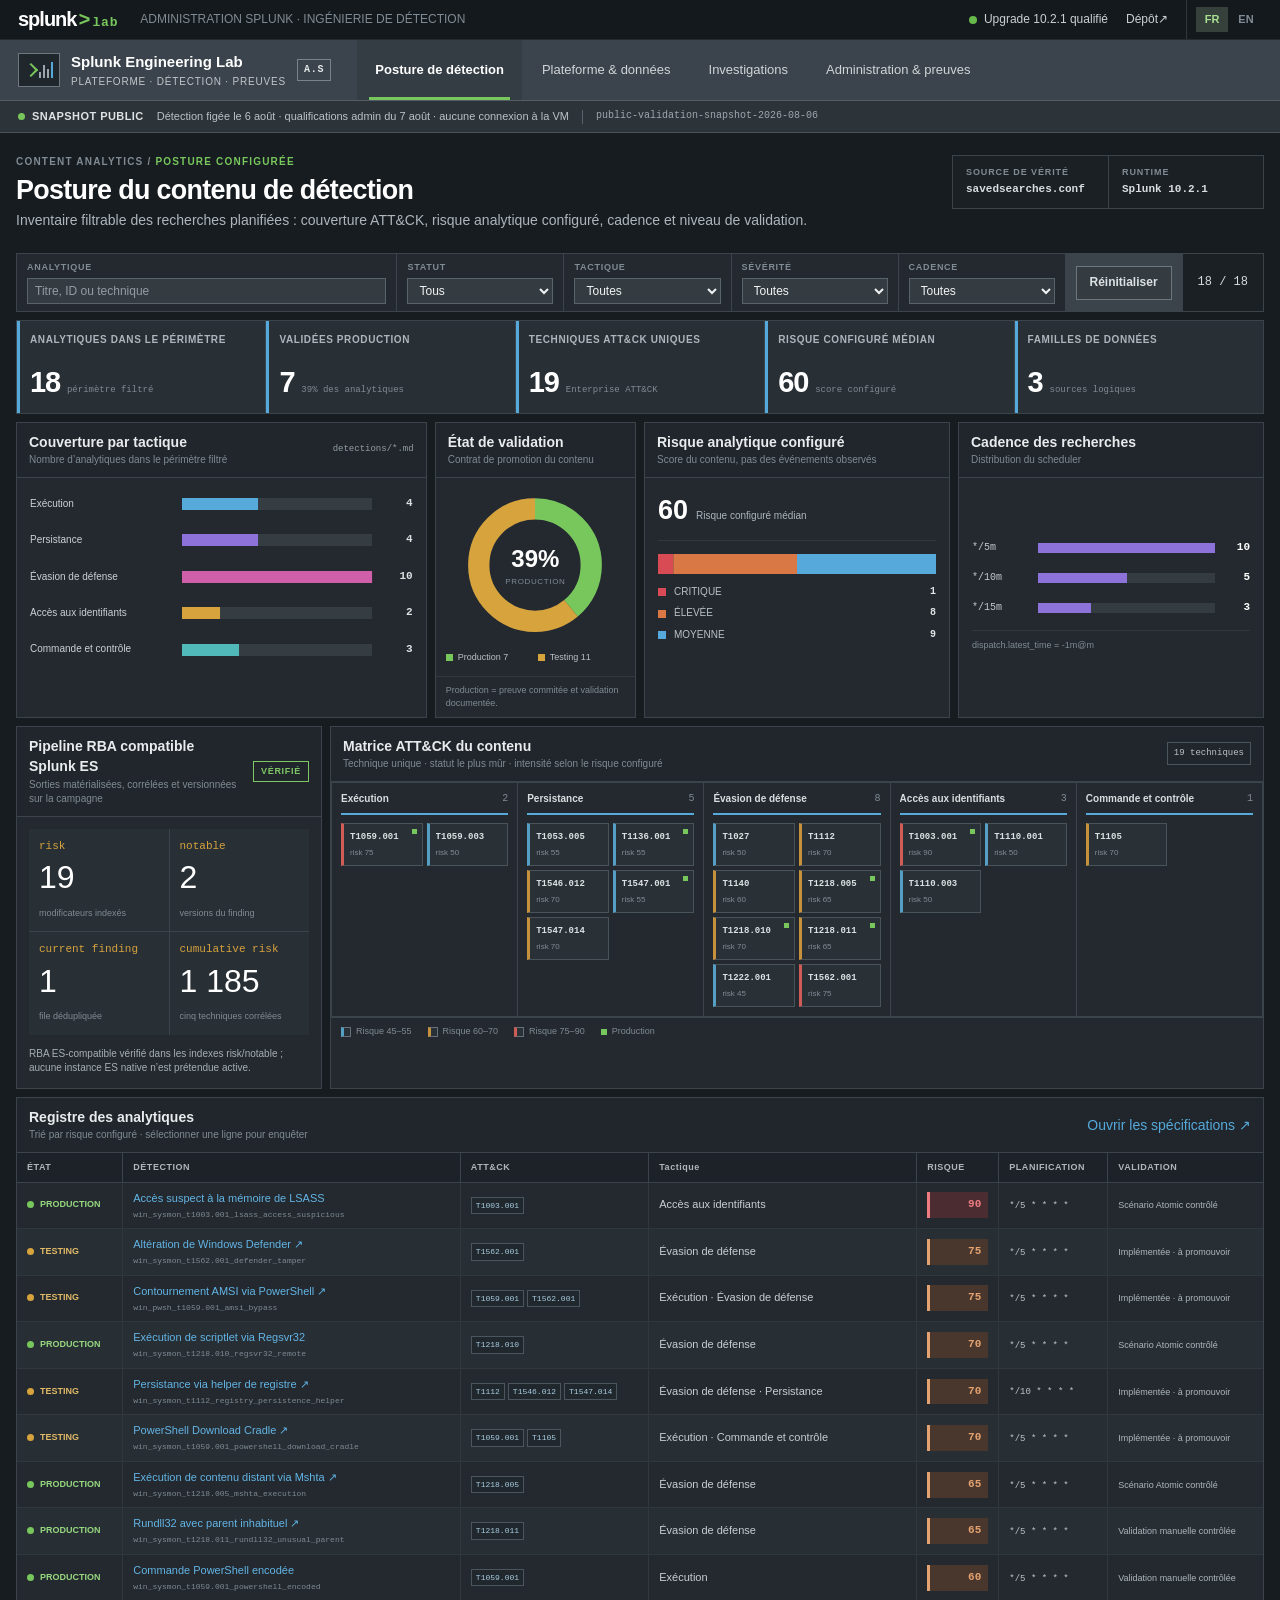
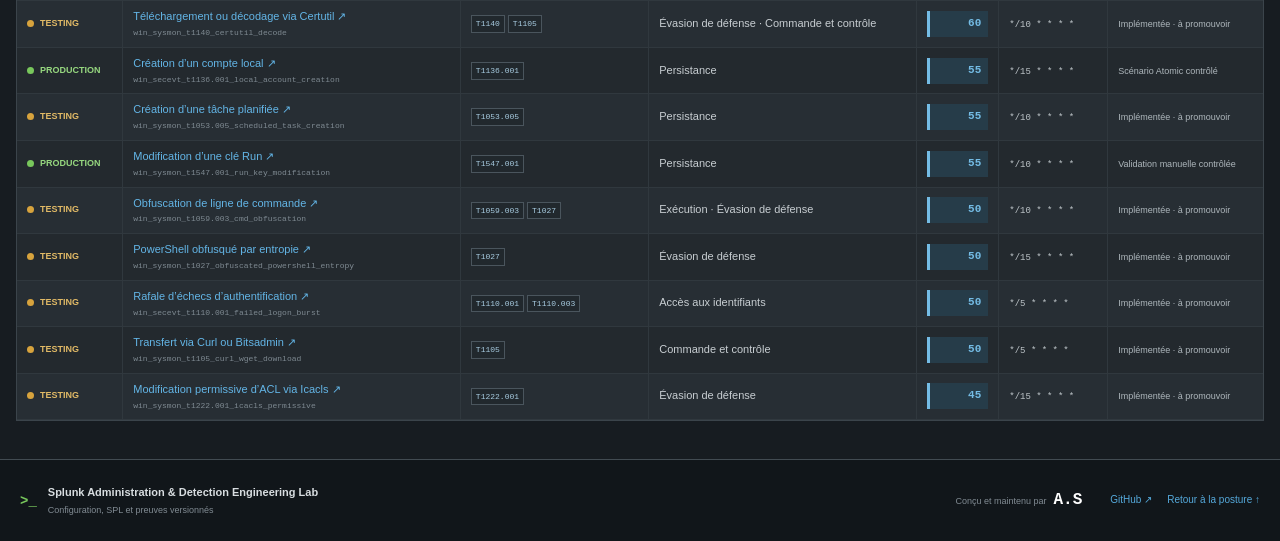
==== commit 7b699da3: "feat: publish Splunk administration qualification portfolio" ====
--- a/site/index.html
+++ b/site/index.html
@@ -3,18 +3,21 @@
 <head>
   <meta charset="utf-8">
   <meta name="viewport" content="width=device-width, initial-scale=1">
-  <meta http-equiv="Content-Security-Policy" content="default-src 'self'; base-uri 'none'; form-action 'none'; object-src 'none'; frame-src 'none'; script-src 'self'; style-src 'self'; img-src 'self'; font-src 'self'; connect-src 'none'; media-src 'none'; worker-src 'none'; manifest-src 'self'; upgrade-insecure-requests">
+  <meta http-equiv="Content-Security-Policy" content="default-src 'self'; base-uri 'none'; form-action 'none'; object-src 'none'; frame-src 'none'; script-src 'self'; script-src-attr 'none'; style-src 'self'; style-src-attr 'none'; img-src 'self'; font-src 'self'; connect-src 'none'; media-src 'none'; worker-src 'none'; manifest-src 'self'; upgrade-insecure-requests">
   <meta name="referrer" content="no-referrer">
-  <meta name="description" content="Portfolio Splunk orienté administration de plateforme et ingénierie de détection : données publiques assainies, recherches planifiées, ATT&CK, SPL, validation et preuves.">
+  <meta name="description" content="Portfolio Splunk Administration et Detection Engineering : upgrade avec rollback, TLS, RBAC, MCO, CIM, RBA et preuves publiques assainies.">
   <meta name="theme-color" content="#171c21">
   <meta property="og:type" content="website">
-  <meta property="og:title" content="Laboratoire Splunk · Plateforme & ingénierie de détection">
-  <meta property="og:description" content="Une surface opérateur publique et autonome : posture de détection, plateforme, investigations et assurance.">
+  <meta property="og:locale" content="fr_FR">
+  <meta property="og:title" content="Splunk Administration & Detection Engineering · A.S">
+  <meta property="og:description" content="Upgrade, rollback, TLS, RBAC, MCO, onboarding CIM, RBA et preuves publiques vérifiables.">
   <meta property="og:url" content="https://lordmonstey.github.io/splunk-detection-lab/">
   <meta property="og:image" content="https://lordmonstey.github.io/splunk-detection-lab/assets/portfolio-preview.png">
+  <meta property="og:image:alt" content="Qualifications Splunk Administration et Detection Engineering">
   <meta property="og:image:width" content="1200">
   <meta property="og:image:height" content="630">
-  <title>Laboratoire Splunk · Plateforme & ingénierie de détection · A.S</title>
+  <link rel="canonical" href="https://lordmonstey.github.io/splunk-detection-lab/">
+  <title>Splunk Administration & Detection Engineering · A.S</title>
   <link rel="icon" href="favicon.svg" type="image/svg+xml">
   <link rel="stylesheet" href="styles.css">
   <script src="portfolio-data.js" defer></script>
@@ -24,12 +27,12 @@
   <a class="skip-link" href="#workspace" data-i18n="skip">Aller au contenu</a>
 
   <header class="global-bar">
-    <a class="lab-wordmark" href="#posture" aria-label="Splunk Lab, posture de détection" data-i18n-aria-label="ariaWordmark">
+    <a class="lab-wordmark" href="#posture" aria-label="Splunk Engineering Lab" data-i18n-aria-label="ariaWordmark">
       <span class="wordmark-splunk">splunk</span><span class="wordmark-command">&gt;</span><span class="wordmark-lab">lab</span>
     </a>
-    <span class="global-context" data-i18n="publicWorkspace">INGÉNIERIE DE DÉTECTION · OPÉRATIONS SPLUNK</span>
+    <span class="global-context" data-i18n="publicWorkspace">ADMINISTRATION SPLUNK · INGÉNIERIE DE DÉTECTION</span>
     <div class="global-actions">
-      <span class="global-health"><i aria-hidden="true"></i><span data-i18n="snapshotReady">Snapshot disponible</span></span>
+      <span class="global-health"><i aria-hidden="true"></i><span data-i18n="snapshotReady">Upgrade 10.2.1 qualifié</span></span>
       <a href="https://github.com/LordMonstey/splunk-detection-lab" target="_blank" rel="noopener noreferrer">
         <span data-i18n="repository">Dépôt</span><span aria-hidden="true"> ↗</span>
       </a>
@@ -47,8 +50,8 @@
         <span class="mark-signal"><i></i><i></i><i></i><i></i></span>
       </span>
       <span class="application-title">
-        <strong>Detection Engineering Lab</strong>
-        <small data-i18n="appSubtitle">PLATEFORME · CONTENU · PREUVES</small>
+        <strong>Splunk Engineering Lab</strong>
+        <small data-i18n="appSubtitle">PLATEFORME · DÉTECTION · PREUVES</small>
       </span>
       <span class="author-badge" aria-label="Signé A.S" data-i18n-aria-label="ariaSigned">A.S</span>
     </div>
@@ -64,16 +67,16 @@
         <span data-i18n="navInvestigations">Investigations</span>
       </button>
       <button type="button" role="tab" aria-selected="false" aria-controls="assurance" data-view="assurance">
-        <span data-i18n="navAssurance">Assurance</span>
+        <span data-i18n="navAssurance">Administration & preuves</span>
       </button>
     </nav>
   </div>
 
   <aside class="snapshot-banner" aria-label="Contexte des données" data-i18n-aria-label="ariaDataContext">
     <span class="snapshot-mode"><i aria-hidden="true"></i><b data-i18n="snapshotMode">SNAPSHOT PUBLIC</b></span>
-    <span data-i18n="snapshotDescription">Données figées et assainies · aucune connexion à la VM · 25 juillet 2026</span>
+    <span data-i18n="snapshotDescription">Détection figée le 6 août · qualifications admin du 7 août · aucune connexion à la VM</span>
     <span class="snapshot-separator" aria-hidden="true"></span>
-    <code>public-search-snapshot-2026-07-25</code>
+    <code>public-validation-snapshot-2026-08-06</code>
   </aside>
 
   <main id="workspace">
@@ -179,24 +182,34 @@
         <article class="panel output-panel">
           <header class="panel-heading">
             <div>
-              <h2 data-i18n="esDestinations">Destinations ES-ready</h2>
-              <p data-i18n="configuredNotActive">Configurées dans le lab, inactives dans ce snapshot</p>
-            </div>
-            <span class="state-pill inactive" data-i18n="inactive">INACTIF</span>
+              <h2 data-i18n="esDestinations">Pipeline RBA compatible Splunk ES</h2>
+              <p data-i18n="configuredNotActive">Sorties matérialisées, corrélées et versionnées sur la campagne</p>
+            </div>
+            <span class="state-pill healthy" data-i18n="inactive">VÉRIFIÉ</span>
           </header>
           <div class="output-state">
             <div>
               <span>risk</span>
-              <strong>0</strong>
-              <small data-i18n="indexedEvents">événement indexé</small>
+              <strong>19</strong>
+              <small data-i18n="indexedEvents">modificateurs indexés</small>
             </div>
             <div>
               <span>notable</span>
-              <strong>0</strong>
-              <small data-i18n="indexedEventsPlural">événements indexés</small>
-            </div>
-          </div>
-          <p data-i18n="esDisclaimer">Aucune donnée RBA ou Enterprise Security n’est simulée sur cette page.</p>
+              <strong>2</strong>
+              <small data-i18n="indexedEventsPlural">versions du finding</small>
+            </div>
+            <div>
+              <span>current finding</span>
+              <strong>1</strong>
+              <small data-i18n="currentFinding">file dédupliquée</small>
+            </div>
+            <div>
+              <span>cumulative risk</span>
+              <strong>1 185</strong>
+              <small data-i18n="fiveTechniques">cinq techniques corrélées</small>
+            </div>
+          </div>
+          <p data-i18n="esDisclaimer">RBA ES-compatible vérifié dans les indexes risk/notable ; aucune instance ES native n’est prétendue active.</p>
         </article>
 
         <article class="panel matrix-panel">
@@ -252,11 +265,11 @@
         <div>
           <p class="eyebrow"><span data-i18n="platformEngineering">PLATFORM ENGINEERING</span> / <b data-i18n="dataQuality">QUALITÉ DES DONNÉES</b></p>
           <h1 data-i18n="platformTitle">Santé de la plateforme et des données</h1>
-          <p data-i18n="platformIntro">Une vue d’administration lisible hors VM : capacité, rétention, composition du snapshot et chemin de livraison.</p>
+          <p data-i18n="platformIntro">Le snapshot de détection reste figé ; les qualifications d’administration du 7 août sont reliées à leurs preuves publiques.</p>
         </div>
         <div class="heading-facts">
-          <span><small data-i18n="instance">INSTANCE</small><b>standalone</b></span>
-          <span><small data-i18n="license">LICENCE</small><b>Splunk Free</b></span>
+          <span><small data-i18n="instance">RUNTIME FINAL</small><b>standalone · 10.2.1</b></span>
+          <span><small data-i18n="license">APPLICATION</small><b>splunk-detection-lab · 0.7.3</b></span>
         </div>
       </header>
 
@@ -290,14 +303,14 @@
           <header class="panel-heading">
             <div>
               <h2 data-i18n="snapshotManifest">Manifeste du snapshot</h2>
-              <p>public-search-snapshot-2026-07-25</p>
+              <p>public-validation-snapshot-2026-08-06</p>
             </div>
           </header>
           <dl class="manifest-list">
-            <div><dt data-i18n="captured">Capturé</dt><dd>25/07/2026</dd></div>
+            <div><dt data-i18n="captured">Capturé</dt><dd>06/08/2026</dd></div>
             <div><dt data-i18n="scope">Périmètre</dt><dd data-i18n="sanitizedWindow">Fenêtre assainie</dd></div>
             <div><dt data-i18n="transport">Transport</dt><dd data-i18n="noNetwork">Aucun · objet JS local</dd></div>
-            <div><dt data-i18n="integrity">Intégrité</dt><dd>473 = 390 + 83</dd></div>
+            <div><dt data-i18n="integrity">Intégrité</dt><dd>173 = 148 + 4 + 19 + 2</dd></div>
           </dl>
           <div class="supported-queries">
             <b data-i18n="supportedQueries">REQUÊTES PRISES EN CHARGE</b>
@@ -311,10 +324,10 @@
         <article class="panel index-panel">
           <header class="panel-heading">
             <div>
-              <h2 data-i18n="indexInventory">Inventaire des indexes</h2>
-              <p>indexes.conf · retention policy · public snapshot</p>
-            </div>
-            <span class="panel-source">conf/splunk/local/indexes.conf</span>
+              <h2 data-i18n="indexInventory">Indexes du snapshot de détection</h2>
+              <p data-i18n="indexInventoryDetail">Inventaire figé du 6 août · capacité et rétention observées</p>
+            </div>
+            <span class="panel-source">splunk-engineering-snapshot-20260806.json</span>
           </header>
           <div class="table-scroll">
             <table class="data-table index-table">
@@ -380,9 +393,9 @@
           </header>
           <ul class="control-list">
             <li><span>btool check</span><b data-i18n="confSyntax">Syntaxe des .conf</b><i class="control-ok">PASS</i></li>
-            <li><span>allowlist_lsass_access</span><b data-i18n="lookupControl">Lookup d’allowlist</b><i class="control-ok">PASS</i></li>
-            <li><span>SSH</span><b data-i18n="sshControl">Authentification par clé</b><i class="control-ok">KEY ONLY</i></li>
-            <li><span>8089 / loopback</span><b data-i18n="managementApiControl">API de management hors loopback</b><i class="control-off">OFF</i></li>
+            <li><span>KV Store</span><b data-i18n="kvStoreControl">État après rotation TLS</b><i class="control-ok">READY</i></li>
+            <li><span>TLS 8089</span><b data-i18n="managementApiControl">Chaîne et nom DNS vérifiés</b><i class="control-ok">PASS</i></li>
+            <li><span>RBAC</span><b data-i18n="rbacControl">Tests positifs et négatifs</b><i class="control-ok">38/38</i></li>
           </ul>
         </aside>
       </div>
@@ -391,15 +404,40 @@
     <section id="investigations" class="view-panel" role="tabpanel" aria-labelledby="tab-investigations" data-view-panel="investigations" hidden>
       <header class="view-heading">
         <div>
-          <p class="eyebrow"><span data-i18n="analystWorkflow">ANALYST WORKFLOW</span> / <b data-i18n="fieldEvidence">PREUVE TERRAIN</b></p>
+          <p class="eyebrow"><span data-i18n="analystWorkflow">ANALYST WORKFLOW</span> / <b data-i18n="fieldEvidence">SURFACES AGRÉGÉES</b></p>
           <h1 data-i18n="investigationTitle">Atelier d’investigation</h1>
-          <p data-i18n="investigationIntro">Trois cas validés relient l’émulation, la télémétrie source, le SPL déployé, le tuning et l’action analyste.</p>
+          <p data-i18n="investigationIntro">Trois cas relient l’hypothèse, les champs attendus, le SPL déployé, le tuning et l’action analyste. Les visuels associés restent strictement agrégés.</p>
         </div>
         <div class="heading-facts">
-          <span><small data-i18n="method">MÉTHODE</small><b data-i18n="methodFlow">Atomic / manuel → Sysmon → SPL</b></span>
-          <span><small data-i18n="evidence">PREUVE</small><b data-i18n="committed">Commitée</b></span>
+          <span><small data-i18n="method">MÉTHODE</small><b data-i18n="methodFlow">Scénario contrôlé → Sysmon → SPL</b></span>
+          <span><small data-i18n="evidence">VISUELS</small><b data-i18n="committed">Agrégés / revus</b></span>
         </div>
       </header>
+
+      <article class="rba-overview" aria-label="Synthèse de corrélation RBA" data-i18n-aria-label="ariaRbaOverview">
+        <header>
+          <div>
+            <p class="eyebrow">RISK-BASED ALERTING / <b>ENTITY CORRELATION</b></p>
+            <h2 data-i18n="rbaOverviewTitle">Une attaque multi-technique, un finding exploitable</h2>
+            <p data-i18n="rbaOverviewDetail">Les signaux unitaires conservent leur contexte ; la corrélation agrège la diversité ATT&CK et déduplique la file analyste.</p>
+          </div>
+          <span class="rba-posture"><small>POSTURE</small><b>CRITICAL</b></span>
+        </header>
+        <div class="rba-metrics">
+          <div><small>RISK MODIFIERS</small><strong>19</strong><span data-i18n="normalizedSignals">signaux normalisés</span></div>
+          <div><small>CUMULATIVE RISK</small><strong>1 185</strong><span data-i18n="entityCentered">centré entité</span></div>
+          <div><small>ATT&amp;CK</small><strong>5</strong><span data-i18n="distinctTechniques">techniques distinctes</span></div>
+          <div><small>CURRENT FINDING</small><strong>1</strong><span data-i18n="deduplicatedQueue">file dédupliquée</span></div>
+          <div><small>VALIDATION</small><strong>18/18</strong><span data-i18n="dispatchPass">dispatchs sans erreur</span></div>
+        </div>
+        <div class="rba-story" aria-label="Contributions au risque" data-i18n-aria-label="ariaRiskContributions">
+          <div class="weight-12"><span>T1059.001</span><i></i><b>12</b><small>PowerShell Encoded</small></div>
+          <div class="weight-2"><span>T1003.001</span><i></i><b>2</b><small>LSASS Access</small></div>
+          <div class="weight-2"><span>T1140</span><i></i><b>2</b><small>Certutil Decode</small></div>
+          <div class="weight-2"><span>T1547.001</span><i></i><b>2</b><small>Run Key</small></div>
+          <div class="weight-1"><span>T1136.001</span><i></i><b>1</b><small>Local Account</small></div>
+        </div>
+      </article>
 
       <div class="investigation-shell">
         <aside class="case-queue">
@@ -409,7 +447,7 @@
           </header>
           <div id="case-tabs" role="tablist" aria-orientation="vertical"></div>
           <footer>
-            <span data-i18n="sampleNotice">Échantillons assainis</span>
+            <span data-i18n="sampleNotice">Schémas de triage</span>
             <i aria-hidden="true"></i>
           </footer>
         </aside>
@@ -446,7 +484,7 @@
             </section>
 
             <aside class="analyst-panel">
-              <header><span data-i18n="preservedFields">CHAMPS CONSERVÉS</span><b data-i18n="sanitizedSample">ÉCHANTILLON ASSAINI</b></header>
+              <header><span data-i18n="preservedFields">CHAMPS DE TRIAGE</span><b data-i18n="sanitizedSample">VALEURS ATTENDUES</b></header>
               <dl id="case-fields"></dl>
               <div class="response-block">
                 <small data-i18n="analystAction">ACTION ANALYSTE</small>
@@ -457,14 +495,14 @@
 
           <div class="case-validation-grid">
             <button id="case-evidence" class="case-evidence" type="button">
-              <img id="case-evidence-image" src="assets/evidence/t1003-lsass.png" alt="Résultat Splunk de validation du cas sélectionné">
-              <span><b data-i18n="openEvidence">OUVRIR LA PREUVE</b><small id="case-evidence-caption"></small></span>
+              <img id="case-evidence-image" src="assets/evidence/risk-correlation-assurance.png" alt="Surface Splunk agrégée associée au cas sélectionné">
+              <span><b data-i18n="openEvidence">OUVRIR LA SURFACE AGRÉGÉE</b><small id="case-evidence-caption"></small></span>
             </button>
             <ol class="case-path">
               <li><span>01</span><div><b data-i18n="emulate">Émuler</b><p data-i18n="emulateDetail">Atomic ou scénario manuel borné.</p></div></li>
               <li><span>02</span><div><b data-i18n="collect">Collecter</b><p data-i18n="collectDetail">Conserver les champs nécessaires au triage.</p></div></li>
               <li><span>03</span><div><b data-i18n="match">Détecter</b><p data-i18n="matchDetail">Appliquer le SPL et les exclusions explicites.</p></div></li>
-              <li><span>04</span><div><b data-i18n="validate">Valider</b><p data-i18n="validateDetail">Retrouver l’événement et commiter la preuve.</p></div></li>
+              <li><span>04</span><div><b data-i18n="validate">Valider</b><p data-i18n="validateDetail">Contrôler les résultats agrégés et consigner la décision.</p></div></li>
               <li><span>05</span><div><b data-i18n="respond">Répondre</b><p data-i18n="respondDetail">Passer du signal au contexte et à la décision.</p></div></li>
             </ol>
           </div>
@@ -477,7 +515,7 @@
         <div>
           <p class="eyebrow"><span data-i18n="engineeringAssurance">ENGINEERING ASSURANCE</span> / <b data-i18n="traceability">TRAÇABILITÉ</b></p>
           <h1 data-i18n="assuranceTitle">Preuves & maîtrise de la livraison</h1>
-          <p data-i18n="assuranceIntro">Chaque affirmation publique renvoie à une configuration, une spécification ou une capture ; les limites restent visibles.</p>
+          <p data-i18n="assuranceIntro">Chaque affirmation publique renvoie à une configuration, une spécification ou un artefact agrégé ; les limites restent visibles.</p>
         </div>
         <div class="heading-facts">
           <span><small data-i18n="deliveryModel">MODÈLE</small><b>Detection-as-Code</b></span>
@@ -486,6 +524,17 @@
       </header>
 
       <div class="assurance-layout">
+        <article class="panel admin-evidence-panel">
+          <header class="panel-heading">
+            <div>
+              <h2 data-i18n="adminQualification">Qualifications d’administration vérifiables</h2>
+              <p data-i18n="adminQualificationDetail">Neuf domaines, neuf artefacts publics assainis, aucune dépendance à la VM</p>
+            </div>
+            <span class="state-pill healthy" data-i18n="qualificationClosed">QUALIFICATION CLOSE</span>
+          </header>
+          <div id="admin-evidence-grid" class="admin-evidence-grid"></div>
+        </article>
+
         <article class="panel claim-ledger">
           <header class="panel-heading">
             <div>
@@ -506,9 +555,9 @@
               </thead>
               <tbody>
                 <tr>
-                  <td data-i18n="claimTelemetry">Composition des 473 événements</td>
-                  <td><code>public-search-snapshot-2026-07-25</code></td>
-                  <td><span class="ledger-state">390 + 83 = 473</span></td>
+                  <td data-i18n="claimTelemetry">Composition des 173 événements</td>
+                  <td><code>public-validation-snapshot-2026-08-06</code></td>
+                  <td><span class="ledger-state">148 + 4 + 19 + 2</span></td>
                   <td data-i18n="frozenAggregate">Agrégat figé</td>
                 </tr>
                 <tr>
@@ -524,10 +573,10 @@
                   <td data-i18n="contentPosture">Posture du contenu</td>
                 </tr>
                 <tr>
-                  <td data-i18n="claimEvidence">Preuves et constats de validation</td>
-                  <td><code>tests/atomic/evidence/</code></td>
-                  <td><span class="ledger-state">PNG + runbook</span></td>
-                  <td data-i18n="controlledLab">Lab contrôlé</td>
+                  <td data-i18n="claimEvidence">Résultats et constats de validation</td>
+                  <td><code>artifacts/public/splunk-engineering-snapshot-20260806.json</code></td>
+                  <td><span class="ledger-state">Métriques agrégées</span></td>
+                  <td data-i18n="controlledLab">Snapshot historique</td>
                 </tr>
                 <tr>
                   <td data-i18n="claimRetention">Capacité et rétention</td>
@@ -546,7 +595,7 @@
               <h2 data-i18n="promotionQueue">File de promotion</h2>
               <p data-i18n="promotionQueueDetail">Un blocage concret, pas un score décoratif</p>
             </div>
-            <span class="state-pill boundary">TESTING</span>
+            <span class="state-pill healthy">PASS · MATCHED</span>
           </header>
           <div class="promotion-card">
             <div class="promotion-head">
@@ -554,10 +603,10 @@
               <strong>RISK 60</strong>
             </div>
             <dl class="promotion-details">
-              <div><dt data-i18n="promotionFinding">CONSTAT</dt><dd data-i18n="promotionFindingDetail">Le test Atomic renomme certutil.exe.</dd></div>
+              <div><dt data-i18n="promotionFinding">CONSTAT</dt><dd data-i18n="promotionFindingDetail">Deux événements Certutil ont franchi la détection lors du replay contrôlé.</dd></div>
               <div><dt data-i18n="promotionCandidate">CANDIDAT</dt><dd><code>Image OR OriginalFileName="CertUtil.exe"</code></dd></div>
-              <div><dt data-i18n="promotionBlockerLabel">BLOCAGE</dt><dd data-i18n="promotionBlocker">L’extraction de OriginalFileName n’est pas encore prouvée de bout en bout.</dd></div>
-              <div><dt data-i18n="promotionNextProof">PROCHAINE PREUVE</dt><dd data-i18n="promotionNextProofDetail">Rejouer T1140 #2, capturer le résultat et l’événement brut, puis promouvoir.</dd></div>
+              <div><dt data-i18n="promotionBlockerLabel">CONTRÔLE</dt><dd data-i18n="promotionBlocker">Conserver Image, OriginalFileName, parent et ligne de commande avant revue du bruit.</dd></div>
+              <div><dt data-i18n="promotionNextProof">PROCHAINE ÉTAPE</dt><dd data-i18n="promotionNextProofDetail">Élargir le dataset bénin, mesurer le taux de faux positifs, puis décider la promotion Production.</dd></div>
             </dl>
           </div>
         </article>
@@ -566,9 +615,9 @@
           <header class="panel-heading">
             <div>
               <h2 data-i18n="validationGallery">Galerie de validation</h2>
-              <p data-i18n="galleryDetail">Captures conservées avec le chemin de preuve</p>
-            </div>
-            <span class="panel-source">tests/atomic/evidence/</span>
+              <p data-i18n="galleryDetail">Trois captures revues, limitées aux métriques et vues agrégées</p>
+            </div>
+            <span class="panel-source">ALLOWLIST · 3 CAPTURES AGRÉGÉES</span>
           </header>
           <div id="evidence-gallery" class="evidence-gallery"></div>
         </article>
@@ -576,8 +625,8 @@
         <article class="panel gap-panel">
           <header class="panel-heading">
             <div>
-              <h2 data-i18n="declaredGaps">Écarts déclarés</h2>
-              <p data-i18n="gapsDetail">La dépendance manquante est traitée comme une donnée d’ingénierie</p>
+              <h2 data-i18n="declaredGaps">Roadmap d’extension</h2>
+              <p data-i18n="gapsDetail">Chaque extension est reliée à la source de données qui la rend mesurable</p>
             </div>
             <span class="state-pill boundary" data-i18n="boundary">PÉRIMÈTRE</span>
           </header>
@@ -595,7 +644,7 @@
             <div><span class="control-number">01</span><b data-i18n="staticOnly">HTML, CSS et JS statiques</b><p data-i18n="staticOnlyDetail">Aucun backend, formulaire ou compte utilisateur.</p></div>
             <div><span class="control-number">02</span><b data-i18n="sameOrigin">Ressources servies localement</b><p data-i18n="sameOriginDetail">Aucune police, bibliothèque ou télémétrie tierce.</p></div>
             <div><span class="control-number">03</span><b>CSP + Referrer Policy</b><p data-i18n="cspDetail">Scripts, styles et images limités à l’origine.</p></div>
-            <div><span class="control-number">04</span><b data-i18n="noSecrets">Aucun secret client</b><p data-i18n="noSecretsDetail">Le snapshot ne contient ni adresse privée, ni identifiant d’administration.</p></div>
+            <div><span class="control-number">04</span><b data-i18n="noSecrets">Validation avant publication</b><p data-i18n="noSecretsDetail">Le contrôle CI impose une allowlist PNG et bloque preuves brutes, secrets, adresses privées, identifiants retirés et métadonnées.</p></div>
           </div>
         </article>
 
@@ -607,11 +656,11 @@
             </div>
           </header>
           <div class="scope-list">
-            <p><i class="scope-yes">✓</i><span data-i18n="scopeYes1">Splunk Enterprise standalone et administration locale</span></p>
-            <p><i class="scope-yes">✓</i><span data-i18n="scopeYes2">Sysmon + canaux Windows via Universal Forwarder</span></p>
-            <p><i class="scope-yes">✓</i><span data-i18n="scopeYes3">Détection-as-code et validation contrôlée</span></p>
-            <p><i class="scope-no">—</i><span data-i18n="scopeNo1">Aucune instance Enterprise Security présentée comme active</span></p>
-            <p><i class="scope-no">—</i><span data-i18n="scopeNo2">Aucun SOAR, cluster indexer ou domaine Active Directory</span></p>
+            <p><i class="scope-yes">✓</i><span data-i18n="scopeYes1">Runtime final standalone : Splunk Enterprise 10.2.1, app 0.7.3</span></p>
+            <p><i class="scope-yes">✓</i><span data-i18n="scopeYes2">Onboarding Windows et Linux, parsing et contrôles CIM</span></p>
+            <p><i class="scope-yes">✓</i><span data-i18n="scopeYes3">Detection-as-Code, RBA ES-compatible et validation contrôlée</span></p>
+            <p><i class="scope-yes">✓</i><span data-i18n="scopeYes4">Qualification cluster séparée : RF=2/SF=2 et continuité de recherche</span></p>
+            <p><i class="scope-no">—</i><span data-i18n="scopeNo2">Enterprise Security natif, SOAR et Active Directory non activés dans le runtime final</span></p>
           </div>
         </aside>
       </div>
@@ -621,7 +670,7 @@
   <footer class="site-footer">
     <div>
       <span class="footer-mark" aria-hidden="true">&gt;_</span>
-      <p><strong>Splunk Platform & Detection Engineering Lab</strong><small data-i18n="footerDetail">Configuration, SPL et preuves versionnés</small></p>
+      <p><strong>Splunk Administration & Detection Engineering Lab</strong><small data-i18n="footerDetail">Configuration, SPL et preuves versionnés</small></p>
     </div>
     <span class="footer-signature"><small data-i18n="craftedBy">Conçu et maintenu par</small><b>A.S</b></span>
     <nav aria-label="Liens de pied de page" data-i18n-aria-label="ariaFooterLinks">
@@ -635,7 +684,7 @@
       <div><b id="modal-title" data-i18n="evidenceTitle">Preuve de validation</b><span id="modal-caption"></span></div>
       <button id="modal-close" type="button" aria-label="Fermer" data-i18n-aria-label="ariaClose">×</button>
     </div>
-    <img id="modal-image" src="assets/evidence/t1003-lsass.png" alt="Capture Splunk de validation en pleine résolution">
+    <img id="modal-image" src="assets/evidence/risk-correlation-assurance.png" alt="Surface Splunk agrégée en pleine résolution">
   </dialog>
 
   <div id="toast" class="toast" role="status" aria-live="polite" aria-atomic="true"></div>
--- a/site/styles.css
+++ b/site/styles.css
@@ -108,16 +108,15 @@
 .skip-link {
   position: fixed;
   z-index: 1000;
-  top: 6px;
+  top: -80px;
   left: 8px;
   padding: 8px 12px;
   background: var(--white);
   color: #111;
-  transform: translateY(-150%);
-}
-
-.skip-link:focus {
-  transform: translateY(0);
+}
+
+.skip-link:focus-visible {
+  top: 6px;
 }
 
 :focus-visible {
@@ -1874,6 +1873,155 @@
   color: #cda24f;
 }
 
+.rba-overview {
+  margin-bottom: 8px;
+  border: 1px solid var(--line);
+  border-top: 2px solid var(--green);
+  background:
+    linear-gradient(120deg, rgba(100, 190, 70, 0.07), transparent 42%),
+    var(--panel);
+}
+
+.rba-overview > header {
+  display: flex;
+  align-items: center;
+  justify-content: space-between;
+  gap: 22px;
+  padding: 15px 17px;
+  border-bottom: 1px solid var(--line);
+}
+
+.rba-overview h2 {
+  margin: 2px 0 4px;
+  color: var(--white);
+  font-size: 20px;
+  font-weight: 620;
+}
+
+.rba-overview header p:last-child {
+  max-width: 850px;
+  margin: 0;
+  color: var(--muted);
+  font-size: 11px;
+  line-height: 1.5;
+}
+
+.rba-posture {
+  min-width: 124px;
+  padding: 12px 15px;
+  border-left: 3px solid var(--red);
+  background: #211f22;
+  text-align: right;
+}
+
+.rba-posture small,
+.rba-posture b {
+  display: block;
+}
+
+.rba-posture small {
+  color: var(--quiet);
+  font-family: var(--mono);
+  font-size: 8px;
+  letter-spacing: 0.08em;
+}
+
+.rba-posture b {
+  margin-top: 4px;
+  color: #f26a72;
+  font-size: 18px;
+  letter-spacing: 0.04em;
+}
+
+.rba-metrics {
+  display: grid;
+  grid-template-columns: repeat(5, minmax(0, 1fr));
+  gap: 1px;
+  background: var(--line);
+}
+
+.rba-metrics > div {
+  min-height: 102px;
+  padding: 13px 15px;
+  background: var(--panel-alt);
+}
+
+.rba-metrics small,
+.rba-metrics strong,
+.rba-metrics span {
+  display: block;
+}
+
+.rba-metrics small {
+  color: var(--quiet);
+  font-family: var(--mono);
+  font-size: 8px;
+  letter-spacing: 0.07em;
+}
+
+.rba-metrics strong {
+  margin: 8px 0 2px;
+  color: var(--white);
+  font-size: 27px;
+  font-weight: 580;
+}
+
+.rba-metrics span {
+  color: var(--muted);
+  font-size: 9px;
+}
+
+.rba-story {
+  display: grid;
+  gap: 7px;
+  padding: 13px 15px 15px;
+  border-top: 1px solid var(--line);
+}
+
+.rba-story > div {
+  display: grid;
+  grid-template-columns: 78px minmax(80px, 1fr) 30px minmax(120px, 180px);
+  align-items: center;
+  gap: 9px;
+  min-width: 0;
+}
+
+.rba-story span,
+.rba-story b,
+.rba-story small {
+  font-family: var(--mono);
+  font-size: 9px;
+}
+
+.rba-story span {
+  color: var(--cyan);
+}
+
+.rba-story b {
+  color: var(--white);
+  text-align: right;
+}
+
+.rba-story small {
+  overflow: hidden;
+  color: var(--quiet);
+  text-overflow: ellipsis;
+  white-space: nowrap;
+}
+
+.rba-story i {
+  display: block;
+  width: var(--risk-width);
+  min-width: 10px;
+  height: 8px;
+  background: linear-gradient(90deg, var(--amber), #df565f);
+  box-shadow: 0 0 0 1px rgba(255, 255, 255, 0.04) inset;
+}
+
+.rba-story .weight-12 { --risk-width: 100%; }
+.rba-story .weight-2 { --risk-width: 16.67%; }
+.rba-story .weight-1 { --risk-width: 8.34%; }
+
 .investigation-shell {
   display: grid;
   grid-template-columns: 270px minmax(0, 1fr);
@@ -2300,6 +2448,185 @@
   font-size: 8px;
 }
 
+.admin-evidence-panel {
+  grid-column: 1 / -1;
+}
+
+.admin-evidence-grid {
+  display: grid;
+  grid-template-columns: repeat(3, minmax(0, 1fr));
+  gap: 1px;
+  background: var(--line);
+}
+
+.admin-evidence-card {
+  --proof-color: var(--green);
+  position: relative;
+  display: flex;
+  min-width: 0;
+  min-height: 270px;
+  flex-direction: column;
+  padding: 14px 15px 12px 17px;
+  background: var(--panel-alt);
+  color: var(--text);
+}
+
+.admin-evidence-card::before {
+  position: absolute;
+  top: 0;
+  bottom: 0;
+  left: 0;
+  width: 3px;
+  background: var(--proof-color);
+  content: "";
+}
+
+.admin-evidence-card[data-proof="custom-datamodel"] {
+  grid-column: 1 / -1;
+  min-height: 220px;
+  background:
+    linear-gradient(105deg, rgba(101, 166, 55, 0.1), transparent 52%),
+    var(--panel-alt);
+}
+
+.admin-evidence-card[data-proof="tls-lifecycle"] {
+  --proof-color: var(--blue);
+}
+
+.admin-evidence-card[data-proof="rbac-governance"] {
+  --proof-color: var(--purple);
+}
+
+.admin-evidence-card[data-proof="mco-readonly"] {
+  --proof-color: var(--amber);
+}
+
+.admin-evidence-card[data-proof="periodic-reporting"] {
+  --proof-color: var(--orange);
+}
+
+.admin-evidence-card[data-proof="parsing-rollback"] {
+  --proof-color: var(--red);
+}
+
+.admin-evidence-card[data-proof="cluster-resilience"] {
+  --proof-color: var(--magenta);
+}
+
+.admin-evidence-card[data-proof="linux-onboarding"] {
+  --proof-color: var(--cyan);
+}
+
+.admin-evidence-card:hover {
+  background: #303940;
+  color: var(--text);
+}
+
+.admin-evidence-card > header {
+  display: flex;
+  align-items: center;
+  justify-content: space-between;
+  gap: 12px;
+  padding-bottom: 12px;
+  border-bottom: 1px solid var(--line-soft);
+}
+
+.admin-evidence-domain {
+  color: var(--proof-color);
+  font-family: var(--mono);
+  font-size: 8px;
+  font-weight: 700;
+  letter-spacing: 0.08em;
+}
+
+.admin-evidence-state {
+  display: inline-flex;
+  align-items: center;
+  gap: 5px;
+  color: #aab3b8;
+  font-family: var(--mono);
+  font-size: 7px;
+  white-space: nowrap;
+}
+
+.admin-evidence-state i {
+  width: 6px;
+  height: 6px;
+  border-radius: 50%;
+  background: var(--green-bright);
+  box-shadow: 0 0 0 2px rgba(120, 199, 92, 0.12);
+}
+
+.admin-evidence-metric {
+  display: flex;
+  align-items: baseline;
+  gap: 8px;
+  margin-top: 13px;
+}
+
+.admin-evidence-metric strong {
+  color: var(--white);
+  font-family: var(--mono);
+  font-size: 27px;
+  font-weight: 650;
+  letter-spacing: -0.05em;
+}
+
+.admin-evidence-metric small {
+  color: #8e989f;
+  font-size: 8px;
+  text-transform: uppercase;
+}
+
+.admin-evidence-title {
+  margin-top: 5px;
+  color: #e5e9eb;
+  font-size: 12px;
+}
+
+.admin-evidence-reference {
+  display: block;
+  margin-top: 7px;
+  overflow: hidden;
+  color: #70b8df;
+  font-size: 8px;
+  text-overflow: ellipsis;
+  white-space: nowrap;
+}
+
+.admin-evidence-detail {
+  margin: 9px 0 14px;
+  color: #aeb7bc;
+  font-size: 9px;
+  line-height: 1.5;
+}
+
+.admin-evidence-card > footer {
+  display: flex;
+  min-width: 0;
+  align-items: center;
+  justify-content: space-between;
+  gap: 12px;
+  margin-top: auto;
+  padding-top: 10px;
+  border-top: 1px solid var(--line-soft);
+}
+
+.admin-evidence-card > footer code {
+  overflow: hidden;
+  color: #78838a;
+  font-size: 7px;
+  text-overflow: ellipsis;
+  white-space: nowrap;
+}
+
+.admin-evidence-card > footer span {
+  flex: 0 0 auto;
+  color: #77bddd;
+  font-size: 8px;
+  font-weight: 700;
+}
+
 .claim-ledger {
   grid-column: span 8;
 }
@@ -2441,6 +2768,25 @@
   height: 120px;
   object-fit: cover;
   object-position: top;
+}
+
+.evidence-card.dashboard-evidence {
+  grid-template-columns: 1fr;
+  align-items: stretch;
+}
+
+.evidence-card.dashboard-evidence img {
+  width: 100%;
+  height: 188px;
+  border-bottom: 1px solid var(--line);
+  object-fit: cover;
+  object-position: top;
+  filter: saturate(0.92) contrast(1.02);
+}
+
+.evidence-card.dashboard-evidence > span {
+  min-height: 112px;
+  padding: 12px;
 }
 
 .evidence-card > span {
@@ -2794,6 +3140,14 @@
     display: none;
   }
 
+  .rba-metrics {
+    grid-template-columns: repeat(3, minmax(0, 1fr));
+  }
+
+  .rba-metrics > div:nth-child(n + 4) {
+    min-height: 84px;
+  }
+
   .application-bar {
     display: block;
     padding: 0;
@@ -2852,6 +3206,7 @@
   .provenance-panel,
   .delivery-panel,
   .control-plane-panel,
+  .admin-evidence-panel,
   .claim-ledger,
   .release-panel,
   .evidence-ledger,
@@ -2905,6 +3260,10 @@
   .case-validation-grid {
     grid-template-columns: 1fr;
   }
+
+  .admin-evidence-grid {
+    grid-template-columns: repeat(2, minmax(0, 1fr));
+  }
 }
 
 @media (max-width: 700px) {
@@ -2913,6 +3272,26 @@
   }
 
   .global-health {
+    display: none;
+  }
+
+  .rba-overview > header {
+    align-items: flex-start;
+  }
+
+  .rba-metrics {
+    grid-template-columns: 1fr 1fr;
+  }
+
+  .rba-metrics > div:last-child {
+    grid-column: 1 / -1;
+  }
+
+  .rba-story > div {
+    grid-template-columns: 68px minmax(60px, 1fr) 24px;
+  }
+
+  .rba-story small {
     display: none;
   }
 
@@ -3055,6 +3434,10 @@
     grid-template-columns: 1fr;
   }
 
+  .admin-evidence-grid {
+    grid-template-columns: 1fr;
+  }
+
   .security-controls > div {
     min-height: 0;
     border-right: 0;
@@ -3116,6 +3499,11 @@
 
   .view-panel {
     width: calc(100% - 12px);
+  }
+
+  .admin-evidence-panel > .panel-heading {
+    align-items: flex-start;
+    flex-direction: column;
   }
 
   .filter-ribbon {
